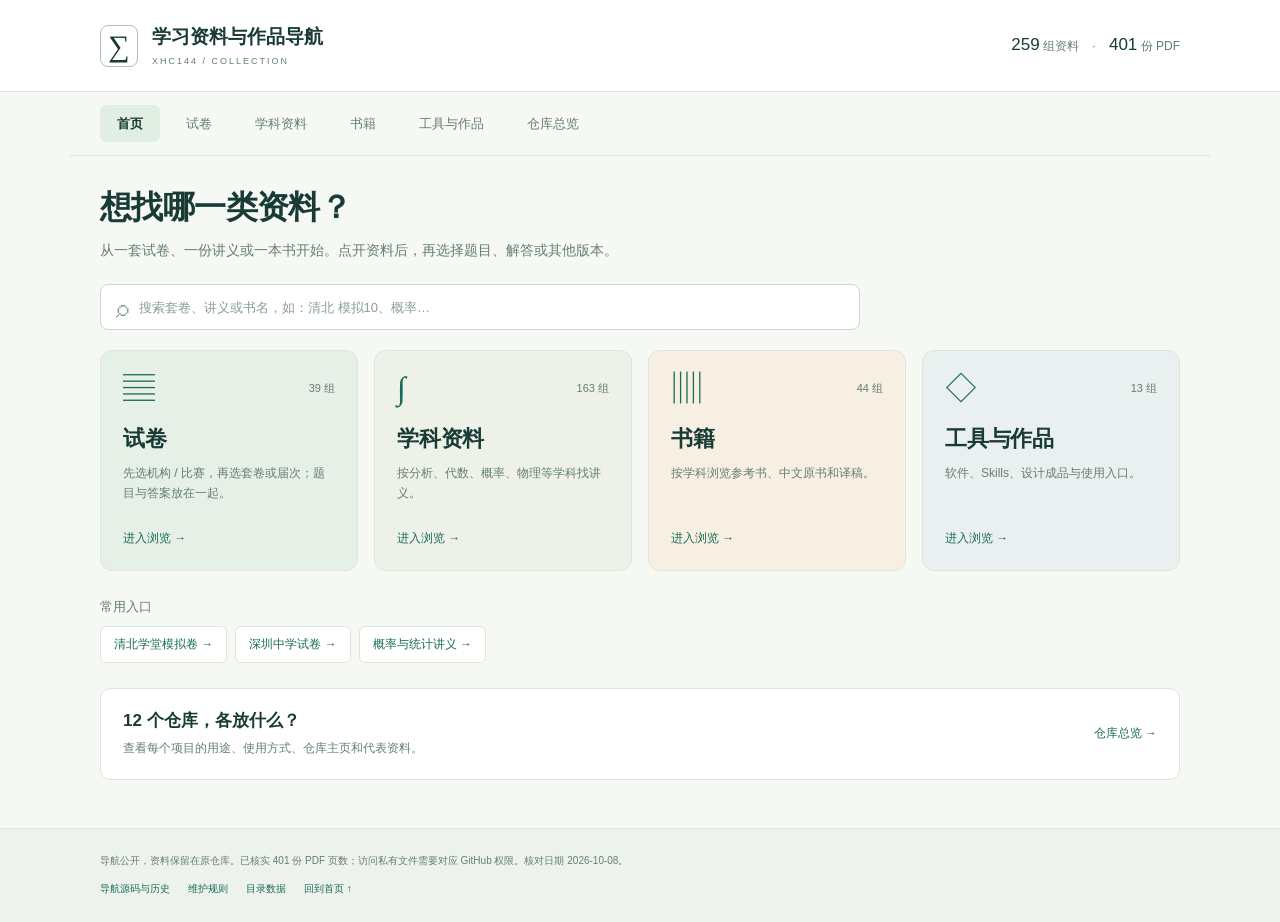
==== docs/index.html @ 03ba7352 "feat: publish recovered Jiuxue and Shenzhen papers with grouped navigation" ====
<!doctype html>
<html lang="zh-CN">
<head>
  <meta charset="utf-8">
  <meta name="viewport" content="width=device-width, initial-scale=1">
  <meta name="description" content="按机构 / 比赛找试卷，按学科找讲义和书籍；同一份资料的题目、原解答与PDF集中选择下载。">
  <meta http-equiv="Content-Security-Policy" content="default-src 'self'; script-src 'self'; style-src 'self'; connect-src 'self'; img-src 'self' data:; object-src 'none'; base-uri 'self'">
  <meta name="theme-color" content="#193f3a">
  <title>学习资料与作品导航 · xhc144</title>
  <link rel="icon" href="data:image/svg+xml,%3Csvg xmlns='http://www.w3.org/2000/svg' viewBox='0 0 64 64'%3E%3Crect width='64' height='64' rx='12' fill='%23193f3a'/%3E%3Ctext x='32' y='46' text-anchor='middle' font-size='44' fill='%23dceae1'%3E%CE%A3%3C/text%3E%3C/svg%3E">
  <link rel="stylesheet" href="./styles.css?v=20261008-competition-2">
  <script src="./classify-catalog.js?v=20261008-competition-2" defer></script>
  <script src="./app.js?v=20261008-competition-2" defer></script>
</head>
<body>
  <a class="skip-link" href="#main">跳到主内容</a>
  <header class="site-header"><div class="header-inner">
    <a href="#home" id="brand" class="brand"><span aria-hidden="true">∑</span><div>学习资料与作品导航<small>XHC144 / COLLECTION</small></div></a>
    <p class="header-counts"><strong id="group-total">—</strong> 组资料 <span>·</span> <strong id="pdf-total">—</strong> 份 PDF</p>
  </div></header>
  <nav id="main-nav" class="main-nav" aria-label="主要导航"></nav>
  <main id="main" class="main" tabindex="-1">
    <nav id="breadcrumbs" class="breadcrumbs" aria-label="当前位置"></nav>
    <div id="page-heading" class="page-heading"></div>
    <form id="search-form" class="search-form" role="search"><label for="search">查找资料</label><div class="search-field"><span aria-hidden="true">⌕</span><input id="search" type="search" placeholder="搜索套卷、讲义或书名，如：清北 模拟10、概率…" autocomplete="off"><button id="clear-search" type="button" hidden>清除搜索</button></div></form>
    <div id="results-status" class="results-status" role="status" aria-live="polite"></div>
    <div id="view"><p class="loading">正在载入目录…</p></div>
    <noscript><p>请开启 JavaScript 浏览资料分组，或从 <a href="https://github.com/xhc144/repository-index">仓库主页</a>继续查看。</p></noscript>
  </main>
  <dialog id="material-dialog" aria-labelledby="detail-title"><div class="dialog-header"><div><p id="detail-category" class="eyebrow"></p><h2 id="detail-title"></h2></div><button id="close-detail" type="button" aria-label="关闭资料详情">×</button></div><div id="detail-body" class="dialog-body"></div><div class="dialog-footer"><p>下载保留 GitHub 原仓库权限。不同用途的文件分别列出。</p><button id="back-detail" type="button">返回资料列表</button></div></dialog>
  <footer class="site-footer"><div><p>导航公开，资料保留在原仓库。已核实 <span id="verified-pdf-total">399</span> 份 PDF 页数；访问私有文件需要对应 GitHub 权限。核对日期 <time id="updated" datetime="2026-10-08">2026-10-08</time>。</p><nav aria-label="维护入口"><a href="https://github.com/xhc144/repository-index">导航源码与历史</a><a href="https://github.com/xhc144/repository-index/blob/main/AGENTS.md">维护规则</a><a href="./catalog.json?v=20261008-competition-2">目录数据</a><a href="#home" id="footer-home">回到首页 ↑</a></nav></div></footer>
</body>
</html>
---- docs/styles.css ----
:root{color-scheme:light;--ink:#193b35;--muted:#657d75;--accent:#196b58;--line:#dce6df;--paper:#f6f8f4;--white:#fff;--serif:"Noto Serif CJK SC","Source Han Serif SC",serif}
*{box-sizing:border-box}html{scroll-behavior:smooth}body{margin:0;background:var(--paper);color:var(--ink);font-family:Inter,"Noto Sans CJK SC","Microsoft YaHei",sans-serif;font-size:14px;line-height:1.65}a{color:inherit;text-decoration:none}button,input{font:inherit}button,a,input{touch-action:manipulation}button{cursor:pointer}button:disabled{cursor:default;opacity:.45}a:focus-visible,button:focus-visible,input:focus-visible{outline:3px solid #80b39a;outline-offset:3px}button{color:inherit}h1,h2,h3,p{margin:0}h1,h2,h3{line-height:1.45}h1{font-size:32px;letter-spacing:-.6px}h2{font-size:20px}h3{font-size:15px}button{border:0;background:none}a:hover{color:var(--accent)}[hidden]{display:none!important}.skip-link{position:fixed;left:14px;top:-80px;background:var(--ink);color:#fff;padding:10px 18px;z-index:10}.skip-link:focus{top:10px}.site-header{background:var(--white);border-bottom:1px solid var(--line)}.header-inner,.main-nav,.main,.site-footer>div{max-width:1140px;margin:auto;padding-left:30px;padding-right:30px}.header-inner{display:flex;justify-content:space-between;align-items:center;gap:20px;min-height:91px}.brand{display:flex;align-items:center;gap:14px;font-size:19px;font-weight:700;line-height:1.4}.brand>span{display:grid;place-items:center;width:38px;height:42px;border:1px solid #aac1b4;border-radius:8px;font:30px var(--serif);font-weight:400}.brand small{display:block;margin-top:4px;font-size:9px;font-weight:400;letter-spacing:2px;color:var(--muted)}.header-counts{font-size:12px;color:var(--muted);white-space:nowrap}.header-counts strong{color:var(--ink);font-size:17px;font-weight:500}.header-counts span{margin:0 10px}.main-nav{display:flex;gap:9px;min-height:64px;align-items:center;border-bottom:1px solid var(--line)}.main-nav a{padding:8px 17px;border-radius:6px;color:var(--muted);font-size:13px}.main-nav a[aria-current]{background:#e0eee4;color:var(--ink);font-weight:700}.main-nav a:hover{background:#edf3ed;color:var(--accent)}.main{padding-top:28px;padding-bottom:48px;min-height:65vh}.breadcrumbs{display:flex;gap:10px;flex-wrap:wrap;color:var(--muted);font-size:12px;margin-bottom:20px}.breadcrumbs .current{color:var(--ink)}.separator{opacity:.5}.page-heading{margin-bottom:21px}.page-heading p{margin-top:9px;max-width:740px;color:var(--muted);font-size:14px}.search-form{margin:22px 0 20px;max-width:760px}.search-form>label{position:absolute;width:1px;height:1px;overflow:hidden;clip-path:inset(50%)}.search-field{display:flex;align-items:center;min-height:46px;border:1px solid #c9d9ce;border-radius:8px;background:var(--white);padding:0 15px;gap:10px}.search-field>span{font-size:25px;line-height:1;color:#7da08d}.search-field input{width:100%;min-width:0;border:0;outline:none;color:var(--ink);background:transparent;padding:11px 0;font-size:13px}.search-field input::placeholder{color:#8b9e93}.search-field input::-webkit-search-cancel-button{display:none}.search-field button{white-space:nowrap;font-size:12px;color:var(--accent);padding:7px 2px}.results-status{color:var(--muted);font-size:12px;min-height:0;margin-bottom:17px}.results-status:empty{display:none}.home-entries{display:grid;grid-template-columns:repeat(4,minmax(0,1fr));gap:16px}.entry-card{display:flex;flex-direction:column;border:1px solid var(--line);border-radius:12px;background:var(--white);padding:21px 22px;transition:transform .15s,border-color .15s,box-shadow .15s}.entry-card:hover{transform:translateY(-3px);border-color:#a3c2af;box-shadow:0 6px 20px #243c2810;color:var(--ink)}.entry-top{display:flex;justify-content:space-between;align-items:center;margin-bottom:19px;gap:10px}.entry-symbol{font-size:32px;font-family:var(--serif);font-weight:400;line-height:1;color:var(--accent)}.entry-count{font-size:11px;color:var(--muted);white-space:nowrap}.entry-card h2{font-size:22px;letter-spacing:-.2px;margin-bottom:9px}.entry-card p{font-size:12px;color:var(--muted);flex:1}.entry-arrow{display:block;color:var(--accent);font-size:12px;margin-top:25px}.home-entry.papers{background:#e6f0e7}.home-entry.subjects{background:#edf1e8}.home-entry.books{background:#f6efe2}.home-entry.tools{background:#eaf0ef}.quick-start{margin-top:27px}.quick-start h2{font-size:13px;font-weight:500;color:var(--muted);margin-bottom:9px}.quick-links{display:flex;flex-wrap:wrap;gap:8px}.quick-links a{background:#fff;border:1px solid var(--line);border-radius:6px;padding:8px 13px;font-size:12px;color:var(--accent)}.overview-entry{display:flex;justify-content:space-between;align-items:center;gap:20px;border:1px solid var(--line);border-radius:10px;background:#fff;margin-top:25px;padding:20px 22px}.overview-entry h2{font-size:17px}.overview-entry p{font-size:12px;color:var(--muted);margin-top:5px}.overview-entry>span{white-space:nowrap;font-size:12px;color:var(--accent)}.category-grid{display:grid;grid-template-columns:repeat(3,minmax(0,1fr));gap:17px}.category-card{min-height:184px}.category-card .entry-top{margin-bottom:12px}.category-card h2{font-size:20px}.category-card .entry-symbol{font-size:25px}.category-card .entry-arrow{margin-top:15px}.group-grid{display:grid;grid-template-columns:repeat(3,minmax(0,1fr));gap:16px}.group-card{text-align:left;display:flex;flex-direction:column;border:1px solid var(--line);background:#fff;border-radius:10px;padding:20px;min-width:0;transition:border-color .15s,box-shadow .15s}.group-card:hover{border-color:#9dbcaa;box-shadow:0 5px 15px #243c2810}.group-top{display:flex;justify-content:space-between;gap:8px;font-size:10px;color:var(--muted);margin-bottom:12px}.group-category{color:var(--accent)}.group-card h2{font-size:17px;overflow-wrap:anywhere;margin-bottom:8px}.tags{display:flex;flex-wrap:wrap;gap:4px}.tags span{font-size:10px;border-radius:3px;padding:1px 5px;background:#eff4ee;color:var(--muted)}.group-purpose{font-size:12px;color:var(--muted);margin-top:11px;flex:1}.group-versions{font-size:11px;color:#536b61;margin-top:14px}.group-warning,.group-matches{font-size:11px;margin-top:6px;color:#96733a}.group-open{margin-top:18px;color:var(--accent);font-size:12px}.pagination{display:flex;align-items:center;justify-content:center;gap:20px;margin-top:28px;font-size:12px}.pagination button,.primary-button{border:1px solid #b9d1c1;border-radius:6px;background:#fff;padding:8px 15px;color:var(--accent)}.empty{text-align:center;border:1px dashed var(--line);border-radius:12px;padding:50px 20px;background:#fff}.empty h2{font-size:20px}.empty p{color:var(--muted);margin:10px 0 20px}.repository-grid{display:grid;grid-template-columns:repeat(3,minmax(0,1fr));gap:17px}.repo-card{border:1px solid var(--line);border-radius:10px;background:#fff;padding:22px;min-width:0}.repo-card h2{font-size:17px}.repo-slug{font-size:10px;color:#859d8e;margin:5px 0 15px;overflow-wrap:anywhere}.repo-intro,.repo-how{font-size:12px;color:#596f62}.repo-contents{padding-left:17px;margin:14px 0;font-size:11px;color:var(--muted)}.repo-how{margin-bottom:16px}.repo-examples{border-top:1px solid var(--line);padding-top:10px;display:flex;flex-direction:column;align-items:flex-start;gap:7px}.repo-examples button{font-size:11px;text-align:left;color:var(--accent);padding:0}.repo-limit{font-size:10px;background:#f7f2e8;color:#9a793b;padding:8px 10px;margin-top:14px}.repo-home{display:block;margin-top:15px;font-size:11px;color:var(--accent)}dialog{border:1px solid #b7cec0;border-radius:15px;box-shadow:0 22px 90px #112d2555;padding:0;max-width:790px;width:calc(100% - 48px);max-height:89vh;max-height:89dvh;color:var(--ink);background:var(--paper);overflow:auto}dialog::backdrop{background:#102d2566;backdrop-filter:blur(2px)}.dialog-header{display:flex;justify-content:space-between;align-items:flex-start;gap:18px;padding:23px 26px 18px;border-bottom:1px solid var(--line);background:#fff;position:sticky;top:0;z-index:1}.dialog-header h2{font-size:23px;overflow-wrap:anywhere}.eyebrow{font-size:10px;letter-spacing:1px;color:var(--accent);margin-bottom:6px}.dialog-header>button{font-size:27px;line-height:1;padding:5px 9px;color:var(--muted);border-radius:6px;flex-shrink:0}.dialog-header>button:hover{background:#edf3ed}.dialog-body{padding:19px 26px 23px}.detail-intro{font-size:12px;color:var(--muted);margin-bottom:16px}.detail-warning{font-size:12px;padding:9px 12px;background:#f5ebda;color:#8f6f34;margin-bottom:14px}.file-choices{display:flex;flex-direction:column;gap:12px}.file-choice{border:1px solid var(--line);border-radius:9px;background:#fff;padding:16px 18px}.file-meta{display:flex;justify-content:space-between;align-items:center;gap:12px;margin-bottom:7px;font-size:11px}.role{color:var(--accent);background:#eaf2e9;padding:2px 7px;border-radius:4px}.pages{color:var(--muted);white-space:nowrap}.file-choice h3{font-size:14px;overflow-wrap:anywhere;font-weight:600}.file-note{font-size:11px;color:#92733e;background:#f8f3e8;padding:7px 9px;margin-top:9px}.file-actions{display:flex;align-items:center;flex-wrap:wrap;gap:13px;margin-top:13px}.download-button{font-size:12px;padding:7px 13px;border:1px solid #b7d0be;border-radius:5px;background:#edf4ed;color:var(--accent);white-space:nowrap}.download-button:hover{background:#dcece0}.source-link{color:var(--muted);font-size:10px}.detail-sources{display:flex;flex-wrap:wrap;gap:10px;color:var(--muted);font-size:11px;margin-top:19px}.detail-sources a{color:var(--accent)}.dialog-footer{display:flex;align-items:center;justify-content:space-between;gap:14px;border-top:1px solid var(--line);padding:14px 26px;background:#fff}.dialog-footer p{font-size:10px;color:var(--muted)}.dialog-footer button{font-size:11px;white-space:nowrap;color:var(--accent);padding:7px 10px;border:1px solid var(--line);border-radius:5px}.site-footer{border-top:1px solid var(--line);background:#eef2ec;color:var(--muted);padding:24px 0;font-size:10px}.site-footer nav{display:flex;gap:18px;flex-wrap:wrap;margin-top:12px}.site-footer a{color:var(--accent)}.load-error,.loading{padding:40px 0;color:var(--muted)}
@media(max-width:950px){.home-entries{grid-template-columns:repeat(2,minmax(0,1fr))}.group-grid,.repository-grid{grid-template-columns:repeat(2,minmax(0,1fr))}.category-grid{grid-template-columns:repeat(2,minmax(0,1fr))}.home-entry{min-height:186px}.home-entry .entry-arrow{margin-top:16px}}
@media(max-width:600px){body{font-size:13px}.header-inner,.main-nav,.main,.site-footer>div{padding-left:17px;padding-right:17px}.header-inner{min-height:82px;gap:9px}.brand{font-size:15px;gap:9px}.brand>span{width:29px;height:35px;font-size:25px}.brand small{font-size:8px;letter-spacing:1px}.header-counts{font-size:9px;text-align:right;max-width:76px;white-space:normal;line-height:1.5}.header-counts strong{font-size:13px}.header-counts span{margin:0 2px}.main-nav{display:grid;grid-template-columns:repeat(3,minmax(0,1fr));gap:5px;padding-top:9px;padding-bottom:9px;min-height:0}.main-nav a{text-align:center;padding:7px 4px;font-size:12px}.main{padding-top:22px;padding-bottom:30px}h1{font-size:25px}.page-heading{margin-bottom:17px}.page-heading p{font-size:12px;margin-top:7px}.breadcrumbs{margin-bottom:14px;font-size:11px}.search-form{margin:18px 0}.search-field{padding:0 11px;min-height:43px}.search-field input{font-size:12px}.search-field button{font-size:10px}.home-entries{gap:10px}.entry-card{padding:15px 14px;border-radius:9px}.home-entry{min-height:175px}.entry-top{margin-bottom:13px}.entry-symbol{font-size:27px}.entry-count{font-size:9px}.entry-card h2{font-size:18px;margin-bottom:6px}.entry-card p{font-size:10px}.entry-arrow{font-size:11px}.quick-start{margin-top:21px}.quick-links{gap:6px}.quick-links a{padding:6px 9px;font-size:10px}.overview-entry{padding:16px 15px;margin-top:19px;gap:12px}.overview-entry h2{font-size:14px}.overview-entry p{font-size:10px}.overview-entry>span{font-size:10px}.category-grid{gap:10px}.category-card{min-height:160px}.category-card h2{font-size:16px}.category-card .entry-arrow{margin-top:13px}.category-card .entry-top{margin-bottom:8px}.group-grid,.repository-grid{grid-template-columns:1fr;gap:12px}.group-card{padding:18px}.group-card h2{font-size:17px}.group-purpose{font-size:12px}.group-open{margin-top:14px}.pagination{gap:12px;font-size:11px}.pagination button{padding:7px 10px}.repo-card{padding:20px}.results-status{font-size:11px;margin-bottom:14px}dialog{width:calc(100% - 18px);max-height:93vh;max-height:93dvh;border-radius:11px}.dialog-header{padding:18px 17px 14px;gap:8px}.dialog-header h2{font-size:19px}.dialog-body{padding:16px}.file-choice{padding:14px 13px}.file-choice h3{font-size:13px}.file-actions{gap:10px}.file-actions .download-button{padding:7px 11px;font-size:11px}.source-link{font-size:9px}.pages{font-size:10px}.role{font-size:10px}.dialog-footer{padding:12px 16px;align-items:flex-start}.dialog-footer p{font-size:9px;max-width:65%}.dialog-footer button{font-size:10px}.site-footer nav{gap:12px}.site-footer{padding:20px 0;font-size:9px}}
@media(prefers-reduced-motion:reduce){html{scroll-behavior:auto}.entry-card,.group-card{transition:none}.entry-card:hover{transform:none}dialog::backdrop{backdrop-filter:none}}

.detail-filters{display:flex;flex-wrap:wrap;gap:7px;margin:0 0 15px}.detail-filters button{font-size:11px;border:1px solid var(--line);background:#fff;border-radius:5px;padding:6px 11px;color:var(--muted)}.detail-filters button[aria-pressed="true"]{background:#dfeee1;color:var(--accent);border-color:#adccb6}.archive-downloads{margin-bottom:16px}.archive-downloads p{margin-top:9px;font-size:11px;color:var(--muted)}


.paper-series + .paper-series { margin-top: 32px; }
.paper-series-title { margin: 0 0 16px; font-size: 1.35rem; }
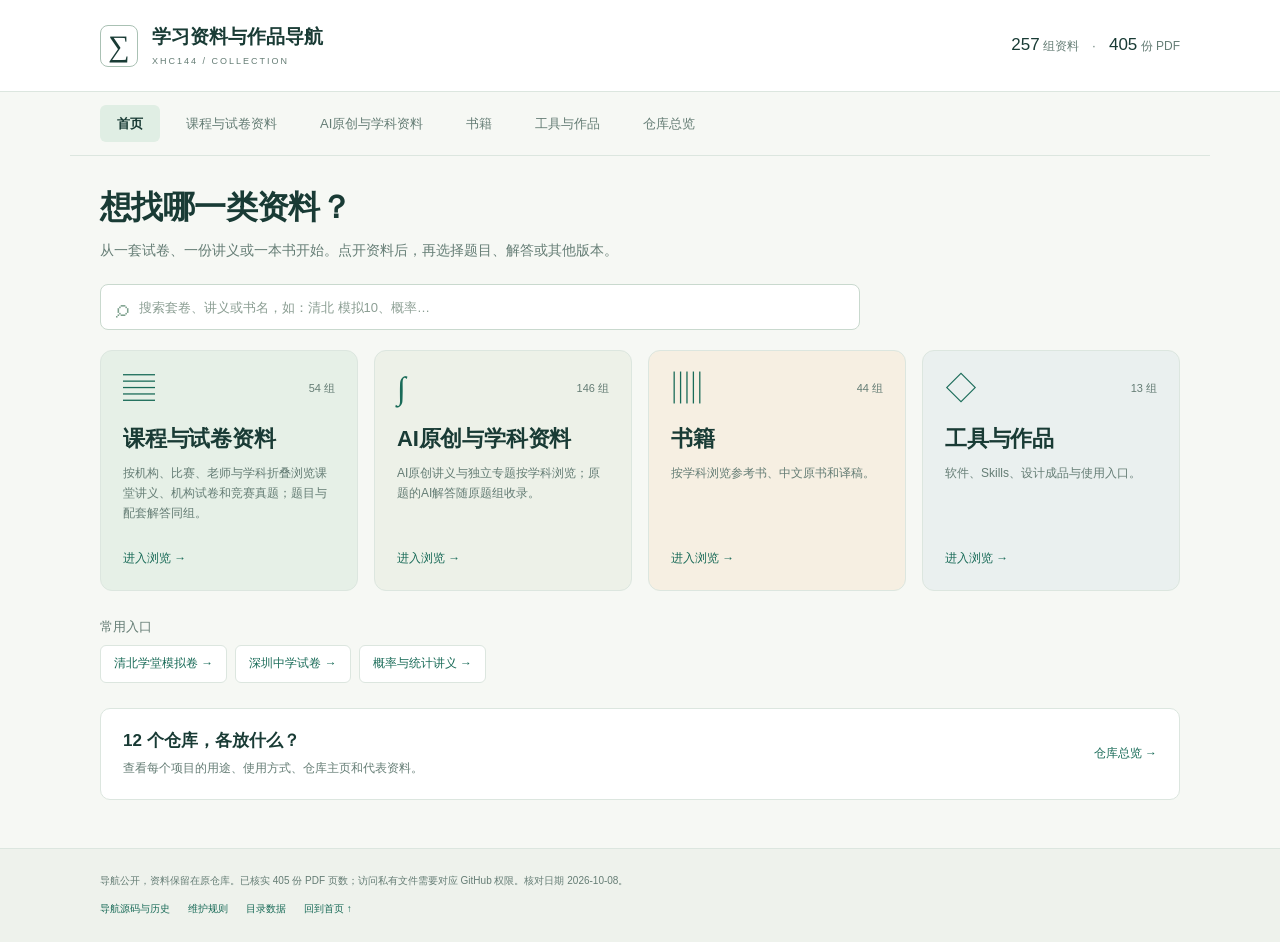
==== commit 25d0a569: "候选：课程来源多层折叠与原题组导航（待迁移映射和浏览器验收）" ====
--- a/docs/index.html
+++ b/docs/index.html
@@ -3,14 +3,15 @@
 <head>
   <meta charset="utf-8">
   <meta name="viewport" content="width=device-width, initial-scale=1">
-  <meta name="description" content="按机构 / 比赛找试卷，按学科找讲义和书籍；同一份资料的题目、原解答与PDF集中选择下载。">
+  <meta name="description" content="按机构、比赛、老师与学科找课堂讲义、试卷与竞赛资料，AI原创讲义独立浏览；同一份资料的题目、原解答与PDF集中选择下载。">
   <meta http-equiv="Content-Security-Policy" content="default-src 'self'; script-src 'self'; style-src 'self'; connect-src 'self'; img-src 'self' data:; object-src 'none'; base-uri 'self'">
   <meta name="theme-color" content="#193f3a">
   <title>学习资料与作品导航 · xhc144</title>
   <link rel="icon" href="data:image/svg+xml,%3Csvg xmlns='http://www.w3.org/2000/svg' viewBox='0 0 64 64'%3E%3Crect width='64' height='64' rx='12' fill='%23193f3a'/%3E%3Ctext x='32' y='46' text-anchor='middle' font-size='44' fill='%23dceae1'%3E%CE%A3%3C/text%3E%3C/svg%3E">
-  <link rel="stylesheet" href="./styles.css?v=20261008-competition-2">
-  <script src="./classify-catalog.js?v=20261008-competition-2" defer></script>
-  <script src="./app.js?v=20261008-competition-2" defer></script>
+  <link rel="stylesheet" href="./styles.css?v=20261008-source-groups">
+  <script src="./classify-catalog.js?v=20261008-source-groups" defer></script>
+  <script src="./source-navigation.js?v=20261008-source-groups" defer></script>
+  <script src="./app.js?v=20261008-source-groups" defer></script>
 </head>
 <body>
   <a class="skip-link" href="#main">跳到主内容</a>
@@ -28,7 +29,7 @@
     <noscript><p>请开启 JavaScript 浏览资料分组，或从 <a href="https://github.com/xhc144/repository-index">仓库主页</a>继续查看。</p></noscript>
   </main>
   <dialog id="material-dialog" aria-labelledby="detail-title"><div class="dialog-header"><div><p id="detail-category" class="eyebrow"></p><h2 id="detail-title"></h2></div><button id="close-detail" type="button" aria-label="关闭资料详情">×</button></div><div id="detail-body" class="dialog-body"></div><div class="dialog-footer"><p>下载保留 GitHub 原仓库权限。不同用途的文件分别列出。</p><button id="back-detail" type="button">返回资料列表</button></div></dialog>
-  <footer class="site-footer"><div><p>导航公开，资料保留在原仓库。已核实 <span id="verified-pdf-total">399</span> 份 PDF 页数；访问私有文件需要对应 GitHub 权限。核对日期 <time id="updated" datetime="2026-10-08">2026-10-08</time>。</p><nav aria-label="维护入口"><a href="https://github.com/xhc144/repository-index">导航源码与历史</a><a href="https://github.com/xhc144/repository-index/blob/main/AGENTS.md">维护规则</a><a href="./catalog.json?v=20261008-competition-2">目录数据</a><a href="#home" id="footer-home">回到首页 ↑</a></nav></div></footer>
+  <footer class="site-footer"><div><p>导航公开，资料保留在原仓库。已核实 <span id="verified-pdf-total">399</span> 份 PDF 页数；访问私有文件需要对应 GitHub 权限。核对日期 <time id="updated" datetime="2026-10-08">2026-10-08</time>。</p><nav aria-label="维护入口"><a href="https://github.com/xhc144/repository-index">导航源码与历史</a><a href="https://github.com/xhc144/repository-index/blob/main/AGENTS.md">维护规则</a><a href="./catalog.json?v=20261008-source-groups">目录数据</a><a href="#home" id="footer-home">回到首页 ↑</a></nav></div></footer>
 </body>
 </html>
 
--- a/docs/styles.css
+++ b/docs/styles.css
@@ -9,3 +9,16 @@
 
 .paper-series + .paper-series { margin-top: 32px; }
 .paper-series-title { margin: 0 0 16px; font-size: 1.35rem; }
+
+/* Native, keyboard-accessible source/teacher/subject navigation. */
+.tree-controls{display:flex;gap:.65rem;justify-content:flex-end;margin:0 0 1rem}
+.tree-controls button{border:1px solid var(--line,#d5ddd9);background:var(--surface,#fff);border-radius:.55rem;padding:.55rem .85rem;color:inherit;cursor:pointer}
+.material-tree{display:grid;gap:.8rem}
+.material-branch{border:1px solid var(--line,#d5ddd9);border-radius:.75rem;background:var(--surface,#fff);min-width:0}
+.branch-summary{padding:1rem 1.1rem;cursor:pointer;font-weight:650;list-style-position:inside}
+.branch-summary:focus-visible{outline:3px solid var(--accent,#193f3a);outline-offset:2px;border-radius:.65rem}
+.branch-title{margin-left:.35rem}.branch-count{float:right;font-size:.85rem;font-weight:400;opacity:.7;margin-left:.75rem}
+.branch-body{display:grid;gap:.65rem;padding:0 1rem 1rem}
+.branch-body .material-branch{border-radius:.55rem}.branch-body .branch-summary{padding:.7rem .85rem;font-size:.96rem}
+.branch-body .group-grid{grid-template-columns:repeat(auto-fit,minmax(min(100%,280px),1fr));margin:.4rem 0 0}
+@media(max-width:600px){.branch-body{padding:0 .45rem .55rem}.branch-summary{padding:.85rem .7rem}.branch-body .branch-summary{padding:.7rem .55rem}.branch-count{font-size:.78rem}.tree-controls{justify-content:flex-start}}
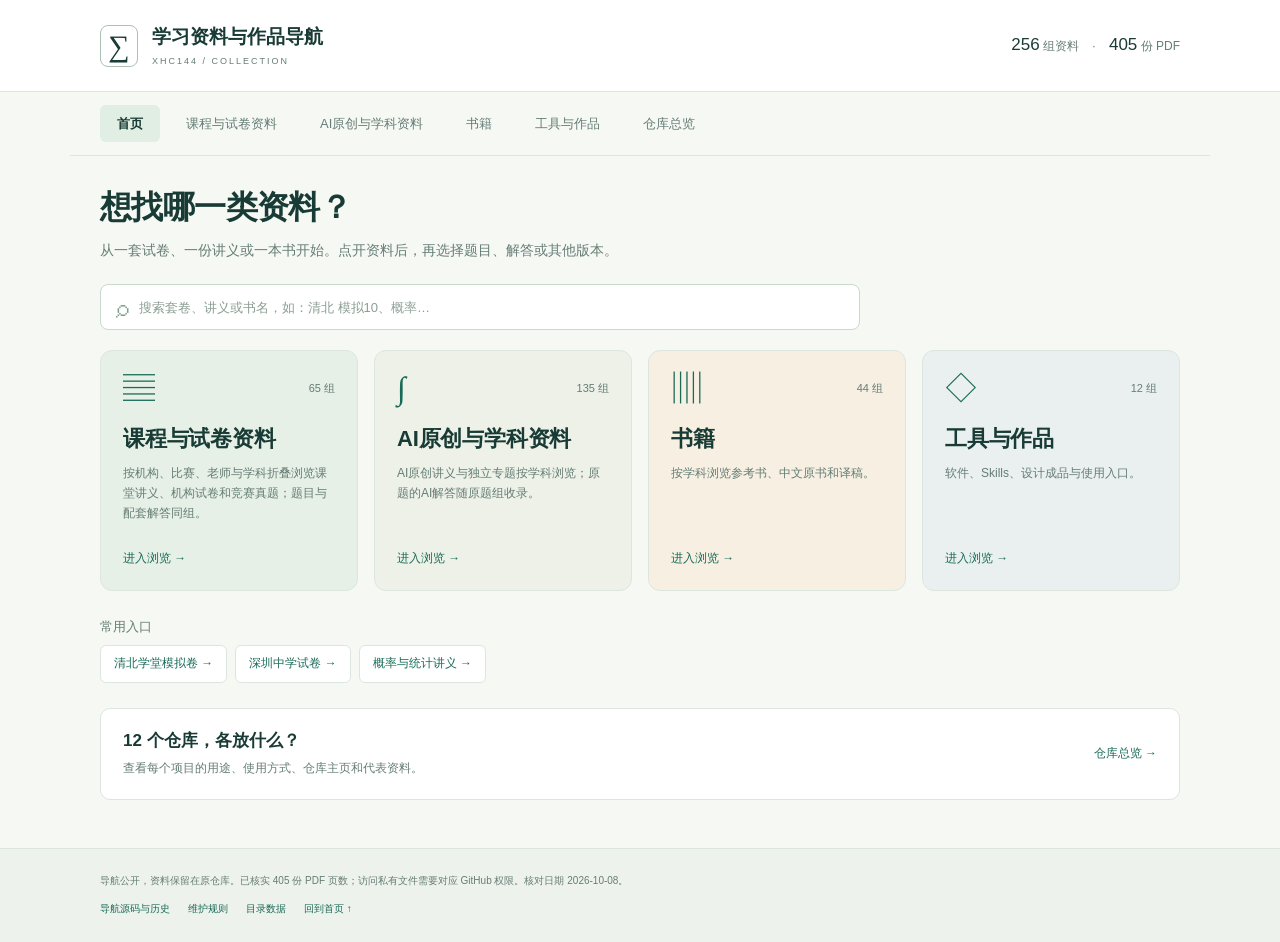
==== commit fd8bfce8: "按最终迁移映射更新课程来源与原权限入口" ====
--- a/docs/index.html
+++ b/docs/index.html
@@ -8,10 +8,10 @@
   <meta name="theme-color" content="#193f3a">
   <title>学习资料与作品导航 · xhc144</title>
   <link rel="icon" href="data:image/svg+xml,%3Csvg xmlns='http://www.w3.org/2000/svg' viewBox='0 0 64 64'%3E%3Crect width='64' height='64' rx='12' fill='%23193f3a'/%3E%3Ctext x='32' y='46' text-anchor='middle' font-size='44' fill='%23dceae1'%3E%CE%A3%3C/text%3E%3C/svg%3E">
-  <link rel="stylesheet" href="./styles.css?v=20261008-source-groups">
-  <script src="./classify-catalog.js?v=20261008-source-groups" defer></script>
-  <script src="./source-navigation.js?v=20261008-source-groups" defer></script>
-  <script src="./app.js?v=20261008-source-groups" defer></script>
+  <link rel="stylesheet" href="./styles.css?v=20261008-source-groups-final">
+  <script src="./classify-catalog.js?v=20261008-source-groups-final" defer></script>
+  <script src="./source-navigation.js?v=20261008-source-groups-final" defer></script>
+  <script src="./app.js?v=20261008-source-groups-final" defer></script>
 </head>
 <body>
   <a class="skip-link" href="#main">跳到主内容</a>
@@ -29,7 +29,7 @@
     <noscript><p>请开启 JavaScript 浏览资料分组，或从 <a href="https://github.com/xhc144/repository-index">仓库主页</a>继续查看。</p></noscript>
   </main>
   <dialog id="material-dialog" aria-labelledby="detail-title"><div class="dialog-header"><div><p id="detail-category" class="eyebrow"></p><h2 id="detail-title"></h2></div><button id="close-detail" type="button" aria-label="关闭资料详情">×</button></div><div id="detail-body" class="dialog-body"></div><div class="dialog-footer"><p>下载保留 GitHub 原仓库权限。不同用途的文件分别列出。</p><button id="back-detail" type="button">返回资料列表</button></div></dialog>
-  <footer class="site-footer"><div><p>导航公开，资料保留在原仓库。已核实 <span id="verified-pdf-total">399</span> 份 PDF 页数；访问私有文件需要对应 GitHub 权限。核对日期 <time id="updated" datetime="2026-10-08">2026-10-08</time>。</p><nav aria-label="维护入口"><a href="https://github.com/xhc144/repository-index">导航源码与历史</a><a href="https://github.com/xhc144/repository-index/blob/main/AGENTS.md">维护规则</a><a href="./catalog.json?v=20261008-source-groups">目录数据</a><a href="#home" id="footer-home">回到首页 ↑</a></nav></div></footer>
+  <footer class="site-footer"><div><p>导航公开，资料保留在原仓库。已核实 <span id="verified-pdf-total">399</span> 份 PDF 页数；访问私有文件需要对应 GitHub 权限。核对日期 <time id="updated" datetime="2026-10-08">2026-10-08</time>。</p><nav aria-label="维护入口"><a href="https://github.com/xhc144/repository-index">导航源码与历史</a><a href="https://github.com/xhc144/repository-index/blob/main/AGENTS.md">维护规则</a><a href="./catalog.json?v=20261008-source-groups-final">目录数据</a><a href="#home" id="footer-home">回到首页 ↑</a></nav></div></footer>
 </body>
 </html>
 
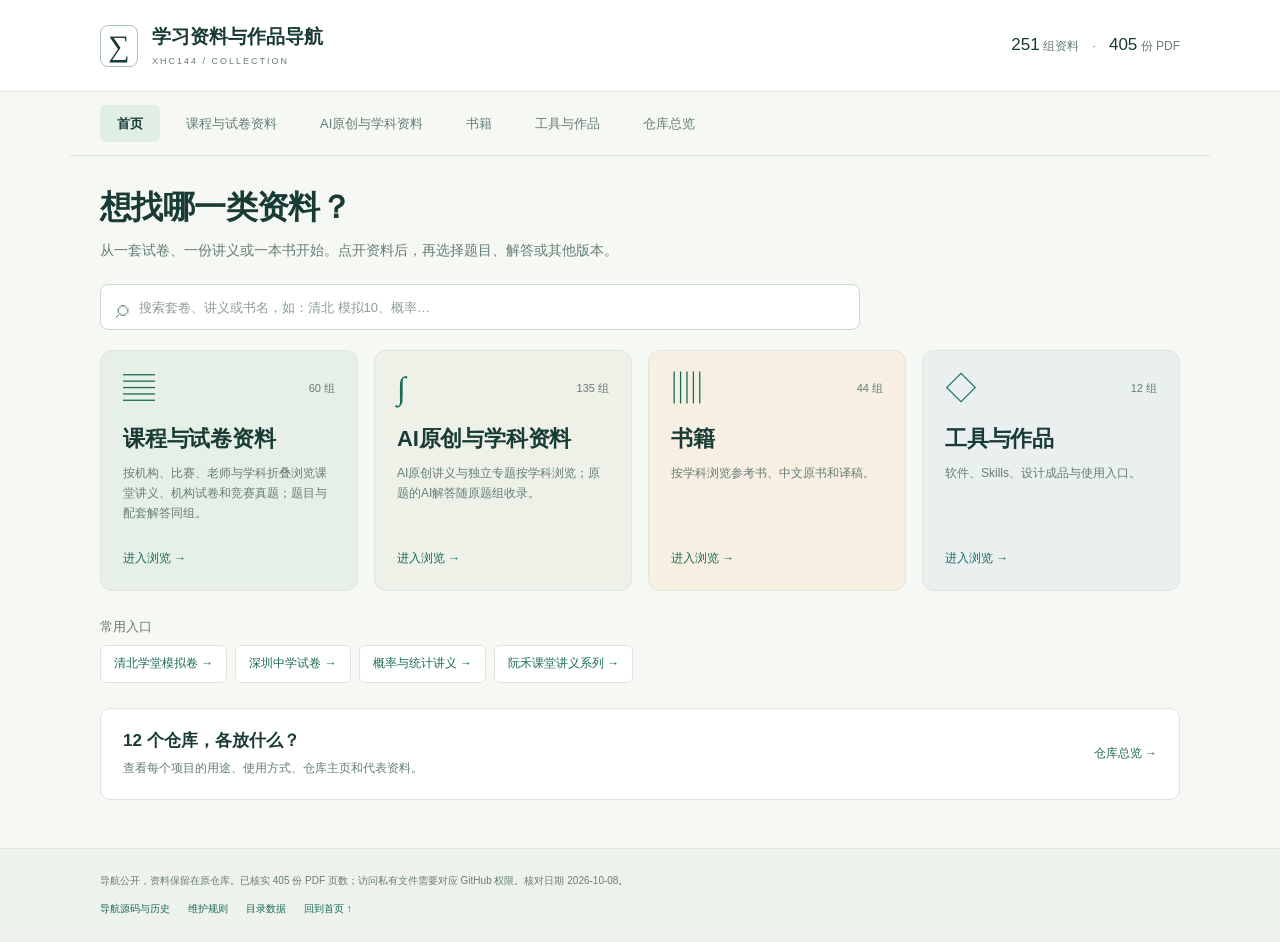
==== commit efbd85b4: "更新资料仓改名链接并聚合阮禾课堂系列入口" ====
--- a/docs/index.html
+++ b/docs/index.html
@@ -8,10 +8,10 @@
   <meta name="theme-color" content="#193f3a">
   <title>学习资料与作品导航 · xhc144</title>
   <link rel="icon" href="data:image/svg+xml,%3Csvg xmlns='http://www.w3.org/2000/svg' viewBox='0 0 64 64'%3E%3Crect width='64' height='64' rx='12' fill='%23193f3a'/%3E%3Ctext x='32' y='46' text-anchor='middle' font-size='44' fill='%23dceae1'%3E%CE%A3%3C/text%3E%3C/svg%3E">
-  <link rel="stylesheet" href="./styles.css?v=20261008-source-groups-final">
-  <script src="./classify-catalog.js?v=20261008-source-groups-final" defer></script>
-  <script src="./source-navigation.js?v=20261008-source-groups-final" defer></script>
-  <script src="./app.js?v=20261008-source-groups-final" defer></script>
+  <link rel="stylesheet" href="./styles.css?v=20261008-ruanhe-series-1">
+  <script src="./classify-catalog.js?v=20261008-ruanhe-series-1" defer></script>
+  <script src="./source-navigation.js?v=20261008-ruanhe-series-1" defer></script>
+  <script src="./app.js?v=20261008-ruanhe-series-1" defer></script>
 </head>
 <body>
   <a class="skip-link" href="#main">跳到主内容</a>
@@ -29,7 +29,7 @@
     <noscript><p>请开启 JavaScript 浏览资料分组，或从 <a href="https://github.com/xhc144/repository-index">仓库主页</a>继续查看。</p></noscript>
   </main>
   <dialog id="material-dialog" aria-labelledby="detail-title"><div class="dialog-header"><div><p id="detail-category" class="eyebrow"></p><h2 id="detail-title"></h2></div><button id="close-detail" type="button" aria-label="关闭资料详情">×</button></div><div id="detail-body" class="dialog-body"></div><div class="dialog-footer"><p>下载保留 GitHub 原仓库权限。不同用途的文件分别列出。</p><button id="back-detail" type="button">返回资料列表</button></div></dialog>
-  <footer class="site-footer"><div><p>导航公开，资料保留在原仓库。已核实 <span id="verified-pdf-total">399</span> 份 PDF 页数；访问私有文件需要对应 GitHub 权限。核对日期 <time id="updated" datetime="2026-10-08">2026-10-08</time>。</p><nav aria-label="维护入口"><a href="https://github.com/xhc144/repository-index">导航源码与历史</a><a href="https://github.com/xhc144/repository-index/blob/main/AGENTS.md">维护规则</a><a href="./catalog.json?v=20261008-source-groups-final">目录数据</a><a href="#home" id="footer-home">回到首页 ↑</a></nav></div></footer>
+  <footer class="site-footer"><div><p>导航公开，资料保留在原仓库。已核实 <span id="verified-pdf-total">399</span> 份 PDF 页数；访问私有文件需要对应 GitHub 权限。核对日期 <time id="updated" datetime="2026-10-08">2026-10-08</time>。</p><nav aria-label="维护入口"><a href="https://github.com/xhc144/repository-index">导航源码与历史</a><a href="https://github.com/xhc144/repository-index/blob/main/AGENTS.md">维护规则</a><a href="./catalog.json?v=20261008-ruanhe-series-1">目录数据</a><a href="#home" id="footer-home">回到首页 ↑</a></nav></div></footer>
 </body>
 </html>
 
--- a/docs/styles.css
+++ b/docs/styles.css
@@ -21,4 +21,7 @@
 .branch-body{display:grid;gap:.65rem;padding:0 1rem 1rem}
 .branch-body .material-branch{border-radius:.55rem}.branch-body .branch-summary{padding:.7rem .85rem;font-size:.96rem}
 .branch-body .group-grid{grid-template-columns:repeat(auto-fit,minmax(min(100%,280px),1fr));margin:.4rem 0 0}
+.file-role-badges{display:flex;flex-wrap:wrap;gap:5px;min-width:0}.identity-label{background:#e1ecef;color:#315d68}.course-topic .file-choice{min-width:0}.series-directory-link{display:block;font-size:12px;color:var(--accent);margin-bottom:16px}
+.quick-links button{background:#fff;border:1px solid var(--line);border-radius:6px;padding:8px 13px;font-size:12px;color:var(--accent)}
+@media(max-width:600px){.quick-links button{padding:6px 9px;font-size:10px}}
 @media(max-width:600px){.branch-body{padding:0 .45rem .55rem}.branch-summary{padding:.85rem .7rem}.branch-body .branch-summary{padding:.7rem .55rem}.branch-count{font-size:.78rem}.tree-controls{justify-content:flex-start}}
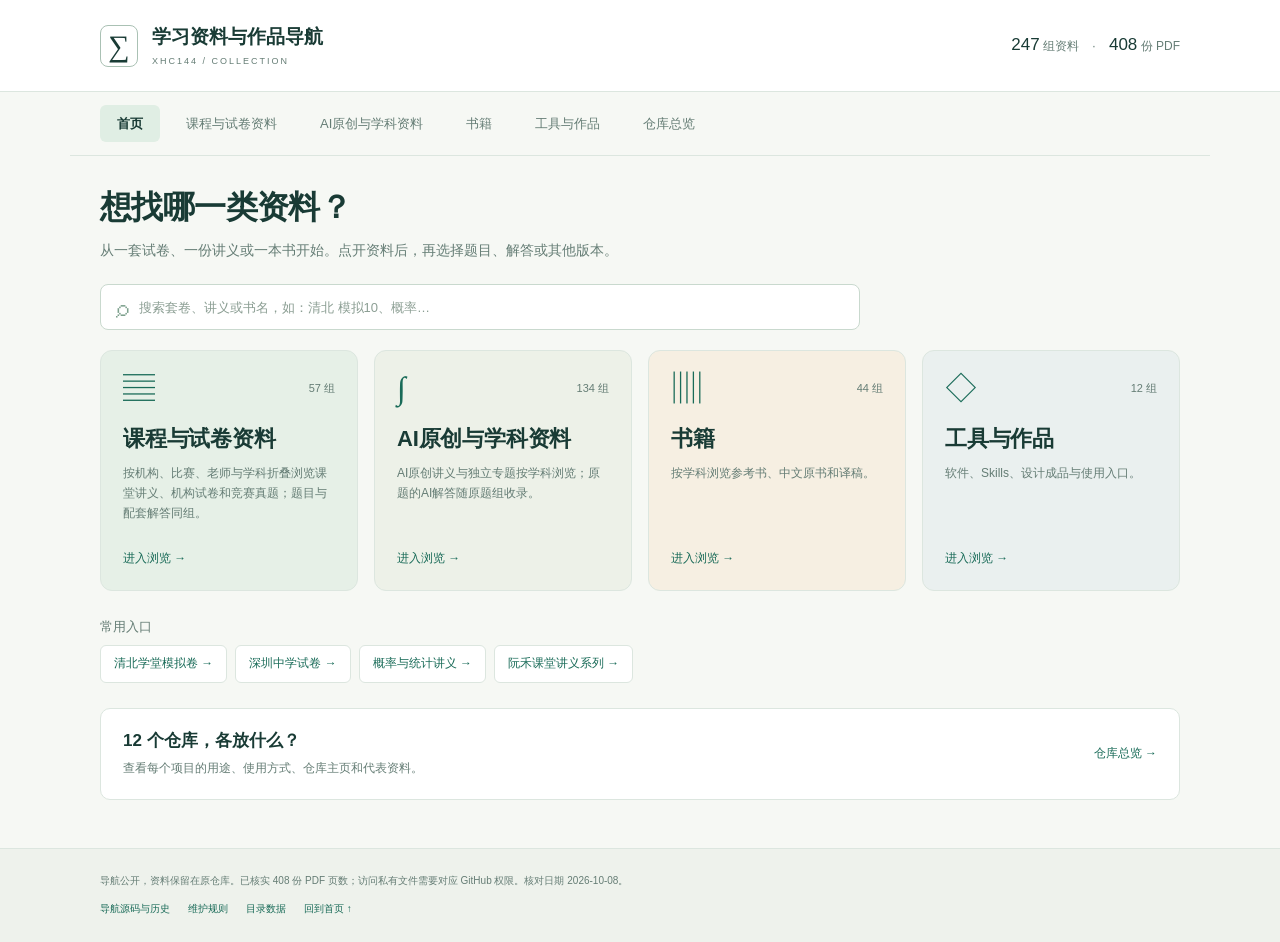
==== commit 301eae73: "补齐阮禾六份板书入口并按同讲版本折叠展示" ====
--- a/docs/index.html
+++ b/docs/index.html
@@ -8,10 +8,10 @@
   <meta name="theme-color" content="#193f3a">
   <title>学习资料与作品导航 · xhc144</title>
   <link rel="icon" href="data:image/svg+xml,%3Csvg xmlns='http://www.w3.org/2000/svg' viewBox='0 0 64 64'%3E%3Crect width='64' height='64' rx='12' fill='%23193f3a'/%3E%3Ctext x='32' y='46' text-anchor='middle' font-size='44' fill='%23dceae1'%3E%CE%A3%3C/text%3E%3C/svg%3E">
-  <link rel="stylesheet" href="./styles.css?v=20261008-ruanhe-series-1">
-  <script src="./classify-catalog.js?v=20261008-ruanhe-series-1" defer></script>
-  <script src="./source-navigation.js?v=20261008-ruanhe-series-1" defer></script>
-  <script src="./app.js?v=20261008-ruanhe-series-1" defer></script>
+  <link rel="stylesheet" href="./styles.css?v=20261008-ruanhe-series-2">
+  <script src="./classify-catalog.js?v=20261008-ruanhe-series-2" defer></script>
+  <script src="./source-navigation.js?v=20261008-ruanhe-series-2" defer></script>
+  <script src="./app.js?v=20261008-ruanhe-series-2" defer></script>
 </head>
 <body>
   <a class="skip-link" href="#main">跳到主内容</a>
@@ -29,7 +29,7 @@
     <noscript><p>请开启 JavaScript 浏览资料分组，或从 <a href="https://github.com/xhc144/repository-index">仓库主页</a>继续查看。</p></noscript>
   </main>
   <dialog id="material-dialog" aria-labelledby="detail-title"><div class="dialog-header"><div><p id="detail-category" class="eyebrow"></p><h2 id="detail-title"></h2></div><button id="close-detail" type="button" aria-label="关闭资料详情">×</button></div><div id="detail-body" class="dialog-body"></div><div class="dialog-footer"><p>下载保留 GitHub 原仓库权限。不同用途的文件分别列出。</p><button id="back-detail" type="button">返回资料列表</button></div></dialog>
-  <footer class="site-footer"><div><p>导航公开，资料保留在原仓库。已核实 <span id="verified-pdf-total">399</span> 份 PDF 页数；访问私有文件需要对应 GitHub 权限。核对日期 <time id="updated" datetime="2026-10-08">2026-10-08</time>。</p><nav aria-label="维护入口"><a href="https://github.com/xhc144/repository-index">导航源码与历史</a><a href="https://github.com/xhc144/repository-index/blob/main/AGENTS.md">维护规则</a><a href="./catalog.json?v=20261008-ruanhe-series-1">目录数据</a><a href="#home" id="footer-home">回到首页 ↑</a></nav></div></footer>
+  <footer class="site-footer"><div><p>导航公开，资料保留在原仓库。已核实 <span id="verified-pdf-total">399</span> 份 PDF 页数；访问私有文件需要对应 GitHub 权限。核对日期 <time id="updated" datetime="2026-10-08">2026-10-08</time>。</p><nav aria-label="维护入口"><a href="https://github.com/xhc144/repository-index">导航源码与历史</a><a href="https://github.com/xhc144/repository-index/blob/main/AGENTS.md">维护规则</a><a href="./catalog.json?v=20261008-ruanhe-series-2">目录数据</a><a href="#home" id="footer-home">回到首页 ↑</a></nav></div></footer>
 </body>
 </html>
 
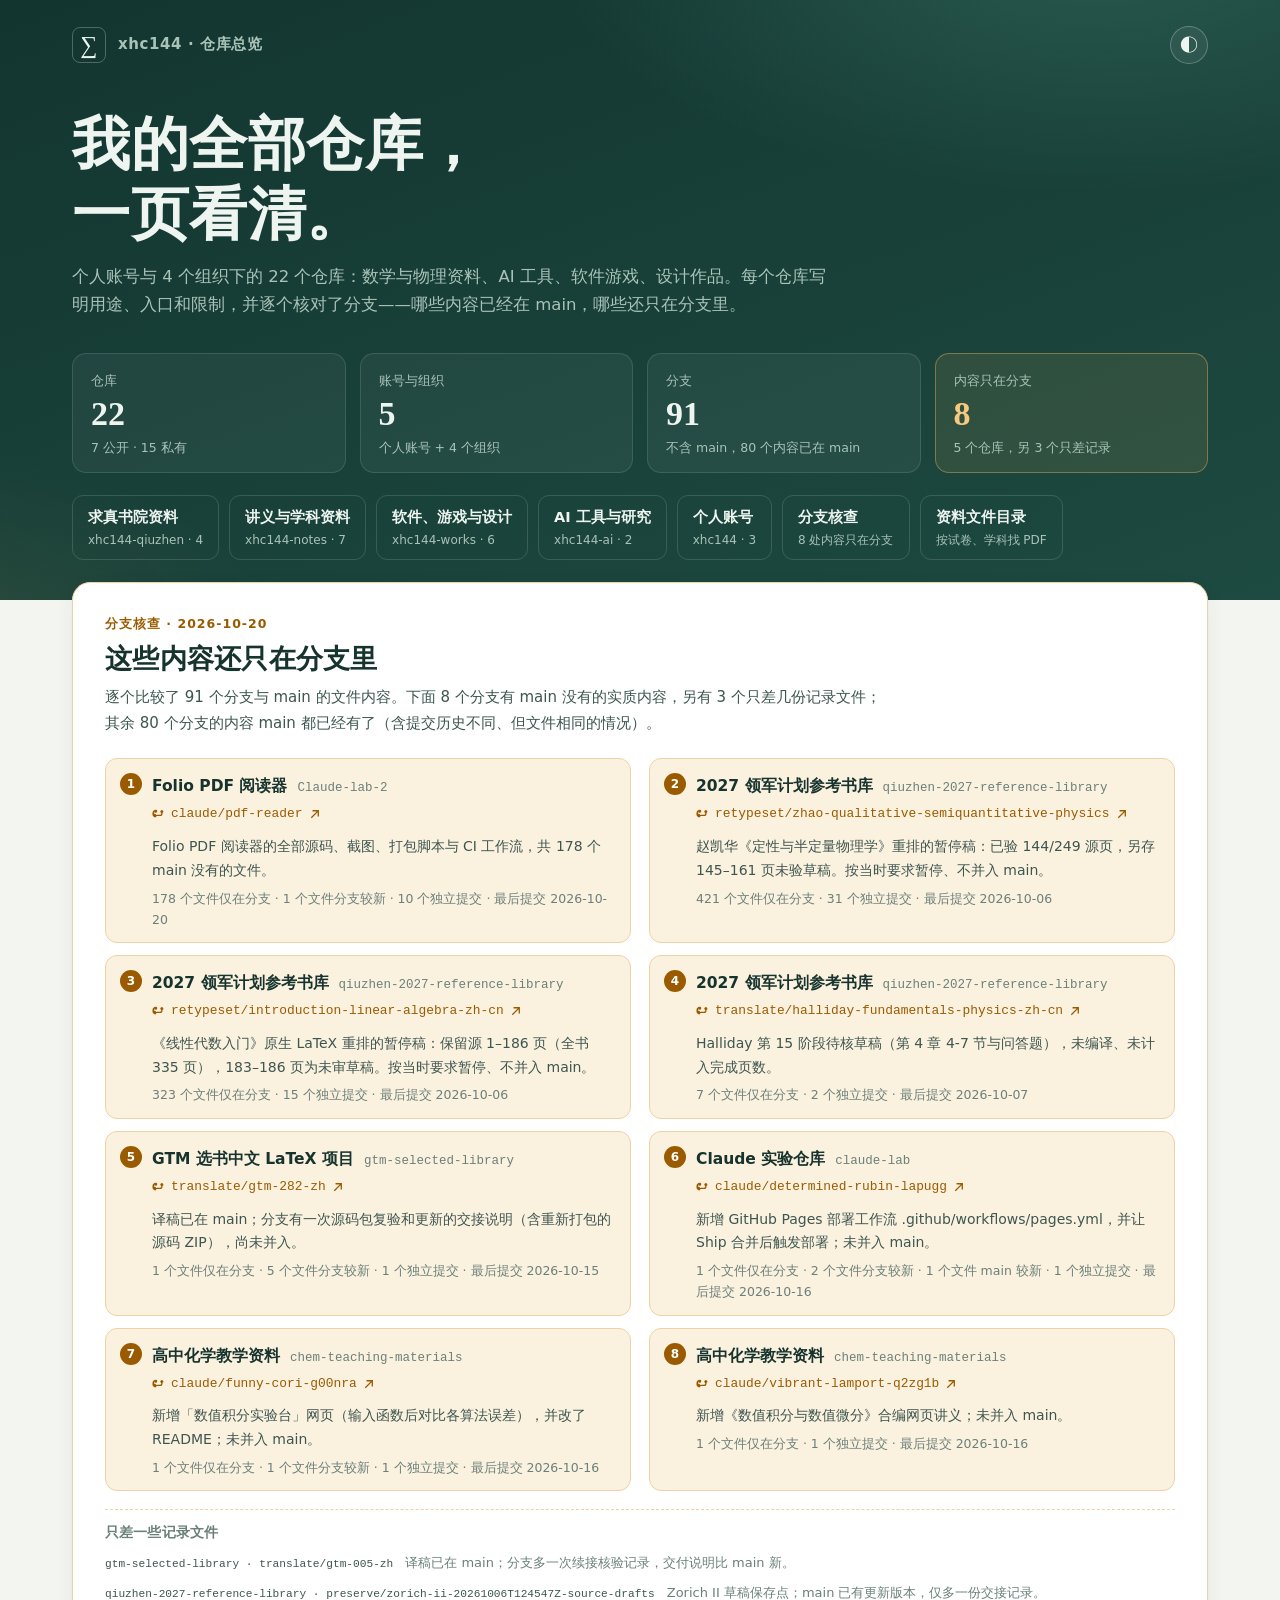
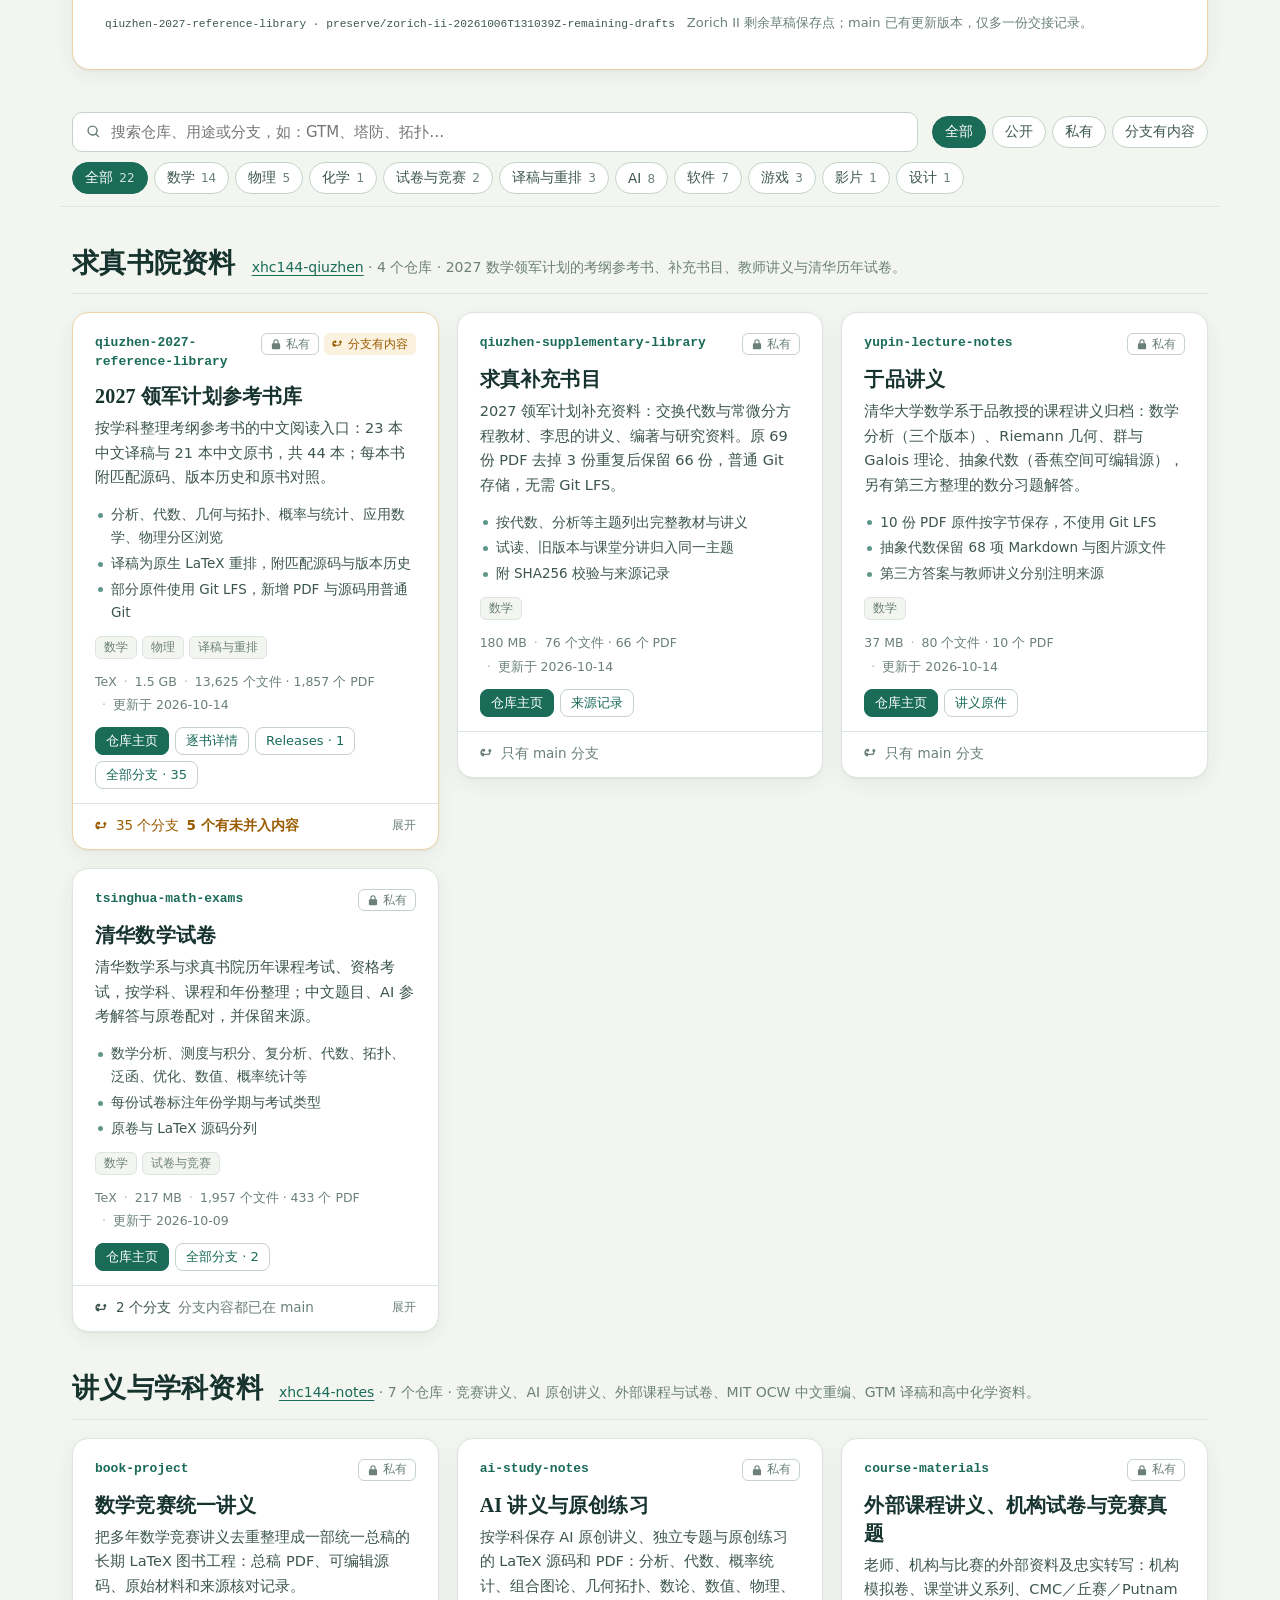
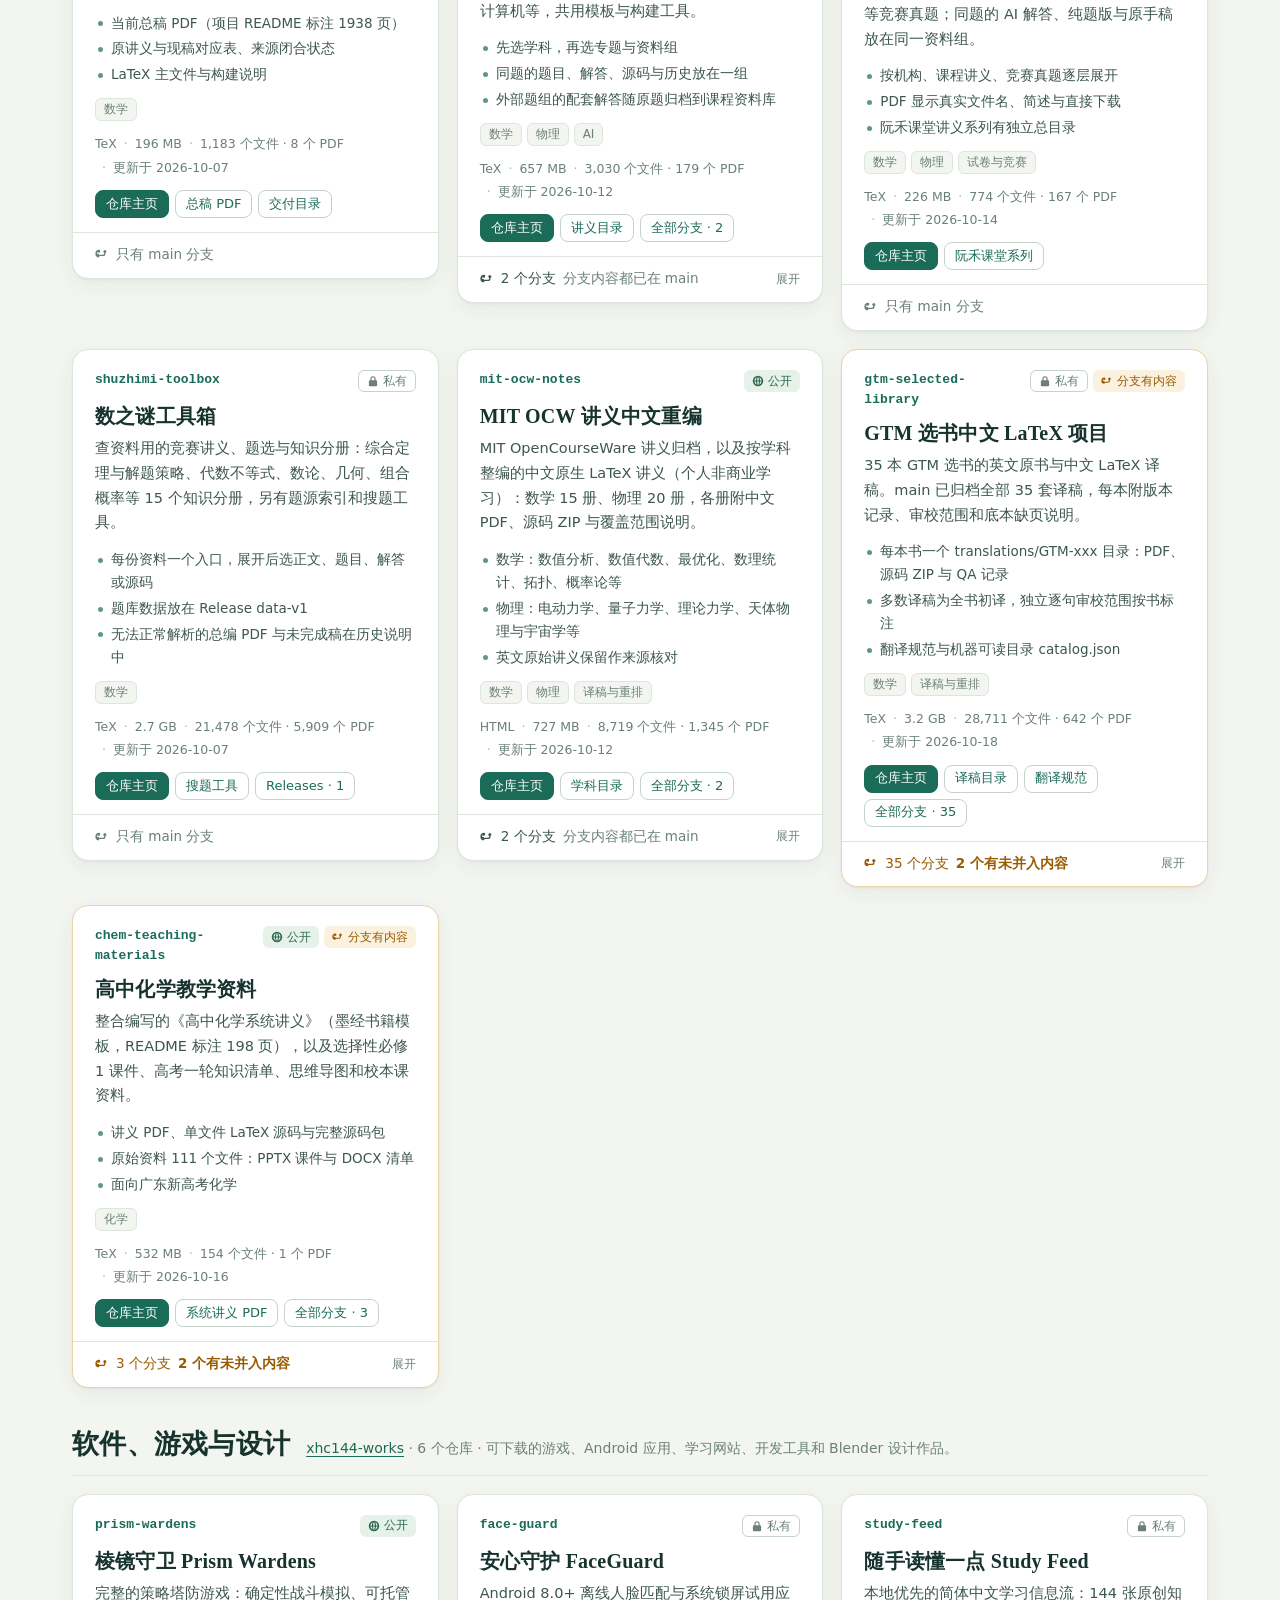
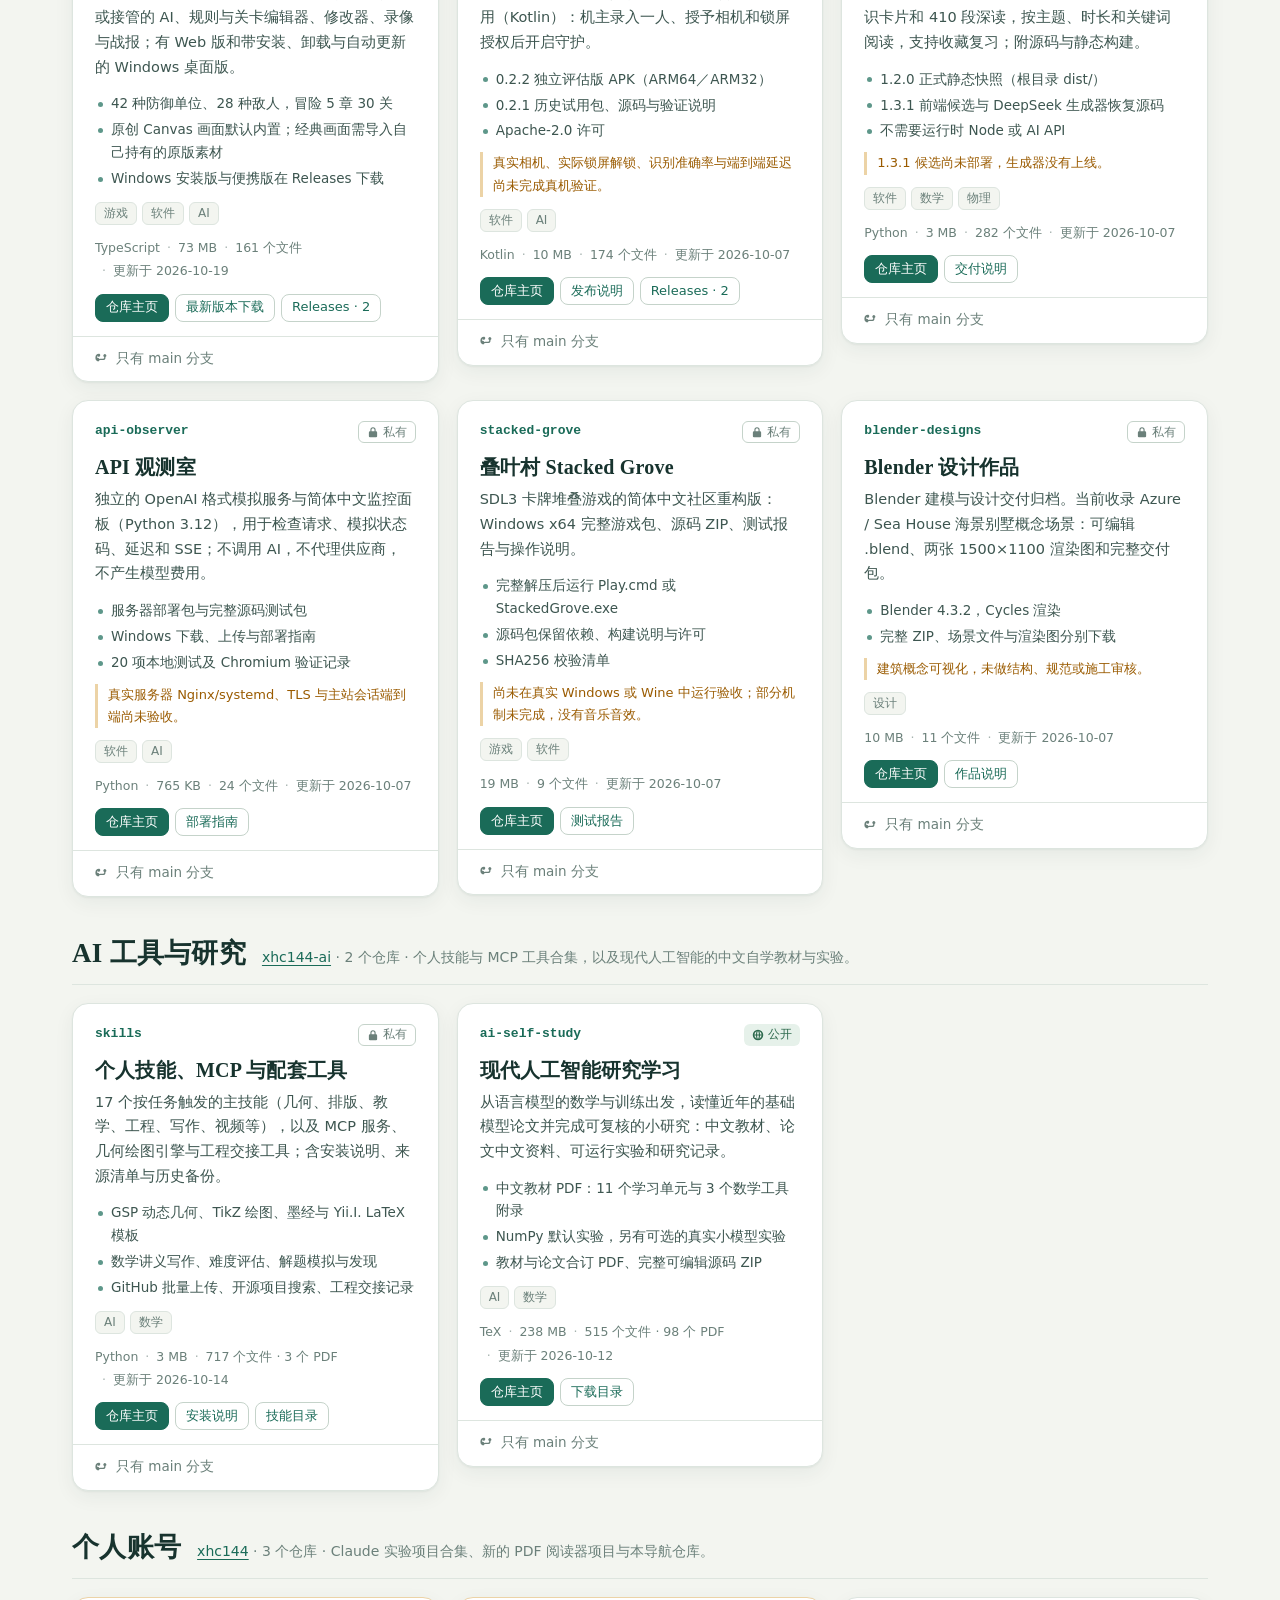
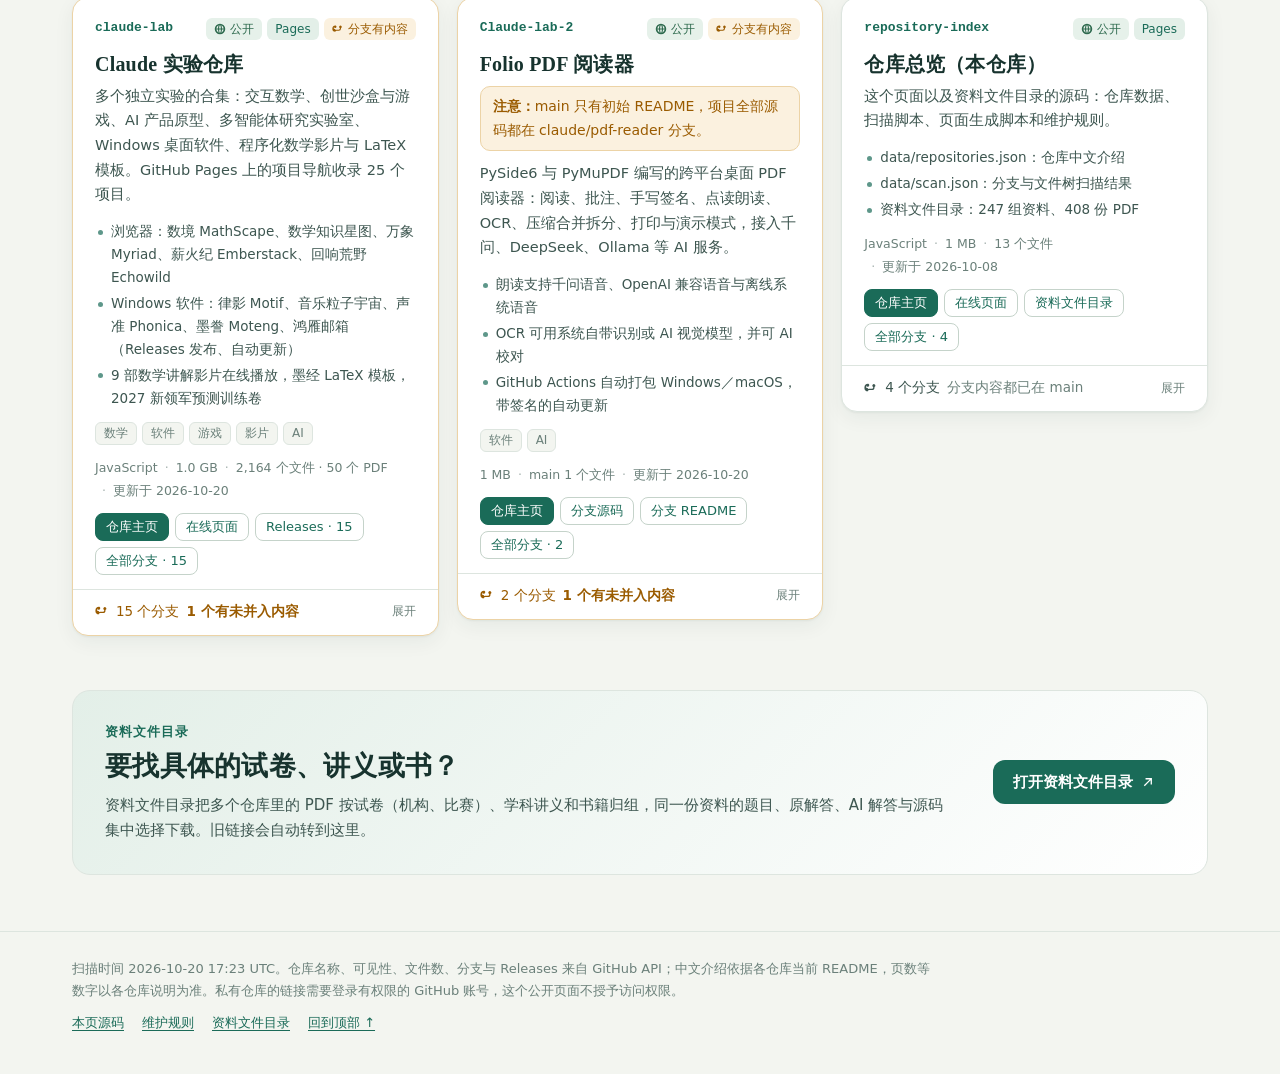
==== commit 762d0c23: "重做仓库总览首页：覆盖全部 22 个仓库并核查每个分支 - 新首页按个人账号与 4 个组织分节，附类别筛选、搜索和深浅色主题 - 分支核查：逐文件比较 91 个分支与 main，列出 8 处只在分支的" ====
--- a/docs/index.html
+++ b/docs/index.html
@@ -3,33 +3,1015 @@
 <head>
   <meta charset="utf-8">
   <meta name="viewport" content="width=device-width, initial-scale=1">
-  <meta name="description" content="按机构、比赛、老师与学科找课堂讲义、试卷与竞赛资料，AI原创讲义独立浏览；同一份资料的题目、原解答与PDF集中选择下载。">
-  <meta http-equiv="Content-Security-Policy" content="default-src 'self'; script-src 'self'; style-src 'self'; connect-src 'self'; img-src 'self' data:; object-src 'none'; base-uri 'self'">
+  <title>xhc144 仓库总览</title>
+  <meta name="description" content="xhc144 的 22 个 GitHub 仓库：求真书院资料、讲义与学科资料、软件游戏与设计、AI 工具。逐个核对了每个分支是否已并入 main。">
+  <meta http-equiv="Content-Security-Policy" content="default-src 'self'; script-src 'self'; style-src 'self'; img-src 'self' data:; object-src 'none'; base-uri 'self'">
   <meta name="theme-color" content="#193f3a">
-  <title>学习资料与作品导航 · xhc144</title>
   <link rel="icon" href="data:image/svg+xml,%3Csvg xmlns='http://www.w3.org/2000/svg' viewBox='0 0 64 64'%3E%3Crect width='64' height='64' rx='12' fill='%23193f3a'/%3E%3Ctext x='32' y='46' text-anchor='middle' font-size='44' fill='%23dceae1'%3E%CE%A3%3C/text%3E%3C/svg%3E">
-  <link rel="stylesheet" href="./styles.css?v=20261008-ruanhe-series-2">
-  <script src="./classify-catalog.js?v=20261008-ruanhe-series-2" defer></script>
-  <script src="./source-navigation.js?v=20261008-ruanhe-series-2" defer></script>
-  <script src="./app.js?v=20261008-ruanhe-series-2" defer></script>
+  <script src="./boot.js"></script>
+  <link rel="stylesheet" href="./home.css?v=2026-10-20">
+  <script src="./home.js?v=2026-10-20" defer></script>
 </head>
 <body>
   <a class="skip-link" href="#main">跳到主内容</a>
-  <header class="site-header"><div class="header-inner">
-    <a href="#home" id="brand" class="brand"><span aria-hidden="true">∑</span><div>学习资料与作品导航<small>XHC144 / COLLECTION</small></div></a>
-    <p class="header-counts"><strong id="group-total">—</strong> 组资料 <span>·</span> <strong id="pdf-total">—</strong> 份 PDF</p>
-  </div></header>
-  <nav id="main-nav" class="main-nav" aria-label="主要导航"></nav>
-  <main id="main" class="main" tabindex="-1">
-    <nav id="breadcrumbs" class="breadcrumbs" aria-label="当前位置"></nav>
-    <div id="page-heading" class="page-heading"></div>
-    <form id="search-form" class="search-form" role="search"><label for="search">查找资料</label><div class="search-field"><span aria-hidden="true">⌕</span><input id="search" type="search" placeholder="搜索套卷、讲义或书名，如：清北 模拟10、概率…" autocomplete="off"><button id="clear-search" type="button" hidden>清除搜索</button></div></form>
-    <div id="results-status" class="results-status" role="status" aria-live="polite"></div>
-    <div id="view"><p class="loading">正在载入目录…</p></div>
-    <noscript><p>请开启 JavaScript 浏览资料分组，或从 <a href="https://github.com/xhc144/repository-index">仓库主页</a>继续查看。</p></noscript>
+  <header class="hero">
+    <div class="wrap">
+      <div class="hero-top">
+        <p class="brand"><span aria-hidden="true">∑</span>xhc144 · 仓库总览</p>
+        <button type="button" class="theme-toggle" id="theme-toggle" aria-label="切换深浅色">◐</button>
+      </div>
+      <h1>我的全部仓库，<br>一页看清。</h1>
+      <p class="lede">个人账号与 4 个组织下的 22 个仓库：数学与物理资料、AI 工具、软件游戏、设计作品。每个仓库写明用途、入口和限制，并逐个核对了分支——哪些内容已经在 main，哪些还只在分支里。</p>
+      <dl class="stats">
+        <div><dt>仓库</dt><dd>22</dd><p>7 公开 · 15 私有</p></div>
+        <div><dt>账号与组织</dt><dd>5</dd><p>个人账号 + 4 个组织</p></div>
+        <div><dt>分支</dt><dd>91</dd><p>不含 main，80 个内容已在 main</p></div>
+        <div class="stat-warn"><dt>内容只在分支</dt><dd>8</dd><p>5 个仓库，另 3 个只差记录</p></div>
+      </dl>
+      <nav class="owner-nav" aria-label="按组织跳转"><a href="#owner-xhc144-qiuzhen"><b>求真书院资料</b><span>xhc144-qiuzhen · 4</span></a><a href="#owner-xhc144-notes"><b>讲义与学科资料</b><span>xhc144-notes · 7</span></a><a href="#owner-xhc144-works"><b>软件、游戏与设计</b><span>xhc144-works · 6</span></a><a href="#owner-xhc144-ai"><b>AI 工具与研究</b><span>xhc144-ai · 2</span></a><a href="#owner-xhc144"><b>个人账号</b><span>xhc144 · 3</span></a><a href="#branches"><b>分支核查</b><span>8 处内容只在分支</span></a><a href="./materials/"><b>资料文件目录</b><span>按试卷、学科找 PDF</span></a></nav>
+    </div>
+  </header>
+
+  <main id="main" tabindex="-1">
+    <section class="spotlight wrap" id="branches" aria-labelledby="branches-title">
+      <div class="section-head">
+        <p class="eyebrow">分支核查 · 2026-10-20</p>
+        <h2 id="branches-title">这些内容还只在分支里</h2>
+        <p>逐个比较了 91 个分支与 main 的文件内容。下面 8 个分支有 main 没有的实质内容，另有 3 个只差几份记录文件；其余 80 个分支的内容 main 都已经有了（含提交历史不同、但文件相同的情况）。</p>
+      </div>
+      <ol class="spot-list">
+        <li>
+          <div class="spot-head"><a class="spot-repo" href="#Claude-lab-2">Folio PDF 阅读器</a><span class="spot-where">Claude-lab-2</span></div>
+          <a class="spot-branch" href="https://github.com/xhc144/Claude-lab-2/tree/claude/pdf-reader"><svg viewBox="0 0 16 16" aria-hidden="true"><path d="M5 3.25a1.75 1.75 0 1 1-2.5 1.58v6.34a1.75 1.75 0 1 1 1.5 0V9.6c.5-.45 1.2-.7 2-.7h3a1.5 1.5 0 0 0 1.5-1.5v-.57a1.75 1.75 0 1 1 1.5 0v.57a3 3 0 0 1-3 3H6a1.5 1.5 0 0 0-1.5 1.5v-.07A1.75 1.75 0 0 1 5 3.25Z"/></svg><code>claude/pdf-reader</code><svg viewBox="0 0 16 16" aria-hidden="true"><path d="M5.2 3.5h7.3v7.3h-1.5V6.06l-6.7 6.7-1.06-1.06 6.7-6.7H5.2V3.5Z"/></svg></a>
+          <p>Folio PDF 阅读器的全部源码、截图、打包脚本与 CI 工作流，共 178 个 main 没有的文件。</p>
+          <p class="spot-facts">178 个文件仅在分支 · 1 个文件分支较新 · 10 个独立提交 · 最后提交 2026-10-20</p>
+        </li>
+        <li>
+          <div class="spot-head"><a class="spot-repo" href="#qiuzhen-2027-reference-library">2027 领军计划参考书库</a><span class="spot-where">qiuzhen-2027-reference-library</span></div>
+          <a class="spot-branch" href="https://github.com/xhc144-qiuzhen/qiuzhen-2027-reference-library/tree/retypeset/zhao-qualitative-semiquantitative-physics"><svg viewBox="0 0 16 16" aria-hidden="true"><path d="M5 3.25a1.75 1.75 0 1 1-2.5 1.58v6.34a1.75 1.75 0 1 1 1.5 0V9.6c.5-.45 1.2-.7 2-.7h3a1.5 1.5 0 0 0 1.5-1.5v-.57a1.75 1.75 0 1 1 1.5 0v.57a3 3 0 0 1-3 3H6a1.5 1.5 0 0 0-1.5 1.5v-.07A1.75 1.75 0 0 1 5 3.25Z"/></svg><code>retypeset/zhao-qualitative-semiquantitative-physics</code><svg viewBox="0 0 16 16" aria-hidden="true"><path d="M5.2 3.5h7.3v7.3h-1.5V6.06l-6.7 6.7-1.06-1.06 6.7-6.7H5.2V3.5Z"/></svg></a>
+          <p>赵凯华《定性与半定量物理学》重排的暂停稿：已验 144/249 源页，另存 145–161 页未验草稿。按当时要求暂停、不并入 main。</p>
+          <p class="spot-facts">421 个文件仅在分支 · 31 个独立提交 · 最后提交 2026-10-06</p>
+        </li>
+        <li>
+          <div class="spot-head"><a class="spot-repo" href="#qiuzhen-2027-reference-library">2027 领军计划参考书库</a><span class="spot-where">qiuzhen-2027-reference-library</span></div>
+          <a class="spot-branch" href="https://github.com/xhc144-qiuzhen/qiuzhen-2027-reference-library/tree/retypeset/introduction-linear-algebra-zh-cn"><svg viewBox="0 0 16 16" aria-hidden="true"><path d="M5 3.25a1.75 1.75 0 1 1-2.5 1.58v6.34a1.75 1.75 0 1 1 1.5 0V9.6c.5-.45 1.2-.7 2-.7h3a1.5 1.5 0 0 0 1.5-1.5v-.57a1.75 1.75 0 1 1 1.5 0v.57a3 3 0 0 1-3 3H6a1.5 1.5 0 0 0-1.5 1.5v-.07A1.75 1.75 0 0 1 5 3.25Z"/></svg><code>retypeset/introduction-linear-algebra-zh-cn</code><svg viewBox="0 0 16 16" aria-hidden="true"><path d="M5.2 3.5h7.3v7.3h-1.5V6.06l-6.7 6.7-1.06-1.06 6.7-6.7H5.2V3.5Z"/></svg></a>
+          <p>《线性代数入门》原生 LaTeX 重排的暂停稿：保留源 1–186 页（全书 335 页），183–186 页为未审草稿。按当时要求暂停、不并入 main。</p>
+          <p class="spot-facts">323 个文件仅在分支 · 15 个独立提交 · 最后提交 2026-10-06</p>
+        </li>
+        <li>
+          <div class="spot-head"><a class="spot-repo" href="#qiuzhen-2027-reference-library">2027 领军计划参考书库</a><span class="spot-where">qiuzhen-2027-reference-library</span></div>
+          <a class="spot-branch" href="https://github.com/xhc144-qiuzhen/qiuzhen-2027-reference-library/tree/translate/halliday-fundamentals-physics-zh-cn"><svg viewBox="0 0 16 16" aria-hidden="true"><path d="M5 3.25a1.75 1.75 0 1 1-2.5 1.58v6.34a1.75 1.75 0 1 1 1.5 0V9.6c.5-.45 1.2-.7 2-.7h3a1.5 1.5 0 0 0 1.5-1.5v-.57a1.75 1.75 0 1 1 1.5 0v.57a3 3 0 0 1-3 3H6a1.5 1.5 0 0 0-1.5 1.5v-.07A1.75 1.75 0 0 1 5 3.25Z"/></svg><code>translate/halliday-fundamentals-physics-zh-cn</code><svg viewBox="0 0 16 16" aria-hidden="true"><path d="M5.2 3.5h7.3v7.3h-1.5V6.06l-6.7 6.7-1.06-1.06 6.7-6.7H5.2V3.5Z"/></svg></a>
+          <p>Halliday 第 15 阶段待核草稿（第 4 章 4-7 节与问答题），未编译、未计入完成页数。</p>
+          <p class="spot-facts">7 个文件仅在分支 · 2 个独立提交 · 最后提交 2026-10-07</p>
+        </li>
+        <li>
+          <div class="spot-head"><a class="spot-repo" href="#gtm-selected-library">GTM 选书中文 LaTeX 项目</a><span class="spot-where">gtm-selected-library</span></div>
+          <a class="spot-branch" href="https://github.com/xhc144-notes/gtm-selected-library/tree/translate/gtm-282-zh"><svg viewBox="0 0 16 16" aria-hidden="true"><path d="M5 3.25a1.75 1.75 0 1 1-2.5 1.58v6.34a1.75 1.75 0 1 1 1.5 0V9.6c.5-.45 1.2-.7 2-.7h3a1.5 1.5 0 0 0 1.5-1.5v-.57a1.75 1.75 0 1 1 1.5 0v.57a3 3 0 0 1-3 3H6a1.5 1.5 0 0 0-1.5 1.5v-.07A1.75 1.75 0 0 1 5 3.25Z"/></svg><code>translate/gtm-282-zh</code><svg viewBox="0 0 16 16" aria-hidden="true"><path d="M5.2 3.5h7.3v7.3h-1.5V6.06l-6.7 6.7-1.06-1.06 6.7-6.7H5.2V3.5Z"/></svg></a>
+          <p>译稿已在 main；分支有一次源码包复验和更新的交接说明（含重新打包的源码 ZIP），尚未并入。</p>
+          <p class="spot-facts">1 个文件仅在分支 · 5 个文件分支较新 · 1 个独立提交 · 最后提交 2026-10-15</p>
+        </li>
+        <li>
+          <div class="spot-head"><a class="spot-repo" href="#claude-lab">Claude 实验仓库</a><span class="spot-where">claude-lab</span></div>
+          <a class="spot-branch" href="https://github.com/xhc144/claude-lab/tree/claude/determined-rubin-lapugg"><svg viewBox="0 0 16 16" aria-hidden="true"><path d="M5 3.25a1.75 1.75 0 1 1-2.5 1.58v6.34a1.75 1.75 0 1 1 1.5 0V9.6c.5-.45 1.2-.7 2-.7h3a1.5 1.5 0 0 0 1.5-1.5v-.57a1.75 1.75 0 1 1 1.5 0v.57a3 3 0 0 1-3 3H6a1.5 1.5 0 0 0-1.5 1.5v-.07A1.75 1.75 0 0 1 5 3.25Z"/></svg><code>claude/determined-rubin-lapugg</code><svg viewBox="0 0 16 16" aria-hidden="true"><path d="M5.2 3.5h7.3v7.3h-1.5V6.06l-6.7 6.7-1.06-1.06 6.7-6.7H5.2V3.5Z"/></svg></a>
+          <p>新增 GitHub Pages 部署工作流 .github/workflows/pages.yml，并让 Ship 合并后触发部署；未并入 main。</p>
+          <p class="spot-facts">1 个文件仅在分支 · 2 个文件分支较新 · 1 个文件 main 较新 · 1 个独立提交 · 最后提交 2026-10-16</p>
+        </li>
+        <li>
+          <div class="spot-head"><a class="spot-repo" href="#chem-teaching-materials">高中化学教学资料</a><span class="spot-where">chem-teaching-materials</span></div>
+          <a class="spot-branch" href="https://github.com/xhc144-notes/chem-teaching-materials/tree/claude/funny-cori-g00nra"><svg viewBox="0 0 16 16" aria-hidden="true"><path d="M5 3.25a1.75 1.75 0 1 1-2.5 1.58v6.34a1.75 1.75 0 1 1 1.5 0V9.6c.5-.45 1.2-.7 2-.7h3a1.5 1.5 0 0 0 1.5-1.5v-.57a1.75 1.75 0 1 1 1.5 0v.57a3 3 0 0 1-3 3H6a1.5 1.5 0 0 0-1.5 1.5v-.07A1.75 1.75 0 0 1 5 3.25Z"/></svg><code>claude/funny-cori-g00nra</code><svg viewBox="0 0 16 16" aria-hidden="true"><path d="M5.2 3.5h7.3v7.3h-1.5V6.06l-6.7 6.7-1.06-1.06 6.7-6.7H5.2V3.5Z"/></svg></a>
+          <p>新增「数值积分实验台」网页（输入函数后对比各算法误差），并改了 README；未并入 main。</p>
+          <p class="spot-facts">1 个文件仅在分支 · 1 个文件分支较新 · 1 个独立提交 · 最后提交 2026-10-16</p>
+        </li>
+        <li>
+          <div class="spot-head"><a class="spot-repo" href="#chem-teaching-materials">高中化学教学资料</a><span class="spot-where">chem-teaching-materials</span></div>
+          <a class="spot-branch" href="https://github.com/xhc144-notes/chem-teaching-materials/tree/claude/vibrant-lamport-q2zg1b"><svg viewBox="0 0 16 16" aria-hidden="true"><path d="M5 3.25a1.75 1.75 0 1 1-2.5 1.58v6.34a1.75 1.75 0 1 1 1.5 0V9.6c.5-.45 1.2-.7 2-.7h3a1.5 1.5 0 0 0 1.5-1.5v-.57a1.75 1.75 0 1 1 1.5 0v.57a3 3 0 0 1-3 3H6a1.5 1.5 0 0 0-1.5 1.5v-.07A1.75 1.75 0 0 1 5 3.25Z"/></svg><code>claude/vibrant-lamport-q2zg1b</code><svg viewBox="0 0 16 16" aria-hidden="true"><path d="M5.2 3.5h7.3v7.3h-1.5V6.06l-6.7 6.7-1.06-1.06 6.7-6.7H5.2V3.5Z"/></svg></a>
+          <p>新增《数值积分与数值微分》合编网页讲义；未并入 main。</p>
+          <p class="spot-facts">1 个文件仅在分支 · 1 个独立提交 · 最后提交 2026-10-16</p>
+        </li>
+      </ol>
+      <div class="spot-minor">
+        <h3>只差一些记录文件</h3>
+        <ul>
+          <li><a href="https://github.com/xhc144-notes/gtm-selected-library/tree/translate/gtm-005-zh"><code>gtm-selected-library · translate/gtm-005-zh</code></a><span>译稿已在 main；分支多一次续接核验记录，交付说明比 main 新。</span></li>
+          <li><a href="https://github.com/xhc144-qiuzhen/qiuzhen-2027-reference-library/tree/preserve/zorich-ii-20261006T124547Z-source-drafts"><code>qiuzhen-2027-reference-library · preserve/zorich-ii-20261006T124547Z-source-drafts</code></a><span>Zorich II 草稿保存点；main 已有更新版本，仅多一份交接记录。</span></li>
+          <li><a href="https://github.com/xhc144-qiuzhen/qiuzhen-2027-reference-library/tree/preserve/zorich-ii-20261006T131039Z-remaining-drafts"><code>qiuzhen-2027-reference-library · preserve/zorich-ii-20261006T131039Z-remaining-drafts</code></a><span>Zorich II 剩余草稿保存点；main 已有更新版本，仅多一份交接记录。</span></li>
+        </ul>
+      </div>
+    </section>
+
+    <section class="browse wrap" aria-label="仓库列表">
+      <form class="filters" id="filters" role="search">
+        <label class="search"><span class="sr-only">搜索仓库</span><input id="q" type="search" placeholder="搜索仓库、用途或分支，如：GTM、塔防、拓扑…" autocomplete="off"></label>
+        <div class="chips chips-tags" role="group" aria-label="按类别筛选">
+          <button type="button" class="chip" data-tag="" aria-pressed="true">全部 <span>22</span></button>
+          <button type="button" class="chip" data-tag="math" aria-pressed="false">数学 <span>14</span></button>
+          <button type="button" class="chip" data-tag="physics" aria-pressed="false">物理 <span>5</span></button>
+          <button type="button" class="chip" data-tag="chemistry" aria-pressed="false">化学 <span>1</span></button>
+          <button type="button" class="chip" data-tag="exam" aria-pressed="false">试卷与竞赛 <span>2</span></button>
+          <button type="button" class="chip" data-tag="translation" aria-pressed="false">译稿与重排 <span>3</span></button>
+          <button type="button" class="chip" data-tag="ai" aria-pressed="false">AI <span>8</span></button>
+          <button type="button" class="chip" data-tag="software" aria-pressed="false">软件 <span>7</span></button>
+          <button type="button" class="chip" data-tag="game" aria-pressed="false">游戏 <span>3</span></button>
+          <button type="button" class="chip" data-tag="film" aria-pressed="false">影片 <span>1</span></button>
+          <button type="button" class="chip" data-tag="design" aria-pressed="false">设计 <span>1</span></button>
+        </div>
+        <div class="chips chips-vis" role="group" aria-label="按可见性筛选">
+          <button type="button" class="chip" data-vis="" aria-pressed="true">全部</button>
+          <button type="button" class="chip" data-vis="public" aria-pressed="false">公开</button>
+          <button type="button" class="chip" data-vis="private" aria-pressed="false">私有</button>
+          <button type="button" class="chip chip-warn" data-open="1" aria-pressed="false">分支有内容</button>
+        </div>
+        <p class="result-count" id="result-count" role="status" aria-live="polite"></p>
+      </form>
+
+      <section class="owner" id="owner-xhc144-qiuzhen" aria-labelledby="owner-xhc144-qiuzhen-title">
+        <div class="owner-head">
+          <h2 id="owner-xhc144-qiuzhen-title">求真书院资料</h2>
+          <p><a href="https://github.com/xhc144-qiuzhen">xhc144-qiuzhen</a> · 4 个仓库 · 2027 数学领军计划的考纲参考书、补充书目、教师讲义与清华历年试卷。</p>
+        </div>
+        <div class="grid">
+      <article class="repo repo-open" id="qiuzhen-2027-reference-library" data-tags="math physics translation" data-vis="private" data-search="xhc144-qiuzhen/qiuzhen-2027-reference-library 2027 领军计划参考书库 按学科整理考纲参考书的中文阅读入口：23 本中文译稿与 21 本中文原书，共 44 本；每本书附匹配源码、版本历史和原书对照。 分析、代数、几何与拓扑、概率与统计、应用数学、物理分区浏览 译稿为原生 latex 重排，附匹配源码与版本历史 部分原件使用 git lfs，新增 pdf 与源码用普通 git 数学 物理 译稿与重排 tex continue/zorich-ii-20261006-source-recovered fix/beginning-topology-figure420-20261006 fix/graph-navigation-20261006 fix/halliday-vol02-fig16-14 fix/halliday-vol03-navigation-30-8 fix/rice-formulas-20261006 integrate/halliday-complete-20261006 preserve/zorich-ii-20261006t124547z-source-drafts preserve/zorich-ii-20261006t131039z-remaining-drafts recover/dummit-foote-20261006 recover/zorich-ii-20261006 retypeset/introduction-linear-algebra-zh-cn retypeset/numerical-linear-algebra-gao-wei-bai retypeset/shan-probability-expectation-zh-cn retypeset/zhao-qualitative-semiquantitative-physics translate/beginning-topology-20261005 translate/coxeter-introduction-geometry-zh-cn translate/dummit-foote-abstract-algebra-zh-cn translate/groups-matrices-vector-spaces-zh translate/halliday-fundamentals-physics-zh-cn translate/halliday-vol01-lossless-zh-cn translate/halliday-vol01-zh-cn translate/halliday-vol02-zh-cn translate/halliday-vol03-zh-cn translate/halliday-vol04-zh-cn translate/mathematical-analysis-i-zh-cn translate/mathematical-statistics-data-analysis-zh-cn translate/openintro-statistics-zh-cn translate/photons-and-nuclei-20261005 translate/probabilistic-method-4 translate/zorich-mathematical-analysis-ii-zh-cn translation/fascinating-world-graph-theory-zh-20261005 translations/intermediate-counting-probability-20261005 translations/the-knot-book-20261005">
+        <header>
+          <p class="repo-path"><a href="https://github.com/xhc144-qiuzhen/qiuzhen-2027-reference-library" title="xhc144-qiuzhen/qiuzhen-2027-reference-library">qiuzhen-2027-reference-library</a></p>
+          <p class="badges"><span class="badge badge-private"><svg viewBox="0 0 16 16" aria-hidden="true"><path d="M4.5 7V5a3.5 3.5 0 0 1 7 0v2h.5A1.5 1.5 0 0 1 13.5 8.5v5A1.5 1.5 0 0 1 12 15H4a1.5 1.5 0 0 1-1.5-1.5v-5A1.5 1.5 0 0 1 4 7h.5Zm1.5 0h4V5a2 2 0 1 0-4 0v2Z"/></svg>私有</span><span class="badge badge-warn"><svg viewBox="0 0 16 16" aria-hidden="true"><path d="M5 3.25a1.75 1.75 0 1 1-2.5 1.58v6.34a1.75 1.75 0 1 1 1.5 0V9.6c.5-.45 1.2-.7 2-.7h3a1.5 1.5 0 0 0 1.5-1.5v-.57a1.75 1.75 0 1 1 1.5 0v.57a3 3 0 0 1-3 3H6a1.5 1.5 0 0 0-1.5 1.5v-.07A1.75 1.75 0 0 1 5 3.25Z"/></svg>分支有内容</span></p>
+        </header>
+        <h3>2027 领军计划参考书库</h3>
+        
+        <p class="summary">按学科整理考纲参考书的中文阅读入口：23 本中文译稿与 21 本中文原书，共 44 本；每本书附匹配源码、版本历史和原书对照。</p>
+        <ul class="highlights"><li>分析、代数、几何与拓扑、概率与统计、应用数学、物理分区浏览</li><li>译稿为原生 LaTeX 重排，附匹配源码与版本历史</li><li>部分原件使用 Git LFS，新增 PDF 与源码用普通 Git</li></ul>
+        
+        <p class="tags"><span class="tag">数学</span><span class="tag">物理</span><span class="tag">译稿与重排</span></p>
+        <p class="meta"><span>TeX</span><span>1.5 GB</span><span>13,625 个文件 · 1,857 个 PDF</span><span>更新于 2026-10-14</span></p>
+        <nav class="links" aria-label="qiuzhen-2027-reference-library 入口"><a href="https://github.com/xhc144-qiuzhen/qiuzhen-2027-reference-library">仓库主页</a><a href="https://github.com/xhc144-qiuzhen/qiuzhen-2027-reference-library/blob/main/docs/books.md">逐书详情</a><a href="https://github.com/xhc144-qiuzhen/qiuzhen-2027-reference-library/releases">Releases · 1</a><a href="https://github.com/xhc144-qiuzhen/qiuzhen-2027-reference-library/branches/all">全部分支 · 35</a></nav>
+        <details class="branches has-open">
+        <summary><svg viewBox="0 0 16 16" aria-hidden="true"><path d="M5 3.25a1.75 1.75 0 1 1-2.5 1.58v6.34a1.75 1.75 0 1 1 1.5 0V9.6c.5-.45 1.2-.7 2-.7h3a1.5 1.5 0 0 0 1.5-1.5v-.57a1.75 1.75 0 1 1 1.5 0v.57a3 3 0 0 1-3 3H6a1.5 1.5 0 0 0-1.5 1.5v-.07A1.75 1.75 0 0 1 5 3.25Z"/></svg><span>35 个分支</span><span class="branch-sum"><b>5 个有未并入内容</b></span></summary>
+        
+        <ul>
+          <li class="is-open">
+            <div class="branch-head"><a href="https://github.com/xhc144-qiuzhen/qiuzhen-2027-reference-library/tree/retypeset/zhao-qualitative-semiquantitative-physics"><code>retypeset/zhao-qualitative-semiquantitative-physics</code></a><span class="state state-warn">有仅在分支的文件</span></div>
+            <p class="branch-facts">421 个文件仅在分支 · 31 个独立提交 · 2026-10-06 · <a href="https://github.com/xhc144-qiuzhen/qiuzhen-2027-reference-library/compare/main...retypeset/zhao-qualitative-semiquantitative-physics">与 main 比较</a></p>
+            <p class="branch-note">赵凯华《定性与半定量物理学》重排的暂停稿：已验 144/249 源页，另存 145–161 页未验草稿。按当时要求暂停、不并入 main。</p>
+          </li>
+          <li class="is-open">
+            <div class="branch-head"><a href="https://github.com/xhc144-qiuzhen/qiuzhen-2027-reference-library/tree/retypeset/introduction-linear-algebra-zh-cn"><code>retypeset/introduction-linear-algebra-zh-cn</code></a><span class="state state-warn">有仅在分支的文件</span></div>
+            <p class="branch-facts">323 个文件仅在分支 · 15 个独立提交 · 2026-10-06 · <a href="https://github.com/xhc144-qiuzhen/qiuzhen-2027-reference-library/compare/main...retypeset/introduction-linear-algebra-zh-cn">与 main 比较</a></p>
+            <p class="branch-note">《线性代数入门》原生 LaTeX 重排的暂停稿：保留源 1–186 页（全书 335 页），183–186 页为未审草稿。按当时要求暂停、不并入 main。</p>
+          </li>
+          <li class="is-open">
+            <div class="branch-head"><a href="https://github.com/xhc144-qiuzhen/qiuzhen-2027-reference-library/tree/translate/halliday-fundamentals-physics-zh-cn"><code>translate/halliday-fundamentals-physics-zh-cn</code></a><span class="state state-warn">有仅在分支的文件</span></div>
+            <p class="branch-facts">7 个文件仅在分支 · 2 个独立提交 · 2026-10-07 · <a href="https://github.com/xhc144-qiuzhen/qiuzhen-2027-reference-library/compare/main...translate/halliday-fundamentals-physics-zh-cn">与 main 比较</a></p>
+            <p class="branch-note">Halliday 第 15 阶段待核草稿（第 4 章 4-7 节与问答题），未编译、未计入完成页数。</p>
+          </li>
+          <li class="is-open">
+            <div class="branch-head"><a href="https://github.com/xhc144-qiuzhen/qiuzhen-2027-reference-library/tree/preserve/zorich-ii-20261006T124547Z-source-drafts"><code>preserve/zorich-ii-20261006T124547Z-source-drafts</code></a><span class="state state-warn">有仅在分支的文件</span></div>
+            <p class="branch-facts">1 个文件仅在分支 · 4 个文件 main 较新 · 1 个独立提交 · 2026-10-06 · <a href="https://github.com/xhc144-qiuzhen/qiuzhen-2027-reference-library/compare/main...preserve/zorich-ii-20261006T124547Z-source-drafts">与 main 比较</a></p>
+            <p class="branch-note">Zorich II 草稿保存点；main 已有更新版本，仅多一份交接记录。</p>
+          </li>
+          <li class="is-open">
+            <div class="branch-head"><a href="https://github.com/xhc144-qiuzhen/qiuzhen-2027-reference-library/tree/preserve/zorich-ii-20261006T131039Z-remaining-drafts"><code>preserve/zorich-ii-20261006T131039Z-remaining-drafts</code></a><span class="state state-warn">有仅在分支的文件</span></div>
+            <p class="branch-facts">1 个文件仅在分支 · 6 个文件 main 较新 · 1 个独立提交 · 2026-10-06 · <a href="https://github.com/xhc144-qiuzhen/qiuzhen-2027-reference-library/compare/main...preserve/zorich-ii-20261006T131039Z-remaining-drafts">与 main 比较</a></p>
+            <p class="branch-note">Zorich II 剩余草稿保存点；main 已有更新版本，仅多一份交接记录。</p>
+          </li></ul>
+        <details class="merged"><summary>另外 29 个分支的内容已在 main</summary><ul>
+          <li class="">
+            <div class="branch-head"><a href="https://github.com/xhc144-qiuzhen/qiuzhen-2027-reference-library/tree/continue/zorich-ii-20261006-source-recovered"><code>continue/zorich-ii-20261006-source-recovered</code></a><span class="state state-ok">已并入 main</span></div>
+            <p class="branch-facts">落后 main 53 个提交 · 2026-10-06</p>
+            
+          </li>
+          <li class="">
+            <div class="branch-head"><a href="https://github.com/xhc144-qiuzhen/qiuzhen-2027-reference-library/tree/fix/beginning-topology-figure420-20261006"><code>fix/beginning-topology-figure420-20261006</code></a><span class="state state-ok">已并入 main</span></div>
+            <p class="branch-facts">落后 main 144 个提交 · 2026-10-06</p>
+            
+          </li>
+          <li class="">
+            <div class="branch-head"><a href="https://github.com/xhc144-qiuzhen/qiuzhen-2027-reference-library/tree/fix/graph-navigation-20261006"><code>fix/graph-navigation-20261006</code></a><span class="state state-ok">已并入 main</span></div>
+            <p class="branch-facts">落后 main 56 个提交 · 2026-10-06</p>
+            
+          </li>
+          <li class="">
+            <div class="branch-head"><a href="https://github.com/xhc144-qiuzhen/qiuzhen-2027-reference-library/tree/fix/halliday-vol02-fig16-14"><code>fix/halliday-vol02-fig16-14</code></a><span class="state state-ok">已并入 main</span></div>
+            <p class="branch-facts">落后 main 81 个提交 · 2026-10-06</p>
+            
+          </li>
+          <li class="">
+            <div class="branch-head"><a href="https://github.com/xhc144-qiuzhen/qiuzhen-2027-reference-library/tree/fix/halliday-vol03-navigation-30-8"><code>fix/halliday-vol03-navigation-30-8</code></a><span class="state state-ok">已并入 main</span></div>
+            <p class="branch-facts">落后 main 38 个提交 · 2026-10-06</p>
+            
+          </li>
+          <li class="">
+            <div class="branch-head"><a href="https://github.com/xhc144-qiuzhen/qiuzhen-2027-reference-library/tree/fix/rice-formulas-20261006"><code>fix/rice-formulas-20261006</code></a><span class="state state-ok">已并入 main</span></div>
+            <p class="branch-facts">落后 main 52 个提交 · 2026-10-06</p>
+            
+          </li>
+          <li class="">
+            <div class="branch-head"><a href="https://github.com/xhc144-qiuzhen/qiuzhen-2027-reference-library/tree/integrate/halliday-complete-20261006"><code>integrate/halliday-complete-20261006</code></a><span class="state state-ok">已并入 main</span></div>
+            <p class="branch-facts">落后 main 27 个提交 · 2026-10-06</p>
+            
+          </li>
+          <li class="">
+            <div class="branch-head"><a href="https://github.com/xhc144-qiuzhen/qiuzhen-2027-reference-library/tree/recover/dummit-foote-20261006"><code>recover/dummit-foote-20261006</code></a><span class="state state-ok">main 已有更新版本</span></div>
+            <p class="branch-facts">4 个文件 main 较新 · 58 个独立提交 · 2026-10-06</p>
+            
+          </li>
+          <li class="">
+            <div class="branch-head"><a href="https://github.com/xhc144-qiuzhen/qiuzhen-2027-reference-library/tree/recover/zorich-ii-20261006"><code>recover/zorich-ii-20261006</code></a><span class="state state-ok">main 已有更新版本</span></div>
+            <p class="branch-facts">14 个文件 main 较新 · 7 个独立提交 · 2026-10-06</p>
+            
+          </li>
+          <li class="">
+            <div class="branch-head"><a href="https://github.com/xhc144-qiuzhen/qiuzhen-2027-reference-library/tree/retypeset/numerical-linear-algebra-gao-wei-bai"><code>retypeset/numerical-linear-algebra-gao-wei-bai</code></a><span class="state state-ok">内容已在 main</span></div>
+            <p class="branch-facts">15 个独立提交 · 2026-10-06</p>
+            
+          </li>
+          <li class="">
+            <div class="branch-head"><a href="https://github.com/xhc144-qiuzhen/qiuzhen-2027-reference-library/tree/retypeset/shan-probability-expectation-zh-cn"><code>retypeset/shan-probability-expectation-zh-cn</code></a><span class="state state-ok">内容已在 main</span></div>
+            <p class="branch-facts">12 个独立提交 · 2026-10-05</p>
+            
+          </li>
+          <li class="">
+            <div class="branch-head"><a href="https://github.com/xhc144-qiuzhen/qiuzhen-2027-reference-library/tree/translate/beginning-topology-20261005"><code>translate/beginning-topology-20261005</code></a><span class="state state-ok">已并入 main</span></div>
+            <p class="branch-facts">落后 main 482 个提交 · 2026-10-05</p>
+            
+          </li>
+          <li class="">
+            <div class="branch-head"><a href="https://github.com/xhc144-qiuzhen/qiuzhen-2027-reference-library/tree/translate/coxeter-introduction-geometry-zh-cn"><code>translate/coxeter-introduction-geometry-zh-cn</code></a><span class="state state-ok">已并入 main</span></div>
+            <p class="branch-facts">落后 main 445 个提交 · 2026-10-05</p>
+            
+          </li>
+          <li class="">
+            <div class="branch-head"><a href="https://github.com/xhc144-qiuzhen/qiuzhen-2027-reference-library/tree/translate/dummit-foote-abstract-algebra-zh-cn"><code>translate/dummit-foote-abstract-algebra-zh-cn</code></a><span class="state state-ok">main 已有更新版本</span></div>
+            <p class="branch-facts">14 个文件 main 较新 · 51 个独立提交 · 2026-10-06</p>
+            
+          </li>
+          <li class="">
+            <div class="branch-head"><a href="https://github.com/xhc144-qiuzhen/qiuzhen-2027-reference-library/tree/translate/groups-matrices-vector-spaces-zh"><code>translate/groups-matrices-vector-spaces-zh</code></a><span class="state state-ok">已并入 main</span></div>
+            <p class="branch-facts">落后 main 485 个提交 · 2026-10-05</p>
+            
+          </li>
+          <li class="">
+            <div class="branch-head"><a href="https://github.com/xhc144-qiuzhen/qiuzhen-2027-reference-library/tree/translate/halliday-vol01-lossless-zh-cn"><code>translate/halliday-vol01-lossless-zh-cn</code></a><span class="state state-ok">已并入 main</span></div>
+            <p class="branch-facts">落后 main 43 个提交 · 2026-10-06</p>
+            
+          </li>
+          <li class="">
+            <div class="branch-head"><a href="https://github.com/xhc144-qiuzhen/qiuzhen-2027-reference-library/tree/translate/halliday-vol01-zh-cn"><code>translate/halliday-vol01-zh-cn</code></a><span class="state state-ok">main 已有更新版本</span></div>
+            <p class="branch-facts">7 个文件 main 较新 · 4 个独立提交 · 2026-10-06</p>
+            
+          </li>
+          <li class="">
+            <div class="branch-head"><a href="https://github.com/xhc144-qiuzhen/qiuzhen-2027-reference-library/tree/translate/halliday-vol02-zh-cn"><code>translate/halliday-vol02-zh-cn</code></a><span class="state state-ok">已并入 main</span></div>
+            <p class="branch-facts">落后 main 274 个提交 · 2026-10-06</p>
+            
+          </li>
+          <li class="">
+            <div class="branch-head"><a href="https://github.com/xhc144-qiuzhen/qiuzhen-2027-reference-library/tree/translate/halliday-vol03-zh-cn"><code>translate/halliday-vol03-zh-cn</code></a><span class="state state-ok">已并入 main</span></div>
+            <p class="branch-facts">落后 main 270 个提交 · 2026-10-06</p>
+            
+          </li>
+          <li class="">
+            <div class="branch-head"><a href="https://github.com/xhc144-qiuzhen/qiuzhen-2027-reference-library/tree/translate/halliday-vol04-zh-cn"><code>translate/halliday-vol04-zh-cn</code></a><span class="state state-ok">main 已有更新版本</span></div>
+            <p class="branch-facts">2 个文件 main 较新 · 9 个独立提交 · 2026-10-06</p>
+            
+          </li>
+          <li class="">
+            <div class="branch-head"><a href="https://github.com/xhc144-qiuzhen/qiuzhen-2027-reference-library/tree/translate/mathematical-analysis-i-zh-cn"><code>translate/mathematical-analysis-i-zh-cn</code></a><span class="state state-ok">已并入 main</span></div>
+            <p class="branch-facts">落后 main 448 个提交 · 2026-10-06</p>
+            
+          </li>
+          <li class="">
+            <div class="branch-head"><a href="https://github.com/xhc144-qiuzhen/qiuzhen-2027-reference-library/tree/translate/mathematical-statistics-data-analysis-zh-cn"><code>translate/mathematical-statistics-data-analysis-zh-cn</code></a><span class="state state-ok">已并入 main</span></div>
+            <p class="branch-facts">落后 main 447 个提交 · 2026-10-05</p>
+            
+          </li>
+          <li class="">
+            <div class="branch-head"><a href="https://github.com/xhc144-qiuzhen/qiuzhen-2027-reference-library/tree/translate/openintro-statistics-zh-cn"><code>translate/openintro-statistics-zh-cn</code></a><span class="state state-ok">已并入 main</span></div>
+            <p class="branch-facts">落后 main 467 个提交 · 2026-10-05</p>
+            
+          </li>
+          <li class="">
+            <div class="branch-head"><a href="https://github.com/xhc144-qiuzhen/qiuzhen-2027-reference-library/tree/translate/photons-and-nuclei-20261005"><code>translate/photons-and-nuclei-20261005</code></a><span class="state state-ok">已并入 main</span></div>
+            <p class="branch-facts">落后 main 498 个提交 · 2026-10-05</p>
+            
+          </li>
+          <li class="">
+            <div class="branch-head"><a href="https://github.com/xhc144-qiuzhen/qiuzhen-2027-reference-library/tree/translate/probabilistic-method-4"><code>translate/probabilistic-method-4</code></a><span class="state state-ok">已并入 main</span></div>
+            <p class="branch-facts">落后 main 459 个提交 · 2026-10-05</p>
+            
+          </li>
+          <li class="">
+            <div class="branch-head"><a href="https://github.com/xhc144-qiuzhen/qiuzhen-2027-reference-library/tree/translate/zorich-mathematical-analysis-ii-zh-cn"><code>translate/zorich-mathematical-analysis-ii-zh-cn</code></a><span class="state state-ok">main 已有更新版本</span></div>
+            <p class="branch-facts">12 个文件 main 较新 · 5 个独立提交 · 2026-10-05</p>
+            
+          </li>
+          <li class="">
+            <div class="branch-head"><a href="https://github.com/xhc144-qiuzhen/qiuzhen-2027-reference-library/tree/translation/fascinating-world-graph-theory-zh-20261005"><code>translation/fascinating-world-graph-theory-zh-20261005</code></a><span class="state state-ok">已并入 main</span></div>
+            <p class="branch-facts">落后 main 506 个提交 · 2026-10-05</p>
+            
+          </li>
+          <li class="">
+            <div class="branch-head"><a href="https://github.com/xhc144-qiuzhen/qiuzhen-2027-reference-library/tree/translations/intermediate-counting-probability-20261005"><code>translations/intermediate-counting-probability-20261005</code></a><span class="state state-ok">已并入 main</span></div>
+            <p class="branch-facts">落后 main 479 个提交 · 2026-10-05</p>
+            
+          </li>
+          <li class="">
+            <div class="branch-head"><a href="https://github.com/xhc144-qiuzhen/qiuzhen-2027-reference-library/tree/translations/the-knot-book-20261005"><code>translations/the-knot-book-20261005</code></a><span class="state state-ok">已并入 main</span></div>
+            <p class="branch-facts">落后 main 475 个提交 · 2026-10-05</p>
+            
+          </li></ul></details>
+      </details>
+      </article>
+      <article class="repo" id="qiuzhen-supplementary-library" data-tags="math" data-vis="private" data-search="xhc144-qiuzhen/qiuzhen-supplementary-library 求真补充书目 2027 领军计划补充资料：交换代数与常微分方程教材、李思的讲义、编著与研究资料。原 69 份 pdf 去掉 3 份重复后保留 66 份，普通 git 存储，无需 git lfs。 按代数、分析等主题列出完整教材与讲义 试读、旧版本与课堂分讲归入同一主题 附 sha256 校验与来源记录 数学 ">
+        <header>
+          <p class="repo-path"><a href="https://github.com/xhc144-qiuzhen/qiuzhen-supplementary-library" title="xhc144-qiuzhen/qiuzhen-supplementary-library">qiuzhen-supplementary-library</a></p>
+          <p class="badges"><span class="badge badge-private"><svg viewBox="0 0 16 16" aria-hidden="true"><path d="M4.5 7V5a3.5 3.5 0 0 1 7 0v2h.5A1.5 1.5 0 0 1 13.5 8.5v5A1.5 1.5 0 0 1 12 15H4a1.5 1.5 0 0 1-1.5-1.5v-5A1.5 1.5 0 0 1 4 7h.5Zm1.5 0h4V5a2 2 0 1 0-4 0v2Z"/></svg>私有</span></p>
+        </header>
+        <h3>求真补充书目</h3>
+        
+        <p class="summary">2027 领军计划补充资料：交换代数与常微分方程教材、李思的讲义、编著与研究资料。原 69 份 PDF 去掉 3 份重复后保留 66 份，普通 Git 存储，无需 Git LFS。</p>
+        <ul class="highlights"><li>按代数、分析等主题列出完整教材与讲义</li><li>试读、旧版本与课堂分讲归入同一主题</li><li>附 SHA256 校验与来源记录</li></ul>
+        
+        <p class="tags"><span class="tag">数学</span></p>
+        <p class="meta"><span>180 MB</span><span>76 个文件 · 66 个 PDF</span><span>更新于 2026-10-14</span></p>
+        <nav class="links" aria-label="qiuzhen-supplementary-library 入口"><a href="https://github.com/xhc144-qiuzhen/qiuzhen-supplementary-library">仓库主页</a><a href="https://github.com/xhc144-qiuzhen/qiuzhen-supplementary-library/blob/main/SOURCES.md">来源记录</a></nav>
+        <p class="branches single"><svg viewBox="0 0 16 16" aria-hidden="true"><path d="M5 3.25a1.75 1.75 0 1 1-2.5 1.58v6.34a1.75 1.75 0 1 1 1.5 0V9.6c.5-.45 1.2-.7 2-.7h3a1.5 1.5 0 0 0 1.5-1.5v-.57a1.75 1.75 0 1 1 1.5 0v.57a3 3 0 0 1-3 3H6a1.5 1.5 0 0 0-1.5 1.5v-.07A1.75 1.75 0 0 1 5 3.25Z"/></svg><span>只有 main 分支</span></p>
+      </article>
+      <article class="repo" id="yupin-lecture-notes" data-tags="math" data-vis="private" data-search="xhc144-qiuzhen/yupin-lecture-notes 于品讲义 清华大学数学系于品教授的课程讲义归档：数学分析（三个版本）、riemann 几何、群与 galois 理论、抽象代数（香蕉空间可编辑源），另有第三方整理的数分习题解答。 10 份 pdf 原件按字节保存，不使用 git lfs 抽象代数保留 68 项 markdown 与图片源文件 第三方答案与教师讲义分别注明来源 数学 ">
+        <header>
+          <p class="repo-path"><a href="https://github.com/xhc144-qiuzhen/yupin-lecture-notes" title="xhc144-qiuzhen/yupin-lecture-notes">yupin-lecture-notes</a></p>
+          <p class="badges"><span class="badge badge-private"><svg viewBox="0 0 16 16" aria-hidden="true"><path d="M4.5 7V5a3.5 3.5 0 0 1 7 0v2h.5A1.5 1.5 0 0 1 13.5 8.5v5A1.5 1.5 0 0 1 12 15H4a1.5 1.5 0 0 1-1.5-1.5v-5A1.5 1.5 0 0 1 4 7h.5Zm1.5 0h4V5a2 2 0 1 0-4 0v2Z"/></svg>私有</span></p>
+        </header>
+        <h3>于品讲义</h3>
+        
+        <p class="summary">清华大学数学系于品教授的课程讲义归档：数学分析（三个版本）、Riemann 几何、群与 Galois 理论、抽象代数（香蕉空间可编辑源），另有第三方整理的数分习题解答。</p>
+        <ul class="highlights"><li>10 份 PDF 原件按字节保存，不使用 Git LFS</li><li>抽象代数保留 68 项 Markdown 与图片源文件</li><li>第三方答案与教师讲义分别注明来源</li></ul>
+        
+        <p class="tags"><span class="tag">数学</span></p>
+        <p class="meta"><span>37 MB</span><span>80 个文件 · 10 个 PDF</span><span>更新于 2026-10-14</span></p>
+        <nav class="links" aria-label="yupin-lecture-notes 入口"><a href="https://github.com/xhc144-qiuzhen/yupin-lecture-notes">仓库主页</a><a href="https://github.com/xhc144-qiuzhen/yupin-lecture-notes/tree/main/source">讲义原件</a></nav>
+        <p class="branches single"><svg viewBox="0 0 16 16" aria-hidden="true"><path d="M5 3.25a1.75 1.75 0 1 1-2.5 1.58v6.34a1.75 1.75 0 1 1 1.5 0V9.6c.5-.45 1.2-.7 2-.7h3a1.5 1.5 0 0 0 1.5-1.5v-.57a1.75 1.75 0 1 1 1.5 0v.57a3 3 0 0 1-3 3H6a1.5 1.5 0 0 0-1.5 1.5v-.07A1.75 1.75 0 0 1 5 3.25Z"/></svg><span>只有 main 分支</span></p>
+      </article>
+      <article class="repo" id="tsinghua-math-exams" data-tags="math exam" data-vis="private" data-search="xhc144-qiuzhen/tsinghua-math-exams 清华数学试卷 清华数学系与求真书院历年课程考试、资格考试，按学科、课程和年份整理；中文题目、ai 参考解答与原卷配对，并保留来源。 数学分析、测度与积分、复分析、代数、拓扑、泛函、优化、数值、概率统计等 每份试卷标注年份学期与考试类型 原卷与 latex 源码分列 数学 试卷与竞赛 tex review/linear-english-2024-midterm">
+        <header>
+          <p class="repo-path"><a href="https://github.com/xhc144-qiuzhen/tsinghua-math-exams" title="xhc144-qiuzhen/tsinghua-math-exams">tsinghua-math-exams</a></p>
+          <p class="badges"><span class="badge badge-private"><svg viewBox="0 0 16 16" aria-hidden="true"><path d="M4.5 7V5a3.5 3.5 0 0 1 7 0v2h.5A1.5 1.5 0 0 1 13.5 8.5v5A1.5 1.5 0 0 1 12 15H4a1.5 1.5 0 0 1-1.5-1.5v-5A1.5 1.5 0 0 1 4 7h.5Zm1.5 0h4V5a2 2 0 1 0-4 0v2Z"/></svg>私有</span></p>
+        </header>
+        <h3>清华数学试卷</h3>
+        
+        <p class="summary">清华数学系与求真书院历年课程考试、资格考试，按学科、课程和年份整理；中文题目、AI 参考解答与原卷配对，并保留来源。</p>
+        <ul class="highlights"><li>数学分析、测度与积分、复分析、代数、拓扑、泛函、优化、数值、概率统计等</li><li>每份试卷标注年份学期与考试类型</li><li>原卷与 LaTeX 源码分列</li></ul>
+        
+        <p class="tags"><span class="tag">数学</span><span class="tag">试卷与竞赛</span></p>
+        <p class="meta"><span>TeX</span><span>217 MB</span><span>1,957 个文件 · 433 个 PDF</span><span>更新于 2026-10-09</span></p>
+        <nav class="links" aria-label="tsinghua-math-exams 入口"><a href="https://github.com/xhc144-qiuzhen/tsinghua-math-exams">仓库主页</a><a href="https://github.com/xhc144-qiuzhen/tsinghua-math-exams/branches/all">全部分支 · 2</a></nav>
+        <details class="branches">
+        <summary><svg viewBox="0 0 16 16" aria-hidden="true"><path d="M5 3.25a1.75 1.75 0 1 1-2.5 1.58v6.34a1.75 1.75 0 1 1 1.5 0V9.6c.5-.45 1.2-.7 2-.7h3a1.5 1.5 0 0 0 1.5-1.5v-.57a1.75 1.75 0 1 1 1.5 0v.57a3 3 0 0 1-3 3H6a1.5 1.5 0 0 0-1.5 1.5v-.07A1.75 1.75 0 0 1 5 3.25Z"/></svg><span>2 个分支</span><span class="branch-sum">分支内容都已在 main</span></summary>
+        
+        
+        <ul>
+          <li class="">
+            <div class="branch-head"><a href="https://github.com/xhc144-qiuzhen/tsinghua-math-exams/tree/review/linear-english-2024-midterm"><code>review/linear-english-2024-midterm</code></a><span class="state state-ok">main 已有更新版本</span></div>
+            <p class="branch-facts">5 个文件 main 较新 · 1 个独立提交 · 2026-10-09</p>
+            <p class="branch-note">2024 秋英文线性代数期中的中文稿，送独立审校用；对应文件已在 main，main 的版本更新。</p>
+          </li></ul>
+      </details>
+      </article>
+        </div>
+      </section>
+      <section class="owner" id="owner-xhc144-notes" aria-labelledby="owner-xhc144-notes-title">
+        <div class="owner-head">
+          <h2 id="owner-xhc144-notes-title">讲义与学科资料</h2>
+          <p><a href="https://github.com/xhc144-notes">xhc144-notes</a> · 7 个仓库 · 竞赛讲义、AI 原创讲义、外部课程与试卷、MIT OCW 中文重编、GTM 译稿和高中化学资料。</p>
+        </div>
+        <div class="grid">
+      <article class="repo" id="book-project" data-tags="math" data-vis="private" data-search="xhc144-notes/book-project 数学竞赛统一讲义 把多年数学竞赛讲义去重整理成一部统一总稿的长期 latex 图书工程：总稿 pdf、可编辑源码、原始材料和来源核对记录。 当前总稿 pdf（项目 readme 标注 1938 页） 原讲义与现稿对应表、来源闭合状态 latex 主文件与构建说明 数学 tex">
+        <header>
+          <p class="repo-path"><a href="https://github.com/xhc144-notes/book-project" title="xhc144-notes/book-project">book-project</a></p>
+          <p class="badges"><span class="badge badge-private"><svg viewBox="0 0 16 16" aria-hidden="true"><path d="M4.5 7V5a3.5 3.5 0 0 1 7 0v2h.5A1.5 1.5 0 0 1 13.5 8.5v5A1.5 1.5 0 0 1 12 15H4a1.5 1.5 0 0 1-1.5-1.5v-5A1.5 1.5 0 0 1 4 7h.5Zm1.5 0h4V5a2 2 0 1 0-4 0v2Z"/></svg>私有</span></p>
+        </header>
+        <h3>数学竞赛统一讲义</h3>
+        
+        <p class="summary">把多年数学竞赛讲义去重整理成一部统一总稿的长期 LaTeX 图书工程：总稿 PDF、可编辑源码、原始材料和来源核对记录。</p>
+        <ul class="highlights"><li>当前总稿 PDF（项目 README 标注 1938 页）</li><li>原讲义与现稿对应表、来源闭合状态</li><li>LaTeX 主文件与构建说明</li></ul>
+        
+        <p class="tags"><span class="tag">数学</span></p>
+        <p class="meta"><span>TeX</span><span>196 MB</span><span>1,183 个文件 · 8 个 PDF</span><span>更新于 2026-10-07</span></p>
+        <nav class="links" aria-label="book-project 入口"><a href="https://github.com/xhc144-notes/book-project">仓库主页</a><a href="https://github.com/xhc144-notes/book-project/blob/main/deliverables/book-current.pdf">总稿 PDF</a><a href="https://github.com/xhc144-notes/book-project/tree/main/deliverables">交付目录</a></nav>
+        <p class="branches single"><svg viewBox="0 0 16 16" aria-hidden="true"><path d="M5 3.25a1.75 1.75 0 1 1-2.5 1.58v6.34a1.75 1.75 0 1 1 1.5 0V9.6c.5-.45 1.2-.7 2-.7h3a1.5 1.5 0 0 0 1.5-1.5v-.57a1.75 1.75 0 1 1 1.5 0v.57a3 3 0 0 1-3 3H6a1.5 1.5 0 0 0-1.5 1.5v-.07A1.75 1.75 0 0 1 5 3.25Z"/></svg><span>只有 main 分支</span></p>
+      </article>
+      <article class="repo" id="ai-study-notes" data-tags="math physics ai" data-vis="private" data-search="xhc144-notes/ai-study-notes ai 讲义与原创练习 按学科保存 ai 原创讲义、独立专题与原创练习的 latex 源码和 pdf：分析、代数、概率统计、组合图论、几何拓扑、数论、数值、物理、计算机等，共用模板与构建工具。 先选学科，再选专题与资料组 同题的题目、解答、源码与历史放在一组 外部题组的配套解答随原题归档到课程资料库 数学 物理 ai tex history-import/2026-10-04-lectures">
+        <header>
+          <p class="repo-path"><a href="https://github.com/xhc144-notes/ai-study-notes" title="xhc144-notes/ai-study-notes">ai-study-notes</a></p>
+          <p class="badges"><span class="badge badge-private"><svg viewBox="0 0 16 16" aria-hidden="true"><path d="M4.5 7V5a3.5 3.5 0 0 1 7 0v2h.5A1.5 1.5 0 0 1 13.5 8.5v5A1.5 1.5 0 0 1 12 15H4a1.5 1.5 0 0 1-1.5-1.5v-5A1.5 1.5 0 0 1 4 7h.5Zm1.5 0h4V5a2 2 0 1 0-4 0v2Z"/></svg>私有</span></p>
+        </header>
+        <h3>AI 讲义与原创练习</h3>
+        
+        <p class="summary">按学科保存 AI 原创讲义、独立专题与原创练习的 LaTeX 源码和 PDF：分析、代数、概率统计、组合图论、几何拓扑、数论、数值、物理、计算机等，共用模板与构建工具。</p>
+        <ul class="highlights"><li>先选学科，再选专题与资料组</li><li>同题的题目、解答、源码与历史放在一组</li><li>外部题组的配套解答随原题归档到课程资料库</li></ul>
+        
+        <p class="tags"><span class="tag">数学</span><span class="tag">物理</span><span class="tag">AI</span></p>
+        <p class="meta"><span>TeX</span><span>657 MB</span><span>3,030 个文件 · 179 个 PDF</span><span>更新于 2026-10-12</span></p>
+        <nav class="links" aria-label="ai-study-notes 入口"><a href="https://github.com/xhc144-notes/ai-study-notes">仓库主页</a><a href="https://github.com/xhc144-notes/ai-study-notes/tree/main/lectures">讲义目录</a><a href="https://github.com/xhc144-notes/ai-study-notes/branches/all">全部分支 · 2</a></nav>
+        <details class="branches">
+        <summary><svg viewBox="0 0 16 16" aria-hidden="true"><path d="M5 3.25a1.75 1.75 0 1 1-2.5 1.58v6.34a1.75 1.75 0 1 1 1.5 0V9.6c.5-.45 1.2-.7 2-.7h3a1.5 1.5 0 0 0 1.5-1.5v-.57a1.75 1.75 0 1 1 1.5 0v.57a3 3 0 0 1-3 3H6a1.5 1.5 0 0 0-1.5 1.5v-.07A1.75 1.75 0 0 1 5 3.25Z"/></svg><span>2 个分支</span><span class="branch-sum">分支内容都已在 main</span></summary>
+        
+        
+        <ul>
+          <li class="">
+            <div class="branch-head"><a href="https://github.com/xhc144-notes/ai-study-notes/tree/history-import/2026-10-04-lectures"><code>history-import/2026-10-04-lectures</code></a><span class="state state-ok">已并入 main</span></div>
+            <p class="branch-facts">落后 main 86 个提交 · 2026-10-04</p>
+            
+          </li></ul>
+      </details>
+      </article>
+      <article class="repo" id="course-materials" data-tags="math physics exam" data-vis="private" data-search="xhc144-notes/course-materials 外部课程讲义、机构试卷与竞赛真题 老师、机构与比赛的外部资料及忠实转写：机构模拟卷、课堂讲义系列、cmc／丘赛／putnam 等竞赛真题；同题的 ai 解答、纯题版与原手稿放在同一资料组。 按机构、课程讲义、竞赛真题逐层展开 pdf 显示真实文件名、简述与直接下载 阮禾课堂讲义系列有独立总目录 数学 物理 试卷与竞赛 tex">
+        <header>
+          <p class="repo-path"><a href="https://github.com/xhc144-notes/course-materials" title="xhc144-notes/course-materials">course-materials</a></p>
+          <p class="badges"><span class="badge badge-private"><svg viewBox="0 0 16 16" aria-hidden="true"><path d="M4.5 7V5a3.5 3.5 0 0 1 7 0v2h.5A1.5 1.5 0 0 1 13.5 8.5v5A1.5 1.5 0 0 1 12 15H4a1.5 1.5 0 0 1-1.5-1.5v-5A1.5 1.5 0 0 1 4 7h.5Zm1.5 0h4V5a2 2 0 1 0-4 0v2Z"/></svg>私有</span></p>
+        </header>
+        <h3>外部课程讲义、机构试卷与竞赛真题</h3>
+        
+        <p class="summary">老师、机构与比赛的外部资料及忠实转写：机构模拟卷、课堂讲义系列、CMC／丘赛／Putnam 等竞赛真题；同题的 AI 解答、纯题版与原手稿放在同一资料组。</p>
+        <ul class="highlights"><li>按机构、课程讲义、竞赛真题逐层展开</li><li>PDF 显示真实文件名、简述与直接下载</li><li>阮禾课堂讲义系列有独立总目录</li></ul>
+        
+        <p class="tags"><span class="tag">数学</span><span class="tag">物理</span><span class="tag">试卷与竞赛</span></p>
+        <p class="meta"><span>TeX</span><span>226 MB</span><span>774 个文件 · 167 个 PDF</span><span>更新于 2026-10-14</span></p>
+        <nav class="links" aria-label="course-materials 入口"><a href="https://github.com/xhc144-notes/course-materials">仓库主页</a><a href="https://github.com/xhc144-notes/course-materials/blob/main/materials/ruanhe/README.md">阮禾课堂系列</a></nav>
+        <p class="branches single"><svg viewBox="0 0 16 16" aria-hidden="true"><path d="M5 3.25a1.75 1.75 0 1 1-2.5 1.58v6.34a1.75 1.75 0 1 1 1.5 0V9.6c.5-.45 1.2-.7 2-.7h3a1.5 1.5 0 0 0 1.5-1.5v-.57a1.75 1.75 0 1 1 1.5 0v.57a3 3 0 0 1-3 3H6a1.5 1.5 0 0 0-1.5 1.5v-.07A1.75 1.75 0 0 1 5 3.25Z"/></svg><span>只有 main 分支</span></p>
+      </article>
+      <article class="repo" id="shuzhimi-toolbox" data-tags="math" data-vis="private" data-search="xhc144-notes/shuzhimi-toolbox 数之谜工具箱 查资料用的竞赛讲义、题选与知识分册：综合定理与解题策略、代数不等式、数论、几何、组合概率等 15 个知识分册，另有题源索引和搜题工具。 每份资料一个入口，展开后选正文、题目、解答或源码 题库数据放在 release data-v1 无法正常解析的总编 pdf 与未完成稿在历史说明中 数学 tex">
+        <header>
+          <p class="repo-path"><a href="https://github.com/xhc144-notes/shuzhimi-toolbox" title="xhc144-notes/shuzhimi-toolbox">shuzhimi-toolbox</a></p>
+          <p class="badges"><span class="badge badge-private"><svg viewBox="0 0 16 16" aria-hidden="true"><path d="M4.5 7V5a3.5 3.5 0 0 1 7 0v2h.5A1.5 1.5 0 0 1 13.5 8.5v5A1.5 1.5 0 0 1 12 15H4a1.5 1.5 0 0 1-1.5-1.5v-5A1.5 1.5 0 0 1 4 7h.5Zm1.5 0h4V5a2 2 0 1 0-4 0v2Z"/></svg>私有</span></p>
+        </header>
+        <h3>数之谜工具箱</h3>
+        
+        <p class="summary">查资料用的竞赛讲义、题选与知识分册：综合定理与解题策略、代数不等式、数论、几何、组合概率等 15 个知识分册，另有题源索引和搜题工具。</p>
+        <ul class="highlights"><li>每份资料一个入口，展开后选正文、题目、解答或源码</li><li>题库数据放在 Release data-v1</li><li>无法正常解析的总编 PDF 与未完成稿在历史说明中</li></ul>
+        
+        <p class="tags"><span class="tag">数学</span></p>
+        <p class="meta"><span>TeX</span><span>2.7 GB</span><span>21,478 个文件 · 5,909 个 PDF</span><span>更新于 2026-10-07</span></p>
+        <nav class="links" aria-label="shuzhimi-toolbox 入口"><a href="https://github.com/xhc144-notes/shuzhimi-toolbox">仓库主页</a><a href="https://github.com/xhc144-notes/shuzhimi-toolbox/tree/main/math_search_app">搜题工具</a><a href="https://github.com/xhc144-notes/shuzhimi-toolbox/releases">Releases · 1</a></nav>
+        <p class="branches single"><svg viewBox="0 0 16 16" aria-hidden="true"><path d="M5 3.25a1.75 1.75 0 1 1-2.5 1.58v6.34a1.75 1.75 0 1 1 1.5 0V9.6c.5-.45 1.2-.7 2-.7h3a1.5 1.5 0 0 0 1.5-1.5v-.57a1.75 1.75 0 1 1 1.5 0v.57a3 3 0 0 1-3 3H6a1.5 1.5 0 0 0-1.5 1.5v-.07A1.75 1.75 0 0 1 5 3.25Z"/></svg><span>只有 main 分支</span></p>
+      </article>
+      <article class="repo" id="mit-ocw-notes" data-tags="math physics translation" data-vis="public" data-search="xhc144-notes/mit-ocw-notes mit ocw 讲义中文重编 mit opencourseware 讲义归档，以及按学科整编的中文原生 latex 讲义（个人非商业学习）：数学 15 册、物理 20 册，各册附中文 pdf、源码 zip 与覆盖范围说明。 数学：数值分析、数值代数、最优化、数理统计、拓扑、概率论等 物理：电动力学、量子力学、理论力学、天体物理与宇宙学等 英文原始讲义保留作来源核对 数学 物理 译稿与重排 html recovery/quantum-additions-20261011">
+        <header>
+          <p class="repo-path"><a href="https://github.com/xhc144-notes/mit-ocw-notes" title="xhc144-notes/mit-ocw-notes">mit-ocw-notes</a></p>
+          <p class="badges"><span class="badge badge-public"><svg viewBox="0 0 16 16" aria-hidden="true"><path d="M8 1a7 7 0 1 0 0 14A7 7 0 0 0 8 1Zm4.9 6.25h-2.2a11 11 0 0 0-.9-4.1 5.5 5.5 0 0 1 3.1 4.1ZM8 2.6c.6.8 1.1 2.4 1.2 4.65H6.8C6.9 5 7.4 3.4 8 2.6ZM6.2 3.15a11 11 0 0 0-.9 4.1H3.1a5.5 5.5 0 0 1 3.1-4.1ZM3.1 8.75h2.2a11 11 0 0 0 .9 4.1 5.5 5.5 0 0 1-3.1-4.1ZM8 13.4c-.6-.8-1.1-2.4-1.2-4.65h2.4C9.1 11 8.6 12.6 8 13.4Zm1.8-.55a11 11 0 0 0 .9-4.1h2.2a5.5 5.5 0 0 1-3.1 4.1Z"/></svg>公开</span></p>
+        </header>
+        <h3>MIT OCW 讲义中文重编</h3>
+        
+        <p class="summary">MIT OpenCourseWare 讲义归档，以及按学科整编的中文原生 LaTeX 讲义（个人非商业学习）：数学 15 册、物理 20 册，各册附中文 PDF、源码 ZIP 与覆盖范围说明。</p>
+        <ul class="highlights"><li>数学：数值分析、数值代数、最优化、数理统计、拓扑、概率论等</li><li>物理：电动力学、量子力学、理论力学、天体物理与宇宙学等</li><li>英文原始讲义保留作来源核对</li></ul>
+        
+        <p class="tags"><span class="tag">数学</span><span class="tag">物理</span><span class="tag">译稿与重排</span></p>
+        <p class="meta"><span>HTML</span><span>727 MB</span><span>8,719 个文件 · 1,345 个 PDF</span><span>更新于 2026-10-12</span></p>
+        <nav class="links" aria-label="mit-ocw-notes 入口"><a href="https://github.com/xhc144-notes/mit-ocw-notes">仓库主页</a><a href="https://github.com/xhc144-notes/mit-ocw-notes/tree/main/subjects">学科目录</a><a href="https://github.com/xhc144-notes/mit-ocw-notes/branches/all">全部分支 · 2</a></nav>
+        <details class="branches">
+        <summary><svg viewBox="0 0 16 16" aria-hidden="true"><path d="M5 3.25a1.75 1.75 0 1 1-2.5 1.58v6.34a1.75 1.75 0 1 1 1.5 0V9.6c.5-.45 1.2-.7 2-.7h3a1.5 1.5 0 0 0 1.5-1.5v-.57a1.75 1.75 0 1 1 1.5 0v.57a3 3 0 0 1-3 3H6a1.5 1.5 0 0 0-1.5 1.5v-.07A1.75 1.75 0 0 1 5 3.25Z"/></svg><span>2 个分支</span><span class="branch-sum">分支内容都已在 main</span></summary>
+        
+        
+        <ul>
+          <li class="">
+            <div class="branch-head"><a href="https://github.com/xhc144-notes/mit-ocw-notes/tree/recovery/quantum-additions-20261011"><code>recovery/quantum-additions-20261011</code></a><span class="state state-ok">已并入 main</span></div>
+            <p class="branch-facts">落后 main 167 个提交 · 2026-10-11</p>
+            
+          </li></ul>
+      </details>
+      </article>
+      <article class="repo repo-open" id="gtm-selected-library" data-tags="math translation" data-vis="private" data-search="xhc144-notes/gtm-selected-library gtm 选书中文 latex 项目 35 本 gtm 选书的英文原书与中文 latex 译稿。main 已归档全部 35 套译稿，每本附版本记录、审校范围和底本缺页说明。 每本书一个 translations/gtm-xxx 目录：pdf、源码 zip 与 qa 记录 多数译稿为全书初译，独立逐句审校范围按书标注 翻译规范与机器可读目录 catalog.json 数学 译稿与重排 tex translate/gtm-005-zh translate/gtm-007-zh translate/gtm-009-zh translate/gtm-011-zh translate/gtm-033-zh translate/gtm-042-zh translate/gtm-052-zh translate/gtm-060-zh translate/gtm-073-zh translate/gtm-082-zh translate/gtm-084-zh translate/gtm-096-zh translate/gtm-106-zh translate/gtm-113-zh translate/gtm-129-zh translate/gtm-135-zh translate/gtm-139-zh translate/gtm-150-zh translate/gtm-152-zh translate/gtm-169-zh translate/gtm-173-zh translate/gtm-176-zh translate/gtm-202-zh translate/gtm-203-zh translate/gtm-207-zh translate/gtm-211-zh translate/gtm-212-zh translate/gtm-218-zh translate/gtm-222-zh translate/gtm-238-zh translate/gtm-267-zh translate/gtm-275-zh translate/gtm-282-zh translate/gtm-295-zh">
+        <header>
+          <p class="repo-path"><a href="https://github.com/xhc144-notes/gtm-selected-library" title="xhc144-notes/gtm-selected-library">gtm-selected-library</a></p>
+          <p class="badges"><span class="badge badge-private"><svg viewBox="0 0 16 16" aria-hidden="true"><path d="M4.5 7V5a3.5 3.5 0 0 1 7 0v2h.5A1.5 1.5 0 0 1 13.5 8.5v5A1.5 1.5 0 0 1 12 15H4a1.5 1.5 0 0 1-1.5-1.5v-5A1.5 1.5 0 0 1 4 7h.5Zm1.5 0h4V5a2 2 0 1 0-4 0v2Z"/></svg>私有</span><span class="badge badge-warn"><svg viewBox="0 0 16 16" aria-hidden="true"><path d="M5 3.25a1.75 1.75 0 1 1-2.5 1.58v6.34a1.75 1.75 0 1 1 1.5 0V9.6c.5-.45 1.2-.7 2-.7h3a1.5 1.5 0 0 0 1.5-1.5v-.57a1.75 1.75 0 1 1 1.5 0v.57a3 3 0 0 1-3 3H6a1.5 1.5 0 0 0-1.5 1.5v-.07A1.75 1.75 0 0 1 5 3.25Z"/></svg>分支有内容</span></p>
+        </header>
+        <h3>GTM 选书中文 LaTeX 项目</h3>
+        
+        <p class="summary">35 本 GTM 选书的英文原书与中文 LaTeX 译稿。main 已归档全部 35 套译稿，每本附版本记录、审校范围和底本缺页说明。</p>
+        <ul class="highlights"><li>每本书一个 translations/GTM-xxx 目录：PDF、源码 ZIP 与 QA 记录</li><li>多数译稿为全书初译，独立逐句审校范围按书标注</li><li>翻译规范与机器可读目录 catalog.json</li></ul>
+        
+        <p class="tags"><span class="tag">数学</span><span class="tag">译稿与重排</span></p>
+        <p class="meta"><span>TeX</span><span>3.2 GB</span><span>28,711 个文件 · 642 个 PDF</span><span>更新于 2026-10-18</span></p>
+        <nav class="links" aria-label="gtm-selected-library 入口"><a href="https://github.com/xhc144-notes/gtm-selected-library">仓库主页</a><a href="https://github.com/xhc144-notes/gtm-selected-library/tree/main/translations">译稿目录</a><a href="https://github.com/xhc144-notes/gtm-selected-library/blob/main/TRANSLATION_GUIDELINES.md">翻译规范</a><a href="https://github.com/xhc144-notes/gtm-selected-library/branches/all">全部分支 · 35</a></nav>
+        <details class="branches has-open">
+        <summary><svg viewBox="0 0 16 16" aria-hidden="true"><path d="M5 3.25a1.75 1.75 0 1 1-2.5 1.58v6.34a1.75 1.75 0 1 1 1.5 0V9.6c.5-.45 1.2-.7 2-.7h3a1.5 1.5 0 0 0 1.5-1.5v-.57a1.75 1.75 0 1 1 1.5 0v.57a3 3 0 0 1-3 3H6a1.5 1.5 0 0 0-1.5 1.5v-.07A1.75 1.75 0 0 1 5 3.25Z"/></svg><span>35 个分支</span><span class="branch-sum"><b>2 个有未并入内容</b></span></summary>
+        
+        <ul>
+          <li class="is-open">
+            <div class="branch-head"><a href="https://github.com/xhc144-notes/gtm-selected-library/tree/translate/gtm-282-zh"><code>translate/gtm-282-zh</code></a><span class="state state-warn">有仅在分支的文件</span></div>
+            <p class="branch-facts">1 个文件仅在分支 · 5 个文件分支较新 · 1 个独立提交 · 2026-10-15 · <a href="https://github.com/xhc144-notes/gtm-selected-library/compare/main...translate/gtm-282-zh">与 main 比较</a></p>
+            <p class="branch-note">译稿已在 main；分支有一次源码包复验和更新的交接说明（含重新打包的源码 ZIP），尚未并入。</p>
+          </li>
+          <li class="is-open">
+            <div class="branch-head"><a href="https://github.com/xhc144-notes/gtm-selected-library/tree/translate/gtm-005-zh"><code>translate/gtm-005-zh</code></a><span class="state state-warn">有仅在分支的文件</span></div>
+            <p class="branch-facts">1 个文件仅在分支 · 3 个文件分支较新 · 1 个独立提交 · 2026-10-15 · <a href="https://github.com/xhc144-notes/gtm-selected-library/compare/main...translate/gtm-005-zh">与 main 比较</a></p>
+            <p class="branch-note">译稿已在 main；分支多一次续接核验记录，交付说明比 main 新。</p>
+          </li></ul>
+        <details class="merged"><summary>另外 32 个分支的内容已在 main</summary><ul>
+          <li class="">
+            <div class="branch-head"><a href="https://github.com/xhc144-notes/gtm-selected-library/tree/translate/gtm-007-zh"><code>translate/gtm-007-zh</code></a><span class="state state-ok">已并入 main</span></div>
+            <p class="branch-facts">落后 main 978 个提交 · 2026-10-13</p>
+            
+          </li>
+          <li class="">
+            <div class="branch-head"><a href="https://github.com/xhc144-notes/gtm-selected-library/tree/translate/gtm-009-zh"><code>translate/gtm-009-zh</code></a><span class="state state-ok">已并入 main</span></div>
+            <p class="branch-facts">落后 main 968 个提交 · 2026-10-13</p>
+            
+          </li>
+          <li class="">
+            <div class="branch-head"><a href="https://github.com/xhc144-notes/gtm-selected-library/tree/translate/gtm-011-zh"><code>translate/gtm-011-zh</code></a><span class="state state-ok">已并入 main</span></div>
+            <p class="branch-facts">落后 main 950 个提交 · 2026-10-14</p>
+            
+          </li>
+          <li class="">
+            <div class="branch-head"><a href="https://github.com/xhc144-notes/gtm-selected-library/tree/translate/gtm-033-zh"><code>translate/gtm-033-zh</code></a><span class="state state-ok">已并入 main</span></div>
+            <p class="branch-facts">落后 main 941 个提交 · 2026-10-14</p>
+            
+          </li>
+          <li class="">
+            <div class="branch-head"><a href="https://github.com/xhc144-notes/gtm-selected-library/tree/translate/gtm-042-zh"><code>translate/gtm-042-zh</code></a><span class="state state-ok">已并入 main</span></div>
+            <p class="branch-facts">落后 main 979 个提交 · 2026-10-13</p>
+            
+          </li>
+          <li class="">
+            <div class="branch-head"><a href="https://github.com/xhc144-notes/gtm-selected-library/tree/translate/gtm-052-zh"><code>translate/gtm-052-zh</code></a><span class="state state-ok">内容已在 main</span></div>
+            <p class="branch-facts">30 个独立提交 · 2026-10-15</p>
+            <p class="branch-note">提交历史与 main 不同，但全部文件内容已在 main。</p>
+          </li>
+          <li class="">
+            <div class="branch-head"><a href="https://github.com/xhc144-notes/gtm-selected-library/tree/translate/gtm-060-zh"><code>translate/gtm-060-zh</code></a><span class="state state-ok">已并入 main</span></div>
+            <p class="branch-facts">落后 main 873 个提交 · 2026-10-15</p>
+            
+          </li>
+          <li class="">
+            <div class="branch-head"><a href="https://github.com/xhc144-notes/gtm-selected-library/tree/translate/gtm-073-zh"><code>translate/gtm-073-zh</code></a><span class="state state-ok">已并入 main</span></div>
+            <p class="branch-facts">落后 main 893 个提交 · 2026-10-15</p>
+            
+          </li>
+          <li class="">
+            <div class="branch-head"><a href="https://github.com/xhc144-notes/gtm-selected-library/tree/translate/gtm-082-zh"><code>translate/gtm-082-zh</code></a><span class="state state-ok">内容已在 main</span></div>
+            <p class="branch-facts">12 个独立提交 · 2026-10-15</p>
+            <p class="branch-note">提交历史与 main 不同，但全部文件内容已在 main。</p>
+          </li>
+          <li class="">
+            <div class="branch-head"><a href="https://github.com/xhc144-notes/gtm-selected-library/tree/translate/gtm-084-zh"><code>translate/gtm-084-zh</code></a><span class="state state-ok">已并入 main</span></div>
+            <p class="branch-facts">落后 main 829 个提交 · 2026-10-15</p>
+            
+          </li>
+          <li class="">
+            <div class="branch-head"><a href="https://github.com/xhc144-notes/gtm-selected-library/tree/translate/gtm-096-zh"><code>translate/gtm-096-zh</code></a><span class="state state-ok">已并入 main</span></div>
+            <p class="branch-facts">落后 main 803 个提交 · 2026-10-16</p>
+            
+          </li>
+          <li class="">
+            <div class="branch-head"><a href="https://github.com/xhc144-notes/gtm-selected-library/tree/translate/gtm-106-zh"><code>translate/gtm-106-zh</code></a><span class="state state-ok">已并入 main</span></div>
+            <p class="branch-facts">落后 main 587 个提交 · 2026-10-16</p>
+            
+          </li>
+          <li class="">
+            <div class="branch-head"><a href="https://github.com/xhc144-notes/gtm-selected-library/tree/translate/gtm-113-zh"><code>translate/gtm-113-zh</code></a><span class="state state-ok">已并入 main</span></div>
+            <p class="branch-facts">落后 main 586 个提交 · 2026-10-16</p>
+            
+          </li>
+          <li class="">
+            <div class="branch-head"><a href="https://github.com/xhc144-notes/gtm-selected-library/tree/translate/gtm-129-zh"><code>translate/gtm-129-zh</code></a><span class="state state-ok">已并入 main</span></div>
+            <p class="branch-facts">落后 main 782 个提交 · 2026-10-16</p>
+            
+          </li>
+          <li class="">
+            <div class="branch-head"><a href="https://github.com/xhc144-notes/gtm-selected-library/tree/translate/gtm-135-zh"><code>translate/gtm-135-zh</code></a><span class="state state-ok">已并入 main</span></div>
+            <p class="branch-facts">落后 main 694 个提交 · 2026-10-16</p>
+            
+          </li>
+          <li class="">
+            <div class="branch-head"><a href="https://github.com/xhc144-notes/gtm-selected-library/tree/translate/gtm-139-zh"><code>translate/gtm-139-zh</code></a><span class="state state-ok">已并入 main</span></div>
+            <p class="branch-facts">落后 main 643 个提交 · 2026-10-16</p>
+            
+          </li>
+          <li class="">
+            <div class="branch-head"><a href="https://github.com/xhc144-notes/gtm-selected-library/tree/translate/gtm-150-zh"><code>translate/gtm-150-zh</code></a><span class="state state-ok">已并入 main</span></div>
+            <p class="branch-facts">落后 main 637 个提交 · 2026-10-16</p>
+            
+          </li>
+          <li class="">
+            <div class="branch-head"><a href="https://github.com/xhc144-notes/gtm-selected-library/tree/translate/gtm-152-zh"><code>translate/gtm-152-zh</code></a><span class="state state-ok">已并入 main</span></div>
+            <p class="branch-facts">落后 main 328 个提交 · 2026-10-18</p>
+            
+          </li>
+          <li class="">
+            <div class="branch-head"><a href="https://github.com/xhc144-notes/gtm-selected-library/tree/translate/gtm-169-zh"><code>translate/gtm-169-zh</code></a><span class="state state-ok">已并入 main</span></div>
+            <p class="branch-facts">落后 main 831 个提交 · 2026-10-16</p>
+            
+          </li>
+          <li class="">
+            <div class="branch-head"><a href="https://github.com/xhc144-notes/gtm-selected-library/tree/translate/gtm-173-zh"><code>translate/gtm-173-zh</code></a><span class="state state-ok">已并入 main</span></div>
+            <p class="branch-facts">落后 main 323 个提交 · 2026-10-18</p>
+            
+          </li>
+          <li class="">
+            <div class="branch-head"><a href="https://github.com/xhc144-notes/gtm-selected-library/tree/translate/gtm-176-zh"><code>translate/gtm-176-zh</code></a><span class="state state-ok">已并入 main</span></div>
+            <p class="branch-facts">落后 main 687 个提交 · 2026-10-16</p>
+            
+          </li>
+          <li class="">
+            <div class="branch-head"><a href="https://github.com/xhc144-notes/gtm-selected-library/tree/translate/gtm-202-zh"><code>translate/gtm-202-zh</code></a><span class="state state-ok">已并入 main</span></div>
+            <p class="branch-facts">落后 main 559 个提交 · 2026-10-16</p>
+            
+          </li>
+          <li class="">
+            <div class="branch-head"><a href="https://github.com/xhc144-notes/gtm-selected-library/tree/translate/gtm-203-zh"><code>translate/gtm-203-zh</code></a><span class="state state-ok">已并入 main</span></div>
+            <p class="branch-facts">落后 main 332 个提交 · 2026-10-18</p>
+            
+          </li>
+          <li class="">
+            <div class="branch-head"><a href="https://github.com/xhc144-notes/gtm-selected-library/tree/translate/gtm-207-zh"><code>translate/gtm-207-zh</code></a><span class="state state-ok">已并入 main</span></div>
+            <p class="branch-facts">落后 main 320 个提交 · 2026-10-18</p>
+            
+          </li>
+          <li class="">
+            <div class="branch-head"><a href="https://github.com/xhc144-notes/gtm-selected-library/tree/translate/gtm-211-zh"><code>translate/gtm-211-zh</code></a><span class="state state-ok">已并入 main</span></div>
+            <p class="branch-facts">落后 main 302 个提交 · 2026-10-18</p>
+            
+          </li>
+          <li class="">
+            <div class="branch-head"><a href="https://github.com/xhc144-notes/gtm-selected-library/tree/translate/gtm-212-zh"><code>translate/gtm-212-zh</code></a><span class="state state-ok">已并入 main</span></div>
+            <p class="branch-facts">落后 main 290 个提交 · 2026-10-18</p>
+            
+          </li>
+          <li class="">
+            <div class="branch-head"><a href="https://github.com/xhc144-notes/gtm-selected-library/tree/translate/gtm-218-zh"><code>translate/gtm-218-zh</code></a><span class="state state-ok">已并入 main</span></div>
+            <p class="branch-facts">落后 main 462 个提交 · 2026-10-18</p>
+            
+          </li>
+          <li class="">
+            <div class="branch-head"><a href="https://github.com/xhc144-notes/gtm-selected-library/tree/translate/gtm-222-zh"><code>translate/gtm-222-zh</code></a><span class="state state-ok">已并入 main</span></div>
+            <p class="branch-facts">落后 main 700 个提交 · 2026-10-16</p>
+            
+          </li>
+          <li class="">
+            <div class="branch-head"><a href="https://github.com/xhc144-notes/gtm-selected-library/tree/translate/gtm-238-zh"><code>translate/gtm-238-zh</code></a><span class="state state-ok">已并入 main</span></div>
+            <p class="branch-facts">落后 main 216 个提交 · 2026-10-18</p>
+            
+          </li>
+          <li class="">
+            <div class="branch-head"><a href="https://github.com/xhc144-notes/gtm-selected-library/tree/translate/gtm-267-zh"><code>translate/gtm-267-zh</code></a><span class="state state-ok">已并入 main</span></div>
+            <p class="branch-facts">落后 main 209 个提交 · 2026-10-18</p>
+            
+          </li>
+          <li class="">
+            <div class="branch-head"><a href="https://github.com/xhc144-notes/gtm-selected-library/tree/translate/gtm-275-zh"><code>translate/gtm-275-zh</code></a><span class="state state-ok">已并入 main</span></div>
+            <p class="branch-facts">落后 main 171 个提交 · 2026-10-18</p>
+            
+          </li>
+          <li class="">
+            <div class="branch-head"><a href="https://github.com/xhc144-notes/gtm-selected-library/tree/translate/gtm-295-zh"><code>translate/gtm-295-zh</code></a><span class="state state-ok">已并入 main</span></div>
+            <p class="branch-facts">落后 main 168 个提交 · 2026-10-18</p>
+            
+          </li></ul></details>
+      </details>
+      </article>
+      <article class="repo repo-open" id="chem-teaching-materials" data-tags="chemistry" data-vis="public" data-search="xhc144-notes/chem-teaching-materials 高中化学教学资料 整合编写的《高中化学系统讲义》（墨经书籍模板，readme 标注 198 页），以及选择性必修 1 课件、高考一轮知识清单、思维导图和校本课资料。 讲义 pdf、单文件 latex 源码与完整源码包 原始资料 111 个文件：pptx 课件与 docx 清单 面向广东新高考化学 化学 tex claude/funny-cori-g00nra claude/vibrant-lamport-q2zg1b">
+        <header>
+          <p class="repo-path"><a href="https://github.com/xhc144-notes/chem-teaching-materials" title="xhc144-notes/chem-teaching-materials">chem-teaching-materials</a></p>
+          <p class="badges"><span class="badge badge-public"><svg viewBox="0 0 16 16" aria-hidden="true"><path d="M8 1a7 7 0 1 0 0 14A7 7 0 0 0 8 1Zm4.9 6.25h-2.2a11 11 0 0 0-.9-4.1 5.5 5.5 0 0 1 3.1 4.1ZM8 2.6c.6.8 1.1 2.4 1.2 4.65H6.8C6.9 5 7.4 3.4 8 2.6ZM6.2 3.15a11 11 0 0 0-.9 4.1H3.1a5.5 5.5 0 0 1 3.1-4.1ZM3.1 8.75h2.2a11 11 0 0 0 .9 4.1 5.5 5.5 0 0 1-3.1-4.1ZM8 13.4c-.6-.8-1.1-2.4-1.2-4.65h2.4C9.1 11 8.6 12.6 8 13.4Zm1.8-.55a11 11 0 0 0 .9-4.1h2.2a5.5 5.5 0 0 1-3.1 4.1Z"/></svg>公开</span><span class="badge badge-warn"><svg viewBox="0 0 16 16" aria-hidden="true"><path d="M5 3.25a1.75 1.75 0 1 1-2.5 1.58v6.34a1.75 1.75 0 1 1 1.5 0V9.6c.5-.45 1.2-.7 2-.7h3a1.5 1.5 0 0 0 1.5-1.5v-.57a1.75 1.75 0 1 1 1.5 0v.57a3 3 0 0 1-3 3H6a1.5 1.5 0 0 0-1.5 1.5v-.07A1.75 1.75 0 0 1 5 3.25Z"/></svg>分支有内容</span></p>
+        </header>
+        <h3>高中化学教学资料</h3>
+        
+        <p class="summary">整合编写的《高中化学系统讲义》（墨经书籍模板，README 标注 198 页），以及选择性必修 1 课件、高考一轮知识清单、思维导图和校本课资料。</p>
+        <ul class="highlights"><li>讲义 PDF、单文件 LaTeX 源码与完整源码包</li><li>原始资料 111 个文件：PPTX 课件与 DOCX 清单</li><li>面向广东新高考化学</li></ul>
+        
+        <p class="tags"><span class="tag">化学</span></p>
+        <p class="meta"><span>TeX</span><span>532 MB</span><span>154 个文件 · 1 个 PDF</span><span>更新于 2026-10-16</span></p>
+        <nav class="links" aria-label="chem-teaching-materials 入口"><a href="https://github.com/xhc144-notes/chem-teaching-materials">仓库主页</a><a href="https://github.com/xhc144-notes/chem-teaching-materials/blob/main/%E9%AB%98%E4%B8%AD%E5%8C%96%E5%AD%A6%E7%B3%BB%E7%BB%9F%E8%AE%B2%E4%B9%89/%E9%AB%98%E4%B8%AD%E5%8C%96%E5%AD%A6%E7%B3%BB%E7%BB%9F%E8%AE%B2%E4%B9%89.pdf">系统讲义 PDF</a><a href="https://github.com/xhc144-notes/chem-teaching-materials/branches/all">全部分支 · 3</a></nav>
+        <details class="branches has-open">
+        <summary><svg viewBox="0 0 16 16" aria-hidden="true"><path d="M5 3.25a1.75 1.75 0 1 1-2.5 1.58v6.34a1.75 1.75 0 1 1 1.5 0V9.6c.5-.45 1.2-.7 2-.7h3a1.5 1.5 0 0 0 1.5-1.5v-.57a1.75 1.75 0 1 1 1.5 0v.57a3 3 0 0 1-3 3H6a1.5 1.5 0 0 0-1.5 1.5v-.07A1.75 1.75 0 0 1 5 3.25Z"/></svg><span>3 个分支</span><span class="branch-sum"><b>2 个有未并入内容</b></span></summary>
+        
+        <ul>
+          <li class="is-open">
+            <div class="branch-head"><a href="https://github.com/xhc144-notes/chem-teaching-materials/tree/claude/funny-cori-g00nra"><code>claude/funny-cori-g00nra</code></a><span class="state state-warn">有仅在分支的文件</span></div>
+            <p class="branch-facts">1 个文件仅在分支 · 1 个文件分支较新 · 1 个独立提交 · 2026-10-16 · <a href="https://github.com/xhc144-notes/chem-teaching-materials/compare/main...claude/funny-cori-g00nra">与 main 比较</a></p>
+            <p class="branch-note">新增「数值积分实验台」网页（输入函数后对比各算法误差），并改了 README；未并入 main。</p>
+          </li>
+          <li class="is-open">
+            <div class="branch-head"><a href="https://github.com/xhc144-notes/chem-teaching-materials/tree/claude/vibrant-lamport-q2zg1b"><code>claude/vibrant-lamport-q2zg1b</code></a><span class="state state-warn">有仅在分支的文件</span></div>
+            <p class="branch-facts">1 个文件仅在分支 · 1 个独立提交 · 2026-10-16 · <a href="https://github.com/xhc144-notes/chem-teaching-materials/compare/main...claude/vibrant-lamport-q2zg1b">与 main 比较</a></p>
+            <p class="branch-note">新增《数值积分与数值微分》合编网页讲义；未并入 main。</p>
+          </li></ul>
+        
+      </details>
+      </article>
+        </div>
+      </section>
+      <section class="owner" id="owner-xhc144-works" aria-labelledby="owner-xhc144-works-title">
+        <div class="owner-head">
+          <h2 id="owner-xhc144-works-title">软件、游戏与设计</h2>
+          <p><a href="https://github.com/xhc144-works">xhc144-works</a> · 6 个仓库 · 可下载的游戏、Android 应用、学习网站、开发工具和 Blender 设计作品。</p>
+        </div>
+        <div class="grid">
+      <article class="repo" id="prism-wardens" data-tags="game software ai" data-vis="public" data-search="xhc144-works/prism-wardens 棱镜守卫 prism wardens 完整的策略塔防游戏：确定性战斗模拟、可托管或接管的 ai、规则与关卡编辑器、修改器、录像与战报；有 web 版和带安装、卸载与自动更新的 windows 桌面版。 42 种防御单位、28 种敌人，冒险 5 章 30 关 原创 canvas 画面默认内置；经典画面需导入自己持有的原版素材 windows 安装版与便携版在 releases 下载 游戏 软件 ai typescript">
+        <header>
+          <p class="repo-path"><a href="https://github.com/xhc144-works/prism-wardens" title="xhc144-works/prism-wardens">prism-wardens</a></p>
+          <p class="badges"><span class="badge badge-public"><svg viewBox="0 0 16 16" aria-hidden="true"><path d="M8 1a7 7 0 1 0 0 14A7 7 0 0 0 8 1Zm4.9 6.25h-2.2a11 11 0 0 0-.9-4.1 5.5 5.5 0 0 1 3.1 4.1ZM8 2.6c.6.8 1.1 2.4 1.2 4.65H6.8C6.9 5 7.4 3.4 8 2.6ZM6.2 3.15a11 11 0 0 0-.9 4.1H3.1a5.5 5.5 0 0 1 3.1-4.1ZM3.1 8.75h2.2a11 11 0 0 0 .9 4.1 5.5 5.5 0 0 1-3.1-4.1ZM8 13.4c-.6-.8-1.1-2.4-1.2-4.65h2.4C9.1 11 8.6 12.6 8 13.4Zm1.8-.55a11 11 0 0 0 .9-4.1h2.2a5.5 5.5 0 0 1-3.1 4.1Z"/></svg>公开</span></p>
+        </header>
+        <h3>棱镜守卫 Prism Wardens</h3>
+        
+        <p class="summary">完整的策略塔防游戏：确定性战斗模拟、可托管或接管的 AI、规则与关卡编辑器、修改器、录像与战报；有 Web 版和带安装、卸载与自动更新的 Windows 桌面版。</p>
+        <ul class="highlights"><li>42 种防御单位、28 种敌人，冒险 5 章 30 关</li><li>原创 Canvas 画面默认内置；经典画面需导入自己持有的原版素材</li><li>Windows 安装版与便携版在 Releases 下载</li></ul>
+        
+        <p class="tags"><span class="tag">游戏</span><span class="tag">软件</span><span class="tag">AI</span></p>
+        <p class="meta"><span>TypeScript</span><span>73 MB</span><span>161 个文件</span><span>更新于 2026-10-19</span></p>
+        <nav class="links" aria-label="prism-wardens 入口"><a href="https://github.com/xhc144-works/prism-wardens">仓库主页</a><a href="https://github.com/xhc144-works/prism-wardens/releases/latest">最新版本下载</a><a href="https://github.com/xhc144-works/prism-wardens/releases">Releases · 2</a></nav>
+        <p class="branches single"><svg viewBox="0 0 16 16" aria-hidden="true"><path d="M5 3.25a1.75 1.75 0 1 1-2.5 1.58v6.34a1.75 1.75 0 1 1 1.5 0V9.6c.5-.45 1.2-.7 2-.7h3a1.5 1.5 0 0 0 1.5-1.5v-.57a1.75 1.75 0 1 1 1.5 0v.57a3 3 0 0 1-3 3H6a1.5 1.5 0 0 0-1.5 1.5v-.07A1.75 1.75 0 0 1 5 3.25Z"/></svg><span>只有 main 分支</span></p>
+      </article>
+      <article class="repo" id="face-guard" data-tags="software ai" data-vis="private" data-search="xhc144-works/face-guard 安心守护 faceguard android 8.0+ 离线人脸匹配与系统锁屏试用应用（kotlin）：机主录入一人、授予相机和锁屏授权后开启守护。 0.2.2 独立评估版 apk（arm64／arm32） 0.2.1 历史试用包、源码与验证说明 apache-2.0 许可 软件 ai kotlin">
+        <header>
+          <p class="repo-path"><a href="https://github.com/xhc144-works/face-guard" title="xhc144-works/face-guard">face-guard</a></p>
+          <p class="badges"><span class="badge badge-private"><svg viewBox="0 0 16 16" aria-hidden="true"><path d="M4.5 7V5a3.5 3.5 0 0 1 7 0v2h.5A1.5 1.5 0 0 1 13.5 8.5v5A1.5 1.5 0 0 1 12 15H4a1.5 1.5 0 0 1-1.5-1.5v-5A1.5 1.5 0 0 1 4 7h.5Zm1.5 0h4V5a2 2 0 1 0-4 0v2Z"/></svg>私有</span></p>
+        </header>
+        <h3>安心守护 FaceGuard</h3>
+        
+        <p class="summary">Android 8.0+ 离线人脸匹配与系统锁屏试用应用（Kotlin）：机主录入一人、授予相机和锁屏授权后开启守护。</p>
+        <ul class="highlights"><li>0.2.2 独立评估版 APK（ARM64／ARM32）</li><li>0.2.1 历史试用包、源码与验证说明</li><li>Apache-2.0 许可</li></ul>
+        <p class="limits">真实相机、实际锁屏解锁、识别准确率与端到端延迟尚未完成真机验证。</p>
+        <p class="tags"><span class="tag">软件</span><span class="tag">AI</span></p>
+        <p class="meta"><span>Kotlin</span><span>10 MB</span><span>174 个文件</span><span>更新于 2026-10-07</span></p>
+        <nav class="links" aria-label="face-guard 入口"><a href="https://github.com/xhc144-works/face-guard">仓库主页</a><a href="https://github.com/xhc144-works/face-guard/blob/main/docs/releases.md">发布说明</a><a href="https://github.com/xhc144-works/face-guard/releases">Releases · 2</a></nav>
+        <p class="branches single"><svg viewBox="0 0 16 16" aria-hidden="true"><path d="M5 3.25a1.75 1.75 0 1 1-2.5 1.58v6.34a1.75 1.75 0 1 1 1.5 0V9.6c.5-.45 1.2-.7 2-.7h3a1.5 1.5 0 0 0 1.5-1.5v-.57a1.75 1.75 0 1 1 1.5 0v.57a3 3 0 0 1-3 3H6a1.5 1.5 0 0 0-1.5 1.5v-.07A1.75 1.75 0 0 1 5 3.25Z"/></svg><span>只有 main 分支</span></p>
+      </article>
+      <article class="repo" id="study-feed" data-tags="software math physics" data-vis="private" data-search="xhc144-works/study-feed 随手读懂一点 study feed 本地优先的简体中文学习信息流：144 张原创知识卡片和 410 段深读，按主题、时长和关键词阅读，支持收藏复习；附源码与静态构建。 1.2.0 正式静态快照（根目录 dist/） 1.3.1 前端候选与 deepseek 生成器恢复源码 不需要运行时 node 或 ai api 软件 数学 物理 python">
+        <header>
+          <p class="repo-path"><a href="https://github.com/xhc144-works/study-feed" title="xhc144-works/study-feed">study-feed</a></p>
+          <p class="badges"><span class="badge badge-private"><svg viewBox="0 0 16 16" aria-hidden="true"><path d="M4.5 7V5a3.5 3.5 0 0 1 7 0v2h.5A1.5 1.5 0 0 1 13.5 8.5v5A1.5 1.5 0 0 1 12 15H4a1.5 1.5 0 0 1-1.5-1.5v-5A1.5 1.5 0 0 1 4 7h.5Zm1.5 0h4V5a2 2 0 1 0-4 0v2Z"/></svg>私有</span></p>
+        </header>
+        <h3>随手读懂一点 Study Feed</h3>
+        
+        <p class="summary">本地优先的简体中文学习信息流：144 张原创知识卡片和 410 段深读，按主题、时长和关键词阅读，支持收藏复习；附源码与静态构建。</p>
+        <ul class="highlights"><li>1.2.0 正式静态快照（根目录 dist/）</li><li>1.3.1 前端候选与 DeepSeek 生成器恢复源码</li><li>不需要运行时 Node 或 AI API</li></ul>
+        <p class="limits">1.3.1 候选尚未部署，生成器没有上线。</p>
+        <p class="tags"><span class="tag">软件</span><span class="tag">数学</span><span class="tag">物理</span></p>
+        <p class="meta"><span>Python</span><span>3 MB</span><span>282 个文件</span><span>更新于 2026-10-07</span></p>
+        <nav class="links" aria-label="study-feed 入口"><a href="https://github.com/xhc144-works/study-feed">仓库主页</a><a href="https://github.com/xhc144-works/study-feed/blob/main/docs/delivery.md">交付说明</a></nav>
+        <p class="branches single"><svg viewBox="0 0 16 16" aria-hidden="true"><path d="M5 3.25a1.75 1.75 0 1 1-2.5 1.58v6.34a1.75 1.75 0 1 1 1.5 0V9.6c.5-.45 1.2-.7 2-.7h3a1.5 1.5 0 0 0 1.5-1.5v-.57a1.75 1.75 0 1 1 1.5 0v.57a3 3 0 0 1-3 3H6a1.5 1.5 0 0 0-1.5 1.5v-.07A1.75 1.75 0 0 1 5 3.25Z"/></svg><span>只有 main 分支</span></p>
+      </article>
+      <article class="repo" id="api-observer" data-tags="software ai" data-vis="private" data-search="xhc144-works/api-observer api 观测室 独立的 openai 格式模拟服务与简体中文监控面板（python 3.12），用于检查请求、模拟状态码、延迟和 sse；不调用 ai，不代理供应商，不产生模型费用。 服务器部署包与完整源码测试包 windows 下载、上传与部署指南 20 项本地测试及 chromium 验证记录 软件 ai python">
+        <header>
+          <p class="repo-path"><a href="https://github.com/xhc144-works/api-observer" title="xhc144-works/api-observer">api-observer</a></p>
+          <p class="badges"><span class="badge badge-private"><svg viewBox="0 0 16 16" aria-hidden="true"><path d="M4.5 7V5a3.5 3.5 0 0 1 7 0v2h.5A1.5 1.5 0 0 1 13.5 8.5v5A1.5 1.5 0 0 1 12 15H4a1.5 1.5 0 0 1-1.5-1.5v-5A1.5 1.5 0 0 1 4 7h.5Zm1.5 0h4V5a2 2 0 1 0-4 0v2Z"/></svg>私有</span></p>
+        </header>
+        <h3>API 观测室</h3>
+        
+        <p class="summary">独立的 OpenAI 格式模拟服务与简体中文监控面板（Python 3.12），用于检查请求、模拟状态码、延迟和 SSE；不调用 AI，不代理供应商，不产生模型费用。</p>
+        <ul class="highlights"><li>服务器部署包与完整源码测试包</li><li>Windows 下载、上传与部署指南</li><li>20 项本地测试及 Chromium 验证记录</li></ul>
+        <p class="limits">真实服务器 Nginx/systemd、TLS 与主站会话端到端尚未验收。</p>
+        <p class="tags"><span class="tag">软件</span><span class="tag">AI</span></p>
+        <p class="meta"><span>Python</span><span>765 KB</span><span>24 个文件</span><span>更新于 2026-10-07</span></p>
+        <nav class="links" aria-label="api-observer 入口"><a href="https://github.com/xhc144-works/api-observer">仓库主页</a><a href="https://github.com/xhc144-works/api-observer/blob/main/deploy/WINDOWS_QUICKSTART.md">部署指南</a></nav>
+        <p class="branches single"><svg viewBox="0 0 16 16" aria-hidden="true"><path d="M5 3.25a1.75 1.75 0 1 1-2.5 1.58v6.34a1.75 1.75 0 1 1 1.5 0V9.6c.5-.45 1.2-.7 2-.7h3a1.5 1.5 0 0 0 1.5-1.5v-.57a1.75 1.75 0 1 1 1.5 0v.57a3 3 0 0 1-3 3H6a1.5 1.5 0 0 0-1.5 1.5v-.07A1.75 1.75 0 0 1 5 3.25Z"/></svg><span>只有 main 分支</span></p>
+      </article>
+      <article class="repo" id="stacked-grove" data-tags="game software" data-vis="private" data-search="xhc144-works/stacked-grove 叠叶村 stacked grove sdl3 卡牌堆叠游戏的简体中文社区重构版：windows x64 完整游戏包、源码 zip、测试报告与操作说明。 完整解压后运行 play.cmd 或 stackedgrove.exe 源码包保留依赖、构建说明与许可 sha256 校验清单 游戏 软件 ">
+        <header>
+          <p class="repo-path"><a href="https://github.com/xhc144-works/stacked-grove" title="xhc144-works/stacked-grove">stacked-grove</a></p>
+          <p class="badges"><span class="badge badge-private"><svg viewBox="0 0 16 16" aria-hidden="true"><path d="M4.5 7V5a3.5 3.5 0 0 1 7 0v2h.5A1.5 1.5 0 0 1 13.5 8.5v5A1.5 1.5 0 0 1 12 15H4a1.5 1.5 0 0 1-1.5-1.5v-5A1.5 1.5 0 0 1 4 7h.5Zm1.5 0h4V5a2 2 0 1 0-4 0v2Z"/></svg>私有</span></p>
+        </header>
+        <h3>叠叶村 Stacked Grove</h3>
+        
+        <p class="summary">SDL3 卡牌堆叠游戏的简体中文社区重构版：Windows x64 完整游戏包、源码 ZIP、测试报告与操作说明。</p>
+        <ul class="highlights"><li>完整解压后运行 Play.cmd 或 StackedGrove.exe</li><li>源码包保留依赖、构建说明与许可</li><li>SHA256 校验清单</li></ul>
+        <p class="limits">尚未在真实 Windows 或 Wine 中运行验收；部分机制未完成，没有音乐音效。</p>
+        <p class="tags"><span class="tag">游戏</span><span class="tag">软件</span></p>
+        <p class="meta"><span>19 MB</span><span>9 个文件</span><span>更新于 2026-10-07</span></p>
+        <nav class="links" aria-label="stacked-grove 入口"><a href="https://github.com/xhc144-works/stacked-grove">仓库主页</a><a href="https://github.com/xhc144-works/stacked-grove/blob/main/docs/TEST-REPORT.txt">测试报告</a></nav>
+        <p class="branches single"><svg viewBox="0 0 16 16" aria-hidden="true"><path d="M5 3.25a1.75 1.75 0 1 1-2.5 1.58v6.34a1.75 1.75 0 1 1 1.5 0V9.6c.5-.45 1.2-.7 2-.7h3a1.5 1.5 0 0 0 1.5-1.5v-.57a1.75 1.75 0 1 1 1.5 0v.57a3 3 0 0 1-3 3H6a1.5 1.5 0 0 0-1.5 1.5v-.07A1.75 1.75 0 0 1 5 3.25Z"/></svg><span>只有 main 分支</span></p>
+      </article>
+      <article class="repo" id="blender-designs" data-tags="design" data-vis="private" data-search="xhc144-works/blender-designs blender 设计作品 blender 建模与设计交付归档。当前收录 azure / sea house 海景别墅概念场景：可编辑 .blend、两张 1500×1100 渲染图和完整交付包。 blender 4.3.2，cycles 渲染 完整 zip、场景文件与渲染图分别下载 设计 ">
+        <header>
+          <p class="repo-path"><a href="https://github.com/xhc144-works/blender-designs" title="xhc144-works/blender-designs">blender-designs</a></p>
+          <p class="badges"><span class="badge badge-private"><svg viewBox="0 0 16 16" aria-hidden="true"><path d="M4.5 7V5a3.5 3.5 0 0 1 7 0v2h.5A1.5 1.5 0 0 1 13.5 8.5v5A1.5 1.5 0 0 1 12 15H4a1.5 1.5 0 0 1-1.5-1.5v-5A1.5 1.5 0 0 1 4 7h.5Zm1.5 0h4V5a2 2 0 1 0-4 0v2Z"/></svg>私有</span></p>
+        </header>
+        <h3>Blender 设计作品</h3>
+        
+        <p class="summary">Blender 建模与设计交付归档。当前收录 Azure / Sea House 海景别墅概念场景：可编辑 .blend、两张 1500×1100 渲染图和完整交付包。</p>
+        <ul class="highlights"><li>Blender 4.3.2，Cycles 渲染</li><li>完整 ZIP、场景文件与渲染图分别下载</li></ul>
+        <p class="limits">建筑概念可视化，未做结构、规范或施工审核。</p>
+        <p class="tags"><span class="tag">设计</span></p>
+        <p class="meta"><span>10 MB</span><span>11 个文件</span><span>更新于 2026-10-07</span></p>
+        <nav class="links" aria-label="blender-designs 入口"><a href="https://github.com/xhc144-works/blender-designs">仓库主页</a><a href="https://github.com/xhc144-works/blender-designs/blob/main/azure-sea-house/README.md">作品说明</a></nav>
+        <p class="branches single"><svg viewBox="0 0 16 16" aria-hidden="true"><path d="M5 3.25a1.75 1.75 0 1 1-2.5 1.58v6.34a1.75 1.75 0 1 1 1.5 0V9.6c.5-.45 1.2-.7 2-.7h3a1.5 1.5 0 0 0 1.5-1.5v-.57a1.75 1.75 0 1 1 1.5 0v.57a3 3 0 0 1-3 3H6a1.5 1.5 0 0 0-1.5 1.5v-.07A1.75 1.75 0 0 1 5 3.25Z"/></svg><span>只有 main 分支</span></p>
+      </article>
+        </div>
+      </section>
+      <section class="owner" id="owner-xhc144-ai" aria-labelledby="owner-xhc144-ai-title">
+        <div class="owner-head">
+          <h2 id="owner-xhc144-ai-title">AI 工具与研究</h2>
+          <p><a href="https://github.com/xhc144-ai">xhc144-ai</a> · 2 个仓库 · 个人技能与 MCP 工具合集，以及现代人工智能的中文自学教材与实验。</p>
+        </div>
+        <div class="grid">
+      <article class="repo" id="skills" data-tags="ai math" data-vis="private" data-search="xhc144-ai/skills 个人技能、mcp 与配套工具 17 个按任务触发的主技能（几何、排版、教学、工程、写作、视频等），以及 mcp 服务、几何绘图引擎与工程交接工具；含安装说明、来源清单与历史备份。 gsp 动态几何、tikz 绘图、墨经与 yii.i. latex 模板 数学讲义写作、难度评估、解题模拟与发现 github 批量上传、开源项目搜索、工程交接记录 ai 数学 python">
+        <header>
+          <p class="repo-path"><a href="https://github.com/xhc144-ai/skills" title="xhc144-ai/skills">skills</a></p>
+          <p class="badges"><span class="badge badge-private"><svg viewBox="0 0 16 16" aria-hidden="true"><path d="M4.5 7V5a3.5 3.5 0 0 1 7 0v2h.5A1.5 1.5 0 0 1 13.5 8.5v5A1.5 1.5 0 0 1 12 15H4a1.5 1.5 0 0 1-1.5-1.5v-5A1.5 1.5 0 0 1 4 7h.5Zm1.5 0h4V5a2 2 0 1 0-4 0v2Z"/></svg>私有</span></p>
+        </header>
+        <h3>个人技能、MCP 与配套工具</h3>
+        
+        <p class="summary">17 个按任务触发的主技能（几何、排版、教学、工程、写作、视频等），以及 MCP 服务、几何绘图引擎与工程交接工具；含安装说明、来源清单与历史备份。</p>
+        <ul class="highlights"><li>GSP 动态几何、TikZ 绘图、墨经与 Yii.I. LaTeX 模板</li><li>数学讲义写作、难度评估、解题模拟与发现</li><li>GitHub 批量上传、开源项目搜索、工程交接记录</li></ul>
+        
+        <p class="tags"><span class="tag">AI</span><span class="tag">数学</span></p>
+        <p class="meta"><span>Python</span><span>3 MB</span><span>717 个文件 · 3 个 PDF</span><span>更新于 2026-10-14</span></p>
+        <nav class="links" aria-label="skills 入口"><a href="https://github.com/xhc144-ai/skills">仓库主页</a><a href="https://github.com/xhc144-ai/skills/blob/main/INSTALLATION.md">安装说明</a><a href="https://github.com/xhc144-ai/skills/tree/main/skills">技能目录</a></nav>
+        <p class="branches single"><svg viewBox="0 0 16 16" aria-hidden="true"><path d="M5 3.25a1.75 1.75 0 1 1-2.5 1.58v6.34a1.75 1.75 0 1 1 1.5 0V9.6c.5-.45 1.2-.7 2-.7h3a1.5 1.5 0 0 0 1.5-1.5v-.57a1.75 1.75 0 1 1 1.5 0v.57a3 3 0 0 1-3 3H6a1.5 1.5 0 0 0-1.5 1.5v-.07A1.75 1.75 0 0 1 5 3.25Z"/></svg><span>只有 main 分支</span></p>
+      </article>
+      <article class="repo" id="ai-self-study" data-tags="ai math" data-vis="public" data-search="xhc144-ai/ai-self-study 现代人工智能研究学习 从语言模型的数学与训练出发，读懂近年的基础模型论文并完成可复核的小研究：中文教材、论文中文资料、可运行实验和研究记录。 中文教材 pdf：11 个学习单元与 3 个数学工具附录 numpy 默认实验，另有可选的真实小模型实验 教材与论文合订 pdf、完整可编辑源码 zip ai 数学 tex">
+        <header>
+          <p class="repo-path"><a href="https://github.com/xhc144-ai/ai-self-study" title="xhc144-ai/ai-self-study">ai-self-study</a></p>
+          <p class="badges"><span class="badge badge-public"><svg viewBox="0 0 16 16" aria-hidden="true"><path d="M8 1a7 7 0 1 0 0 14A7 7 0 0 0 8 1Zm4.9 6.25h-2.2a11 11 0 0 0-.9-4.1 5.5 5.5 0 0 1 3.1 4.1ZM8 2.6c.6.8 1.1 2.4 1.2 4.65H6.8C6.9 5 7.4 3.4 8 2.6ZM6.2 3.15a11 11 0 0 0-.9 4.1H3.1a5.5 5.5 0 0 1 3.1-4.1ZM3.1 8.75h2.2a11 11 0 0 0 .9 4.1 5.5 5.5 0 0 1-3.1-4.1ZM8 13.4c-.6-.8-1.1-2.4-1.2-4.65h2.4C9.1 11 8.6 12.6 8 13.4Zm1.8-.55a11 11 0 0 0 .9-4.1h2.2a5.5 5.5 0 0 1-3.1 4.1Z"/></svg>公开</span></p>
+        </header>
+        <h3>现代人工智能研究学习</h3>
+        
+        <p class="summary">从语言模型的数学与训练出发，读懂近年的基础模型论文并完成可复核的小研究：中文教材、论文中文资料、可运行实验和研究记录。</p>
+        <ul class="highlights"><li>中文教材 PDF：11 个学习单元与 3 个数学工具附录</li><li>NumPy 默认实验，另有可选的真实小模型实验</li><li>教材与论文合订 PDF、完整可编辑源码 ZIP</li></ul>
+        
+        <p class="tags"><span class="tag">AI</span><span class="tag">数学</span></p>
+        <p class="meta"><span>TeX</span><span>238 MB</span><span>515 个文件 · 98 个 PDF</span><span>更新于 2026-10-12</span></p>
+        <nav class="links" aria-label="ai-self-study 入口"><a href="https://github.com/xhc144-ai/ai-self-study">仓库主页</a><a href="https://github.com/xhc144-ai/ai-self-study/tree/main/dist">下载目录</a></nav>
+        <p class="branches single"><svg viewBox="0 0 16 16" aria-hidden="true"><path d="M5 3.25a1.75 1.75 0 1 1-2.5 1.58v6.34a1.75 1.75 0 1 1 1.5 0V9.6c.5-.45 1.2-.7 2-.7h3a1.5 1.5 0 0 0 1.5-1.5v-.57a1.75 1.75 0 1 1 1.5 0v.57a3 3 0 0 1-3 3H6a1.5 1.5 0 0 0-1.5 1.5v-.07A1.75 1.75 0 0 1 5 3.25Z"/></svg><span>只有 main 分支</span></p>
+      </article>
+        </div>
+      </section>
+      <section class="owner" id="owner-xhc144" aria-labelledby="owner-xhc144-title">
+        <div class="owner-head">
+          <h2 id="owner-xhc144-title">个人账号</h2>
+          <p><a href="https://github.com/xhc144">xhc144</a> · 3 个仓库 · Claude 实验项目合集、新的 PDF 阅读器项目与本导航仓库。</p>
+        </div>
+        <div class="grid">
+      <article class="repo repo-open" id="claude-lab" data-tags="math software game film ai" data-vis="public" data-search="xhc144/claude-lab claude 实验仓库 多个独立实验的合集：交互数学、创世沙盒与游戏、ai 产品原型、多智能体研究实验室、windows 桌面软件、程序化数学影片与 latex 模板。github pages 上的项目导航收录 25 个项目。 浏览器：数境 mathscape、数学知识星图、万象 myriad、薪火纪 emberstack、回响荒野 echowild windows 软件：律影 motif、音乐粒子宇宙、声准 phonica、墨誊 moteng、鸿雁邮箱（releases 发布、自动更新） 9 部数学讲解影片在线播放，墨经 latex 模板，2027 新领军预测训练卷 数学 软件 游戏 影片 ai javascript claude/admiring-darwin-n77vx0 claude/adoring-lovelace-emwe1s claude/awesome-albattani-zp7pwm claude/brave-hypatia-lpegw9 claude/busy-gates-j6vdps claude/determined-rubin-lapugg claude/eager-allen-qqz0pu claude/ecstatic-thompson-5wwaij claude/loving-franklin-g1g39d claude/peaceful-brahmagupta-oaax7t claude/peaceful-darwin-1seyft claude/pensive-galileo-r87j31 claude/vibrant-goldberg-gdxsg6 claude/zealous-meitner-jqqpu0">
+        <header>
+          <p class="repo-path"><a href="https://github.com/xhc144/claude-lab" title="xhc144/claude-lab">claude-lab</a></p>
+          <p class="badges"><span class="badge badge-public"><svg viewBox="0 0 16 16" aria-hidden="true"><path d="M8 1a7 7 0 1 0 0 14A7 7 0 0 0 8 1Zm4.9 6.25h-2.2a11 11 0 0 0-.9-4.1 5.5 5.5 0 0 1 3.1 4.1ZM8 2.6c.6.8 1.1 2.4 1.2 4.65H6.8C6.9 5 7.4 3.4 8 2.6ZM6.2 3.15a11 11 0 0 0-.9 4.1H3.1a5.5 5.5 0 0 1 3.1-4.1ZM3.1 8.75h2.2a11 11 0 0 0 .9 4.1 5.5 5.5 0 0 1-3.1-4.1ZM8 13.4c-.6-.8-1.1-2.4-1.2-4.65h2.4C9.1 11 8.6 12.6 8 13.4Zm1.8-.55a11 11 0 0 0 .9-4.1h2.2a5.5 5.5 0 0 1-3.1 4.1Z"/></svg>公开</span><span class="badge">Pages</span><span class="badge badge-warn"><svg viewBox="0 0 16 16" aria-hidden="true"><path d="M5 3.25a1.75 1.75 0 1 1-2.5 1.58v6.34a1.75 1.75 0 1 1 1.5 0V9.6c.5-.45 1.2-.7 2-.7h3a1.5 1.5 0 0 0 1.5-1.5v-.57a1.75 1.75 0 1 1 1.5 0v.57a3 3 0 0 1-3 3H6a1.5 1.5 0 0 0-1.5 1.5v-.07A1.75 1.75 0 0 1 5 3.25Z"/></svg>分支有内容</span></p>
+        </header>
+        <h3>Claude 实验仓库</h3>
+        
+        <p class="summary">多个独立实验的合集：交互数学、创世沙盒与游戏、AI 产品原型、多智能体研究实验室、Windows 桌面软件、程序化数学影片与 LaTeX 模板。GitHub Pages 上的项目导航收录 25 个项目。</p>
+        <ul class="highlights"><li>浏览器：数境 MathScape、数学知识星图、万象 Myriad、薪火纪 Emberstack、回响荒野 Echowild</li><li>Windows 软件：律影 Motif、音乐粒子宇宙、声准 Phonica、墨誊 Moteng、鸿雁邮箱（Releases 发布、自动更新）</li><li>9 部数学讲解影片在线播放，墨经 LaTeX 模板，2027 新领军预测训练卷</li></ul>
+        
+        <p class="tags"><span class="tag">数学</span><span class="tag">软件</span><span class="tag">游戏</span><span class="tag">影片</span><span class="tag">AI</span></p>
+        <p class="meta"><span>JavaScript</span><span>1.0 GB</span><span>2,164 个文件 · 50 个 PDF</span><span>更新于 2026-10-20</span></p>
+        <nav class="links" aria-label="claude-lab 入口"><a href="https://github.com/xhc144/claude-lab">仓库主页</a><a href="https://xhc144.github.io/claude-lab/">在线页面</a><a href="https://github.com/xhc144/claude-lab/releases">Releases · 15</a><a href="https://github.com/xhc144/claude-lab/branches/all">全部分支 · 15</a></nav>
+        <details class="branches has-open">
+        <summary><svg viewBox="0 0 16 16" aria-hidden="true"><path d="M5 3.25a1.75 1.75 0 1 1-2.5 1.58v6.34a1.75 1.75 0 1 1 1.5 0V9.6c.5-.45 1.2-.7 2-.7h3a1.5 1.5 0 0 0 1.5-1.5v-.57a1.75 1.75 0 1 1 1.5 0v.57a3 3 0 0 1-3 3H6a1.5 1.5 0 0 0-1.5 1.5v-.07A1.75 1.75 0 0 1 5 3.25Z"/></svg><span>15 个分支</span><span class="branch-sum"><b>1 个有未并入内容</b></span></summary>
+        <p class="branch-intro">AI 在 claude/** 分支开发，Ship 流水线测试通过后自动合并进 main，所以大多数分支已经并入。</p>
+        <ul>
+          <li class="is-open">
+            <div class="branch-head"><a href="https://github.com/xhc144/claude-lab/tree/claude/determined-rubin-lapugg"><code>claude/determined-rubin-lapugg</code></a><span class="state state-warn">有仅在分支的文件</span></div>
+            <p class="branch-facts">1 个文件仅在分支 · 2 个文件分支较新 · 1 个文件 main 较新 · 1 个独立提交 · 2026-10-16 · <a href="https://github.com/xhc144/claude-lab/compare/main...claude/determined-rubin-lapugg">与 main 比较</a></p>
+            <p class="branch-note">新增 GitHub Pages 部署工作流 .github/workflows/pages.yml，并让 Ship 合并后触发部署；未并入 main。</p>
+          </li></ul>
+        <details class="merged"><summary>另外 13 个分支的内容已在 main</summary><ul>
+          <li class="">
+            <div class="branch-head"><a href="https://github.com/xhc144/claude-lab/tree/claude/admiring-darwin-n77vx0"><code>claude/admiring-darwin-n77vx0</code></a><span class="state state-ok">已并入 main</span></div>
+            <p class="branch-facts">落后 main 130 个提交 · 2026-10-15</p>
+            
+          </li>
+          <li class="">
+            <div class="branch-head"><a href="https://github.com/xhc144/claude-lab/tree/claude/adoring-lovelace-emwe1s"><code>claude/adoring-lovelace-emwe1s</code></a><span class="state state-ok">已并入 main</span></div>
+            <p class="branch-facts">落后 main 3 个提交 · 2026-10-20</p>
+            
+          </li>
+          <li class="">
+            <div class="branch-head"><a href="https://github.com/xhc144/claude-lab/tree/claude/awesome-albattani-zp7pwm"><code>claude/awesome-albattani-zp7pwm</code></a><span class="state state-ok">已并入 main</span></div>
+            <p class="branch-facts">落后 main 10 个提交 · 2026-10-17</p>
+            
+          </li>
+          <li class="">
+            <div class="branch-head"><a href="https://github.com/xhc144/claude-lab/tree/claude/brave-hypatia-lpegw9"><code>claude/brave-hypatia-lpegw9</code></a><span class="state state-ok">已并入 main</span></div>
+            <p class="branch-facts">落后 main 82 个提交 · 2026-10-15</p>
+            
+          </li>
+          <li class="">
+            <div class="branch-head"><a href="https://github.com/xhc144/claude-lab/tree/claude/busy-gates-j6vdps"><code>claude/busy-gates-j6vdps</code></a><span class="state state-ok">已并入 main</span></div>
+            <p class="branch-facts">落后 main 38 个提交 · 2026-10-16</p>
+            
+          </li>
+          <li class="">
+            <div class="branch-head"><a href="https://github.com/xhc144/claude-lab/tree/claude/eager-allen-qqz0pu"><code>claude/eager-allen-qqz0pu</code></a><span class="state state-ok">已并入 main</span></div>
+            <p class="branch-facts">落后 main 78 个提交 · 2026-10-15</p>
+            
+          </li>
+          <li class="">
+            <div class="branch-head"><a href="https://github.com/xhc144/claude-lab/tree/claude/ecstatic-thompson-5wwaij"><code>claude/ecstatic-thompson-5wwaij</code></a><span class="state state-ok">已并入 main</span></div>
+            <p class="branch-facts">落后 main 212 个提交 · 2026-10-15</p>
+            
+          </li>
+          <li class="">
+            <div class="branch-head"><a href="https://github.com/xhc144/claude-lab/tree/claude/loving-franklin-g1g39d"><code>claude/loving-franklin-g1g39d</code></a><span class="state state-ok">已并入 main</span></div>
+            <p class="branch-facts">落后 main 14 个提交 · 2026-10-17</p>
+            
+          </li>
+          <li class="">
+            <div class="branch-head"><a href="https://github.com/xhc144/claude-lab/tree/claude/peaceful-brahmagupta-oaax7t"><code>claude/peaceful-brahmagupta-oaax7t</code></a><span class="state state-ok">已并入 main</span></div>
+            <p class="branch-facts">落后 main 78 个提交 · 2026-10-16</p>
+            
+          </li>
+          <li class="">
+            <div class="branch-head"><a href="https://github.com/xhc144/claude-lab/tree/claude/peaceful-darwin-1seyft"><code>claude/peaceful-darwin-1seyft</code></a><span class="state state-ok">已并入 main</span></div>
+            <p class="branch-facts">落后 main 30 个提交 · 2026-10-16</p>
+            
+          </li>
+          <li class="">
+            <div class="branch-head"><a href="https://github.com/xhc144/claude-lab/tree/claude/pensive-galileo-r87j31"><code>claude/pensive-galileo-r87j31</code></a><span class="state state-ok">已并入 main</span></div>
+            <p class="branch-facts">落后 main 53 个提交 · 2026-10-16</p>
+            
+          </li>
+          <li class="">
+            <div class="branch-head"><a href="https://github.com/xhc144/claude-lab/tree/claude/vibrant-goldberg-gdxsg6"><code>claude/vibrant-goldberg-gdxsg6</code></a><span class="state state-ok">已并入 main</span></div>
+            <p class="branch-facts">落后 main 69 个提交 · 2026-10-16</p>
+            
+          </li>
+          <li class="">
+            <div class="branch-head"><a href="https://github.com/xhc144/claude-lab/tree/claude/zealous-meitner-jqqpu0"><code>claude/zealous-meitner-jqqpu0</code></a><span class="state state-ok">已并入 main</span></div>
+            <p class="branch-facts">落后 main 46 个提交 · 2026-10-16</p>
+            
+          </li></ul></details>
+      </details>
+      </article>
+      <article class="repo repo-open" id="Claude-lab-2" data-tags="software ai" data-vis="public" data-search="xhc144/claude-lab-2 folio pdf 阅读器 pyside6 与 pymupdf 编写的跨平台桌面 pdf 阅读器：阅读、批注、手写签名、点读朗读、ocr、压缩合并拆分、打印与演示模式，接入千问、deepseek、ollama 等 ai 服务。 朗读支持千问语音、openai 兼容语音与离线系统语音 ocr 可用系统自带识别或 ai 视觉模型，并可 ai 校对 github actions 自动打包 windows／macos，带签名的自动更新 软件 ai  claude/pdf-reader">
+        <header>
+          <p class="repo-path"><a href="https://github.com/xhc144/Claude-lab-2" title="xhc144/Claude-lab-2">Claude-lab-2</a></p>
+          <p class="badges"><span class="badge badge-public"><svg viewBox="0 0 16 16" aria-hidden="true"><path d="M8 1a7 7 0 1 0 0 14A7 7 0 0 0 8 1Zm4.9 6.25h-2.2a11 11 0 0 0-.9-4.1 5.5 5.5 0 0 1 3.1 4.1ZM8 2.6c.6.8 1.1 2.4 1.2 4.65H6.8C6.9 5 7.4 3.4 8 2.6ZM6.2 3.15a11 11 0 0 0-.9 4.1H3.1a5.5 5.5 0 0 1 3.1-4.1ZM3.1 8.75h2.2a11 11 0 0 0 .9 4.1 5.5 5.5 0 0 1-3.1-4.1ZM8 13.4c-.6-.8-1.1-2.4-1.2-4.65h2.4C9.1 11 8.6 12.6 8 13.4Zm1.8-.55a11 11 0 0 0 .9-4.1h2.2a5.5 5.5 0 0 1-3.1 4.1Z"/></svg>公开</span><span class="badge badge-warn"><svg viewBox="0 0 16 16" aria-hidden="true"><path d="M5 3.25a1.75 1.75 0 1 1-2.5 1.58v6.34a1.75 1.75 0 1 1 1.5 0V9.6c.5-.45 1.2-.7 2-.7h3a1.5 1.5 0 0 0 1.5-1.5v-.57a1.75 1.75 0 1 1 1.5 0v.57a3 3 0 0 1-3 3H6a1.5 1.5 0 0 0-1.5 1.5v-.07A1.75 1.75 0 0 1 5 3.25Z"/></svg>分支有内容</span></p>
+        </header>
+        <h3>Folio PDF 阅读器</h3>
+        <p class="main-note"><strong>注意：</strong>main 只有初始 README，项目全部源码都在 claude/pdf-reader 分支。</p>
+        <p class="summary">PySide6 与 PyMuPDF 编写的跨平台桌面 PDF 阅读器：阅读、批注、手写签名、点读朗读、OCR、压缩合并拆分、打印与演示模式，接入千问、DeepSeek、Ollama 等 AI 服务。</p>
+        <ul class="highlights"><li>朗读支持千问语音、OpenAI 兼容语音与离线系统语音</li><li>OCR 可用系统自带识别或 AI 视觉模型，并可 AI 校对</li><li>GitHub Actions 自动打包 Windows／macOS，带签名的自动更新</li></ul>
+        
+        <p class="tags"><span class="tag">软件</span><span class="tag">AI</span></p>
+        <p class="meta"><span>1 MB</span><span>main 1 个文件</span><span>更新于 2026-10-20</span></p>
+        <nav class="links" aria-label="Claude-lab-2 入口"><a href="https://github.com/xhc144/Claude-lab-2">仓库主页</a><a href="https://github.com/xhc144/Claude-lab-2/tree/claude/pdf-reader">分支源码</a><a href="https://github.com/xhc144/Claude-lab-2/blob/claude/pdf-reader/README.md">分支 README</a><a href="https://github.com/xhc144/Claude-lab-2/branches/all">全部分支 · 2</a></nav>
+        <details class="branches has-open">
+        <summary><svg viewBox="0 0 16 16" aria-hidden="true"><path d="M5 3.25a1.75 1.75 0 1 1-2.5 1.58v6.34a1.75 1.75 0 1 1 1.5 0V9.6c.5-.45 1.2-.7 2-.7h3a1.5 1.5 0 0 0 1.5-1.5v-.57a1.75 1.75 0 1 1 1.5 0v.57a3 3 0 0 1-3 3H6a1.5 1.5 0 0 0-1.5 1.5v-.07A1.75 1.75 0 0 1 5 3.25Z"/></svg><span>2 个分支</span><span class="branch-sum"><b>1 个有未并入内容</b></span></summary>
+        
+        <ul>
+          <li class="is-open">
+            <div class="branch-head"><a href="https://github.com/xhc144/Claude-lab-2/tree/claude/pdf-reader"><code>claude/pdf-reader</code></a><span class="state state-warn">有仅在分支的文件</span></div>
+            <p class="branch-facts">178 个文件仅在分支 · 1 个文件分支较新 · 10 个独立提交 · 2026-10-20 · <a href="https://github.com/xhc144/Claude-lab-2/compare/main...claude/pdf-reader">与 main 比较</a></p>
+            <p class="branch-note">Folio PDF 阅读器的全部源码、截图、打包脚本与 CI 工作流，共 178 个 main 没有的文件。</p>
+          </li></ul>
+        
+      </details>
+      </article>
+      <article class="repo" id="repository-index" data-tags="" data-vis="public" data-search="xhc144/repository-index 仓库总览（本仓库） 这个页面以及资料文件目录的源码：仓库数据、扫描脚本、页面生成脚本和维护规则。 data/repositories.json：仓库中文介绍 data/scan.json：分支与文件树扫描结果 资料文件目录：247 组资料、408 份 pdf javascript navigation/ruanhe-series-20261008 navigation/source-groups-20261008 navigation-integration-20261008">
+        <header>
+          <p class="repo-path"><a href="https://github.com/xhc144/repository-index" title="xhc144/repository-index">repository-index</a></p>
+          <p class="badges"><span class="badge badge-public"><svg viewBox="0 0 16 16" aria-hidden="true"><path d="M8 1a7 7 0 1 0 0 14A7 7 0 0 0 8 1Zm4.9 6.25h-2.2a11 11 0 0 0-.9-4.1 5.5 5.5 0 0 1 3.1 4.1ZM8 2.6c.6.8 1.1 2.4 1.2 4.65H6.8C6.9 5 7.4 3.4 8 2.6ZM6.2 3.15a11 11 0 0 0-.9 4.1H3.1a5.5 5.5 0 0 1 3.1-4.1ZM3.1 8.75h2.2a11 11 0 0 0 .9 4.1 5.5 5.5 0 0 1-3.1-4.1ZM8 13.4c-.6-.8-1.1-2.4-1.2-4.65h2.4C9.1 11 8.6 12.6 8 13.4Zm1.8-.55a11 11 0 0 0 .9-4.1h2.2a5.5 5.5 0 0 1-3.1 4.1Z"/></svg>公开</span><span class="badge">Pages</span></p>
+        </header>
+        <h3>仓库总览（本仓库）</h3>
+        
+        <p class="summary">这个页面以及资料文件目录的源码：仓库数据、扫描脚本、页面生成脚本和维护规则。</p>
+        <ul class="highlights"><li>data/repositories.json：仓库中文介绍</li><li>data/scan.json：分支与文件树扫描结果</li><li>资料文件目录：247 组资料、408 份 PDF</li></ul>
+        
+        
+        <p class="meta"><span>JavaScript</span><span>1 MB</span><span>13 个文件</span><span>更新于 2026-10-08</span></p>
+        <nav class="links" aria-label="repository-index 入口"><a href="https://github.com/xhc144/repository-index">仓库主页</a><a href="https://xhc144.github.io/repository-index/">在线页面</a><a href="https://xhc144.github.io/repository-index/materials/">资料文件目录</a><a href="https://github.com/xhc144/repository-index/branches/all">全部分支 · 4</a></nav>
+        <details class="branches">
+        <summary><svg viewBox="0 0 16 16" aria-hidden="true"><path d="M5 3.25a1.75 1.75 0 1 1-2.5 1.58v6.34a1.75 1.75 0 1 1 1.5 0V9.6c.5-.45 1.2-.7 2-.7h3a1.5 1.5 0 0 0 1.5-1.5v-.57a1.75 1.75 0 1 1 1.5 0v.57a3 3 0 0 1-3 3H6a1.5 1.5 0 0 0-1.5 1.5v-.07A1.75 1.75 0 0 1 5 3.25Z"/></svg><span>4 个分支</span><span class="branch-sum">分支内容都已在 main</span></summary>
+        
+        
+        <ul>
+          <li class="">
+            <div class="branch-head"><a href="https://github.com/xhc144/repository-index/tree/navigation/ruanhe-series-20261008"><code>navigation/ruanhe-series-20261008</code></a><span class="state state-ok">已并入 main</span></div>
+            <p class="branch-facts">落后 main 0 个提交 · 2026-10-08</p>
+            
+          </li>
+          <li class="">
+            <div class="branch-head"><a href="https://github.com/xhc144/repository-index/tree/navigation/source-groups-20261008"><code>navigation/source-groups-20261008</code></a><span class="state state-ok">已并入 main</span></div>
+            <p class="branch-facts">落后 main 4 个提交 · 2026-10-08</p>
+            
+          </li>
+          <li class="">
+            <div class="branch-head"><a href="https://github.com/xhc144/repository-index/tree/navigation-integration-20261008"><code>navigation-integration-20261008</code></a><span class="state state-ok">已并入 main</span></div>
+            <p class="branch-facts">落后 main 2 个提交 · 2026-10-08</p>
+            
+          </li></ul>
+      </details>
+      </article>
+        </div>
+      </section>
+      <p class="empty" id="empty" hidden>没有符合条件的仓库。</p>
+    </section>
+
+    <section class="materials wrap" aria-labelledby="materials-title">
+      <div>
+        <p class="eyebrow">资料文件目录</p>
+        <h2 id="materials-title">要找具体的试卷、讲义或书？</h2>
+        <p>资料文件目录把多个仓库里的 PDF 按试卷（机构、比赛）、学科讲义和书籍归组，同一份资料的题目、原解答、AI 解答与源码集中选择下载。旧链接会自动转到这里。</p>
+      </div>
+      <a class="button" href="./materials/">打开资料文件目录 <svg viewBox="0 0 16 16" aria-hidden="true"><path d="M5.2 3.5h7.3v7.3h-1.5V6.06l-6.7 6.7-1.06-1.06 6.7-6.7H5.2V3.5Z"/></svg></a>
+    </section>
   </main>
-  <dialog id="material-dialog" aria-labelledby="detail-title"><div class="dialog-header"><div><p id="detail-category" class="eyebrow"></p><h2 id="detail-title"></h2></div><button id="close-detail" type="button" aria-label="关闭资料详情">×</button></div><div id="detail-body" class="dialog-body"></div><div class="dialog-footer"><p>下载保留 GitHub 原仓库权限。不同用途的文件分别列出。</p><button id="back-detail" type="button">返回资料列表</button></div></dialog>
-  <footer class="site-footer"><div><p>导航公开，资料保留在原仓库。已核实 <span id="verified-pdf-total">399</span> 份 PDF 页数；访问私有文件需要对应 GitHub 权限。核对日期 <time id="updated" datetime="2026-10-08">2026-10-08</time>。</p><nav aria-label="维护入口"><a href="https://github.com/xhc144/repository-index">导航源码与历史</a><a href="https://github.com/xhc144/repository-index/blob/main/AGENTS.md">维护规则</a><a href="./catalog.json?v=20261008-ruanhe-series-2">目录数据</a><a href="#home" id="footer-home">回到首页 ↑</a></nav></div></footer>
+
+  <footer class="site-footer">
+    <div class="wrap">
+      <p>扫描时间 2026-10-20 17:23 UTC。仓库名称、可见性、文件数、分支与 Releases 来自 GitHub API；中文介绍依据各仓库当前 README，页数等数字以各仓库说明为准。私有仓库的链接需要登录有权限的 GitHub 账号，这个公开页面不授予访问权限。</p>
+      <nav aria-label="维护入口"><a href="https://github.com/xhc144/repository-index">本页源码</a><a href="https://github.com/xhc144/repository-index/blob/main/AGENTS.md">维护规则</a><a href="./materials/">资料文件目录</a><a href="#main">回到顶部 ↑</a></nav>
+    </div>
+  </footer>
 </body>
 </html>
-
--- a/docs/home.css
+++ b/docs/home.css
@@ -0,0 +1,328 @@
+:root {
+  color-scheme: light;
+  --paper: #f3f5f0;
+  --card: #ffffff;
+  --ink: #17332e;
+  --ink-soft: #3d5650;
+  --muted: #6b807a;
+  --line: #dde5df;
+  --line-strong: #c5d3ca;
+  --accent: #1a6b58;
+  --accent-soft: #e3efe8;
+  --hero-a: #133530;
+  --hero-b: #1d4a41;
+  --hero-ink: #eef5f0;
+  --hero-muted: #a9c3b8;
+  --warn: #9a5b00;
+  --warn-soft: #fbf1df;
+  --warn-line: #ecd3a6;
+  --ok: #2f6b4f;
+  --ok-soft: #e6f1ea;
+  --shadow: 0 1px 2px rgb(23 51 46 / 5%), 0 6px 20px rgb(23 51 46 / 6%);
+  --shadow-hover: 0 2px 4px rgb(23 51 46 / 6%), 0 14px 32px rgb(23 51 46 / 10%);
+  --sans: system-ui, -apple-system, "PingFang SC", "Hiragino Sans GB", "Microsoft YaHei UI", "Microsoft YaHei", "Noto Sans CJK SC", sans-serif;
+  --serif: "Noto Serif CJK SC", "Source Han Serif SC", "Songti SC", "STSong", "SimSun", serif;
+  --mono: ui-monospace, "Cascadia Code", "SF Mono", Consolas, monospace;
+}
+
+@media (prefers-color-scheme: dark) {
+  :root:not([data-theme="light"]) {
+    color-scheme: dark;
+    --paper: #0f1715;
+    --card: #16211e;
+    --ink: #e4eee9;
+    --ink-soft: #c3d3cc;
+    --muted: #8ea39b;
+    --line: #26352f;
+    --line-strong: #34463f;
+    --accent: #6cc4a7;
+    --accent-soft: #1b322b;
+    --hero-a: #0c1a17;
+    --hero-b: #13302a;
+    --hero-ink: #eef5f0;
+    --hero-muted: #9db8ad;
+    --warn: #f0b862;
+    --warn-soft: #2a2215;
+    --warn-line: #5a4320;
+    --ok: #7fcaa3;
+    --ok-soft: #18291f;
+    --shadow: 0 1px 2px rgb(0 0 0 / 30%);
+    --shadow-hover: 0 10px 28px rgb(0 0 0 / 40%);
+  }
+}
+
+:root[data-theme="dark"] {
+  color-scheme: dark;
+  --paper: #0f1715;
+  --card: #16211e;
+  --ink: #e4eee9;
+  --ink-soft: #c3d3cc;
+  --muted: #8ea39b;
+  --line: #26352f;
+  --line-strong: #34463f;
+  --accent: #6cc4a7;
+  --accent-soft: #1b322b;
+  --hero-a: #0c1a17;
+  --hero-b: #13302a;
+  --hero-ink: #eef5f0;
+  --hero-muted: #9db8ad;
+  --warn: #f0b862;
+  --warn-soft: #2a2215;
+  --warn-line: #5a4320;
+  --ok: #7fcaa3;
+  --ok-soft: #18291f;
+  --shadow: 0 1px 2px rgb(0 0 0 / 30%);
+  --shadow-hover: 0 10px 28px rgb(0 0 0 / 40%);
+}
+
+*, *::before, *::after { box-sizing: border-box; }
+[hidden] { display: none !important; }
+html { scroll-behavior: smooth; scroll-padding-top: 16px; }
+@media (min-width: 900px) { html { scroll-padding-top: 130px; } }
+body {
+  margin: 0;
+  background: var(--paper);
+  color: var(--ink);
+  font: 15px/1.7 var(--sans);
+  -webkit-font-smoothing: antialiased;
+  text-rendering: optimizeLegibility;
+}
+a { color: var(--accent); text-underline-offset: 3px; }
+code { font-family: var(--mono); font-size: .86em; }
+h1, h2, h3 { font-family: var(--serif); font-weight: 700; letter-spacing: .01em; }
+.wrap { max-width: 1200px; margin: 0 auto; padding: 0 32px; }
+.sr-only { position: absolute; width: 1px; height: 1px; overflow: hidden; clip: rect(0 0 0 0); white-space: nowrap; }
+.skip-link { position: absolute; left: 16px; top: -60px; z-index: 10; padding: 8px 14px; background: var(--card); border-radius: 8px; }
+.skip-link:focus { top: 12px; }
+:focus-visible { outline: 2px solid var(--accent); outline-offset: 2px; }
+svg { width: 14px; height: 14px; fill: currentColor; flex: none; }
+
+/* ---------- 顶部 ---------- */
+.hero {
+  color: var(--hero-ink);
+  background:
+    radial-gradient(900px 420px at 85% -10%, rgb(108 196 167 / 22%), transparent 60%),
+    radial-gradient(700px 360px at -10% 110%, rgb(240 184 98 / 10%), transparent 60%),
+    linear-gradient(160deg, var(--hero-a), var(--hero-b));
+  padding: 26px 0 40px;
+}
+.hero a { color: inherit; }
+.hero-top { display: flex; justify-content: space-between; align-items: center; }
+.brand { display: flex; align-items: center; gap: 12px; margin: 0; font-weight: 600; letter-spacing: .04em; color: var(--hero-muted); }
+.brand span { display: grid; place-items: center; width: 34px; height: 36px; border: 1px solid rgb(255 255 255 / 25%); border-radius: 8px; font: 24px var(--serif); color: var(--hero-ink); }
+.theme-toggle { width: 38px; height: 38px; border-radius: 50%; border: 1px solid rgb(255 255 255 / 25%); background: rgb(255 255 255 / 6%); color: var(--hero-ink); font-size: 18px; cursor: pointer; }
+.theme-toggle:hover { background: rgb(255 255 255 / 14%); }
+.hero h1 { margin: 46px 0 14px; font-size: clamp(34px, 5.4vw, 58px); line-height: 1.2; }
+.lede { max-width: 760px; margin: 0; color: var(--hero-muted); font-size: 16.5px; }
+.stats { display: grid; grid-template-columns: repeat(4, 1fr); gap: 14px; margin: 34px 0 0; }
+.stats div { padding: 16px 18px 14px; border: 1px solid rgb(255 255 255 / 12%); border-radius: 14px; background: rgb(255 255 255 / 5%); }
+.stats dt { font-size: 13px; color: var(--hero-muted); }
+.stats dd { margin: 2px 0 0; font: 700 34px/1.2 var(--serif); }
+.stats p { margin: 2px 0 0; font-size: 12.5px; color: var(--hero-muted); }
+.stats .stat-warn { border-color: rgb(240 184 98 / 40%); background: rgb(240 184 98 / 10%); }
+.stats .stat-warn dd { color: #f6c97f; }
+.owner-nav { display: flex; flex-wrap: wrap; gap: 10px; margin-top: 22px; }
+.owner-nav a { display: flex; flex-direction: column; padding: 9px 15px; border-radius: 11px; border: 1px solid rgb(255 255 255 / 14%); text-decoration: none; transition: background .15s, border-color .15s; }
+.owner-nav a:hover { background: rgb(255 255 255 / 9%); border-color: rgb(255 255 255 / 30%); }
+.owner-nav b { font-weight: 600; font-size: 14.5px; }
+.owner-nav span { font-size: 12px; color: var(--hero-muted); }
+
+/* ---------- 分支核查 ---------- */
+.section-head { max-width: 780px; }
+.eyebrow { margin: 0 0 6px; font-size: 12.5px; font-weight: 600; letter-spacing: .08em; color: var(--accent); }
+.section-head h2, .owner-head h2, .materials h2 { margin: 0 0 8px; font-size: 27px; line-height: 1.35; }
+.section-head p:not(.eyebrow) { margin: 0; color: var(--ink-soft); }
+.spotlight { margin-top: -18px; }
+.spotlight > .section-head,
+.spotlight > .spot-list { position: relative; }
+.spotlight {
+  padding-top: 30px; padding-bottom: 30px;
+  background: var(--card);
+  border: 1px solid var(--warn-line);
+  border-radius: 18px;
+  box-shadow: var(--shadow);
+  width: calc(100% - 64px);
+  max-width: 1136px;
+}
+.spotlight .eyebrow { color: var(--warn); }
+.spot-list { list-style: none; counter-reset: spot; display: grid; grid-template-columns: repeat(2, 1fr); gap: 12px 18px; margin: 22px 0 0; padding: 0; }
+.spot-list li { counter-increment: spot; position: relative; padding: 14px 16px 12px 46px; border-radius: 12px; background: var(--warn-soft); border: 1px solid var(--warn-line); }
+.spot-list li::before { content: counter(spot); position: absolute; left: 14px; top: 14px; width: 22px; height: 22px; border-radius: 50%; background: var(--warn); color: var(--card); font: 600 12px/22px var(--sans); text-align: center; }
+.spot-head { display: flex; flex-wrap: wrap; align-items: baseline; gap: 2px 10px; }
+.spot-repo { font-weight: 700; font-size: 15.5px; color: var(--ink); text-decoration: none; }
+.spot-repo:hover { text-decoration: underline; }
+.spot-where { font: 12.5px var(--mono); color: var(--muted); }
+.spot-branch { display: inline-flex; align-items: center; gap: 5px; max-width: 100%; margin-top: 4px; color: var(--warn); text-decoration: none; }
+.spot-branch code { overflow-wrap: anywhere; }
+.spot-branch:hover code { text-decoration: underline; }
+.spot-minor { margin-top: 18px; padding-top: 14px; border-top: 1px dashed var(--warn-line); }
+.spot-minor h3 { margin: 0 0 6px; font: 600 14px var(--sans); color: var(--muted); }
+.spot-minor ul { margin: 0; padding: 0; list-style: none; }
+.spot-minor li { display: flex; flex-wrap: wrap; gap: 2px 12px; padding: 4px 0; font-size: 13px; color: var(--muted); }
+.spot-minor a { color: var(--ink-soft); text-decoration: none; overflow-wrap: anywhere; }
+.spot-minor a:hover { text-decoration: underline; }
+.spot-list p { margin: 5px 0 0; font-size: 14px; color: var(--ink-soft); }
+.spot-list .spot-facts { font-size: 12.5px; color: var(--muted); }
+.all-clear { margin: 18px 0 0; color: var(--ok); }
+
+/* ---------- 筛选 ---------- */
+.browse { margin-top: 30px; }
+.filters {
+  position: relative; z-index: 5;
+  display: grid; grid-template-columns: minmax(0, 1fr) auto; align-items: center; gap: 10px 14px;
+  margin: 0 -12px; padding: 12px;
+  background: color-mix(in srgb, var(--paper) 88%, transparent);
+  backdrop-filter: blur(10px);
+  -webkit-backdrop-filter: blur(10px);
+  border-bottom: 1px solid var(--line);
+}
+.search { grid-column: 1; grid-row: 1; }
+.chips-vis { grid-column: 2; grid-row: 1; }
+.chips-tags { grid-column: 1 / -1; }
+.result-count { grid-column: 1 / -1; }
+.search input {
+  width: 100%; height: 40px; padding: 0 14px 0 38px;
+  border: 1px solid var(--line-strong); border-radius: 10px;
+  background: var(--card) no-repeat 13px 50%/15px url("data:image/svg+xml,%3Csvg xmlns='http://www.w3.org/2000/svg' viewBox='0 0 16 16'%3E%3Cpath fill='%236b807a' d='M7 1.5a5.5 5.5 0 0 1 4.38 8.82l3.15 3.15-1.06 1.06-3.15-3.15A5.5 5.5 0 1 1 7 1.5Zm0 1.5a4 4 0 1 0 0 8 4 4 0 0 0 0-8Z'/%3E%3C/svg%3E");
+  color: var(--ink); font: inherit;
+}
+.search input:focus { outline: none; border-color: var(--accent); box-shadow: 0 0 0 3px var(--accent-soft); }
+.chips { display: flex; flex-wrap: wrap; gap: 6px; }
+.chip {
+  height: 32px; padding: 0 12px; border-radius: 999px;
+  border: 1px solid var(--line-strong); background: var(--card); color: var(--ink-soft);
+  font: 13.5px var(--sans); cursor: pointer; transition: background .15s, color .15s, border-color .15s;
+}
+.chip span { color: var(--muted); font-size: 12px; margin-left: 2px; }
+.chip:hover { border-color: var(--accent); }
+.chip[aria-pressed="true"] { background: var(--accent); border-color: var(--accent); color: var(--card); }
+.chip[aria-pressed="true"] span { color: inherit; opacity: .8; }
+.chip-warn[aria-pressed="true"] { background: var(--warn); border-color: var(--warn); }
+@media (min-width: 900px) { .filters { position: sticky; top: 0; } }
+@media (max-width: 899px) { .filters { grid-template-columns: 1fr; } .chips-vis { grid-column: 1; grid-row: auto; } }
+.result-count { margin: 0; font-size: 13px; color: var(--muted); }
+.result-count:empty { display: none; }
+
+/* ---------- 组织与仓库 ---------- */
+.owner { margin-top: 38px; }
+.owner-head { display: flex; flex-wrap: wrap; align-items: baseline; gap: 4px 16px; padding-bottom: 12px; margin-bottom: 18px; border-bottom: 1px solid var(--line); }
+.owner-head h2 { margin: 0; }
+.owner-head p { margin: 0; color: var(--muted); font-size: 14px; }
+.grid { display: grid; grid-template-columns: repeat(auto-fill, minmax(340px, 1fr)); gap: 18px; align-items: start; }
+.repo {
+  display: flex; flex-direction: column;
+  padding: 20px 22px 16px;
+  background: var(--card);
+  border: 1px solid var(--line);
+  border-radius: 16px;
+  box-shadow: var(--shadow);
+  transition: box-shadow .2s, transform .2s, border-color .2s;
+}
+.repo:hover { box-shadow: var(--shadow-hover); transform: translateY(-1px); }
+.repo-open { border-color: var(--warn-line); }
+.repo.flash { animation: flash 1.6s ease; }
+@keyframes flash { 0%, 40% { box-shadow: 0 0 0 4px var(--warn-line); } }
+.repo header { display: flex; justify-content: space-between; align-items: flex-start; gap: 10px; }
+.repo-path { margin: 0; font: 13px/1.5 var(--mono); color: var(--muted); overflow-wrap: anywhere; }
+.repo-path a { color: var(--accent); font-weight: 600; text-decoration: none; }
+.repo-path a:hover { text-decoration: underline; }
+.badges { display: flex; flex-wrap: wrap; justify-content: flex-end; gap: 5px; margin: 0; flex: none; }
+.badge { display: inline-flex; align-items: center; gap: 4px; height: 22px; padding: 0 8px; border-radius: 6px; font-size: 12px; background: var(--accent-soft); color: var(--accent); white-space: nowrap; }
+.badge svg { width: 12px; height: 12px; }
+.badge-private { background: transparent; border: 1px solid var(--line-strong); color: var(--muted); }
+.badge-public { background: var(--ok-soft); color: var(--ok); }
+.badge-warn { background: var(--warn-soft); color: var(--warn); }
+.repo h3 { margin: 10px 0 6px; font-size: 20px; line-height: 1.4; }
+.summary { margin: 0; color: var(--ink-soft); font-size: 14.5px; }
+.main-note { margin: 2px 0 10px; padding: 8px 12px; border-radius: 10px; background: var(--warn-soft); border: 1px solid var(--warn-line); color: var(--warn); font-size: 14px; }
+.highlights { margin: 10px 0 0; padding: 0; list-style: none; font-size: 13.5px; color: var(--ink-soft); }
+.highlights li { position: relative; padding-left: 16px; margin-top: 3px; }
+.highlights li::before { content: ""; position: absolute; left: 3px; top: .72em; width: 5px; height: 5px; border-radius: 50%; background: var(--accent); opacity: .7; }
+.limits { margin: 10px 0 0; padding-left: 10px; border-left: 3px solid var(--warn-line); font-size: 13px; color: var(--warn); }
+.tags { display: flex; flex-wrap: wrap; gap: 5px; margin: 12px 0 0; }
+.tag { padding: 0 8px; border-radius: 6px; background: var(--paper); border: 1px solid var(--line); font-size: 12px; line-height: 21px; color: var(--muted); }
+.meta { display: flex; flex-wrap: wrap; gap: 2px 0; margin: 12px 0 0; font-size: 12.5px; color: var(--muted); }
+.meta span + span::before { content: "·"; margin: 0 7px; opacity: .6; }
+.links { display: flex; flex-wrap: wrap; gap: 6px; margin-top: 12px; }
+.links a { display: inline-flex; align-items: center; height: 28px; padding: 0 10px; border-radius: 8px; border: 1px solid var(--line-strong); font-size: 13px; text-decoration: none; white-space: nowrap; transition: background .15s, border-color .15s; }
+.links a:first-child { background: var(--accent); border-color: var(--accent); color: var(--card); }
+.links a:hover { border-color: var(--accent); background: var(--accent-soft); }
+.links a:first-child:hover { color: var(--card); background: var(--accent); filter: brightness(1.08); }
+
+.branches { margin: 14px -22px -16px; padding: 10px 22px 12px; border-top: 1px solid var(--line); font-size: 13.5px; }
+.branches.single { display: flex; align-items: center; gap: 7px; margin-bottom: -16px; color: var(--muted); }
+.branches > summary { display: flex; align-items: center; gap: 7px; cursor: pointer; list-style: none; color: var(--ink-soft); }
+.branches > summary::-webkit-details-marker { display: none; }
+.branches > summary::after { content: "展开"; margin-left: auto; font-size: 12px; color: var(--muted); }
+.branches[open] > summary::after { content: "收起"; }
+.branch-sum { color: var(--muted); }
+.branch-sum b { color: var(--warn); font-weight: 600; }
+.has-open > summary { color: var(--warn); }
+.branch-intro { margin: 8px 0 0; color: var(--muted); font-size: 13px; }
+.branches ul { list-style: none; margin: 8px 0 0; padding: 0; }
+.merged ul { max-height: 320px; overflow: auto; }
+.branches li { padding: 7px 0; border-top: 1px dashed var(--line); }
+.branches li:first-child { border-top: 0; }
+.branch-head { display: flex; flex-wrap: wrap; align-items: center; gap: 4px 8px; }
+.branch-head a { color: var(--ink); text-decoration: none; overflow-wrap: anywhere; }
+.merged { margin-top: 6px; }
+.merged > summary { cursor: pointer; padding: 6px 0 2px; color: var(--muted); font-size: 13px; }
+.merged > summary:hover { color: var(--accent); }
+.merged ul { margin-top: 4px; }
+.branch-head a:hover code { text-decoration: underline; }
+.is-open .branch-head a { color: var(--warn); }
+.state { padding: 0 7px; border-radius: 5px; font-size: 11.5px; line-height: 19px; white-space: nowrap; }
+.state-ok { background: var(--ok-soft); color: var(--ok); }
+.state-warn { background: var(--warn-soft); color: var(--warn); }
+.branch-facts { margin: 2px 0 0; color: var(--muted); font-size: 12.5px; }
+.branch-note { margin: 3px 0 0; color: var(--ink-soft); font-size: 13px; }
+.empty { margin: 40px 0; text-align: center; color: var(--muted); }
+
+/* ---------- 资料目录与页脚 ---------- */
+.materials {
+  display: flex; flex-wrap: wrap; align-items: center; justify-content: space-between; gap: 18px 40px;
+  margin-top: 54px; padding-top: 30px; padding-bottom: 30px;
+  border-radius: 18px;
+  background: linear-gradient(135deg, var(--accent-soft), var(--card));
+  border: 1px solid var(--line);
+  width: calc(100% - 64px);
+  max-width: 1136px;
+}
+.materials > div { flex: 1 1 480px; }
+.materials p:not(.eyebrow) { margin: 0; color: var(--ink-soft); }
+.button { display: inline-flex; align-items: center; gap: 8px; height: 44px; padding: 0 20px; border-radius: 12px; background: var(--accent); color: var(--card); font-weight: 600; text-decoration: none; white-space: nowrap; }
+.button:hover { filter: brightness(1.08); }
+.site-footer { margin-top: 56px; padding: 26px 0 40px; border-top: 1px solid var(--line); color: var(--muted); font-size: 13px; }
+.site-footer p { max-width: 860px; margin: 0 0 10px; }
+.site-footer nav { display: flex; flex-wrap: wrap; gap: 6px 18px; }
+
+@media (max-width: 960px) {
+  .stats { grid-template-columns: repeat(2, 1fr); }
+  .spot-list { grid-template-columns: 1fr; }
+}
+@media (max-width: 700px) {
+  body { font-size: 14.5px; }
+  .wrap { padding: 0 16px; }
+  .hero { padding: 18px 0 30px; }
+  .hero h1 { margin-top: 30px; }
+  .lede { font-size: 15px; }
+  .stats { gap: 10px; margin-top: 24px; }
+  .stats div { padding: 12px 14px; }
+  .stats dd { font-size: 28px; }
+  .spotlight, .materials { width: calc(100% - 32px); padding-left: 18px; padding-right: 18px; border-radius: 14px; }
+  .spotlight { margin-top: -14px; padding-top: 22px; padding-bottom: 22px; }
+  .owner-nav { flex-wrap: nowrap; overflow-x: auto; margin-right: -16px; padding-right: 16px; scrollbar-width: none; }
+  .owner-nav a { flex: none; }
+  .spot-list li { padding-left: 42px; }
+  .filters { margin: 0 -16px; padding: 10px 16px; }
+  .grid { grid-template-columns: 1fr; }
+  .repo { padding: 16px 16px 12px; }
+  .branches { margin: 12px -16px -12px; padding: 10px 16px 12px; }
+  .branches.single { margin-bottom: -12px; }
+  .section-head h2, .owner-head h2, .materials h2 { font-size: 23px; }
+}
+@media (prefers-reduced-motion: reduce) {
+  html { scroll-behavior: auto; }
+  .repo, .repo:hover { transition: none; transform: none; }
+  .repo.flash { animation: none; }
+}
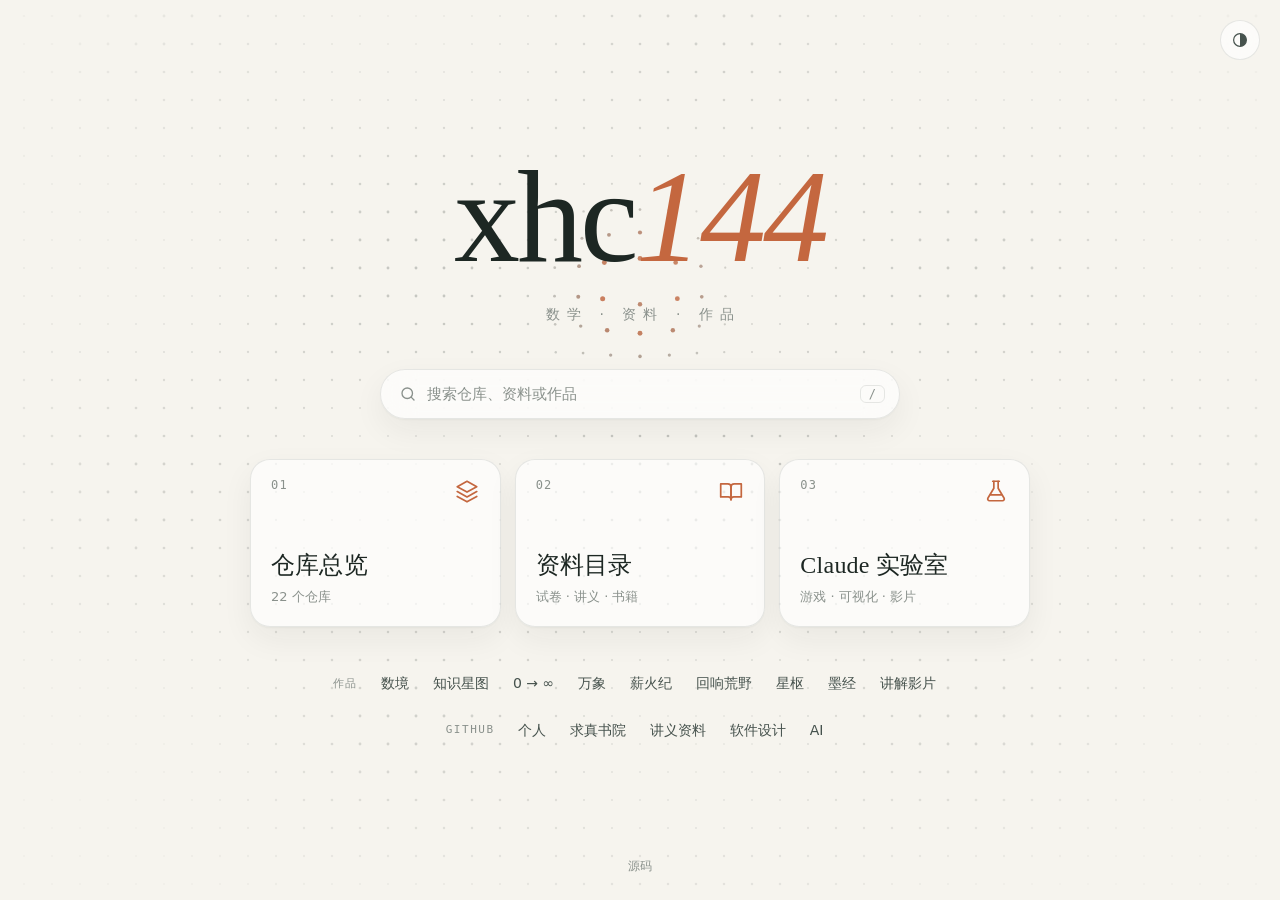
==== commit 40dccf21: "首页改为总入口，仓库总览移到 /repos/ - 根地址 xhc144.github.io 只放入口：仓库总览、资料文件目录、Claude 实验室、作品与 GitHub 账号，带全站搜索与背景点阵交互" ====
--- a/docs/index.html
+++ b/docs/index.html
@@ -3,1015 +3,55 @@
 <head>
   <meta charset="utf-8">
   <meta name="viewport" content="width=device-width, initial-scale=1">
-  <title>xhc144 仓库总览</title>
-  <meta name="description" content="xhc144 的 22 个 GitHub 仓库：求真书院资料、讲义与学科资料、软件游戏与设计、AI 工具。逐个核对了每个分支是否已并入 main。">
+  <title>xhc144</title>
+  <meta name="description" content="xhc144：仓库总览、资料目录、Claude 实验室。">
   <meta http-equiv="Content-Security-Policy" content="default-src 'self'; script-src 'self'; style-src 'self'; img-src 'self' data:; object-src 'none'; base-uri 'self'">
-  <meta name="theme-color" content="#193f3a">
+  <meta name="theme-color" content="#f6f4ee" media="(prefers-color-scheme: light)">
+  <meta name="theme-color" content="#141513" media="(prefers-color-scheme: dark)">
   <link rel="icon" href="data:image/svg+xml,%3Csvg xmlns='http://www.w3.org/2000/svg' viewBox='0 0 64 64'%3E%3Crect width='64' height='64' rx='12' fill='%23193f3a'/%3E%3Ctext x='32' y='46' text-anchor='middle' font-size='44' fill='%23dceae1'%3E%CE%A3%3C/text%3E%3C/svg%3E">
-  <script src="./boot.js"></script>
-  <link rel="stylesheet" href="./home.css?v=2026-10-20">
-  <script src="./home.js?v=2026-10-20" defer></script>
+  <script src="./boot.js" data-portal></script>
+  <link rel="stylesheet" href="./portal.css?v=2026-10-20">
+  <script src="./portal.js?v=2026-10-20" defer></script>
 </head>
 <body>
-  <a class="skip-link" href="#main">跳到主内容</a>
-  <header class="hero">
-    <div class="wrap">
-      <div class="hero-top">
-        <p class="brand"><span aria-hidden="true">∑</span>xhc144 · 仓库总览</p>
-        <button type="button" class="theme-toggle" id="theme-toggle" aria-label="切换深浅色">◐</button>
-      </div>
-      <h1>我的全部仓库，<br>一页看清。</h1>
-      <p class="lede">个人账号与 4 个组织下的 22 个仓库：数学与物理资料、AI 工具、软件游戏、设计作品。每个仓库写明用途、入口和限制，并逐个核对了分支——哪些内容已经在 main，哪些还只在分支里。</p>
-      <dl class="stats">
-        <div><dt>仓库</dt><dd>22</dd><p>7 公开 · 15 私有</p></div>
-        <div><dt>账号与组织</dt><dd>5</dd><p>个人账号 + 4 个组织</p></div>
-        <div><dt>分支</dt><dd>91</dd><p>不含 main，80 个内容已在 main</p></div>
-        <div class="stat-warn"><dt>内容只在分支</dt><dd>8</dd><p>5 个仓库，另 3 个只差记录</p></div>
-      </dl>
-      <nav class="owner-nav" aria-label="按组织跳转"><a href="#owner-xhc144-qiuzhen"><b>求真书院资料</b><span>xhc144-qiuzhen · 4</span></a><a href="#owner-xhc144-notes"><b>讲义与学科资料</b><span>xhc144-notes · 7</span></a><a href="#owner-xhc144-works"><b>软件、游戏与设计</b><span>xhc144-works · 6</span></a><a href="#owner-xhc144-ai"><b>AI 工具与研究</b><span>xhc144-ai · 2</span></a><a href="#owner-xhc144"><b>个人账号</b><span>xhc144 · 3</span></a><a href="#branches"><b>分支核查</b><span>8 处内容只在分支</span></a><a href="./materials/"><b>资料文件目录</b><span>按试卷、学科找 PDF</span></a></nav>
+  <canvas id="field" aria-hidden="true"></canvas>
+  <button type="button" class="theme-toggle" id="theme-toggle" aria-label="切换深浅色"><svg viewBox="0 0 24 24" aria-hidden="true"><circle cx="12" cy="12" r="8.5"/><path d="M12 3.5a8.5 8.5 0 0 1 0 17Z"/></svg></button>
+  <main>
+    <h1 class="title" aria-label="xhc144"><span class="l" aria-hidden="true"><span>x</span></span><span class="l" aria-hidden="true"><span>h</span></span><span class="l" aria-hidden="true"><span>c</span></span><span class="l" aria-hidden="true"><span>1</span></span><span class="l" aria-hidden="true"><span>4</span></span><span class="l" aria-hidden="true"><span>4</span></span></h1>
+    <p class="tagline reveal">数学 · 资料 · 作品</p>
+
+    <div class="search reveal" role="search">
+      <svg viewBox="0 0 24 24" aria-hidden="true"><circle cx="11" cy="11" r="7"/><path d="m20 20-3.5-3.5"/></svg>
+      <input id="q" type="text" placeholder="搜索仓库、资料或作品" autocomplete="off" spellcheck="false" role="combobox" aria-label="搜索仓库、资料或作品" aria-expanded="false" aria-controls="results" aria-autocomplete="list">
+      <kbd aria-hidden="true">/</kbd>
+      <ul id="results" role="listbox" aria-label="搜索结果" hidden></ul>
     </div>
-  </header>
 
-  <main id="main" tabindex="-1">
-    <section class="spotlight wrap" id="branches" aria-labelledby="branches-title">
-      <div class="section-head">
-        <p class="eyebrow">分支核查 · 2026-10-20</p>
-        <h2 id="branches-title">这些内容还只在分支里</h2>
-        <p>逐个比较了 91 个分支与 main 的文件内容。下面 8 个分支有 main 没有的实质内容，另有 3 个只差几份记录文件；其余 80 个分支的内容 main 都已经有了（含提交历史不同、但文件相同的情况）。</p>
-      </div>
-      <ol class="spot-list">
-        <li>
-          <div class="spot-head"><a class="spot-repo" href="#Claude-lab-2">Folio PDF 阅读器</a><span class="spot-where">Claude-lab-2</span></div>
-          <a class="spot-branch" href="https://github.com/xhc144/Claude-lab-2/tree/claude/pdf-reader"><svg viewBox="0 0 16 16" aria-hidden="true"><path d="M5 3.25a1.75 1.75 0 1 1-2.5 1.58v6.34a1.75 1.75 0 1 1 1.5 0V9.6c.5-.45 1.2-.7 2-.7h3a1.5 1.5 0 0 0 1.5-1.5v-.57a1.75 1.75 0 1 1 1.5 0v.57a3 3 0 0 1-3 3H6a1.5 1.5 0 0 0-1.5 1.5v-.07A1.75 1.75 0 0 1 5 3.25Z"/></svg><code>claude/pdf-reader</code><svg viewBox="0 0 16 16" aria-hidden="true"><path d="M5.2 3.5h7.3v7.3h-1.5V6.06l-6.7 6.7-1.06-1.06 6.7-6.7H5.2V3.5Z"/></svg></a>
-          <p>Folio PDF 阅读器的全部源码、截图、打包脚本与 CI 工作流，共 178 个 main 没有的文件。</p>
-          <p class="spot-facts">178 个文件仅在分支 · 1 个文件分支较新 · 10 个独立提交 · 最后提交 2026-10-20</p>
-        </li>
-        <li>
-          <div class="spot-head"><a class="spot-repo" href="#qiuzhen-2027-reference-library">2027 领军计划参考书库</a><span class="spot-where">qiuzhen-2027-reference-library</span></div>
-          <a class="spot-branch" href="https://github.com/xhc144-qiuzhen/qiuzhen-2027-reference-library/tree/retypeset/zhao-qualitative-semiquantitative-physics"><svg viewBox="0 0 16 16" aria-hidden="true"><path d="M5 3.25a1.75 1.75 0 1 1-2.5 1.58v6.34a1.75 1.75 0 1 1 1.5 0V9.6c.5-.45 1.2-.7 2-.7h3a1.5 1.5 0 0 0 1.5-1.5v-.57a1.75 1.75 0 1 1 1.5 0v.57a3 3 0 0 1-3 3H6a1.5 1.5 0 0 0-1.5 1.5v-.07A1.75 1.75 0 0 1 5 3.25Z"/></svg><code>retypeset/zhao-qualitative-semiquantitative-physics</code><svg viewBox="0 0 16 16" aria-hidden="true"><path d="M5.2 3.5h7.3v7.3h-1.5V6.06l-6.7 6.7-1.06-1.06 6.7-6.7H5.2V3.5Z"/></svg></a>
-          <p>赵凯华《定性与半定量物理学》重排的暂停稿：已验 144/249 源页，另存 145–161 页未验草稿。按当时要求暂停、不并入 main。</p>
-          <p class="spot-facts">421 个文件仅在分支 · 31 个独立提交 · 最后提交 2026-10-06</p>
-        </li>
-        <li>
-          <div class="spot-head"><a class="spot-repo" href="#qiuzhen-2027-reference-library">2027 领军计划参考书库</a><span class="spot-where">qiuzhen-2027-reference-library</span></div>
-          <a class="spot-branch" href="https://github.com/xhc144-qiuzhen/qiuzhen-2027-reference-library/tree/retypeset/introduction-linear-algebra-zh-cn"><svg viewBox="0 0 16 16" aria-hidden="true"><path d="M5 3.25a1.75 1.75 0 1 1-2.5 1.58v6.34a1.75 1.75 0 1 1 1.5 0V9.6c.5-.45 1.2-.7 2-.7h3a1.5 1.5 0 0 0 1.5-1.5v-.57a1.75 1.75 0 1 1 1.5 0v.57a3 3 0 0 1-3 3H6a1.5 1.5 0 0 0-1.5 1.5v-.07A1.75 1.75 0 0 1 5 3.25Z"/></svg><code>retypeset/introduction-linear-algebra-zh-cn</code><svg viewBox="0 0 16 16" aria-hidden="true"><path d="M5.2 3.5h7.3v7.3h-1.5V6.06l-6.7 6.7-1.06-1.06 6.7-6.7H5.2V3.5Z"/></svg></a>
-          <p>《线性代数入门》原生 LaTeX 重排的暂停稿：保留源 1–186 页（全书 335 页），183–186 页为未审草稿。按当时要求暂停、不并入 main。</p>
-          <p class="spot-facts">323 个文件仅在分支 · 15 个独立提交 · 最后提交 2026-10-06</p>
-        </li>
-        <li>
-          <div class="spot-head"><a class="spot-repo" href="#qiuzhen-2027-reference-library">2027 领军计划参考书库</a><span class="spot-where">qiuzhen-2027-reference-library</span></div>
-          <a class="spot-branch" href="https://github.com/xhc144-qiuzhen/qiuzhen-2027-reference-library/tree/translate/halliday-fundamentals-physics-zh-cn"><svg viewBox="0 0 16 16" aria-hidden="true"><path d="M5 3.25a1.75 1.75 0 1 1-2.5 1.58v6.34a1.75 1.75 0 1 1 1.5 0V9.6c.5-.45 1.2-.7 2-.7h3a1.5 1.5 0 0 0 1.5-1.5v-.57a1.75 1.75 0 1 1 1.5 0v.57a3 3 0 0 1-3 3H6a1.5 1.5 0 0 0-1.5 1.5v-.07A1.75 1.75 0 0 1 5 3.25Z"/></svg><code>translate/halliday-fundamentals-physics-zh-cn</code><svg viewBox="0 0 16 16" aria-hidden="true"><path d="M5.2 3.5h7.3v7.3h-1.5V6.06l-6.7 6.7-1.06-1.06 6.7-6.7H5.2V3.5Z"/></svg></a>
-          <p>Halliday 第 15 阶段待核草稿（第 4 章 4-7 节与问答题），未编译、未计入完成页数。</p>
-          <p class="spot-facts">7 个文件仅在分支 · 2 个独立提交 · 最后提交 2026-10-07</p>
-        </li>
-        <li>
-          <div class="spot-head"><a class="spot-repo" href="#gtm-selected-library">GTM 选书中文 LaTeX 项目</a><span class="spot-where">gtm-selected-library</span></div>
-          <a class="spot-branch" href="https://github.com/xhc144-notes/gtm-selected-library/tree/translate/gtm-282-zh"><svg viewBox="0 0 16 16" aria-hidden="true"><path d="M5 3.25a1.75 1.75 0 1 1-2.5 1.58v6.34a1.75 1.75 0 1 1 1.5 0V9.6c.5-.45 1.2-.7 2-.7h3a1.5 1.5 0 0 0 1.5-1.5v-.57a1.75 1.75 0 1 1 1.5 0v.57a3 3 0 0 1-3 3H6a1.5 1.5 0 0 0-1.5 1.5v-.07A1.75 1.75 0 0 1 5 3.25Z"/></svg><code>translate/gtm-282-zh</code><svg viewBox="0 0 16 16" aria-hidden="true"><path d="M5.2 3.5h7.3v7.3h-1.5V6.06l-6.7 6.7-1.06-1.06 6.7-6.7H5.2V3.5Z"/></svg></a>
-          <p>译稿已在 main；分支有一次源码包复验和更新的交接说明（含重新打包的源码 ZIP），尚未并入。</p>
-          <p class="spot-facts">1 个文件仅在分支 · 5 个文件分支较新 · 1 个独立提交 · 最后提交 2026-10-15</p>
-        </li>
-        <li>
-          <div class="spot-head"><a class="spot-repo" href="#claude-lab">Claude 实验仓库</a><span class="spot-where">claude-lab</span></div>
-          <a class="spot-branch" href="https://github.com/xhc144/claude-lab/tree/claude/determined-rubin-lapugg"><svg viewBox="0 0 16 16" aria-hidden="true"><path d="M5 3.25a1.75 1.75 0 1 1-2.5 1.58v6.34a1.75 1.75 0 1 1 1.5 0V9.6c.5-.45 1.2-.7 2-.7h3a1.5 1.5 0 0 0 1.5-1.5v-.57a1.75 1.75 0 1 1 1.5 0v.57a3 3 0 0 1-3 3H6a1.5 1.5 0 0 0-1.5 1.5v-.07A1.75 1.75 0 0 1 5 3.25Z"/></svg><code>claude/determined-rubin-lapugg</code><svg viewBox="0 0 16 16" aria-hidden="true"><path d="M5.2 3.5h7.3v7.3h-1.5V6.06l-6.7 6.7-1.06-1.06 6.7-6.7H5.2V3.5Z"/></svg></a>
-          <p>新增 GitHub Pages 部署工作流 .github/workflows/pages.yml，并让 Ship 合并后触发部署；未并入 main。</p>
-          <p class="spot-facts">1 个文件仅在分支 · 2 个文件分支较新 · 1 个文件 main 较新 · 1 个独立提交 · 最后提交 2026-10-16</p>
-        </li>
-        <li>
-          <div class="spot-head"><a class="spot-repo" href="#chem-teaching-materials">高中化学教学资料</a><span class="spot-where">chem-teaching-materials</span></div>
-          <a class="spot-branch" href="https://github.com/xhc144-notes/chem-teaching-materials/tree/claude/funny-cori-g00nra"><svg viewBox="0 0 16 16" aria-hidden="true"><path d="M5 3.25a1.75 1.75 0 1 1-2.5 1.58v6.34a1.75 1.75 0 1 1 1.5 0V9.6c.5-.45 1.2-.7 2-.7h3a1.5 1.5 0 0 0 1.5-1.5v-.57a1.75 1.75 0 1 1 1.5 0v.57a3 3 0 0 1-3 3H6a1.5 1.5 0 0 0-1.5 1.5v-.07A1.75 1.75 0 0 1 5 3.25Z"/></svg><code>claude/funny-cori-g00nra</code><svg viewBox="0 0 16 16" aria-hidden="true"><path d="M5.2 3.5h7.3v7.3h-1.5V6.06l-6.7 6.7-1.06-1.06 6.7-6.7H5.2V3.5Z"/></svg></a>
-          <p>新增「数值积分实验台」网页（输入函数后对比各算法误差），并改了 README；未并入 main。</p>
-          <p class="spot-facts">1 个文件仅在分支 · 1 个文件分支较新 · 1 个独立提交 · 最后提交 2026-10-16</p>
-        </li>
-        <li>
-          <div class="spot-head"><a class="spot-repo" href="#chem-teaching-materials">高中化学教学资料</a><span class="spot-where">chem-teaching-materials</span></div>
-          <a class="spot-branch" href="https://github.com/xhc144-notes/chem-teaching-materials/tree/claude/vibrant-lamport-q2zg1b"><svg viewBox="0 0 16 16" aria-hidden="true"><path d="M5 3.25a1.75 1.75 0 1 1-2.5 1.58v6.34a1.75 1.75 0 1 1 1.5 0V9.6c.5-.45 1.2-.7 2-.7h3a1.5 1.5 0 0 0 1.5-1.5v-.57a1.75 1.75 0 1 1 1.5 0v.57a3 3 0 0 1-3 3H6a1.5 1.5 0 0 0-1.5 1.5v-.07A1.75 1.75 0 0 1 5 3.25Z"/></svg><code>claude/vibrant-lamport-q2zg1b</code><svg viewBox="0 0 16 16" aria-hidden="true"><path d="M5.2 3.5h7.3v7.3h-1.5V6.06l-6.7 6.7-1.06-1.06 6.7-6.7H5.2V3.5Z"/></svg></a>
-          <p>新增《数值积分与数值微分》合编网页讲义；未并入 main。</p>
-          <p class="spot-facts">1 个文件仅在分支 · 1 个独立提交 · 最后提交 2026-10-16</p>
-        </li>
-      </ol>
-      <div class="spot-minor">
-        <h3>只差一些记录文件</h3>
-        <ul>
-          <li><a href="https://github.com/xhc144-notes/gtm-selected-library/tree/translate/gtm-005-zh"><code>gtm-selected-library · translate/gtm-005-zh</code></a><span>译稿已在 main；分支多一次续接核验记录，交付说明比 main 新。</span></li>
-          <li><a href="https://github.com/xhc144-qiuzhen/qiuzhen-2027-reference-library/tree/preserve/zorich-ii-20261006T124547Z-source-drafts"><code>qiuzhen-2027-reference-library · preserve/zorich-ii-20261006T124547Z-source-drafts</code></a><span>Zorich II 草稿保存点；main 已有更新版本，仅多一份交接记录。</span></li>
-          <li><a href="https://github.com/xhc144-qiuzhen/qiuzhen-2027-reference-library/tree/preserve/zorich-ii-20261006T131039Z-remaining-drafts"><code>qiuzhen-2027-reference-library · preserve/zorich-ii-20261006T131039Z-remaining-drafts</code></a><span>Zorich II 剩余草稿保存点；main 已有更新版本，仅多一份交接记录。</span></li>
-        </ul>
-      </div>
-    </section>
+    <nav class="entries reveal" aria-label="主要入口">
+      <a href="repos/">
+        <span class="num">01</span><svg viewBox="0 0 24 24" aria-hidden="true"><path d="m12 3 9 5-9 5-9-5 9-5Z"/><path d="m3 12.5 9 5 9-5"/><path d="m3 17 9 5 9-5"/></svg>
+        <b>仓库总览</b>
+        <span class="meta">22 个仓库</span>
+        <span class="arrow" aria-hidden="true">→</span>
+      </a>
+      <a href="materials/">
+        <span class="num">02</span><svg viewBox="0 0 24 24" aria-hidden="true"><path d="M2.5 5.5H9a3 3 0 0 1 3 3V20a2.5 2.5 0 0 0-2.5-2.5h-7Z"/><path d="M21.5 5.5H15a3 3 0 0 0-3 3V20a2.5 2.5 0 0 1 2.5-2.5h7Z"/></svg>
+        <b>资料目录</b>
+        <span class="meta">试卷 · 讲义 · 书籍</span>
+        <span class="arrow" aria-hidden="true">→</span>
+      </a>
+      <a href="claude-lab/">
+        <span class="num">03</span><svg viewBox="0 0 24 24" aria-hidden="true"><path d="M9 3h6"/><path d="M10 3v6.5L4.6 18.4A1.7 1.7 0 0 0 6.1 21h11.8a1.7 1.7 0 0 0 1.5-2.6L14 9.5V3"/><path d="M7 15.5h10"/></svg>
+        <b>Claude 实验室</b>
+        <span class="meta">游戏 · 可视化 · 影片</span>
+        <span class="arrow" aria-hidden="true">→</span>
+      </a>
+    </nav>
 
-    <section class="browse wrap" aria-label="仓库列表">
-      <form class="filters" id="filters" role="search">
-        <label class="search"><span class="sr-only">搜索仓库</span><input id="q" type="search" placeholder="搜索仓库、用途或分支，如：GTM、塔防、拓扑…" autocomplete="off"></label>
-        <div class="chips chips-tags" role="group" aria-label="按类别筛选">
-          <button type="button" class="chip" data-tag="" aria-pressed="true">全部 <span>22</span></button>
-          <button type="button" class="chip" data-tag="math" aria-pressed="false">数学 <span>14</span></button>
-          <button type="button" class="chip" data-tag="physics" aria-pressed="false">物理 <span>5</span></button>
-          <button type="button" class="chip" data-tag="chemistry" aria-pressed="false">化学 <span>1</span></button>
-          <button type="button" class="chip" data-tag="exam" aria-pressed="false">试卷与竞赛 <span>2</span></button>
-          <button type="button" class="chip" data-tag="translation" aria-pressed="false">译稿与重排 <span>3</span></button>
-          <button type="button" class="chip" data-tag="ai" aria-pressed="false">AI <span>8</span></button>
-          <button type="button" class="chip" data-tag="software" aria-pressed="false">软件 <span>7</span></button>
-          <button type="button" class="chip" data-tag="game" aria-pressed="false">游戏 <span>3</span></button>
-          <button type="button" class="chip" data-tag="film" aria-pressed="false">影片 <span>1</span></button>
-          <button type="button" class="chip" data-tag="design" aria-pressed="false">设计 <span>1</span></button>
-        </div>
-        <div class="chips chips-vis" role="group" aria-label="按可见性筛选">
-          <button type="button" class="chip" data-vis="" aria-pressed="true">全部</button>
-          <button type="button" class="chip" data-vis="public" aria-pressed="false">公开</button>
-          <button type="button" class="chip" data-vis="private" aria-pressed="false">私有</button>
-          <button type="button" class="chip chip-warn" data-open="1" aria-pressed="false">分支有内容</button>
-        </div>
-        <p class="result-count" id="result-count" role="status" aria-live="polite"></p>
-      </form>
-
-      <section class="owner" id="owner-xhc144-qiuzhen" aria-labelledby="owner-xhc144-qiuzhen-title">
-        <div class="owner-head">
-          <h2 id="owner-xhc144-qiuzhen-title">求真书院资料</h2>
-          <p><a href="https://github.com/xhc144-qiuzhen">xhc144-qiuzhen</a> · 4 个仓库 · 2027 数学领军计划的考纲参考书、补充书目、教师讲义与清华历年试卷。</p>
-        </div>
-        <div class="grid">
-      <article class="repo repo-open" id="qiuzhen-2027-reference-library" data-tags="math physics translation" data-vis="private" data-search="xhc144-qiuzhen/qiuzhen-2027-reference-library 2027 领军计划参考书库 按学科整理考纲参考书的中文阅读入口：23 本中文译稿与 21 本中文原书，共 44 本；每本书附匹配源码、版本历史和原书对照。 分析、代数、几何与拓扑、概率与统计、应用数学、物理分区浏览 译稿为原生 latex 重排，附匹配源码与版本历史 部分原件使用 git lfs，新增 pdf 与源码用普通 git 数学 物理 译稿与重排 tex continue/zorich-ii-20261006-source-recovered fix/beginning-topology-figure420-20261006 fix/graph-navigation-20261006 fix/halliday-vol02-fig16-14 fix/halliday-vol03-navigation-30-8 fix/rice-formulas-20261006 integrate/halliday-complete-20261006 preserve/zorich-ii-20261006t124547z-source-drafts preserve/zorich-ii-20261006t131039z-remaining-drafts recover/dummit-foote-20261006 recover/zorich-ii-20261006 retypeset/introduction-linear-algebra-zh-cn retypeset/numerical-linear-algebra-gao-wei-bai retypeset/shan-probability-expectation-zh-cn retypeset/zhao-qualitative-semiquantitative-physics translate/beginning-topology-20261005 translate/coxeter-introduction-geometry-zh-cn translate/dummit-foote-abstract-algebra-zh-cn translate/groups-matrices-vector-spaces-zh translate/halliday-fundamentals-physics-zh-cn translate/halliday-vol01-lossless-zh-cn translate/halliday-vol01-zh-cn translate/halliday-vol02-zh-cn translate/halliday-vol03-zh-cn translate/halliday-vol04-zh-cn translate/mathematical-analysis-i-zh-cn translate/mathematical-statistics-data-analysis-zh-cn translate/openintro-statistics-zh-cn translate/photons-and-nuclei-20261005 translate/probabilistic-method-4 translate/zorich-mathematical-analysis-ii-zh-cn translation/fascinating-world-graph-theory-zh-20261005 translations/intermediate-counting-probability-20261005 translations/the-knot-book-20261005">
-        <header>
-          <p class="repo-path"><a href="https://github.com/xhc144-qiuzhen/qiuzhen-2027-reference-library" title="xhc144-qiuzhen/qiuzhen-2027-reference-library">qiuzhen-2027-reference-library</a></p>
-          <p class="badges"><span class="badge badge-private"><svg viewBox="0 0 16 16" aria-hidden="true"><path d="M4.5 7V5a3.5 3.5 0 0 1 7 0v2h.5A1.5 1.5 0 0 1 13.5 8.5v5A1.5 1.5 0 0 1 12 15H4a1.5 1.5 0 0 1-1.5-1.5v-5A1.5 1.5 0 0 1 4 7h.5Zm1.5 0h4V5a2 2 0 1 0-4 0v2Z"/></svg>私有</span><span class="badge badge-warn"><svg viewBox="0 0 16 16" aria-hidden="true"><path d="M5 3.25a1.75 1.75 0 1 1-2.5 1.58v6.34a1.75 1.75 0 1 1 1.5 0V9.6c.5-.45 1.2-.7 2-.7h3a1.5 1.5 0 0 0 1.5-1.5v-.57a1.75 1.75 0 1 1 1.5 0v.57a3 3 0 0 1-3 3H6a1.5 1.5 0 0 0-1.5 1.5v-.07A1.75 1.75 0 0 1 5 3.25Z"/></svg>分支有内容</span></p>
-        </header>
-        <h3>2027 领军计划参考书库</h3>
-        
-        <p class="summary">按学科整理考纲参考书的中文阅读入口：23 本中文译稿与 21 本中文原书，共 44 本；每本书附匹配源码、版本历史和原书对照。</p>
-        <ul class="highlights"><li>分析、代数、几何与拓扑、概率与统计、应用数学、物理分区浏览</li><li>译稿为原生 LaTeX 重排，附匹配源码与版本历史</li><li>部分原件使用 Git LFS，新增 PDF 与源码用普通 Git</li></ul>
-        
-        <p class="tags"><span class="tag">数学</span><span class="tag">物理</span><span class="tag">译稿与重排</span></p>
-        <p class="meta"><span>TeX</span><span>1.5 GB</span><span>13,625 个文件 · 1,857 个 PDF</span><span>更新于 2026-10-14</span></p>
-        <nav class="links" aria-label="qiuzhen-2027-reference-library 入口"><a href="https://github.com/xhc144-qiuzhen/qiuzhen-2027-reference-library">仓库主页</a><a href="https://github.com/xhc144-qiuzhen/qiuzhen-2027-reference-library/blob/main/docs/books.md">逐书详情</a><a href="https://github.com/xhc144-qiuzhen/qiuzhen-2027-reference-library/releases">Releases · 1</a><a href="https://github.com/xhc144-qiuzhen/qiuzhen-2027-reference-library/branches/all">全部分支 · 35</a></nav>
-        <details class="branches has-open">
-        <summary><svg viewBox="0 0 16 16" aria-hidden="true"><path d="M5 3.25a1.75 1.75 0 1 1-2.5 1.58v6.34a1.75 1.75 0 1 1 1.5 0V9.6c.5-.45 1.2-.7 2-.7h3a1.5 1.5 0 0 0 1.5-1.5v-.57a1.75 1.75 0 1 1 1.5 0v.57a3 3 0 0 1-3 3H6a1.5 1.5 0 0 0-1.5 1.5v-.07A1.75 1.75 0 0 1 5 3.25Z"/></svg><span>35 个分支</span><span class="branch-sum"><b>5 个有未并入内容</b></span></summary>
-        
-        <ul>
-          <li class="is-open">
-            <div class="branch-head"><a href="https://github.com/xhc144-qiuzhen/qiuzhen-2027-reference-library/tree/retypeset/zhao-qualitative-semiquantitative-physics"><code>retypeset/zhao-qualitative-semiquantitative-physics</code></a><span class="state state-warn">有仅在分支的文件</span></div>
-            <p class="branch-facts">421 个文件仅在分支 · 31 个独立提交 · 2026-10-06 · <a href="https://github.com/xhc144-qiuzhen/qiuzhen-2027-reference-library/compare/main...retypeset/zhao-qualitative-semiquantitative-physics">与 main 比较</a></p>
-            <p class="branch-note">赵凯华《定性与半定量物理学》重排的暂停稿：已验 144/249 源页，另存 145–161 页未验草稿。按当时要求暂停、不并入 main。</p>
-          </li>
-          <li class="is-open">
-            <div class="branch-head"><a href="https://github.com/xhc144-qiuzhen/qiuzhen-2027-reference-library/tree/retypeset/introduction-linear-algebra-zh-cn"><code>retypeset/introduction-linear-algebra-zh-cn</code></a><span class="state state-warn">有仅在分支的文件</span></div>
-            <p class="branch-facts">323 个文件仅在分支 · 15 个独立提交 · 2026-10-06 · <a href="https://github.com/xhc144-qiuzhen/qiuzhen-2027-reference-library/compare/main...retypeset/introduction-linear-algebra-zh-cn">与 main 比较</a></p>
-            <p class="branch-note">《线性代数入门》原生 LaTeX 重排的暂停稿：保留源 1–186 页（全书 335 页），183–186 页为未审草稿。按当时要求暂停、不并入 main。</p>
-          </li>
-          <li class="is-open">
-            <div class="branch-head"><a href="https://github.com/xhc144-qiuzhen/qiuzhen-2027-reference-library/tree/translate/halliday-fundamentals-physics-zh-cn"><code>translate/halliday-fundamentals-physics-zh-cn</code></a><span class="state state-warn">有仅在分支的文件</span></div>
-            <p class="branch-facts">7 个文件仅在分支 · 2 个独立提交 · 2026-10-07 · <a href="https://github.com/xhc144-qiuzhen/qiuzhen-2027-reference-library/compare/main...translate/halliday-fundamentals-physics-zh-cn">与 main 比较</a></p>
-            <p class="branch-note">Halliday 第 15 阶段待核草稿（第 4 章 4-7 节与问答题），未编译、未计入完成页数。</p>
-          </li>
-          <li class="is-open">
-            <div class="branch-head"><a href="https://github.com/xhc144-qiuzhen/qiuzhen-2027-reference-library/tree/preserve/zorich-ii-20261006T124547Z-source-drafts"><code>preserve/zorich-ii-20261006T124547Z-source-drafts</code></a><span class="state state-warn">有仅在分支的文件</span></div>
-            <p class="branch-facts">1 个文件仅在分支 · 4 个文件 main 较新 · 1 个独立提交 · 2026-10-06 · <a href="https://github.com/xhc144-qiuzhen/qiuzhen-2027-reference-library/compare/main...preserve/zorich-ii-20261006T124547Z-source-drafts">与 main 比较</a></p>
-            <p class="branch-note">Zorich II 草稿保存点；main 已有更新版本，仅多一份交接记录。</p>
-          </li>
-          <li class="is-open">
-            <div class="branch-head"><a href="https://github.com/xhc144-qiuzhen/qiuzhen-2027-reference-library/tree/preserve/zorich-ii-20261006T131039Z-remaining-drafts"><code>preserve/zorich-ii-20261006T131039Z-remaining-drafts</code></a><span class="state state-warn">有仅在分支的文件</span></div>
-            <p class="branch-facts">1 个文件仅在分支 · 6 个文件 main 较新 · 1 个独立提交 · 2026-10-06 · <a href="https://github.com/xhc144-qiuzhen/qiuzhen-2027-reference-library/compare/main...preserve/zorich-ii-20261006T131039Z-remaining-drafts">与 main 比较</a></p>
-            <p class="branch-note">Zorich II 剩余草稿保存点；main 已有更新版本，仅多一份交接记录。</p>
-          </li></ul>
-        <details class="merged"><summary>另外 29 个分支的内容已在 main</summary><ul>
-          <li class="">
-            <div class="branch-head"><a href="https://github.com/xhc144-qiuzhen/qiuzhen-2027-reference-library/tree/continue/zorich-ii-20261006-source-recovered"><code>continue/zorich-ii-20261006-source-recovered</code></a><span class="state state-ok">已并入 main</span></div>
-            <p class="branch-facts">落后 main 53 个提交 · 2026-10-06</p>
-            
-          </li>
-          <li class="">
-            <div class="branch-head"><a href="https://github.com/xhc144-qiuzhen/qiuzhen-2027-reference-library/tree/fix/beginning-topology-figure420-20261006"><code>fix/beginning-topology-figure420-20261006</code></a><span class="state state-ok">已并入 main</span></div>
-            <p class="branch-facts">落后 main 144 个提交 · 2026-10-06</p>
-            
-          </li>
-          <li class="">
-            <div class="branch-head"><a href="https://github.com/xhc144-qiuzhen/qiuzhen-2027-reference-library/tree/fix/graph-navigation-20261006"><code>fix/graph-navigation-20261006</code></a><span class="state state-ok">已并入 main</span></div>
-            <p class="branch-facts">落后 main 56 个提交 · 2026-10-06</p>
-            
-          </li>
-          <li class="">
-            <div class="branch-head"><a href="https://github.com/xhc144-qiuzhen/qiuzhen-2027-reference-library/tree/fix/halliday-vol02-fig16-14"><code>fix/halliday-vol02-fig16-14</code></a><span class="state state-ok">已并入 main</span></div>
-            <p class="branch-facts">落后 main 81 个提交 · 2026-10-06</p>
-            
-          </li>
-          <li class="">
-            <div class="branch-head"><a href="https://github.com/xhc144-qiuzhen/qiuzhen-2027-reference-library/tree/fix/halliday-vol03-navigation-30-8"><code>fix/halliday-vol03-navigation-30-8</code></a><span class="state state-ok">已并入 main</span></div>
-            <p class="branch-facts">落后 main 38 个提交 · 2026-10-06</p>
-            
-          </li>
-          <li class="">
-            <div class="branch-head"><a href="https://github.com/xhc144-qiuzhen/qiuzhen-2027-reference-library/tree/fix/rice-formulas-20261006"><code>fix/rice-formulas-20261006</code></a><span class="state state-ok">已并入 main</span></div>
-            <p class="branch-facts">落后 main 52 个提交 · 2026-10-06</p>
-            
-          </li>
-          <li class="">
-            <div class="branch-head"><a href="https://github.com/xhc144-qiuzhen/qiuzhen-2027-reference-library/tree/integrate/halliday-complete-20261006"><code>integrate/halliday-complete-20261006</code></a><span class="state state-ok">已并入 main</span></div>
-            <p class="branch-facts">落后 main 27 个提交 · 2026-10-06</p>
-            
-          </li>
-          <li class="">
-            <div class="branch-head"><a href="https://github.com/xhc144-qiuzhen/qiuzhen-2027-reference-library/tree/recover/dummit-foote-20261006"><code>recover/dummit-foote-20261006</code></a><span class="state state-ok">main 已有更新版本</span></div>
-            <p class="branch-facts">4 个文件 main 较新 · 58 个独立提交 · 2026-10-06</p>
-            
-          </li>
-          <li class="">
-            <div class="branch-head"><a href="https://github.com/xhc144-qiuzhen/qiuzhen-2027-reference-library/tree/recover/zorich-ii-20261006"><code>recover/zorich-ii-20261006</code></a><span class="state state-ok">main 已有更新版本</span></div>
-            <p class="branch-facts">14 个文件 main 较新 · 7 个独立提交 · 2026-10-06</p>
-            
-          </li>
-          <li class="">
-            <div class="branch-head"><a href="https://github.com/xhc144-qiuzhen/qiuzhen-2027-reference-library/tree/retypeset/numerical-linear-algebra-gao-wei-bai"><code>retypeset/numerical-linear-algebra-gao-wei-bai</code></a><span class="state state-ok">内容已在 main</span></div>
-            <p class="branch-facts">15 个独立提交 · 2026-10-06</p>
-            
-          </li>
-          <li class="">
-            <div class="branch-head"><a href="https://github.com/xhc144-qiuzhen/qiuzhen-2027-reference-library/tree/retypeset/shan-probability-expectation-zh-cn"><code>retypeset/shan-probability-expectation-zh-cn</code></a><span class="state state-ok">内容已在 main</span></div>
-            <p class="branch-facts">12 个独立提交 · 2026-10-05</p>
-            
-          </li>
-          <li class="">
-            <div class="branch-head"><a href="https://github.com/xhc144-qiuzhen/qiuzhen-2027-reference-library/tree/translate/beginning-topology-20261005"><code>translate/beginning-topology-20261005</code></a><span class="state state-ok">已并入 main</span></div>
-            <p class="branch-facts">落后 main 482 个提交 · 2026-10-05</p>
-            
-          </li>
-          <li class="">
-            <div class="branch-head"><a href="https://github.com/xhc144-qiuzhen/qiuzhen-2027-reference-library/tree/translate/coxeter-introduction-geometry-zh-cn"><code>translate/coxeter-introduction-geometry-zh-cn</code></a><span class="state state-ok">已并入 main</span></div>
-            <p class="branch-facts">落后 main 445 个提交 · 2026-10-05</p>
-            
-          </li>
-          <li class="">
-            <div class="branch-head"><a href="https://github.com/xhc144-qiuzhen/qiuzhen-2027-reference-library/tree/translate/dummit-foote-abstract-algebra-zh-cn"><code>translate/dummit-foote-abstract-algebra-zh-cn</code></a><span class="state state-ok">main 已有更新版本</span></div>
-            <p class="branch-facts">14 个文件 main 较新 · 51 个独立提交 · 2026-10-06</p>
-            
-          </li>
-          <li class="">
-            <div class="branch-head"><a href="https://github.com/xhc144-qiuzhen/qiuzhen-2027-reference-library/tree/translate/groups-matrices-vector-spaces-zh"><code>translate/groups-matrices-vector-spaces-zh</code></a><span class="state state-ok">已并入 main</span></div>
-            <p class="branch-facts">落后 main 485 个提交 · 2026-10-05</p>
-            
-          </li>
-          <li class="">
-            <div class="branch-head"><a href="https://github.com/xhc144-qiuzhen/qiuzhen-2027-reference-library/tree/translate/halliday-vol01-lossless-zh-cn"><code>translate/halliday-vol01-lossless-zh-cn</code></a><span class="state state-ok">已并入 main</span></div>
-            <p class="branch-facts">落后 main 43 个提交 · 2026-10-06</p>
-            
-          </li>
-          <li class="">
-            <div class="branch-head"><a href="https://github.com/xhc144-qiuzhen/qiuzhen-2027-reference-library/tree/translate/halliday-vol01-zh-cn"><code>translate/halliday-vol01-zh-cn</code></a><span class="state state-ok">main 已有更新版本</span></div>
-            <p class="branch-facts">7 个文件 main 较新 · 4 个独立提交 · 2026-10-06</p>
-            
-          </li>
-          <li class="">
-            <div class="branch-head"><a href="https://github.com/xhc144-qiuzhen/qiuzhen-2027-reference-library/tree/translate/halliday-vol02-zh-cn"><code>translate/halliday-vol02-zh-cn</code></a><span class="state state-ok">已并入 main</span></div>
-            <p class="branch-facts">落后 main 274 个提交 · 2026-10-06</p>
-            
-          </li>
-          <li class="">
-            <div class="branch-head"><a href="https://github.com/xhc144-qiuzhen/qiuzhen-2027-reference-library/tree/translate/halliday-vol03-zh-cn"><code>translate/halliday-vol03-zh-cn</code></a><span class="state state-ok">已并入 main</span></div>
-            <p class="branch-facts">落后 main 270 个提交 · 2026-10-06</p>
-            
-          </li>
-          <li class="">
-            <div class="branch-head"><a href="https://github.com/xhc144-qiuzhen/qiuzhen-2027-reference-library/tree/translate/halliday-vol04-zh-cn"><code>translate/halliday-vol04-zh-cn</code></a><span class="state state-ok">main 已有更新版本</span></div>
-            <p class="branch-facts">2 个文件 main 较新 · 9 个独立提交 · 2026-10-06</p>
-            
-          </li>
-          <li class="">
-            <div class="branch-head"><a href="https://github.com/xhc144-qiuzhen/qiuzhen-2027-reference-library/tree/translate/mathematical-analysis-i-zh-cn"><code>translate/mathematical-analysis-i-zh-cn</code></a><span class="state state-ok">已并入 main</span></div>
-            <p class="branch-facts">落后 main 448 个提交 · 2026-10-06</p>
-            
-          </li>
-          <li class="">
-            <div class="branch-head"><a href="https://github.com/xhc144-qiuzhen/qiuzhen-2027-reference-library/tree/translate/mathematical-statistics-data-analysis-zh-cn"><code>translate/mathematical-statistics-data-analysis-zh-cn</code></a><span class="state state-ok">已并入 main</span></div>
-            <p class="branch-facts">落后 main 447 个提交 · 2026-10-05</p>
-            
-          </li>
-          <li class="">
-            <div class="branch-head"><a href="https://github.com/xhc144-qiuzhen/qiuzhen-2027-reference-library/tree/translate/openintro-statistics-zh-cn"><code>translate/openintro-statistics-zh-cn</code></a><span class="state state-ok">已并入 main</span></div>
-            <p class="branch-facts">落后 main 467 个提交 · 2026-10-05</p>
-            
-          </li>
-          <li class="">
-            <div class="branch-head"><a href="https://github.com/xhc144-qiuzhen/qiuzhen-2027-reference-library/tree/translate/photons-and-nuclei-20261005"><code>translate/photons-and-nuclei-20261005</code></a><span class="state state-ok">已并入 main</span></div>
-            <p class="branch-facts">落后 main 498 个提交 · 2026-10-05</p>
-            
-          </li>
-          <li class="">
-            <div class="branch-head"><a href="https://github.com/xhc144-qiuzhen/qiuzhen-2027-reference-library/tree/translate/probabilistic-method-4"><code>translate/probabilistic-method-4</code></a><span class="state state-ok">已并入 main</span></div>
-            <p class="branch-facts">落后 main 459 个提交 · 2026-10-05</p>
-            
-          </li>
-          <li class="">
-            <div class="branch-head"><a href="https://github.com/xhc144-qiuzhen/qiuzhen-2027-reference-library/tree/translate/zorich-mathematical-analysis-ii-zh-cn"><code>translate/zorich-mathematical-analysis-ii-zh-cn</code></a><span class="state state-ok">main 已有更新版本</span></div>
-            <p class="branch-facts">12 个文件 main 较新 · 5 个独立提交 · 2026-10-05</p>
-            
-          </li>
-          <li class="">
-            <div class="branch-head"><a href="https://github.com/xhc144-qiuzhen/qiuzhen-2027-reference-library/tree/translation/fascinating-world-graph-theory-zh-20261005"><code>translation/fascinating-world-graph-theory-zh-20261005</code></a><span class="state state-ok">已并入 main</span></div>
-            <p class="branch-facts">落后 main 506 个提交 · 2026-10-05</p>
-            
-          </li>
-          <li class="">
-            <div class="branch-head"><a href="https://github.com/xhc144-qiuzhen/qiuzhen-2027-reference-library/tree/translations/intermediate-counting-probability-20261005"><code>translations/intermediate-counting-probability-20261005</code></a><span class="state state-ok">已并入 main</span></div>
-            <p class="branch-facts">落后 main 479 个提交 · 2026-10-05</p>
-            
-          </li>
-          <li class="">
-            <div class="branch-head"><a href="https://github.com/xhc144-qiuzhen/qiuzhen-2027-reference-library/tree/translations/the-knot-book-20261005"><code>translations/the-knot-book-20261005</code></a><span class="state state-ok">已并入 main</span></div>
-            <p class="branch-facts">落后 main 475 个提交 · 2026-10-05</p>
-            
-          </li></ul></details>
-      </details>
-      </article>
-      <article class="repo" id="qiuzhen-supplementary-library" data-tags="math" data-vis="private" data-search="xhc144-qiuzhen/qiuzhen-supplementary-library 求真补充书目 2027 领军计划补充资料：交换代数与常微分方程教材、李思的讲义、编著与研究资料。原 69 份 pdf 去掉 3 份重复后保留 66 份，普通 git 存储，无需 git lfs。 按代数、分析等主题列出完整教材与讲义 试读、旧版本与课堂分讲归入同一主题 附 sha256 校验与来源记录 数学 ">
-        <header>
-          <p class="repo-path"><a href="https://github.com/xhc144-qiuzhen/qiuzhen-supplementary-library" title="xhc144-qiuzhen/qiuzhen-supplementary-library">qiuzhen-supplementary-library</a></p>
-          <p class="badges"><span class="badge badge-private"><svg viewBox="0 0 16 16" aria-hidden="true"><path d="M4.5 7V5a3.5 3.5 0 0 1 7 0v2h.5A1.5 1.5 0 0 1 13.5 8.5v5A1.5 1.5 0 0 1 12 15H4a1.5 1.5 0 0 1-1.5-1.5v-5A1.5 1.5 0 0 1 4 7h.5Zm1.5 0h4V5a2 2 0 1 0-4 0v2Z"/></svg>私有</span></p>
-        </header>
-        <h3>求真补充书目</h3>
-        
-        <p class="summary">2027 领军计划补充资料：交换代数与常微分方程教材、李思的讲义、编著与研究资料。原 69 份 PDF 去掉 3 份重复后保留 66 份，普通 Git 存储，无需 Git LFS。</p>
-        <ul class="highlights"><li>按代数、分析等主题列出完整教材与讲义</li><li>试读、旧版本与课堂分讲归入同一主题</li><li>附 SHA256 校验与来源记录</li></ul>
-        
-        <p class="tags"><span class="tag">数学</span></p>
-        <p class="meta"><span>180 MB</span><span>76 个文件 · 66 个 PDF</span><span>更新于 2026-10-14</span></p>
-        <nav class="links" aria-label="qiuzhen-supplementary-library 入口"><a href="https://github.com/xhc144-qiuzhen/qiuzhen-supplementary-library">仓库主页</a><a href="https://github.com/xhc144-qiuzhen/qiuzhen-supplementary-library/blob/main/SOURCES.md">来源记录</a></nav>
-        <p class="branches single"><svg viewBox="0 0 16 16" aria-hidden="true"><path d="M5 3.25a1.75 1.75 0 1 1-2.5 1.58v6.34a1.75 1.75 0 1 1 1.5 0V9.6c.5-.45 1.2-.7 2-.7h3a1.5 1.5 0 0 0 1.5-1.5v-.57a1.75 1.75 0 1 1 1.5 0v.57a3 3 0 0 1-3 3H6a1.5 1.5 0 0 0-1.5 1.5v-.07A1.75 1.75 0 0 1 5 3.25Z"/></svg><span>只有 main 分支</span></p>
-      </article>
-      <article class="repo" id="yupin-lecture-notes" data-tags="math" data-vis="private" data-search="xhc144-qiuzhen/yupin-lecture-notes 于品讲义 清华大学数学系于品教授的课程讲义归档：数学分析（三个版本）、riemann 几何、群与 galois 理论、抽象代数（香蕉空间可编辑源），另有第三方整理的数分习题解答。 10 份 pdf 原件按字节保存，不使用 git lfs 抽象代数保留 68 项 markdown 与图片源文件 第三方答案与教师讲义分别注明来源 数学 ">
-        <header>
-          <p class="repo-path"><a href="https://github.com/xhc144-qiuzhen/yupin-lecture-notes" title="xhc144-qiuzhen/yupin-lecture-notes">yupin-lecture-notes</a></p>
-          <p class="badges"><span class="badge badge-private"><svg viewBox="0 0 16 16" aria-hidden="true"><path d="M4.5 7V5a3.5 3.5 0 0 1 7 0v2h.5A1.5 1.5 0 0 1 13.5 8.5v5A1.5 1.5 0 0 1 12 15H4a1.5 1.5 0 0 1-1.5-1.5v-5A1.5 1.5 0 0 1 4 7h.5Zm1.5 0h4V5a2 2 0 1 0-4 0v2Z"/></svg>私有</span></p>
-        </header>
-        <h3>于品讲义</h3>
-        
-        <p class="summary">清华大学数学系于品教授的课程讲义归档：数学分析（三个版本）、Riemann 几何、群与 Galois 理论、抽象代数（香蕉空间可编辑源），另有第三方整理的数分习题解答。</p>
-        <ul class="highlights"><li>10 份 PDF 原件按字节保存，不使用 Git LFS</li><li>抽象代数保留 68 项 Markdown 与图片源文件</li><li>第三方答案与教师讲义分别注明来源</li></ul>
-        
-        <p class="tags"><span class="tag">数学</span></p>
-        <p class="meta"><span>37 MB</span><span>80 个文件 · 10 个 PDF</span><span>更新于 2026-10-14</span></p>
-        <nav class="links" aria-label="yupin-lecture-notes 入口"><a href="https://github.com/xhc144-qiuzhen/yupin-lecture-notes">仓库主页</a><a href="https://github.com/xhc144-qiuzhen/yupin-lecture-notes/tree/main/source">讲义原件</a></nav>
-        <p class="branches single"><svg viewBox="0 0 16 16" aria-hidden="true"><path d="M5 3.25a1.75 1.75 0 1 1-2.5 1.58v6.34a1.75 1.75 0 1 1 1.5 0V9.6c.5-.45 1.2-.7 2-.7h3a1.5 1.5 0 0 0 1.5-1.5v-.57a1.75 1.75 0 1 1 1.5 0v.57a3 3 0 0 1-3 3H6a1.5 1.5 0 0 0-1.5 1.5v-.07A1.75 1.75 0 0 1 5 3.25Z"/></svg><span>只有 main 分支</span></p>
-      </article>
-      <article class="repo" id="tsinghua-math-exams" data-tags="math exam" data-vis="private" data-search="xhc144-qiuzhen/tsinghua-math-exams 清华数学试卷 清华数学系与求真书院历年课程考试、资格考试，按学科、课程和年份整理；中文题目、ai 参考解答与原卷配对，并保留来源。 数学分析、测度与积分、复分析、代数、拓扑、泛函、优化、数值、概率统计等 每份试卷标注年份学期与考试类型 原卷与 latex 源码分列 数学 试卷与竞赛 tex review/linear-english-2024-midterm">
-        <header>
-          <p class="repo-path"><a href="https://github.com/xhc144-qiuzhen/tsinghua-math-exams" title="xhc144-qiuzhen/tsinghua-math-exams">tsinghua-math-exams</a></p>
-          <p class="badges"><span class="badge badge-private"><svg viewBox="0 0 16 16" aria-hidden="true"><path d="M4.5 7V5a3.5 3.5 0 0 1 7 0v2h.5A1.5 1.5 0 0 1 13.5 8.5v5A1.5 1.5 0 0 1 12 15H4a1.5 1.5 0 0 1-1.5-1.5v-5A1.5 1.5 0 0 1 4 7h.5Zm1.5 0h4V5a2 2 0 1 0-4 0v2Z"/></svg>私有</span></p>
-        </header>
-        <h3>清华数学试卷</h3>
-        
-        <p class="summary">清华数学系与求真书院历年课程考试、资格考试，按学科、课程和年份整理；中文题目、AI 参考解答与原卷配对，并保留来源。</p>
-        <ul class="highlights"><li>数学分析、测度与积分、复分析、代数、拓扑、泛函、优化、数值、概率统计等</li><li>每份试卷标注年份学期与考试类型</li><li>原卷与 LaTeX 源码分列</li></ul>
-        
-        <p class="tags"><span class="tag">数学</span><span class="tag">试卷与竞赛</span></p>
-        <p class="meta"><span>TeX</span><span>217 MB</span><span>1,957 个文件 · 433 个 PDF</span><span>更新于 2026-10-09</span></p>
-        <nav class="links" aria-label="tsinghua-math-exams 入口"><a href="https://github.com/xhc144-qiuzhen/tsinghua-math-exams">仓库主页</a><a href="https://github.com/xhc144-qiuzhen/tsinghua-math-exams/branches/all">全部分支 · 2</a></nav>
-        <details class="branches">
-        <summary><svg viewBox="0 0 16 16" aria-hidden="true"><path d="M5 3.25a1.75 1.75 0 1 1-2.5 1.58v6.34a1.75 1.75 0 1 1 1.5 0V9.6c.5-.45 1.2-.7 2-.7h3a1.5 1.5 0 0 0 1.5-1.5v-.57a1.75 1.75 0 1 1 1.5 0v.57a3 3 0 0 1-3 3H6a1.5 1.5 0 0 0-1.5 1.5v-.07A1.75 1.75 0 0 1 5 3.25Z"/></svg><span>2 个分支</span><span class="branch-sum">分支内容都已在 main</span></summary>
-        
-        
-        <ul>
-          <li class="">
-            <div class="branch-head"><a href="https://github.com/xhc144-qiuzhen/tsinghua-math-exams/tree/review/linear-english-2024-midterm"><code>review/linear-english-2024-midterm</code></a><span class="state state-ok">main 已有更新版本</span></div>
-            <p class="branch-facts">5 个文件 main 较新 · 1 个独立提交 · 2026-10-09</p>
-            <p class="branch-note">2024 秋英文线性代数期中的中文稿，送独立审校用；对应文件已在 main，main 的版本更新。</p>
-          </li></ul>
-      </details>
-      </article>
-        </div>
-      </section>
-      <section class="owner" id="owner-xhc144-notes" aria-labelledby="owner-xhc144-notes-title">
-        <div class="owner-head">
-          <h2 id="owner-xhc144-notes-title">讲义与学科资料</h2>
-          <p><a href="https://github.com/xhc144-notes">xhc144-notes</a> · 7 个仓库 · 竞赛讲义、AI 原创讲义、外部课程与试卷、MIT OCW 中文重编、GTM 译稿和高中化学资料。</p>
-        </div>
-        <div class="grid">
-      <article class="repo" id="book-project" data-tags="math" data-vis="private" data-search="xhc144-notes/book-project 数学竞赛统一讲义 把多年数学竞赛讲义去重整理成一部统一总稿的长期 latex 图书工程：总稿 pdf、可编辑源码、原始材料和来源核对记录。 当前总稿 pdf（项目 readme 标注 1938 页） 原讲义与现稿对应表、来源闭合状态 latex 主文件与构建说明 数学 tex">
-        <header>
-          <p class="repo-path"><a href="https://github.com/xhc144-notes/book-project" title="xhc144-notes/book-project">book-project</a></p>
-          <p class="badges"><span class="badge badge-private"><svg viewBox="0 0 16 16" aria-hidden="true"><path d="M4.5 7V5a3.5 3.5 0 0 1 7 0v2h.5A1.5 1.5 0 0 1 13.5 8.5v5A1.5 1.5 0 0 1 12 15H4a1.5 1.5 0 0 1-1.5-1.5v-5A1.5 1.5 0 0 1 4 7h.5Zm1.5 0h4V5a2 2 0 1 0-4 0v2Z"/></svg>私有</span></p>
-        </header>
-        <h3>数学竞赛统一讲义</h3>
-        
-        <p class="summary">把多年数学竞赛讲义去重整理成一部统一总稿的长期 LaTeX 图书工程：总稿 PDF、可编辑源码、原始材料和来源核对记录。</p>
-        <ul class="highlights"><li>当前总稿 PDF（项目 README 标注 1938 页）</li><li>原讲义与现稿对应表、来源闭合状态</li><li>LaTeX 主文件与构建说明</li></ul>
-        
-        <p class="tags"><span class="tag">数学</span></p>
-        <p class="meta"><span>TeX</span><span>196 MB</span><span>1,183 个文件 · 8 个 PDF</span><span>更新于 2026-10-07</span></p>
-        <nav class="links" aria-label="book-project 入口"><a href="https://github.com/xhc144-notes/book-project">仓库主页</a><a href="https://github.com/xhc144-notes/book-project/blob/main/deliverables/book-current.pdf">总稿 PDF</a><a href="https://github.com/xhc144-notes/book-project/tree/main/deliverables">交付目录</a></nav>
-        <p class="branches single"><svg viewBox="0 0 16 16" aria-hidden="true"><path d="M5 3.25a1.75 1.75 0 1 1-2.5 1.58v6.34a1.75 1.75 0 1 1 1.5 0V9.6c.5-.45 1.2-.7 2-.7h3a1.5 1.5 0 0 0 1.5-1.5v-.57a1.75 1.75 0 1 1 1.5 0v.57a3 3 0 0 1-3 3H6a1.5 1.5 0 0 0-1.5 1.5v-.07A1.75 1.75 0 0 1 5 3.25Z"/></svg><span>只有 main 分支</span></p>
-      </article>
-      <article class="repo" id="ai-study-notes" data-tags="math physics ai" data-vis="private" data-search="xhc144-notes/ai-study-notes ai 讲义与原创练习 按学科保存 ai 原创讲义、独立专题与原创练习的 latex 源码和 pdf：分析、代数、概率统计、组合图论、几何拓扑、数论、数值、物理、计算机等，共用模板与构建工具。 先选学科，再选专题与资料组 同题的题目、解答、源码与历史放在一组 外部题组的配套解答随原题归档到课程资料库 数学 物理 ai tex history-import/2026-10-04-lectures">
-        <header>
-          <p class="repo-path"><a href="https://github.com/xhc144-notes/ai-study-notes" title="xhc144-notes/ai-study-notes">ai-study-notes</a></p>
-          <p class="badges"><span class="badge badge-private"><svg viewBox="0 0 16 16" aria-hidden="true"><path d="M4.5 7V5a3.5 3.5 0 0 1 7 0v2h.5A1.5 1.5 0 0 1 13.5 8.5v5A1.5 1.5 0 0 1 12 15H4a1.5 1.5 0 0 1-1.5-1.5v-5A1.5 1.5 0 0 1 4 7h.5Zm1.5 0h4V5a2 2 0 1 0-4 0v2Z"/></svg>私有</span></p>
-        </header>
-        <h3>AI 讲义与原创练习</h3>
-        
-        <p class="summary">按学科保存 AI 原创讲义、独立专题与原创练习的 LaTeX 源码和 PDF：分析、代数、概率统计、组合图论、几何拓扑、数论、数值、物理、计算机等，共用模板与构建工具。</p>
-        <ul class="highlights"><li>先选学科，再选专题与资料组</li><li>同题的题目、解答、源码与历史放在一组</li><li>外部题组的配套解答随原题归档到课程资料库</li></ul>
-        
-        <p class="tags"><span class="tag">数学</span><span class="tag">物理</span><span class="tag">AI</span></p>
-        <p class="meta"><span>TeX</span><span>657 MB</span><span>3,030 个文件 · 179 个 PDF</span><span>更新于 2026-10-12</span></p>
-        <nav class="links" aria-label="ai-study-notes 入口"><a href="https://github.com/xhc144-notes/ai-study-notes">仓库主页</a><a href="https://github.com/xhc144-notes/ai-study-notes/tree/main/lectures">讲义目录</a><a href="https://github.com/xhc144-notes/ai-study-notes/branches/all">全部分支 · 2</a></nav>
-        <details class="branches">
-        <summary><svg viewBox="0 0 16 16" aria-hidden="true"><path d="M5 3.25a1.75 1.75 0 1 1-2.5 1.58v6.34a1.75 1.75 0 1 1 1.5 0V9.6c.5-.45 1.2-.7 2-.7h3a1.5 1.5 0 0 0 1.5-1.5v-.57a1.75 1.75 0 1 1 1.5 0v.57a3 3 0 0 1-3 3H6a1.5 1.5 0 0 0-1.5 1.5v-.07A1.75 1.75 0 0 1 5 3.25Z"/></svg><span>2 个分支</span><span class="branch-sum">分支内容都已在 main</span></summary>
-        
-        
-        <ul>
-          <li class="">
-            <div class="branch-head"><a href="https://github.com/xhc144-notes/ai-study-notes/tree/history-import/2026-10-04-lectures"><code>history-import/2026-10-04-lectures</code></a><span class="state state-ok">已并入 main</span></div>
-            <p class="branch-facts">落后 main 86 个提交 · 2026-10-04</p>
-            
-          </li></ul>
-      </details>
-      </article>
-      <article class="repo" id="course-materials" data-tags="math physics exam" data-vis="private" data-search="xhc144-notes/course-materials 外部课程讲义、机构试卷与竞赛真题 老师、机构与比赛的外部资料及忠实转写：机构模拟卷、课堂讲义系列、cmc／丘赛／putnam 等竞赛真题；同题的 ai 解答、纯题版与原手稿放在同一资料组。 按机构、课程讲义、竞赛真题逐层展开 pdf 显示真实文件名、简述与直接下载 阮禾课堂讲义系列有独立总目录 数学 物理 试卷与竞赛 tex">
-        <header>
-          <p class="repo-path"><a href="https://github.com/xhc144-notes/course-materials" title="xhc144-notes/course-materials">course-materials</a></p>
-          <p class="badges"><span class="badge badge-private"><svg viewBox="0 0 16 16" aria-hidden="true"><path d="M4.5 7V5a3.5 3.5 0 0 1 7 0v2h.5A1.5 1.5 0 0 1 13.5 8.5v5A1.5 1.5 0 0 1 12 15H4a1.5 1.5 0 0 1-1.5-1.5v-5A1.5 1.5 0 0 1 4 7h.5Zm1.5 0h4V5a2 2 0 1 0-4 0v2Z"/></svg>私有</span></p>
-        </header>
-        <h3>外部课程讲义、机构试卷与竞赛真题</h3>
-        
-        <p class="summary">老师、机构与比赛的外部资料及忠实转写：机构模拟卷、课堂讲义系列、CMC／丘赛／Putnam 等竞赛真题；同题的 AI 解答、纯题版与原手稿放在同一资料组。</p>
-        <ul class="highlights"><li>按机构、课程讲义、竞赛真题逐层展开</li><li>PDF 显示真实文件名、简述与直接下载</li><li>阮禾课堂讲义系列有独立总目录</li></ul>
-        
-        <p class="tags"><span class="tag">数学</span><span class="tag">物理</span><span class="tag">试卷与竞赛</span></p>
-        <p class="meta"><span>TeX</span><span>226 MB</span><span>774 个文件 · 167 个 PDF</span><span>更新于 2026-10-14</span></p>
-        <nav class="links" aria-label="course-materials 入口"><a href="https://github.com/xhc144-notes/course-materials">仓库主页</a><a href="https://github.com/xhc144-notes/course-materials/blob/main/materials/ruanhe/README.md">阮禾课堂系列</a></nav>
-        <p class="branches single"><svg viewBox="0 0 16 16" aria-hidden="true"><path d="M5 3.25a1.75 1.75 0 1 1-2.5 1.58v6.34a1.75 1.75 0 1 1 1.5 0V9.6c.5-.45 1.2-.7 2-.7h3a1.5 1.5 0 0 0 1.5-1.5v-.57a1.75 1.75 0 1 1 1.5 0v.57a3 3 0 0 1-3 3H6a1.5 1.5 0 0 0-1.5 1.5v-.07A1.75 1.75 0 0 1 5 3.25Z"/></svg><span>只有 main 分支</span></p>
-      </article>
-      <article class="repo" id="shuzhimi-toolbox" data-tags="math" data-vis="private" data-search="xhc144-notes/shuzhimi-toolbox 数之谜工具箱 查资料用的竞赛讲义、题选与知识分册：综合定理与解题策略、代数不等式、数论、几何、组合概率等 15 个知识分册，另有题源索引和搜题工具。 每份资料一个入口，展开后选正文、题目、解答或源码 题库数据放在 release data-v1 无法正常解析的总编 pdf 与未完成稿在历史说明中 数学 tex">
-        <header>
-          <p class="repo-path"><a href="https://github.com/xhc144-notes/shuzhimi-toolbox" title="xhc144-notes/shuzhimi-toolbox">shuzhimi-toolbox</a></p>
-          <p class="badges"><span class="badge badge-private"><svg viewBox="0 0 16 16" aria-hidden="true"><path d="M4.5 7V5a3.5 3.5 0 0 1 7 0v2h.5A1.5 1.5 0 0 1 13.5 8.5v5A1.5 1.5 0 0 1 12 15H4a1.5 1.5 0 0 1-1.5-1.5v-5A1.5 1.5 0 0 1 4 7h.5Zm1.5 0h4V5a2 2 0 1 0-4 0v2Z"/></svg>私有</span></p>
-        </header>
-        <h3>数之谜工具箱</h3>
-        
-        <p class="summary">查资料用的竞赛讲义、题选与知识分册：综合定理与解题策略、代数不等式、数论、几何、组合概率等 15 个知识分册，另有题源索引和搜题工具。</p>
-        <ul class="highlights"><li>每份资料一个入口，展开后选正文、题目、解答或源码</li><li>题库数据放在 Release data-v1</li><li>无法正常解析的总编 PDF 与未完成稿在历史说明中</li></ul>
-        
-        <p class="tags"><span class="tag">数学</span></p>
-        <p class="meta"><span>TeX</span><span>2.7 GB</span><span>21,478 个文件 · 5,909 个 PDF</span><span>更新于 2026-10-07</span></p>
-        <nav class="links" aria-label="shuzhimi-toolbox 入口"><a href="https://github.com/xhc144-notes/shuzhimi-toolbox">仓库主页</a><a href="https://github.com/xhc144-notes/shuzhimi-toolbox/tree/main/math_search_app">搜题工具</a><a href="https://github.com/xhc144-notes/shuzhimi-toolbox/releases">Releases · 1</a></nav>
-        <p class="branches single"><svg viewBox="0 0 16 16" aria-hidden="true"><path d="M5 3.25a1.75 1.75 0 1 1-2.5 1.58v6.34a1.75 1.75 0 1 1 1.5 0V9.6c.5-.45 1.2-.7 2-.7h3a1.5 1.5 0 0 0 1.5-1.5v-.57a1.75 1.75 0 1 1 1.5 0v.57a3 3 0 0 1-3 3H6a1.5 1.5 0 0 0-1.5 1.5v-.07A1.75 1.75 0 0 1 5 3.25Z"/></svg><span>只有 main 分支</span></p>
-      </article>
-      <article class="repo" id="mit-ocw-notes" data-tags="math physics translation" data-vis="public" data-search="xhc144-notes/mit-ocw-notes mit ocw 讲义中文重编 mit opencourseware 讲义归档，以及按学科整编的中文原生 latex 讲义（个人非商业学习）：数学 15 册、物理 20 册，各册附中文 pdf、源码 zip 与覆盖范围说明。 数学：数值分析、数值代数、最优化、数理统计、拓扑、概率论等 物理：电动力学、量子力学、理论力学、天体物理与宇宙学等 英文原始讲义保留作来源核对 数学 物理 译稿与重排 html recovery/quantum-additions-20261011">
-        <header>
-          <p class="repo-path"><a href="https://github.com/xhc144-notes/mit-ocw-notes" title="xhc144-notes/mit-ocw-notes">mit-ocw-notes</a></p>
-          <p class="badges"><span class="badge badge-public"><svg viewBox="0 0 16 16" aria-hidden="true"><path d="M8 1a7 7 0 1 0 0 14A7 7 0 0 0 8 1Zm4.9 6.25h-2.2a11 11 0 0 0-.9-4.1 5.5 5.5 0 0 1 3.1 4.1ZM8 2.6c.6.8 1.1 2.4 1.2 4.65H6.8C6.9 5 7.4 3.4 8 2.6ZM6.2 3.15a11 11 0 0 0-.9 4.1H3.1a5.5 5.5 0 0 1 3.1-4.1ZM3.1 8.75h2.2a11 11 0 0 0 .9 4.1 5.5 5.5 0 0 1-3.1-4.1ZM8 13.4c-.6-.8-1.1-2.4-1.2-4.65h2.4C9.1 11 8.6 12.6 8 13.4Zm1.8-.55a11 11 0 0 0 .9-4.1h2.2a5.5 5.5 0 0 1-3.1 4.1Z"/></svg>公开</span></p>
-        </header>
-        <h3>MIT OCW 讲义中文重编</h3>
-        
-        <p class="summary">MIT OpenCourseWare 讲义归档，以及按学科整编的中文原生 LaTeX 讲义（个人非商业学习）：数学 15 册、物理 20 册，各册附中文 PDF、源码 ZIP 与覆盖范围说明。</p>
-        <ul class="highlights"><li>数学：数值分析、数值代数、最优化、数理统计、拓扑、概率论等</li><li>物理：电动力学、量子力学、理论力学、天体物理与宇宙学等</li><li>英文原始讲义保留作来源核对</li></ul>
-        
-        <p class="tags"><span class="tag">数学</span><span class="tag">物理</span><span class="tag">译稿与重排</span></p>
-        <p class="meta"><span>HTML</span><span>727 MB</span><span>8,719 个文件 · 1,345 个 PDF</span><span>更新于 2026-10-12</span></p>
-        <nav class="links" aria-label="mit-ocw-notes 入口"><a href="https://github.com/xhc144-notes/mit-ocw-notes">仓库主页</a><a href="https://github.com/xhc144-notes/mit-ocw-notes/tree/main/subjects">学科目录</a><a href="https://github.com/xhc144-notes/mit-ocw-notes/branches/all">全部分支 · 2</a></nav>
-        <details class="branches">
-        <summary><svg viewBox="0 0 16 16" aria-hidden="true"><path d="M5 3.25a1.75 1.75 0 1 1-2.5 1.58v6.34a1.75 1.75 0 1 1 1.5 0V9.6c.5-.45 1.2-.7 2-.7h3a1.5 1.5 0 0 0 1.5-1.5v-.57a1.75 1.75 0 1 1 1.5 0v.57a3 3 0 0 1-3 3H6a1.5 1.5 0 0 0-1.5 1.5v-.07A1.75 1.75 0 0 1 5 3.25Z"/></svg><span>2 个分支</span><span class="branch-sum">分支内容都已在 main</span></summary>
-        
-        
-        <ul>
-          <li class="">
-            <div class="branch-head"><a href="https://github.com/xhc144-notes/mit-ocw-notes/tree/recovery/quantum-additions-20261011"><code>recovery/quantum-additions-20261011</code></a><span class="state state-ok">已并入 main</span></div>
-            <p class="branch-facts">落后 main 167 个提交 · 2026-10-11</p>
-            
-          </li></ul>
-      </details>
-      </article>
-      <article class="repo repo-open" id="gtm-selected-library" data-tags="math translation" data-vis="private" data-search="xhc144-notes/gtm-selected-library gtm 选书中文 latex 项目 35 本 gtm 选书的英文原书与中文 latex 译稿。main 已归档全部 35 套译稿，每本附版本记录、审校范围和底本缺页说明。 每本书一个 translations/gtm-xxx 目录：pdf、源码 zip 与 qa 记录 多数译稿为全书初译，独立逐句审校范围按书标注 翻译规范与机器可读目录 catalog.json 数学 译稿与重排 tex translate/gtm-005-zh translate/gtm-007-zh translate/gtm-009-zh translate/gtm-011-zh translate/gtm-033-zh translate/gtm-042-zh translate/gtm-052-zh translate/gtm-060-zh translate/gtm-073-zh translate/gtm-082-zh translate/gtm-084-zh translate/gtm-096-zh translate/gtm-106-zh translate/gtm-113-zh translate/gtm-129-zh translate/gtm-135-zh translate/gtm-139-zh translate/gtm-150-zh translate/gtm-152-zh translate/gtm-169-zh translate/gtm-173-zh translate/gtm-176-zh translate/gtm-202-zh translate/gtm-203-zh translate/gtm-207-zh translate/gtm-211-zh translate/gtm-212-zh translate/gtm-218-zh translate/gtm-222-zh translate/gtm-238-zh translate/gtm-267-zh translate/gtm-275-zh translate/gtm-282-zh translate/gtm-295-zh">
-        <header>
-          <p class="repo-path"><a href="https://github.com/xhc144-notes/gtm-selected-library" title="xhc144-notes/gtm-selected-library">gtm-selected-library</a></p>
-          <p class="badges"><span class="badge badge-private"><svg viewBox="0 0 16 16" aria-hidden="true"><path d="M4.5 7V5a3.5 3.5 0 0 1 7 0v2h.5A1.5 1.5 0 0 1 13.5 8.5v5A1.5 1.5 0 0 1 12 15H4a1.5 1.5 0 0 1-1.5-1.5v-5A1.5 1.5 0 0 1 4 7h.5Zm1.5 0h4V5a2 2 0 1 0-4 0v2Z"/></svg>私有</span><span class="badge badge-warn"><svg viewBox="0 0 16 16" aria-hidden="true"><path d="M5 3.25a1.75 1.75 0 1 1-2.5 1.58v6.34a1.75 1.75 0 1 1 1.5 0V9.6c.5-.45 1.2-.7 2-.7h3a1.5 1.5 0 0 0 1.5-1.5v-.57a1.75 1.75 0 1 1 1.5 0v.57a3 3 0 0 1-3 3H6a1.5 1.5 0 0 0-1.5 1.5v-.07A1.75 1.75 0 0 1 5 3.25Z"/></svg>分支有内容</span></p>
-        </header>
-        <h3>GTM 选书中文 LaTeX 项目</h3>
-        
-        <p class="summary">35 本 GTM 选书的英文原书与中文 LaTeX 译稿。main 已归档全部 35 套译稿，每本附版本记录、审校范围和底本缺页说明。</p>
-        <ul class="highlights"><li>每本书一个 translations/GTM-xxx 目录：PDF、源码 ZIP 与 QA 记录</li><li>多数译稿为全书初译，独立逐句审校范围按书标注</li><li>翻译规范与机器可读目录 catalog.json</li></ul>
-        
-        <p class="tags"><span class="tag">数学</span><span class="tag">译稿与重排</span></p>
-        <p class="meta"><span>TeX</span><span>3.2 GB</span><span>28,711 个文件 · 642 个 PDF</span><span>更新于 2026-10-18</span></p>
-        <nav class="links" aria-label="gtm-selected-library 入口"><a href="https://github.com/xhc144-notes/gtm-selected-library">仓库主页</a><a href="https://github.com/xhc144-notes/gtm-selected-library/tree/main/translations">译稿目录</a><a href="https://github.com/xhc144-notes/gtm-selected-library/blob/main/TRANSLATION_GUIDELINES.md">翻译规范</a><a href="https://github.com/xhc144-notes/gtm-selected-library/branches/all">全部分支 · 35</a></nav>
-        <details class="branches has-open">
-        <summary><svg viewBox="0 0 16 16" aria-hidden="true"><path d="M5 3.25a1.75 1.75 0 1 1-2.5 1.58v6.34a1.75 1.75 0 1 1 1.5 0V9.6c.5-.45 1.2-.7 2-.7h3a1.5 1.5 0 0 0 1.5-1.5v-.57a1.75 1.75 0 1 1 1.5 0v.57a3 3 0 0 1-3 3H6a1.5 1.5 0 0 0-1.5 1.5v-.07A1.75 1.75 0 0 1 5 3.25Z"/></svg><span>35 个分支</span><span class="branch-sum"><b>2 个有未并入内容</b></span></summary>
-        
-        <ul>
-          <li class="is-open">
-            <div class="branch-head"><a href="https://github.com/xhc144-notes/gtm-selected-library/tree/translate/gtm-282-zh"><code>translate/gtm-282-zh</code></a><span class="state state-warn">有仅在分支的文件</span></div>
-            <p class="branch-facts">1 个文件仅在分支 · 5 个文件分支较新 · 1 个独立提交 · 2026-10-15 · <a href="https://github.com/xhc144-notes/gtm-selected-library/compare/main...translate/gtm-282-zh">与 main 比较</a></p>
-            <p class="branch-note">译稿已在 main；分支有一次源码包复验和更新的交接说明（含重新打包的源码 ZIP），尚未并入。</p>
-          </li>
-          <li class="is-open">
-            <div class="branch-head"><a href="https://github.com/xhc144-notes/gtm-selected-library/tree/translate/gtm-005-zh"><code>translate/gtm-005-zh</code></a><span class="state state-warn">有仅在分支的文件</span></div>
-            <p class="branch-facts">1 个文件仅在分支 · 3 个文件分支较新 · 1 个独立提交 · 2026-10-15 · <a href="https://github.com/xhc144-notes/gtm-selected-library/compare/main...translate/gtm-005-zh">与 main 比较</a></p>
-            <p class="branch-note">译稿已在 main；分支多一次续接核验记录，交付说明比 main 新。</p>
-          </li></ul>
-        <details class="merged"><summary>另外 32 个分支的内容已在 main</summary><ul>
-          <li class="">
-            <div class="branch-head"><a href="https://github.com/xhc144-notes/gtm-selected-library/tree/translate/gtm-007-zh"><code>translate/gtm-007-zh</code></a><span class="state state-ok">已并入 main</span></div>
-            <p class="branch-facts">落后 main 978 个提交 · 2026-10-13</p>
-            
-          </li>
-          <li class="">
-            <div class="branch-head"><a href="https://github.com/xhc144-notes/gtm-selected-library/tree/translate/gtm-009-zh"><code>translate/gtm-009-zh</code></a><span class="state state-ok">已并入 main</span></div>
-            <p class="branch-facts">落后 main 968 个提交 · 2026-10-13</p>
-            
-          </li>
-          <li class="">
-            <div class="branch-head"><a href="https://github.com/xhc144-notes/gtm-selected-library/tree/translate/gtm-011-zh"><code>translate/gtm-011-zh</code></a><span class="state state-ok">已并入 main</span></div>
-            <p class="branch-facts">落后 main 950 个提交 · 2026-10-14</p>
-            
-          </li>
-          <li class="">
-            <div class="branch-head"><a href="https://github.com/xhc144-notes/gtm-selected-library/tree/translate/gtm-033-zh"><code>translate/gtm-033-zh</code></a><span class="state state-ok">已并入 main</span></div>
-            <p class="branch-facts">落后 main 941 个提交 · 2026-10-14</p>
-            
-          </li>
-          <li class="">
-            <div class="branch-head"><a href="https://github.com/xhc144-notes/gtm-selected-library/tree/translate/gtm-042-zh"><code>translate/gtm-042-zh</code></a><span class="state state-ok">已并入 main</span></div>
-            <p class="branch-facts">落后 main 979 个提交 · 2026-10-13</p>
-            
-          </li>
-          <li class="">
-            <div class="branch-head"><a href="https://github.com/xhc144-notes/gtm-selected-library/tree/translate/gtm-052-zh"><code>translate/gtm-052-zh</code></a><span class="state state-ok">内容已在 main</span></div>
-            <p class="branch-facts">30 个独立提交 · 2026-10-15</p>
-            <p class="branch-note">提交历史与 main 不同，但全部文件内容已在 main。</p>
-          </li>
-          <li class="">
-            <div class="branch-head"><a href="https://github.com/xhc144-notes/gtm-selected-library/tree/translate/gtm-060-zh"><code>translate/gtm-060-zh</code></a><span class="state state-ok">已并入 main</span></div>
-            <p class="branch-facts">落后 main 873 个提交 · 2026-10-15</p>
-            
-          </li>
-          <li class="">
-            <div class="branch-head"><a href="https://github.com/xhc144-notes/gtm-selected-library/tree/translate/gtm-073-zh"><code>translate/gtm-073-zh</code></a><span class="state state-ok">已并入 main</span></div>
-            <p class="branch-facts">落后 main 893 个提交 · 2026-10-15</p>
-            
-          </li>
-          <li class="">
-            <div class="branch-head"><a href="https://github.com/xhc144-notes/gtm-selected-library/tree/translate/gtm-082-zh"><code>translate/gtm-082-zh</code></a><span class="state state-ok">内容已在 main</span></div>
-            <p class="branch-facts">12 个独立提交 · 2026-10-15</p>
-            <p class="branch-note">提交历史与 main 不同，但全部文件内容已在 main。</p>
-          </li>
-          <li class="">
-            <div class="branch-head"><a href="https://github.com/xhc144-notes/gtm-selected-library/tree/translate/gtm-084-zh"><code>translate/gtm-084-zh</code></a><span class="state state-ok">已并入 main</span></div>
-            <p class="branch-facts">落后 main 829 个提交 · 2026-10-15</p>
-            
-          </li>
-          <li class="">
-            <div class="branch-head"><a href="https://github.com/xhc144-notes/gtm-selected-library/tree/translate/gtm-096-zh"><code>translate/gtm-096-zh</code></a><span class="state state-ok">已并入 main</span></div>
-            <p class="branch-facts">落后 main 803 个提交 · 2026-10-16</p>
-            
-          </li>
-          <li class="">
-            <div class="branch-head"><a href="https://github.com/xhc144-notes/gtm-selected-library/tree/translate/gtm-106-zh"><code>translate/gtm-106-zh</code></a><span class="state state-ok">已并入 main</span></div>
-            <p class="branch-facts">落后 main 587 个提交 · 2026-10-16</p>
-            
-          </li>
-          <li class="">
-            <div class="branch-head"><a href="https://github.com/xhc144-notes/gtm-selected-library/tree/translate/gtm-113-zh"><code>translate/gtm-113-zh</code></a><span class="state state-ok">已并入 main</span></div>
-            <p class="branch-facts">落后 main 586 个提交 · 2026-10-16</p>
-            
-          </li>
-          <li class="">
-            <div class="branch-head"><a href="https://github.com/xhc144-notes/gtm-selected-library/tree/translate/gtm-129-zh"><code>translate/gtm-129-zh</code></a><span class="state state-ok">已并入 main</span></div>
-            <p class="branch-facts">落后 main 782 个提交 · 2026-10-16</p>
-            
-          </li>
-          <li class="">
-            <div class="branch-head"><a href="https://github.com/xhc144-notes/gtm-selected-library/tree/translate/gtm-135-zh"><code>translate/gtm-135-zh</code></a><span class="state state-ok">已并入 main</span></div>
-            <p class="branch-facts">落后 main 694 个提交 · 2026-10-16</p>
-            
-          </li>
-          <li class="">
-            <div class="branch-head"><a href="https://github.com/xhc144-notes/gtm-selected-library/tree/translate/gtm-139-zh"><code>translate/gtm-139-zh</code></a><span class="state state-ok">已并入 main</span></div>
-            <p class="branch-facts">落后 main 643 个提交 · 2026-10-16</p>
-            
-          </li>
-          <li class="">
-            <div class="branch-head"><a href="https://github.com/xhc144-notes/gtm-selected-library/tree/translate/gtm-150-zh"><code>translate/gtm-150-zh</code></a><span class="state state-ok">已并入 main</span></div>
-            <p class="branch-facts">落后 main 637 个提交 · 2026-10-16</p>
-            
-          </li>
-          <li class="">
-            <div class="branch-head"><a href="https://github.com/xhc144-notes/gtm-selected-library/tree/translate/gtm-152-zh"><code>translate/gtm-152-zh</code></a><span class="state state-ok">已并入 main</span></div>
-            <p class="branch-facts">落后 main 328 个提交 · 2026-10-18</p>
-            
-          </li>
-          <li class="">
-            <div class="branch-head"><a href="https://github.com/xhc144-notes/gtm-selected-library/tree/translate/gtm-169-zh"><code>translate/gtm-169-zh</code></a><span class="state state-ok">已并入 main</span></div>
-            <p class="branch-facts">落后 main 831 个提交 · 2026-10-16</p>
-            
-          </li>
-          <li class="">
-            <div class="branch-head"><a href="https://github.com/xhc144-notes/gtm-selected-library/tree/translate/gtm-173-zh"><code>translate/gtm-173-zh</code></a><span class="state state-ok">已并入 main</span></div>
-            <p class="branch-facts">落后 main 323 个提交 · 2026-10-18</p>
-            
-          </li>
-          <li class="">
-            <div class="branch-head"><a href="https://github.com/xhc144-notes/gtm-selected-library/tree/translate/gtm-176-zh"><code>translate/gtm-176-zh</code></a><span class="state state-ok">已并入 main</span></div>
-            <p class="branch-facts">落后 main 687 个提交 · 2026-10-16</p>
-            
-          </li>
-          <li class="">
-            <div class="branch-head"><a href="https://github.com/xhc144-notes/gtm-selected-library/tree/translate/gtm-202-zh"><code>translate/gtm-202-zh</code></a><span class="state state-ok">已并入 main</span></div>
-            <p class="branch-facts">落后 main 559 个提交 · 2026-10-16</p>
-            
-          </li>
-          <li class="">
-            <div class="branch-head"><a href="https://github.com/xhc144-notes/gtm-selected-library/tree/translate/gtm-203-zh"><code>translate/gtm-203-zh</code></a><span class="state state-ok">已并入 main</span></div>
-            <p class="branch-facts">落后 main 332 个提交 · 2026-10-18</p>
-            
-          </li>
-          <li class="">
-            <div class="branch-head"><a href="https://github.com/xhc144-notes/gtm-selected-library/tree/translate/gtm-207-zh"><code>translate/gtm-207-zh</code></a><span class="state state-ok">已并入 main</span></div>
-            <p class="branch-facts">落后 main 320 个提交 · 2026-10-18</p>
-            
-          </li>
-          <li class="">
-            <div class="branch-head"><a href="https://github.com/xhc144-notes/gtm-selected-library/tree/translate/gtm-211-zh"><code>translate/gtm-211-zh</code></a><span class="state state-ok">已并入 main</span></div>
-            <p class="branch-facts">落后 main 302 个提交 · 2026-10-18</p>
-            
-          </li>
-          <li class="">
-            <div class="branch-head"><a href="https://github.com/xhc144-notes/gtm-selected-library/tree/translate/gtm-212-zh"><code>translate/gtm-212-zh</code></a><span class="state state-ok">已并入 main</span></div>
-            <p class="branch-facts">落后 main 290 个提交 · 2026-10-18</p>
-            
-          </li>
-          <li class="">
-            <div class="branch-head"><a href="https://github.com/xhc144-notes/gtm-selected-library/tree/translate/gtm-218-zh"><code>translate/gtm-218-zh</code></a><span class="state state-ok">已并入 main</span></div>
-            <p class="branch-facts">落后 main 462 个提交 · 2026-10-18</p>
-            
-          </li>
-          <li class="">
-            <div class="branch-head"><a href="https://github.com/xhc144-notes/gtm-selected-library/tree/translate/gtm-222-zh"><code>translate/gtm-222-zh</code></a><span class="state state-ok">已并入 main</span></div>
-            <p class="branch-facts">落后 main 700 个提交 · 2026-10-16</p>
-            
-          </li>
-          <li class="">
-            <div class="branch-head"><a href="https://github.com/xhc144-notes/gtm-selected-library/tree/translate/gtm-238-zh"><code>translate/gtm-238-zh</code></a><span class="state state-ok">已并入 main</span></div>
-            <p class="branch-facts">落后 main 216 个提交 · 2026-10-18</p>
-            
-          </li>
-          <li class="">
-            <div class="branch-head"><a href="https://github.com/xhc144-notes/gtm-selected-library/tree/translate/gtm-267-zh"><code>translate/gtm-267-zh</code></a><span class="state state-ok">已并入 main</span></div>
-            <p class="branch-facts">落后 main 209 个提交 · 2026-10-18</p>
-            
-          </li>
-          <li class="">
-            <div class="branch-head"><a href="https://github.com/xhc144-notes/gtm-selected-library/tree/translate/gtm-275-zh"><code>translate/gtm-275-zh</code></a><span class="state state-ok">已并入 main</span></div>
-            <p class="branch-facts">落后 main 171 个提交 · 2026-10-18</p>
-            
-          </li>
-          <li class="">
-            <div class="branch-head"><a href="https://github.com/xhc144-notes/gtm-selected-library/tree/translate/gtm-295-zh"><code>translate/gtm-295-zh</code></a><span class="state state-ok">已并入 main</span></div>
-            <p class="branch-facts">落后 main 168 个提交 · 2026-10-18</p>
-            
-          </li></ul></details>
-      </details>
-      </article>
-      <article class="repo repo-open" id="chem-teaching-materials" data-tags="chemistry" data-vis="public" data-search="xhc144-notes/chem-teaching-materials 高中化学教学资料 整合编写的《高中化学系统讲义》（墨经书籍模板，readme 标注 198 页），以及选择性必修 1 课件、高考一轮知识清单、思维导图和校本课资料。 讲义 pdf、单文件 latex 源码与完整源码包 原始资料 111 个文件：pptx 课件与 docx 清单 面向广东新高考化学 化学 tex claude/funny-cori-g00nra claude/vibrant-lamport-q2zg1b">
-        <header>
-          <p class="repo-path"><a href="https://github.com/xhc144-notes/chem-teaching-materials" title="xhc144-notes/chem-teaching-materials">chem-teaching-materials</a></p>
-          <p class="badges"><span class="badge badge-public"><svg viewBox="0 0 16 16" aria-hidden="true"><path d="M8 1a7 7 0 1 0 0 14A7 7 0 0 0 8 1Zm4.9 6.25h-2.2a11 11 0 0 0-.9-4.1 5.5 5.5 0 0 1 3.1 4.1ZM8 2.6c.6.8 1.1 2.4 1.2 4.65H6.8C6.9 5 7.4 3.4 8 2.6ZM6.2 3.15a11 11 0 0 0-.9 4.1H3.1a5.5 5.5 0 0 1 3.1-4.1ZM3.1 8.75h2.2a11 11 0 0 0 .9 4.1 5.5 5.5 0 0 1-3.1-4.1ZM8 13.4c-.6-.8-1.1-2.4-1.2-4.65h2.4C9.1 11 8.6 12.6 8 13.4Zm1.8-.55a11 11 0 0 0 .9-4.1h2.2a5.5 5.5 0 0 1-3.1 4.1Z"/></svg>公开</span><span class="badge badge-warn"><svg viewBox="0 0 16 16" aria-hidden="true"><path d="M5 3.25a1.75 1.75 0 1 1-2.5 1.58v6.34a1.75 1.75 0 1 1 1.5 0V9.6c.5-.45 1.2-.7 2-.7h3a1.5 1.5 0 0 0 1.5-1.5v-.57a1.75 1.75 0 1 1 1.5 0v.57a3 3 0 0 1-3 3H6a1.5 1.5 0 0 0-1.5 1.5v-.07A1.75 1.75 0 0 1 5 3.25Z"/></svg>分支有内容</span></p>
-        </header>
-        <h3>高中化学教学资料</h3>
-        
-        <p class="summary">整合编写的《高中化学系统讲义》（墨经书籍模板，README 标注 198 页），以及选择性必修 1 课件、高考一轮知识清单、思维导图和校本课资料。</p>
-        <ul class="highlights"><li>讲义 PDF、单文件 LaTeX 源码与完整源码包</li><li>原始资料 111 个文件：PPTX 课件与 DOCX 清单</li><li>面向广东新高考化学</li></ul>
-        
-        <p class="tags"><span class="tag">化学</span></p>
-        <p class="meta"><span>TeX</span><span>532 MB</span><span>154 个文件 · 1 个 PDF</span><span>更新于 2026-10-16</span></p>
-        <nav class="links" aria-label="chem-teaching-materials 入口"><a href="https://github.com/xhc144-notes/chem-teaching-materials">仓库主页</a><a href="https://github.com/xhc144-notes/chem-teaching-materials/blob/main/%E9%AB%98%E4%B8%AD%E5%8C%96%E5%AD%A6%E7%B3%BB%E7%BB%9F%E8%AE%B2%E4%B9%89/%E9%AB%98%E4%B8%AD%E5%8C%96%E5%AD%A6%E7%B3%BB%E7%BB%9F%E8%AE%B2%E4%B9%89.pdf">系统讲义 PDF</a><a href="https://github.com/xhc144-notes/chem-teaching-materials/branches/all">全部分支 · 3</a></nav>
-        <details class="branches has-open">
-        <summary><svg viewBox="0 0 16 16" aria-hidden="true"><path d="M5 3.25a1.75 1.75 0 1 1-2.5 1.58v6.34a1.75 1.75 0 1 1 1.5 0V9.6c.5-.45 1.2-.7 2-.7h3a1.5 1.5 0 0 0 1.5-1.5v-.57a1.75 1.75 0 1 1 1.5 0v.57a3 3 0 0 1-3 3H6a1.5 1.5 0 0 0-1.5 1.5v-.07A1.75 1.75 0 0 1 5 3.25Z"/></svg><span>3 个分支</span><span class="branch-sum"><b>2 个有未并入内容</b></span></summary>
-        
-        <ul>
-          <li class="is-open">
-            <div class="branch-head"><a href="https://github.com/xhc144-notes/chem-teaching-materials/tree/claude/funny-cori-g00nra"><code>claude/funny-cori-g00nra</code></a><span class="state state-warn">有仅在分支的文件</span></div>
-            <p class="branch-facts">1 个文件仅在分支 · 1 个文件分支较新 · 1 个独立提交 · 2026-10-16 · <a href="https://github.com/xhc144-notes/chem-teaching-materials/compare/main...claude/funny-cori-g00nra">与 main 比较</a></p>
-            <p class="branch-note">新增「数值积分实验台」网页（输入函数后对比各算法误差），并改了 README；未并入 main。</p>
-          </li>
-          <li class="is-open">
-            <div class="branch-head"><a href="https://github.com/xhc144-notes/chem-teaching-materials/tree/claude/vibrant-lamport-q2zg1b"><code>claude/vibrant-lamport-q2zg1b</code></a><span class="state state-warn">有仅在分支的文件</span></div>
-            <p class="branch-facts">1 个文件仅在分支 · 1 个独立提交 · 2026-10-16 · <a href="https://github.com/xhc144-notes/chem-teaching-materials/compare/main...claude/vibrant-lamport-q2zg1b">与 main 比较</a></p>
-            <p class="branch-note">新增《数值积分与数值微分》合编网页讲义；未并入 main。</p>
-          </li></ul>
-        
-      </details>
-      </article>
-        </div>
-      </section>
-      <section class="owner" id="owner-xhc144-works" aria-labelledby="owner-xhc144-works-title">
-        <div class="owner-head">
-          <h2 id="owner-xhc144-works-title">软件、游戏与设计</h2>
-          <p><a href="https://github.com/xhc144-works">xhc144-works</a> · 6 个仓库 · 可下载的游戏、Android 应用、学习网站、开发工具和 Blender 设计作品。</p>
-        </div>
-        <div class="grid">
-      <article class="repo" id="prism-wardens" data-tags="game software ai" data-vis="public" data-search="xhc144-works/prism-wardens 棱镜守卫 prism wardens 完整的策略塔防游戏：确定性战斗模拟、可托管或接管的 ai、规则与关卡编辑器、修改器、录像与战报；有 web 版和带安装、卸载与自动更新的 windows 桌面版。 42 种防御单位、28 种敌人，冒险 5 章 30 关 原创 canvas 画面默认内置；经典画面需导入自己持有的原版素材 windows 安装版与便携版在 releases 下载 游戏 软件 ai typescript">
-        <header>
-          <p class="repo-path"><a href="https://github.com/xhc144-works/prism-wardens" title="xhc144-works/prism-wardens">prism-wardens</a></p>
-          <p class="badges"><span class="badge badge-public"><svg viewBox="0 0 16 16" aria-hidden="true"><path d="M8 1a7 7 0 1 0 0 14A7 7 0 0 0 8 1Zm4.9 6.25h-2.2a11 11 0 0 0-.9-4.1 5.5 5.5 0 0 1 3.1 4.1ZM8 2.6c.6.8 1.1 2.4 1.2 4.65H6.8C6.9 5 7.4 3.4 8 2.6ZM6.2 3.15a11 11 0 0 0-.9 4.1H3.1a5.5 5.5 0 0 1 3.1-4.1ZM3.1 8.75h2.2a11 11 0 0 0 .9 4.1 5.5 5.5 0 0 1-3.1-4.1ZM8 13.4c-.6-.8-1.1-2.4-1.2-4.65h2.4C9.1 11 8.6 12.6 8 13.4Zm1.8-.55a11 11 0 0 0 .9-4.1h2.2a5.5 5.5 0 0 1-3.1 4.1Z"/></svg>公开</span></p>
-        </header>
-        <h3>棱镜守卫 Prism Wardens</h3>
-        
-        <p class="summary">完整的策略塔防游戏：确定性战斗模拟、可托管或接管的 AI、规则与关卡编辑器、修改器、录像与战报；有 Web 版和带安装、卸载与自动更新的 Windows 桌面版。</p>
-        <ul class="highlights"><li>42 种防御单位、28 种敌人，冒险 5 章 30 关</li><li>原创 Canvas 画面默认内置；经典画面需导入自己持有的原版素材</li><li>Windows 安装版与便携版在 Releases 下载</li></ul>
-        
-        <p class="tags"><span class="tag">游戏</span><span class="tag">软件</span><span class="tag">AI</span></p>
-        <p class="meta"><span>TypeScript</span><span>73 MB</span><span>161 个文件</span><span>更新于 2026-10-19</span></p>
-        <nav class="links" aria-label="prism-wardens 入口"><a href="https://github.com/xhc144-works/prism-wardens">仓库主页</a><a href="https://github.com/xhc144-works/prism-wardens/releases/latest">最新版本下载</a><a href="https://github.com/xhc144-works/prism-wardens/releases">Releases · 2</a></nav>
-        <p class="branches single"><svg viewBox="0 0 16 16" aria-hidden="true"><path d="M5 3.25a1.75 1.75 0 1 1-2.5 1.58v6.34a1.75 1.75 0 1 1 1.5 0V9.6c.5-.45 1.2-.7 2-.7h3a1.5 1.5 0 0 0 1.5-1.5v-.57a1.75 1.75 0 1 1 1.5 0v.57a3 3 0 0 1-3 3H6a1.5 1.5 0 0 0-1.5 1.5v-.07A1.75 1.75 0 0 1 5 3.25Z"/></svg><span>只有 main 分支</span></p>
-      </article>
-      <article class="repo" id="face-guard" data-tags="software ai" data-vis="private" data-search="xhc144-works/face-guard 安心守护 faceguard android 8.0+ 离线人脸匹配与系统锁屏试用应用（kotlin）：机主录入一人、授予相机和锁屏授权后开启守护。 0.2.2 独立评估版 apk（arm64／arm32） 0.2.1 历史试用包、源码与验证说明 apache-2.0 许可 软件 ai kotlin">
-        <header>
-          <p class="repo-path"><a href="https://github.com/xhc144-works/face-guard" title="xhc144-works/face-guard">face-guard</a></p>
-          <p class="badges"><span class="badge badge-private"><svg viewBox="0 0 16 16" aria-hidden="true"><path d="M4.5 7V5a3.5 3.5 0 0 1 7 0v2h.5A1.5 1.5 0 0 1 13.5 8.5v5A1.5 1.5 0 0 1 12 15H4a1.5 1.5 0 0 1-1.5-1.5v-5A1.5 1.5 0 0 1 4 7h.5Zm1.5 0h4V5a2 2 0 1 0-4 0v2Z"/></svg>私有</span></p>
-        </header>
-        <h3>安心守护 FaceGuard</h3>
-        
-        <p class="summary">Android 8.0+ 离线人脸匹配与系统锁屏试用应用（Kotlin）：机主录入一人、授予相机和锁屏授权后开启守护。</p>
-        <ul class="highlights"><li>0.2.2 独立评估版 APK（ARM64／ARM32）</li><li>0.2.1 历史试用包、源码与验证说明</li><li>Apache-2.0 许可</li></ul>
-        <p class="limits">真实相机、实际锁屏解锁、识别准确率与端到端延迟尚未完成真机验证。</p>
-        <p class="tags"><span class="tag">软件</span><span class="tag">AI</span></p>
-        <p class="meta"><span>Kotlin</span><span>10 MB</span><span>174 个文件</span><span>更新于 2026-10-07</span></p>
-        <nav class="links" aria-label="face-guard 入口"><a href="https://github.com/xhc144-works/face-guard">仓库主页</a><a href="https://github.com/xhc144-works/face-guard/blob/main/docs/releases.md">发布说明</a><a href="https://github.com/xhc144-works/face-guard/releases">Releases · 2</a></nav>
-        <p class="branches single"><svg viewBox="0 0 16 16" aria-hidden="true"><path d="M5 3.25a1.75 1.75 0 1 1-2.5 1.58v6.34a1.75 1.75 0 1 1 1.5 0V9.6c.5-.45 1.2-.7 2-.7h3a1.5 1.5 0 0 0 1.5-1.5v-.57a1.75 1.75 0 1 1 1.5 0v.57a3 3 0 0 1-3 3H6a1.5 1.5 0 0 0-1.5 1.5v-.07A1.75 1.75 0 0 1 5 3.25Z"/></svg><span>只有 main 分支</span></p>
-      </article>
-      <article class="repo" id="study-feed" data-tags="software math physics" data-vis="private" data-search="xhc144-works/study-feed 随手读懂一点 study feed 本地优先的简体中文学习信息流：144 张原创知识卡片和 410 段深读，按主题、时长和关键词阅读，支持收藏复习；附源码与静态构建。 1.2.0 正式静态快照（根目录 dist/） 1.3.1 前端候选与 deepseek 生成器恢复源码 不需要运行时 node 或 ai api 软件 数学 物理 python">
-        <header>
-          <p class="repo-path"><a href="https://github.com/xhc144-works/study-feed" title="xhc144-works/study-feed">study-feed</a></p>
-          <p class="badges"><span class="badge badge-private"><svg viewBox="0 0 16 16" aria-hidden="true"><path d="M4.5 7V5a3.5 3.5 0 0 1 7 0v2h.5A1.5 1.5 0 0 1 13.5 8.5v5A1.5 1.5 0 0 1 12 15H4a1.5 1.5 0 0 1-1.5-1.5v-5A1.5 1.5 0 0 1 4 7h.5Zm1.5 0h4V5a2 2 0 1 0-4 0v2Z"/></svg>私有</span></p>
-        </header>
-        <h3>随手读懂一点 Study Feed</h3>
-        
-        <p class="summary">本地优先的简体中文学习信息流：144 张原创知识卡片和 410 段深读，按主题、时长和关键词阅读，支持收藏复习；附源码与静态构建。</p>
-        <ul class="highlights"><li>1.2.0 正式静态快照（根目录 dist/）</li><li>1.3.1 前端候选与 DeepSeek 生成器恢复源码</li><li>不需要运行时 Node 或 AI API</li></ul>
-        <p class="limits">1.3.1 候选尚未部署，生成器没有上线。</p>
-        <p class="tags"><span class="tag">软件</span><span class="tag">数学</span><span class="tag">物理</span></p>
-        <p class="meta"><span>Python</span><span>3 MB</span><span>282 个文件</span><span>更新于 2026-10-07</span></p>
-        <nav class="links" aria-label="study-feed 入口"><a href="https://github.com/xhc144-works/study-feed">仓库主页</a><a href="https://github.com/xhc144-works/study-feed/blob/main/docs/delivery.md">交付说明</a></nav>
-        <p class="branches single"><svg viewBox="0 0 16 16" aria-hidden="true"><path d="M5 3.25a1.75 1.75 0 1 1-2.5 1.58v6.34a1.75 1.75 0 1 1 1.5 0V9.6c.5-.45 1.2-.7 2-.7h3a1.5 1.5 0 0 0 1.5-1.5v-.57a1.75 1.75 0 1 1 1.5 0v.57a3 3 0 0 1-3 3H6a1.5 1.5 0 0 0-1.5 1.5v-.07A1.75 1.75 0 0 1 5 3.25Z"/></svg><span>只有 main 分支</span></p>
-      </article>
-      <article class="repo" id="api-observer" data-tags="software ai" data-vis="private" data-search="xhc144-works/api-observer api 观测室 独立的 openai 格式模拟服务与简体中文监控面板（python 3.12），用于检查请求、模拟状态码、延迟和 sse；不调用 ai，不代理供应商，不产生模型费用。 服务器部署包与完整源码测试包 windows 下载、上传与部署指南 20 项本地测试及 chromium 验证记录 软件 ai python">
-        <header>
-          <p class="repo-path"><a href="https://github.com/xhc144-works/api-observer" title="xhc144-works/api-observer">api-observer</a></p>
-          <p class="badges"><span class="badge badge-private"><svg viewBox="0 0 16 16" aria-hidden="true"><path d="M4.5 7V5a3.5 3.5 0 0 1 7 0v2h.5A1.5 1.5 0 0 1 13.5 8.5v5A1.5 1.5 0 0 1 12 15H4a1.5 1.5 0 0 1-1.5-1.5v-5A1.5 1.5 0 0 1 4 7h.5Zm1.5 0h4V5a2 2 0 1 0-4 0v2Z"/></svg>私有</span></p>
-        </header>
-        <h3>API 观测室</h3>
-        
-        <p class="summary">独立的 OpenAI 格式模拟服务与简体中文监控面板（Python 3.12），用于检查请求、模拟状态码、延迟和 SSE；不调用 AI，不代理供应商，不产生模型费用。</p>
-        <ul class="highlights"><li>服务器部署包与完整源码测试包</li><li>Windows 下载、上传与部署指南</li><li>20 项本地测试及 Chromium 验证记录</li></ul>
-        <p class="limits">真实服务器 Nginx/systemd、TLS 与主站会话端到端尚未验收。</p>
-        <p class="tags"><span class="tag">软件</span><span class="tag">AI</span></p>
-        <p class="meta"><span>Python</span><span>765 KB</span><span>24 个文件</span><span>更新于 2026-10-07</span></p>
-        <nav class="links" aria-label="api-observer 入口"><a href="https://github.com/xhc144-works/api-observer">仓库主页</a><a href="https://github.com/xhc144-works/api-observer/blob/main/deploy/WINDOWS_QUICKSTART.md">部署指南</a></nav>
-        <p class="branches single"><svg viewBox="0 0 16 16" aria-hidden="true"><path d="M5 3.25a1.75 1.75 0 1 1-2.5 1.58v6.34a1.75 1.75 0 1 1 1.5 0V9.6c.5-.45 1.2-.7 2-.7h3a1.5 1.5 0 0 0 1.5-1.5v-.57a1.75 1.75 0 1 1 1.5 0v.57a3 3 0 0 1-3 3H6a1.5 1.5 0 0 0-1.5 1.5v-.07A1.75 1.75 0 0 1 5 3.25Z"/></svg><span>只有 main 分支</span></p>
-      </article>
-      <article class="repo" id="stacked-grove" data-tags="game software" data-vis="private" data-search="xhc144-works/stacked-grove 叠叶村 stacked grove sdl3 卡牌堆叠游戏的简体中文社区重构版：windows x64 完整游戏包、源码 zip、测试报告与操作说明。 完整解压后运行 play.cmd 或 stackedgrove.exe 源码包保留依赖、构建说明与许可 sha256 校验清单 游戏 软件 ">
-        <header>
-          <p class="repo-path"><a href="https://github.com/xhc144-works/stacked-grove" title="xhc144-works/stacked-grove">stacked-grove</a></p>
-          <p class="badges"><span class="badge badge-private"><svg viewBox="0 0 16 16" aria-hidden="true"><path d="M4.5 7V5a3.5 3.5 0 0 1 7 0v2h.5A1.5 1.5 0 0 1 13.5 8.5v5A1.5 1.5 0 0 1 12 15H4a1.5 1.5 0 0 1-1.5-1.5v-5A1.5 1.5 0 0 1 4 7h.5Zm1.5 0h4V5a2 2 0 1 0-4 0v2Z"/></svg>私有</span></p>
-        </header>
-        <h3>叠叶村 Stacked Grove</h3>
-        
-        <p class="summary">SDL3 卡牌堆叠游戏的简体中文社区重构版：Windows x64 完整游戏包、源码 ZIP、测试报告与操作说明。</p>
-        <ul class="highlights"><li>完整解压后运行 Play.cmd 或 StackedGrove.exe</li><li>源码包保留依赖、构建说明与许可</li><li>SHA256 校验清单</li></ul>
-        <p class="limits">尚未在真实 Windows 或 Wine 中运行验收；部分机制未完成，没有音乐音效。</p>
-        <p class="tags"><span class="tag">游戏</span><span class="tag">软件</span></p>
-        <p class="meta"><span>19 MB</span><span>9 个文件</span><span>更新于 2026-10-07</span></p>
-        <nav class="links" aria-label="stacked-grove 入口"><a href="https://github.com/xhc144-works/stacked-grove">仓库主页</a><a href="https://github.com/xhc144-works/stacked-grove/blob/main/docs/TEST-REPORT.txt">测试报告</a></nav>
-        <p class="branches single"><svg viewBox="0 0 16 16" aria-hidden="true"><path d="M5 3.25a1.75 1.75 0 1 1-2.5 1.58v6.34a1.75 1.75 0 1 1 1.5 0V9.6c.5-.45 1.2-.7 2-.7h3a1.5 1.5 0 0 0 1.5-1.5v-.57a1.75 1.75 0 1 1 1.5 0v.57a3 3 0 0 1-3 3H6a1.5 1.5 0 0 0-1.5 1.5v-.07A1.75 1.75 0 0 1 5 3.25Z"/></svg><span>只有 main 分支</span></p>
-      </article>
-      <article class="repo" id="blender-designs" data-tags="design" data-vis="private" data-search="xhc144-works/blender-designs blender 设计作品 blender 建模与设计交付归档。当前收录 azure / sea house 海景别墅概念场景：可编辑 .blend、两张 1500×1100 渲染图和完整交付包。 blender 4.3.2，cycles 渲染 完整 zip、场景文件与渲染图分别下载 设计 ">
-        <header>
-          <p class="repo-path"><a href="https://github.com/xhc144-works/blender-designs" title="xhc144-works/blender-designs">blender-designs</a></p>
-          <p class="badges"><span class="badge badge-private"><svg viewBox="0 0 16 16" aria-hidden="true"><path d="M4.5 7V5a3.5 3.5 0 0 1 7 0v2h.5A1.5 1.5 0 0 1 13.5 8.5v5A1.5 1.5 0 0 1 12 15H4a1.5 1.5 0 0 1-1.5-1.5v-5A1.5 1.5 0 0 1 4 7h.5Zm1.5 0h4V5a2 2 0 1 0-4 0v2Z"/></svg>私有</span></p>
-        </header>
-        <h3>Blender 设计作品</h3>
-        
-        <p class="summary">Blender 建模与设计交付归档。当前收录 Azure / Sea House 海景别墅概念场景：可编辑 .blend、两张 1500×1100 渲染图和完整交付包。</p>
-        <ul class="highlights"><li>Blender 4.3.2，Cycles 渲染</li><li>完整 ZIP、场景文件与渲染图分别下载</li></ul>
-        <p class="limits">建筑概念可视化，未做结构、规范或施工审核。</p>
-        <p class="tags"><span class="tag">设计</span></p>
-        <p class="meta"><span>10 MB</span><span>11 个文件</span><span>更新于 2026-10-07</span></p>
-        <nav class="links" aria-label="blender-designs 入口"><a href="https://github.com/xhc144-works/blender-designs">仓库主页</a><a href="https://github.com/xhc144-works/blender-designs/blob/main/azure-sea-house/README.md">作品说明</a></nav>
-        <p class="branches single"><svg viewBox="0 0 16 16" aria-hidden="true"><path d="M5 3.25a1.75 1.75 0 1 1-2.5 1.58v6.34a1.75 1.75 0 1 1 1.5 0V9.6c.5-.45 1.2-.7 2-.7h3a1.5 1.5 0 0 0 1.5-1.5v-.57a1.75 1.75 0 1 1 1.5 0v.57a3 3 0 0 1-3 3H6a1.5 1.5 0 0 0-1.5 1.5v-.07A1.75 1.75 0 0 1 5 3.25Z"/></svg><span>只有 main 分支</span></p>
-      </article>
-        </div>
-      </section>
-      <section class="owner" id="owner-xhc144-ai" aria-labelledby="owner-xhc144-ai-title">
-        <div class="owner-head">
-          <h2 id="owner-xhc144-ai-title">AI 工具与研究</h2>
-          <p><a href="https://github.com/xhc144-ai">xhc144-ai</a> · 2 个仓库 · 个人技能与 MCP 工具合集，以及现代人工智能的中文自学教材与实验。</p>
-        </div>
-        <div class="grid">
-      <article class="repo" id="skills" data-tags="ai math" data-vis="private" data-search="xhc144-ai/skills 个人技能、mcp 与配套工具 17 个按任务触发的主技能（几何、排版、教学、工程、写作、视频等），以及 mcp 服务、几何绘图引擎与工程交接工具；含安装说明、来源清单与历史备份。 gsp 动态几何、tikz 绘图、墨经与 yii.i. latex 模板 数学讲义写作、难度评估、解题模拟与发现 github 批量上传、开源项目搜索、工程交接记录 ai 数学 python">
-        <header>
-          <p class="repo-path"><a href="https://github.com/xhc144-ai/skills" title="xhc144-ai/skills">skills</a></p>
-          <p class="badges"><span class="badge badge-private"><svg viewBox="0 0 16 16" aria-hidden="true"><path d="M4.5 7V5a3.5 3.5 0 0 1 7 0v2h.5A1.5 1.5 0 0 1 13.5 8.5v5A1.5 1.5 0 0 1 12 15H4a1.5 1.5 0 0 1-1.5-1.5v-5A1.5 1.5 0 0 1 4 7h.5Zm1.5 0h4V5a2 2 0 1 0-4 0v2Z"/></svg>私有</span></p>
-        </header>
-        <h3>个人技能、MCP 与配套工具</h3>
-        
-        <p class="summary">17 个按任务触发的主技能（几何、排版、教学、工程、写作、视频等），以及 MCP 服务、几何绘图引擎与工程交接工具；含安装说明、来源清单与历史备份。</p>
-        <ul class="highlights"><li>GSP 动态几何、TikZ 绘图、墨经与 Yii.I. LaTeX 模板</li><li>数学讲义写作、难度评估、解题模拟与发现</li><li>GitHub 批量上传、开源项目搜索、工程交接记录</li></ul>
-        
-        <p class="tags"><span class="tag">AI</span><span class="tag">数学</span></p>
-        <p class="meta"><span>Python</span><span>3 MB</span><span>717 个文件 · 3 个 PDF</span><span>更新于 2026-10-14</span></p>
-        <nav class="links" aria-label="skills 入口"><a href="https://github.com/xhc144-ai/skills">仓库主页</a><a href="https://github.com/xhc144-ai/skills/blob/main/INSTALLATION.md">安装说明</a><a href="https://github.com/xhc144-ai/skills/tree/main/skills">技能目录</a></nav>
-        <p class="branches single"><svg viewBox="0 0 16 16" aria-hidden="true"><path d="M5 3.25a1.75 1.75 0 1 1-2.5 1.58v6.34a1.75 1.75 0 1 1 1.5 0V9.6c.5-.45 1.2-.7 2-.7h3a1.5 1.5 0 0 0 1.5-1.5v-.57a1.75 1.75 0 1 1 1.5 0v.57a3 3 0 0 1-3 3H6a1.5 1.5 0 0 0-1.5 1.5v-.07A1.75 1.75 0 0 1 5 3.25Z"/></svg><span>只有 main 分支</span></p>
-      </article>
-      <article class="repo" id="ai-self-study" data-tags="ai math" data-vis="public" data-search="xhc144-ai/ai-self-study 现代人工智能研究学习 从语言模型的数学与训练出发，读懂近年的基础模型论文并完成可复核的小研究：中文教材、论文中文资料、可运行实验和研究记录。 中文教材 pdf：11 个学习单元与 3 个数学工具附录 numpy 默认实验，另有可选的真实小模型实验 教材与论文合订 pdf、完整可编辑源码 zip ai 数学 tex">
-        <header>
-          <p class="repo-path"><a href="https://github.com/xhc144-ai/ai-self-study" title="xhc144-ai/ai-self-study">ai-self-study</a></p>
-          <p class="badges"><span class="badge badge-public"><svg viewBox="0 0 16 16" aria-hidden="true"><path d="M8 1a7 7 0 1 0 0 14A7 7 0 0 0 8 1Zm4.9 6.25h-2.2a11 11 0 0 0-.9-4.1 5.5 5.5 0 0 1 3.1 4.1ZM8 2.6c.6.8 1.1 2.4 1.2 4.65H6.8C6.9 5 7.4 3.4 8 2.6ZM6.2 3.15a11 11 0 0 0-.9 4.1H3.1a5.5 5.5 0 0 1 3.1-4.1ZM3.1 8.75h2.2a11 11 0 0 0 .9 4.1 5.5 5.5 0 0 1-3.1-4.1ZM8 13.4c-.6-.8-1.1-2.4-1.2-4.65h2.4C9.1 11 8.6 12.6 8 13.4Zm1.8-.55a11 11 0 0 0 .9-4.1h2.2a5.5 5.5 0 0 1-3.1 4.1Z"/></svg>公开</span></p>
-        </header>
-        <h3>现代人工智能研究学习</h3>
-        
-        <p class="summary">从语言模型的数学与训练出发，读懂近年的基础模型论文并完成可复核的小研究：中文教材、论文中文资料、可运行实验和研究记录。</p>
-        <ul class="highlights"><li>中文教材 PDF：11 个学习单元与 3 个数学工具附录</li><li>NumPy 默认实验，另有可选的真实小模型实验</li><li>教材与论文合订 PDF、完整可编辑源码 ZIP</li></ul>
-        
-        <p class="tags"><span class="tag">AI</span><span class="tag">数学</span></p>
-        <p class="meta"><span>TeX</span><span>238 MB</span><span>515 个文件 · 98 个 PDF</span><span>更新于 2026-10-12</span></p>
-        <nav class="links" aria-label="ai-self-study 入口"><a href="https://github.com/xhc144-ai/ai-self-study">仓库主页</a><a href="https://github.com/xhc144-ai/ai-self-study/tree/main/dist">下载目录</a></nav>
-        <p class="branches single"><svg viewBox="0 0 16 16" aria-hidden="true"><path d="M5 3.25a1.75 1.75 0 1 1-2.5 1.58v6.34a1.75 1.75 0 1 1 1.5 0V9.6c.5-.45 1.2-.7 2-.7h3a1.5 1.5 0 0 0 1.5-1.5v-.57a1.75 1.75 0 1 1 1.5 0v.57a3 3 0 0 1-3 3H6a1.5 1.5 0 0 0-1.5 1.5v-.07A1.75 1.75 0 0 1 5 3.25Z"/></svg><span>只有 main 分支</span></p>
-      </article>
-        </div>
-      </section>
-      <section class="owner" id="owner-xhc144" aria-labelledby="owner-xhc144-title">
-        <div class="owner-head">
-          <h2 id="owner-xhc144-title">个人账号</h2>
-          <p><a href="https://github.com/xhc144">xhc144</a> · 3 个仓库 · Claude 实验项目合集、新的 PDF 阅读器项目与本导航仓库。</p>
-        </div>
-        <div class="grid">
-      <article class="repo repo-open" id="claude-lab" data-tags="math software game film ai" data-vis="public" data-search="xhc144/claude-lab claude 实验仓库 多个独立实验的合集：交互数学、创世沙盒与游戏、ai 产品原型、多智能体研究实验室、windows 桌面软件、程序化数学影片与 latex 模板。github pages 上的项目导航收录 25 个项目。 浏览器：数境 mathscape、数学知识星图、万象 myriad、薪火纪 emberstack、回响荒野 echowild windows 软件：律影 motif、音乐粒子宇宙、声准 phonica、墨誊 moteng、鸿雁邮箱（releases 发布、自动更新） 9 部数学讲解影片在线播放，墨经 latex 模板，2027 新领军预测训练卷 数学 软件 游戏 影片 ai javascript claude/admiring-darwin-n77vx0 claude/adoring-lovelace-emwe1s claude/awesome-albattani-zp7pwm claude/brave-hypatia-lpegw9 claude/busy-gates-j6vdps claude/determined-rubin-lapugg claude/eager-allen-qqz0pu claude/ecstatic-thompson-5wwaij claude/loving-franklin-g1g39d claude/peaceful-brahmagupta-oaax7t claude/peaceful-darwin-1seyft claude/pensive-galileo-r87j31 claude/vibrant-goldberg-gdxsg6 claude/zealous-meitner-jqqpu0">
-        <header>
-          <p class="repo-path"><a href="https://github.com/xhc144/claude-lab" title="xhc144/claude-lab">claude-lab</a></p>
-          <p class="badges"><span class="badge badge-public"><svg viewBox="0 0 16 16" aria-hidden="true"><path d="M8 1a7 7 0 1 0 0 14A7 7 0 0 0 8 1Zm4.9 6.25h-2.2a11 11 0 0 0-.9-4.1 5.5 5.5 0 0 1 3.1 4.1ZM8 2.6c.6.8 1.1 2.4 1.2 4.65H6.8C6.9 5 7.4 3.4 8 2.6ZM6.2 3.15a11 11 0 0 0-.9 4.1H3.1a5.5 5.5 0 0 1 3.1-4.1ZM3.1 8.75h2.2a11 11 0 0 0 .9 4.1 5.5 5.5 0 0 1-3.1-4.1ZM8 13.4c-.6-.8-1.1-2.4-1.2-4.65h2.4C9.1 11 8.6 12.6 8 13.4Zm1.8-.55a11 11 0 0 0 .9-4.1h2.2a5.5 5.5 0 0 1-3.1 4.1Z"/></svg>公开</span><span class="badge">Pages</span><span class="badge badge-warn"><svg viewBox="0 0 16 16" aria-hidden="true"><path d="M5 3.25a1.75 1.75 0 1 1-2.5 1.58v6.34a1.75 1.75 0 1 1 1.5 0V9.6c.5-.45 1.2-.7 2-.7h3a1.5 1.5 0 0 0 1.5-1.5v-.57a1.75 1.75 0 1 1 1.5 0v.57a3 3 0 0 1-3 3H6a1.5 1.5 0 0 0-1.5 1.5v-.07A1.75 1.75 0 0 1 5 3.25Z"/></svg>分支有内容</span></p>
-        </header>
-        <h3>Claude 实验仓库</h3>
-        
-        <p class="summary">多个独立实验的合集：交互数学、创世沙盒与游戏、AI 产品原型、多智能体研究实验室、Windows 桌面软件、程序化数学影片与 LaTeX 模板。GitHub Pages 上的项目导航收录 25 个项目。</p>
-        <ul class="highlights"><li>浏览器：数境 MathScape、数学知识星图、万象 Myriad、薪火纪 Emberstack、回响荒野 Echowild</li><li>Windows 软件：律影 Motif、音乐粒子宇宙、声准 Phonica、墨誊 Moteng、鸿雁邮箱（Releases 发布、自动更新）</li><li>9 部数学讲解影片在线播放，墨经 LaTeX 模板，2027 新领军预测训练卷</li></ul>
-        
-        <p class="tags"><span class="tag">数学</span><span class="tag">软件</span><span class="tag">游戏</span><span class="tag">影片</span><span class="tag">AI</span></p>
-        <p class="meta"><span>JavaScript</span><span>1.0 GB</span><span>2,164 个文件 · 50 个 PDF</span><span>更新于 2026-10-20</span></p>
-        <nav class="links" aria-label="claude-lab 入口"><a href="https://github.com/xhc144/claude-lab">仓库主页</a><a href="https://xhc144.github.io/claude-lab/">在线页面</a><a href="https://github.com/xhc144/claude-lab/releases">Releases · 15</a><a href="https://github.com/xhc144/claude-lab/branches/all">全部分支 · 15</a></nav>
-        <details class="branches has-open">
-        <summary><svg viewBox="0 0 16 16" aria-hidden="true"><path d="M5 3.25a1.75 1.75 0 1 1-2.5 1.58v6.34a1.75 1.75 0 1 1 1.5 0V9.6c.5-.45 1.2-.7 2-.7h3a1.5 1.5 0 0 0 1.5-1.5v-.57a1.75 1.75 0 1 1 1.5 0v.57a3 3 0 0 1-3 3H6a1.5 1.5 0 0 0-1.5 1.5v-.07A1.75 1.75 0 0 1 5 3.25Z"/></svg><span>15 个分支</span><span class="branch-sum"><b>1 个有未并入内容</b></span></summary>
-        <p class="branch-intro">AI 在 claude/** 分支开发，Ship 流水线测试通过后自动合并进 main，所以大多数分支已经并入。</p>
-        <ul>
-          <li class="is-open">
-            <div class="branch-head"><a href="https://github.com/xhc144/claude-lab/tree/claude/determined-rubin-lapugg"><code>claude/determined-rubin-lapugg</code></a><span class="state state-warn">有仅在分支的文件</span></div>
-            <p class="branch-facts">1 个文件仅在分支 · 2 个文件分支较新 · 1 个文件 main 较新 · 1 个独立提交 · 2026-10-16 · <a href="https://github.com/xhc144/claude-lab/compare/main...claude/determined-rubin-lapugg">与 main 比较</a></p>
-            <p class="branch-note">新增 GitHub Pages 部署工作流 .github/workflows/pages.yml，并让 Ship 合并后触发部署；未并入 main。</p>
-          </li></ul>
-        <details class="merged"><summary>另外 13 个分支的内容已在 main</summary><ul>
-          <li class="">
-            <div class="branch-head"><a href="https://github.com/xhc144/claude-lab/tree/claude/admiring-darwin-n77vx0"><code>claude/admiring-darwin-n77vx0</code></a><span class="state state-ok">已并入 main</span></div>
-            <p class="branch-facts">落后 main 130 个提交 · 2026-10-15</p>
-            
-          </li>
-          <li class="">
-            <div class="branch-head"><a href="https://github.com/xhc144/claude-lab/tree/claude/adoring-lovelace-emwe1s"><code>claude/adoring-lovelace-emwe1s</code></a><span class="state state-ok">已并入 main</span></div>
-            <p class="branch-facts">落后 main 3 个提交 · 2026-10-20</p>
-            
-          </li>
-          <li class="">
-            <div class="branch-head"><a href="https://github.com/xhc144/claude-lab/tree/claude/awesome-albattani-zp7pwm"><code>claude/awesome-albattani-zp7pwm</code></a><span class="state state-ok">已并入 main</span></div>
-            <p class="branch-facts">落后 main 10 个提交 · 2026-10-17</p>
-            
-          </li>
-          <li class="">
-            <div class="branch-head"><a href="https://github.com/xhc144/claude-lab/tree/claude/brave-hypatia-lpegw9"><code>claude/brave-hypatia-lpegw9</code></a><span class="state state-ok">已并入 main</span></div>
-            <p class="branch-facts">落后 main 82 个提交 · 2026-10-15</p>
-            
-          </li>
-          <li class="">
-            <div class="branch-head"><a href="https://github.com/xhc144/claude-lab/tree/claude/busy-gates-j6vdps"><code>claude/busy-gates-j6vdps</code></a><span class="state state-ok">已并入 main</span></div>
-            <p class="branch-facts">落后 main 38 个提交 · 2026-10-16</p>
-            
-          </li>
-          <li class="">
-            <div class="branch-head"><a href="https://github.com/xhc144/claude-lab/tree/claude/eager-allen-qqz0pu"><code>claude/eager-allen-qqz0pu</code></a><span class="state state-ok">已并入 main</span></div>
-            <p class="branch-facts">落后 main 78 个提交 · 2026-10-15</p>
-            
-          </li>
-          <li class="">
-            <div class="branch-head"><a href="https://github.com/xhc144/claude-lab/tree/claude/ecstatic-thompson-5wwaij"><code>claude/ecstatic-thompson-5wwaij</code></a><span class="state state-ok">已并入 main</span></div>
-            <p class="branch-facts">落后 main 212 个提交 · 2026-10-15</p>
-            
-          </li>
-          <li class="">
-            <div class="branch-head"><a href="https://github.com/xhc144/claude-lab/tree/claude/loving-franklin-g1g39d"><code>claude/loving-franklin-g1g39d</code></a><span class="state state-ok">已并入 main</span></div>
-            <p class="branch-facts">落后 main 14 个提交 · 2026-10-17</p>
-            
-          </li>
-          <li class="">
-            <div class="branch-head"><a href="https://github.com/xhc144/claude-lab/tree/claude/peaceful-brahmagupta-oaax7t"><code>claude/peaceful-brahmagupta-oaax7t</code></a><span class="state state-ok">已并入 main</span></div>
-            <p class="branch-facts">落后 main 78 个提交 · 2026-10-16</p>
-            
-          </li>
-          <li class="">
-            <div class="branch-head"><a href="https://github.com/xhc144/claude-lab/tree/claude/peaceful-darwin-1seyft"><code>claude/peaceful-darwin-1seyft</code></a><span class="state state-ok">已并入 main</span></div>
-            <p class="branch-facts">落后 main 30 个提交 · 2026-10-16</p>
-            
-          </li>
-          <li class="">
-            <div class="branch-head"><a href="https://github.com/xhc144/claude-lab/tree/claude/pensive-galileo-r87j31"><code>claude/pensive-galileo-r87j31</code></a><span class="state state-ok">已并入 main</span></div>
-            <p class="branch-facts">落后 main 53 个提交 · 2026-10-16</p>
-            
-          </li>
-          <li class="">
-            <div class="branch-head"><a href="https://github.com/xhc144/claude-lab/tree/claude/vibrant-goldberg-gdxsg6"><code>claude/vibrant-goldberg-gdxsg6</code></a><span class="state state-ok">已并入 main</span></div>
-            <p class="branch-facts">落后 main 69 个提交 · 2026-10-16</p>
-            
-          </li>
-          <li class="">
-            <div class="branch-head"><a href="https://github.com/xhc144/claude-lab/tree/claude/zealous-meitner-jqqpu0"><code>claude/zealous-meitner-jqqpu0</code></a><span class="state state-ok">已并入 main</span></div>
-            <p class="branch-facts">落后 main 46 个提交 · 2026-10-16</p>
-            
-          </li></ul></details>
-      </details>
-      </article>
-      <article class="repo repo-open" id="Claude-lab-2" data-tags="software ai" data-vis="public" data-search="xhc144/claude-lab-2 folio pdf 阅读器 pyside6 与 pymupdf 编写的跨平台桌面 pdf 阅读器：阅读、批注、手写签名、点读朗读、ocr、压缩合并拆分、打印与演示模式，接入千问、deepseek、ollama 等 ai 服务。 朗读支持千问语音、openai 兼容语音与离线系统语音 ocr 可用系统自带识别或 ai 视觉模型，并可 ai 校对 github actions 自动打包 windows／macos，带签名的自动更新 软件 ai  claude/pdf-reader">
-        <header>
-          <p class="repo-path"><a href="https://github.com/xhc144/Claude-lab-2" title="xhc144/Claude-lab-2">Claude-lab-2</a></p>
-          <p class="badges"><span class="badge badge-public"><svg viewBox="0 0 16 16" aria-hidden="true"><path d="M8 1a7 7 0 1 0 0 14A7 7 0 0 0 8 1Zm4.9 6.25h-2.2a11 11 0 0 0-.9-4.1 5.5 5.5 0 0 1 3.1 4.1ZM8 2.6c.6.8 1.1 2.4 1.2 4.65H6.8C6.9 5 7.4 3.4 8 2.6ZM6.2 3.15a11 11 0 0 0-.9 4.1H3.1a5.5 5.5 0 0 1 3.1-4.1ZM3.1 8.75h2.2a11 11 0 0 0 .9 4.1 5.5 5.5 0 0 1-3.1-4.1ZM8 13.4c-.6-.8-1.1-2.4-1.2-4.65h2.4C9.1 11 8.6 12.6 8 13.4Zm1.8-.55a11 11 0 0 0 .9-4.1h2.2a5.5 5.5 0 0 1-3.1 4.1Z"/></svg>公开</span><span class="badge badge-warn"><svg viewBox="0 0 16 16" aria-hidden="true"><path d="M5 3.25a1.75 1.75 0 1 1-2.5 1.58v6.34a1.75 1.75 0 1 1 1.5 0V9.6c.5-.45 1.2-.7 2-.7h3a1.5 1.5 0 0 0 1.5-1.5v-.57a1.75 1.75 0 1 1 1.5 0v.57a3 3 0 0 1-3 3H6a1.5 1.5 0 0 0-1.5 1.5v-.07A1.75 1.75 0 0 1 5 3.25Z"/></svg>分支有内容</span></p>
-        </header>
-        <h3>Folio PDF 阅读器</h3>
-        <p class="main-note"><strong>注意：</strong>main 只有初始 README，项目全部源码都在 claude/pdf-reader 分支。</p>
-        <p class="summary">PySide6 与 PyMuPDF 编写的跨平台桌面 PDF 阅读器：阅读、批注、手写签名、点读朗读、OCR、压缩合并拆分、打印与演示模式，接入千问、DeepSeek、Ollama 等 AI 服务。</p>
-        <ul class="highlights"><li>朗读支持千问语音、OpenAI 兼容语音与离线系统语音</li><li>OCR 可用系统自带识别或 AI 视觉模型，并可 AI 校对</li><li>GitHub Actions 自动打包 Windows／macOS，带签名的自动更新</li></ul>
-        
-        <p class="tags"><span class="tag">软件</span><span class="tag">AI</span></p>
-        <p class="meta"><span>1 MB</span><span>main 1 个文件</span><span>更新于 2026-10-20</span></p>
-        <nav class="links" aria-label="Claude-lab-2 入口"><a href="https://github.com/xhc144/Claude-lab-2">仓库主页</a><a href="https://github.com/xhc144/Claude-lab-2/tree/claude/pdf-reader">分支源码</a><a href="https://github.com/xhc144/Claude-lab-2/blob/claude/pdf-reader/README.md">分支 README</a><a href="https://github.com/xhc144/Claude-lab-2/branches/all">全部分支 · 2</a></nav>
-        <details class="branches has-open">
-        <summary><svg viewBox="0 0 16 16" aria-hidden="true"><path d="M5 3.25a1.75 1.75 0 1 1-2.5 1.58v6.34a1.75 1.75 0 1 1 1.5 0V9.6c.5-.45 1.2-.7 2-.7h3a1.5 1.5 0 0 0 1.5-1.5v-.57a1.75 1.75 0 1 1 1.5 0v.57a3 3 0 0 1-3 3H6a1.5 1.5 0 0 0-1.5 1.5v-.07A1.75 1.75 0 0 1 5 3.25Z"/></svg><span>2 个分支</span><span class="branch-sum"><b>1 个有未并入内容</b></span></summary>
-        
-        <ul>
-          <li class="is-open">
-            <div class="branch-head"><a href="https://github.com/xhc144/Claude-lab-2/tree/claude/pdf-reader"><code>claude/pdf-reader</code></a><span class="state state-warn">有仅在分支的文件</span></div>
-            <p class="branch-facts">178 个文件仅在分支 · 1 个文件分支较新 · 10 个独立提交 · 2026-10-20 · <a href="https://github.com/xhc144/Claude-lab-2/compare/main...claude/pdf-reader">与 main 比较</a></p>
-            <p class="branch-note">Folio PDF 阅读器的全部源码、截图、打包脚本与 CI 工作流，共 178 个 main 没有的文件。</p>
-          </li></ul>
-        
-      </details>
-      </article>
-      <article class="repo" id="repository-index" data-tags="" data-vis="public" data-search="xhc144/repository-index 仓库总览（本仓库） 这个页面以及资料文件目录的源码：仓库数据、扫描脚本、页面生成脚本和维护规则。 data/repositories.json：仓库中文介绍 data/scan.json：分支与文件树扫描结果 资料文件目录：247 组资料、408 份 pdf javascript navigation/ruanhe-series-20261008 navigation/source-groups-20261008 navigation-integration-20261008">
-        <header>
-          <p class="repo-path"><a href="https://github.com/xhc144/repository-index" title="xhc144/repository-index">repository-index</a></p>
-          <p class="badges"><span class="badge badge-public"><svg viewBox="0 0 16 16" aria-hidden="true"><path d="M8 1a7 7 0 1 0 0 14A7 7 0 0 0 8 1Zm4.9 6.25h-2.2a11 11 0 0 0-.9-4.1 5.5 5.5 0 0 1 3.1 4.1ZM8 2.6c.6.8 1.1 2.4 1.2 4.65H6.8C6.9 5 7.4 3.4 8 2.6ZM6.2 3.15a11 11 0 0 0-.9 4.1H3.1a5.5 5.5 0 0 1 3.1-4.1ZM3.1 8.75h2.2a11 11 0 0 0 .9 4.1 5.5 5.5 0 0 1-3.1-4.1ZM8 13.4c-.6-.8-1.1-2.4-1.2-4.65h2.4C9.1 11 8.6 12.6 8 13.4Zm1.8-.55a11 11 0 0 0 .9-4.1h2.2a5.5 5.5 0 0 1-3.1 4.1Z"/></svg>公开</span><span class="badge">Pages</span></p>
-        </header>
-        <h3>仓库总览（本仓库）</h3>
-        
-        <p class="summary">这个页面以及资料文件目录的源码：仓库数据、扫描脚本、页面生成脚本和维护规则。</p>
-        <ul class="highlights"><li>data/repositories.json：仓库中文介绍</li><li>data/scan.json：分支与文件树扫描结果</li><li>资料文件目录：247 组资料、408 份 PDF</li></ul>
-        
-        
-        <p class="meta"><span>JavaScript</span><span>1 MB</span><span>13 个文件</span><span>更新于 2026-10-08</span></p>
-        <nav class="links" aria-label="repository-index 入口"><a href="https://github.com/xhc144/repository-index">仓库主页</a><a href="https://xhc144.github.io/repository-index/">在线页面</a><a href="https://xhc144.github.io/repository-index/materials/">资料文件目录</a><a href="https://github.com/xhc144/repository-index/branches/all">全部分支 · 4</a></nav>
-        <details class="branches">
-        <summary><svg viewBox="0 0 16 16" aria-hidden="true"><path d="M5 3.25a1.75 1.75 0 1 1-2.5 1.58v6.34a1.75 1.75 0 1 1 1.5 0V9.6c.5-.45 1.2-.7 2-.7h3a1.5 1.5 0 0 0 1.5-1.5v-.57a1.75 1.75 0 1 1 1.5 0v.57a3 3 0 0 1-3 3H6a1.5 1.5 0 0 0-1.5 1.5v-.07A1.75 1.75 0 0 1 5 3.25Z"/></svg><span>4 个分支</span><span class="branch-sum">分支内容都已在 main</span></summary>
-        
-        
-        <ul>
-          <li class="">
-            <div class="branch-head"><a href="https://github.com/xhc144/repository-index/tree/navigation/ruanhe-series-20261008"><code>navigation/ruanhe-series-20261008</code></a><span class="state state-ok">已并入 main</span></div>
-            <p class="branch-facts">落后 main 0 个提交 · 2026-10-08</p>
-            
-          </li>
-          <li class="">
-            <div class="branch-head"><a href="https://github.com/xhc144/repository-index/tree/navigation/source-groups-20261008"><code>navigation/source-groups-20261008</code></a><span class="state state-ok">已并入 main</span></div>
-            <p class="branch-facts">落后 main 4 个提交 · 2026-10-08</p>
-            
-          </li>
-          <li class="">
-            <div class="branch-head"><a href="https://github.com/xhc144/repository-index/tree/navigation-integration-20261008"><code>navigation-integration-20261008</code></a><span class="state state-ok">已并入 main</span></div>
-            <p class="branch-facts">落后 main 2 个提交 · 2026-10-08</p>
-            
-          </li></ul>
-      </details>
-      </article>
-        </div>
-      </section>
-      <p class="empty" id="empty" hidden>没有符合条件的仓库。</p>
-    </section>
-
-    <section class="materials wrap" aria-labelledby="materials-title">
-      <div>
-        <p class="eyebrow">资料文件目录</p>
-        <h2 id="materials-title">要找具体的试卷、讲义或书？</h2>
-        <p>资料文件目录把多个仓库里的 PDF 按试卷（机构、比赛）、学科讲义和书籍归组，同一份资料的题目、原解答、AI 解答与源码集中选择下载。旧链接会自动转到这里。</p>
-      </div>
-      <a class="button" href="./materials/">打开资料文件目录 <svg viewBox="0 0 16 16" aria-hidden="true"><path d="M5.2 3.5h7.3v7.3h-1.5V6.06l-6.7 6.7-1.06-1.06 6.7-6.7H5.2V3.5Z"/></svg></a>
-    </section>
+    <nav class="row reveal" aria-label="在线作品"><span class="label">作品</span><a href="claude-lab/mathscape/" title="MathScape：矩阵、复映射、微分方程可视化">数境</a><a href="claude-lab/math-starmap/" title="按新领军考纲连起来的数学知识图谱">知识星图</a><a href="claude-lab/personal-site/" title="数学、物理与 AI 的交互仪器">0 → ∞</a><a href="claude-lab/myriad/" title="Myriad：地形、生态与文明演化沙盒">万象</a><a href="claude-lab/emberstack/" title="Emberstack：卡牌堆叠文明策略游戏">薪火纪</a><a href="claude-lab/echowild/" title="Echowild：体素世界建造与生存，需键鼠">回响荒野</a><a href="claude-lab/tensora/" title="Tensora：AI 基础设施控制台原型">星枢</a><a href="claude-lab/mojing/" title="Mojing：中文数学 LaTeX 模板">墨经</a><a href="claude-lab/#film" title="9 部数学讲解影片">讲解影片</a></nav>
+    <nav class="row reveal" aria-label="GitHub 账号与组织"><span class="label">GitHub</span><a href="https://github.com/xhc144" title="xhc144 · 3 个仓库">个人</a><a href="https://github.com/xhc144-qiuzhen" title="xhc144-qiuzhen · 4 个仓库">求真书院</a><a href="https://github.com/xhc144-notes" title="xhc144-notes · 7 个仓库">讲义资料</a><a href="https://github.com/xhc144-works" title="xhc144-works · 6 个仓库">软件设计</a><a href="https://github.com/xhc144-ai" title="xhc144-ai · 2 个仓库">AI</a></nav>
   </main>
-
-  <footer class="site-footer">
-    <div class="wrap">
-      <p>扫描时间 2026-10-20 17:23 UTC。仓库名称、可见性、文件数、分支与 Releases 来自 GitHub API；中文介绍依据各仓库当前 README，页数等数字以各仓库说明为准。私有仓库的链接需要登录有权限的 GitHub 账号，这个公开页面不授予访问权限。</p>
-      <nav aria-label="维护入口"><a href="https://github.com/xhc144/repository-index">本页源码</a><a href="https://github.com/xhc144/repository-index/blob/main/AGENTS.md">维护规则</a><a href="./materials/">资料文件目录</a><a href="#main">回到顶部 ↑</a></nav>
-    </div>
-  </footer>
+  <footer><a href="https://github.com/xhc144/xhc144.github.io">源码</a></footer>
+  <script type="application/json" id="index-data">[{"k":"入口","t":"仓库总览","s":"22 个仓库","u":"repos/"},{"k":"入口","t":"资料目录","s":"试卷 · 讲义 · 书籍","u":"materials/"},{"k":"入口","t":"Claude 实验室","s":"游戏 · 可视化 · 影片","u":"claude-lab/"},{"k":"作品","t":"数境","s":"MathScape：矩阵、复映射、微分方程可视化","u":"claude-lab/mathscape/"},{"k":"作品","t":"知识星图","s":"按新领军考纲连起来的数学知识图谱","u":"claude-lab/math-starmap/"},{"k":"作品","t":"0 → ∞","s":"数学、物理与 AI 的交互仪器","u":"claude-lab/personal-site/"},{"k":"作品","t":"万象","s":"Myriad：地形、生态与文明演化沙盒","u":"claude-lab/myriad/"},{"k":"作品","t":"薪火纪","s":"Emberstack：卡牌堆叠文明策略游戏","u":"claude-lab/emberstack/"},{"k":"作品","t":"回响荒野","s":"Echowild：体素世界建造与生存，需键鼠","u":"claude-lab/echowild/"},{"k":"作品","t":"星枢","s":"Tensora：AI 基础设施控制台原型","u":"claude-lab/tensora/"},{"k":"作品","t":"墨经","s":"Mojing：中文数学 LaTeX 模板","u":"claude-lab/mojing/"},{"k":"作品","t":"讲解影片","s":"9 部数学讲解影片","u":"claude-lab/#film"},{"k":"求真书院","t":"2027 领军计划参考书库","s":"xhc144-qiuzhen/qiuzhen-2027-reference-library","u":"repos/#qiuzhen-2027-reference-library","p":1,"q":"按学科整理考纲参考书的中文阅读入口：23 本中文译稿与 21 本中文原书，共 44 本；每本书附匹配源码、版本历史和原书对照。 数学 物理 译稿与重排"},{"k":"求真书院","t":"求真补充书目","s":"xhc144-qiuzhen/qiuzhen-supplementary-library","u":"repos/#qiuzhen-supplementary-library","p":1,"q":"2027 领军计划补充资料：交换代数与常微分方程教材、李思的讲义、编著与研究资料。原 69 份 PDF 去掉 3 份重复后保留 66 份，普通 Git 存储，无需 Git LFS。 数学"},{"k":"求真书院","t":"于品讲义","s":"xhc144-qiuzhen/yupin-lecture-notes","u":"repos/#yupin-lecture-notes","p":1,"q":"清华大学数学系于品教授的课程讲义归档：数学分析（三个版本）、Riemann 几何、群与 Galois 理论、抽象代数（香蕉空间可编辑源），另有第三方整理的数分习题解答。 数学"},{"k":"求真书院","t":"清华数学试卷","s":"xhc144-qiuzhen/tsinghua-math-exams","u":"repos/#tsinghua-math-exams","p":1,"q":"清华数学系与求真书院历年课程考试、资格考试，按学科、课程和年份整理；中文题目、AI 参考解答与原卷配对，并保留来源。 数学 试卷与竞赛"},{"k":"讲义资料","t":"数学竞赛统一讲义","s":"xhc144-notes/book-project","u":"repos/#book-project","p":1,"q":"把多年数学竞赛讲义去重整理成一部统一总稿的长期 LaTeX 图书工程：总稿 PDF、可编辑源码、原始材料和来源核对记录。 数学"},{"k":"讲义资料","t":"AI 讲义与原创练习","s":"xhc144-notes/ai-study-notes","u":"repos/#ai-study-notes","p":1,"q":"按学科保存 AI 原创讲义、独立专题与原创练习的 LaTeX 源码和 PDF：分析、代数、概率统计、组合图论、几何拓扑、数论、数值、物理、计算机等，共用模板与构建工具。 数学 物理 AI"},{"k":"讲义资料","t":"外部课程讲义、机构试卷与竞赛真题","s":"xhc144-notes/course-materials","u":"repos/#course-materials","p":1,"q":"老师、机构与比赛的外部资料及忠实转写：机构模拟卷、课堂讲义系列、CMC／丘赛／Putnam 等竞赛真题；同题的 AI 解答、纯题版与原手稿放在同一资料组。 数学 物理 试卷与竞赛"},{"k":"讲义资料","t":"数之谜工具箱","s":"xhc144-notes/shuzhimi-toolbox","u":"repos/#shuzhimi-toolbox","p":1,"q":"查资料用的竞赛讲义、题选与知识分册：综合定理与解题策略、代数不等式、数论、几何、组合概率等 15 个知识分册，另有题源索引和搜题工具。 数学"},{"k":"讲义资料","t":"MIT OCW 讲义中文重编","s":"xhc144-notes/mit-ocw-notes","u":"repos/#mit-ocw-notes","p":0,"q":"MIT OpenCourseWare 讲义归档，以及按学科整编的中文原生 LaTeX 讲义（个人非商业学习）：数学 15 册、物理 20 册，各册附中文 PDF、源码 ZIP 与覆盖范围说明。 数学 物理 译稿与重排"},{"k":"讲义资料","t":"GTM 选书中文 LaTeX 项目","s":"xhc144-notes/gtm-selected-library","u":"repos/#gtm-selected-library","p":1,"q":"35 本 GTM 选书的英文原书与中文 LaTeX 译稿。main 已归档全部 35 套译稿，每本附版本记录、审校范围和底本缺页说明。 数学 译稿与重排"},{"k":"讲义资料","t":"高中化学教学资料","s":"xhc144-notes/chem-teaching-materials","u":"repos/#chem-teaching-materials","p":0,"q":"整合编写的《高中化学系统讲义》（墨经书籍模板，README 标注 198 页），以及选择性必修 1 课件、高考一轮知识清单、思维导图和校本课资料。 化学"},{"k":"软件设计","t":"棱镜守卫 Prism Wardens","s":"xhc144-works/prism-wardens","u":"repos/#prism-wardens","p":0,"q":"完整的策略塔防游戏：确定性战斗模拟、可托管或接管的 AI、规则与关卡编辑器、修改器、录像与战报；有 Web 版和带安装、卸载与自动更新的 Windows 桌面版。 游戏 软件 AI"},{"k":"软件设计","t":"安心守护 FaceGuard","s":"xhc144-works/face-guard","u":"repos/#face-guard","p":1,"q":"Android 8.0+ 离线人脸匹配与系统锁屏试用应用（Kotlin）：机主录入一人、授予相机和锁屏授权后开启守护。 软件 AI"},{"k":"软件设计","t":"随手读懂一点 Study Feed","s":"xhc144-works/study-feed","u":"repos/#study-feed","p":1,"q":"本地优先的简体中文学习信息流：144 张原创知识卡片和 410 段深读，按主题、时长和关键词阅读，支持收藏复习；附源码与静态构建。 软件 数学 物理"},{"k":"软件设计","t":"API 观测室","s":"xhc144-works/api-observer","u":"repos/#api-observer","p":1,"q":"独立的 OpenAI 格式模拟服务与简体中文监控面板（Python 3.12），用于检查请求、模拟状态码、延迟和 SSE；不调用 AI，不代理供应商，不产生模型费用。 软件 AI"},{"k":"软件设计","t":"叠叶村 Stacked Grove","s":"xhc144-works/stacked-grove","u":"repos/#stacked-grove","p":1,"q":"SDL3 卡牌堆叠游戏的简体中文社区重构版：Windows x64 完整游戏包、源码 ZIP、测试报告与操作说明。 游戏 软件"},{"k":"软件设计","t":"Blender 设计作品","s":"xhc144-works/blender-designs","u":"repos/#blender-designs","p":1,"q":"Blender 建模与设计交付归档。当前收录 Azure / Sea House 海景别墅概念场景：可编辑 .blend、两张 1500×1100 渲染图和完整交付包。 设计"},{"k":"AI","t":"个人技能、MCP 与配套工具","s":"xhc144-ai/skills","u":"repos/#skills","p":1,"q":"17 个按任务触发的主技能（几何、排版、教学、工程、写作、视频等），以及 MCP 服务、几何绘图引擎与工程交接工具；含安装说明、来源清单与历史备份。 AI 数学"},{"k":"AI","t":"现代人工智能研究学习","s":"xhc144-ai/ai-self-study","u":"repos/#ai-self-study","p":0,"q":"从语言模型的数学与训练出发，读懂近年的基础模型论文并完成可复核的小研究：中文教材、论文中文资料、可运行实验和研究记录。 AI 数学"},{"k":"个人","t":"Claude 实验仓库","s":"xhc144/claude-lab","u":"repos/#claude-lab","p":0,"q":"多个独立实验的合集：交互数学、创世沙盒与游戏、AI 产品原型、多智能体研究实验室、Windows 桌面软件、程序化数学影片与 LaTeX 模板。GitHub Pages 上的项目导航收录 25 个项目。 数学 软件 游戏 影片 AI"},{"k":"个人","t":"Folio PDF 阅读器","s":"xhc144/Claude-lab-2","u":"repos/#Claude-lab-2","p":0,"q":"PySide6 与 PyMuPDF 编写的跨平台桌面 PDF 阅读器：阅读、批注、手写签名、点读朗读、OCR、压缩合并拆分、打印与演示模式，接入千问、DeepSeek、Ollama 等 AI 服务。 软件 AI"},{"k":"个人","t":"xhc144.github.io 网站（本仓库）","s":"xhc144/xhc144.github.io","u":"repos/#xhc144.github.io","p":0,"q":"xhc144.github.io 的源码：首页总入口、仓库总览与资料文件目录，以及仓库数据、扫描脚本、页面生成脚本和维护规则。"},{"k":"GitHub","t":"个人账号","s":"xhc144","u":"https://github.com/xhc144"},{"k":"GitHub","t":"求真书院资料","s":"xhc144-qiuzhen","u":"https://github.com/xhc144-qiuzhen"},{"k":"GitHub","t":"讲义与学科资料","s":"xhc144-notes","u":"https://github.com/xhc144-notes"},{"k":"GitHub","t":"软件、游戏与设计","s":"xhc144-works","u":"https://github.com/xhc144-works"},{"k":"GitHub","t":"AI 工具与研究","s":"xhc144-ai","u":"https://github.com/xhc144-ai"}]</script>
 </body>
 </html>
--- a/docs/portal.css
+++ b/docs/portal.css
@@ -0,0 +1,294 @@
+:root {
+  color-scheme: light;
+  --paper: #f6f4ee;
+  --card: rgb(255 255 255 / 66%);
+  --card-solid: #fdfcf9;
+  --ink: #1d2723;
+  --ink-soft: #46524d;
+  --muted: #8a918c;
+  --line: rgb(29 39 35 / 10%);
+  --accent: #c4673f;
+  --accent-soft: rgb(196 103 63 / 9%);
+  --glow: rgb(196 103 63 / 11%);
+  --shadow: 0 1px 2px rgb(29 39 35 / 4%), 0 12px 32px rgb(29 39 35 / 6%);
+  --shadow-hover: 0 2px 4px rgb(29 39 35 / 5%), 0 22px 48px rgb(29 39 35 / 11%);
+  /* 背景点阵的颜色（供 canvas 读取） */
+  --dot-rgb: 29, 39, 35;
+  --hot-rgb: 196, 103, 63;
+  --sans: system-ui, -apple-system, "PingFang SC", "Hiragino Sans GB", "Microsoft YaHei UI", "Microsoft YaHei", "Noto Sans CJK SC", sans-serif;
+  --display: "Iowan Old Style", "Palatino Linotype", Palatino, "Book Antiqua", Georgia, "Songti SC", serif;
+  --mono: ui-monospace, "Cascadia Code", "SF Mono", Consolas, monospace;
+  --ease: cubic-bezier(.2, .75, .2, 1);
+}
+
+@media (prefers-color-scheme: dark) {
+  :root:not([data-theme="light"]) {
+    color-scheme: dark;
+    --paper: #141513;
+    --card: rgb(34 35 32 / 62%);
+    --card-solid: #1e1f1c;
+    --ink: #eceae3;
+    --ink-soft: #c9c6bc;
+    --muted: #8e8b82;
+    --line: rgb(236 234 227 / 9%);
+    --accent: #e2875f;
+    --accent-soft: rgb(226 135 95 / 11%);
+    --glow: rgb(226 135 95 / 12%);
+    --shadow: 0 1px 2px rgb(0 0 0 / 35%);
+    --shadow-hover: 0 22px 48px rgb(0 0 0 / 50%);
+    --dot-rgb: 236, 234, 227;
+    --hot-rgb: 226, 135, 95;
+  }
+}
+
+:root[data-theme="dark"] {
+  color-scheme: dark;
+  --paper: #141513;
+  --card: rgb(34 35 32 / 62%);
+  --card-solid: #1e1f1c;
+  --ink: #eceae3;
+  --ink-soft: #c9c6bc;
+  --muted: #8e8b82;
+  --line: rgb(236 234 227 / 9%);
+  --accent: #e2875f;
+  --accent-soft: rgb(226 135 95 / 11%);
+  --glow: rgb(226 135 95 / 12%);
+  --shadow: 0 1px 2px rgb(0 0 0 / 35%);
+  --shadow-hover: 0 22px 48px rgb(0 0 0 / 50%);
+  --dot-rgb: 236, 234, 227;
+  --hot-rgb: 226, 135, 95;
+}
+
+* { box-sizing: border-box; }
+html { -webkit-text-size-adjust: 100%; background: var(--paper); }
+body {
+  margin: 0;
+  min-height: 100vh;
+  min-height: 100svh;
+  display: flex;
+  flex-direction: column;
+  background: var(--paper);
+  color: var(--ink);
+  font: 15px/1.6 var(--sans);
+  transition: background-color .4s, color .4s;
+}
+::selection { background: var(--accent); color: var(--paper); }
+
+#field { position: fixed; inset: 0; width: 100%; height: 100%; z-index: 0; }
+
+.theme-toggle {
+  position: fixed; top: 20px; right: 20px; z-index: 5;
+  display: grid; place-items: center; width: 40px; height: 40px; padding: 0;
+  border: 1px solid var(--line); border-radius: 50%;
+  background: var(--card); color: var(--ink-soft); cursor: pointer;
+  -webkit-backdrop-filter: blur(12px); backdrop-filter: blur(12px);
+  transition: color .2s, transform .5s var(--ease);
+}
+.theme-toggle:hover { color: var(--accent); transform: rotate(180deg); }
+.theme-toggle svg { width: 18px; height: 18px; fill: none; stroke: currentColor; stroke-width: 1.6; }
+.theme-toggle svg path { fill: currentColor; stroke: none; }
+
+main {
+  position: relative; z-index: 1;
+  flex: 1;
+  display: flex; flex-direction: column; align-items: center; justify-content: center;
+  width: 100%; max-width: 900px; margin: 0 auto; padding: 96px 24px 32px;
+  text-align: center;
+  pointer-events: none;           /* 空白处的点击交给背景点阵 */
+}
+main > * { pointer-events: auto; }
+
+/* ---------- 标题：逐字浮现，悬停时波浪跳动 ---------- */
+.title {
+  margin: 0;
+  font: 500 clamp(68px, 13vw, 132px)/1 var(--display);
+  letter-spacing: -.02em;
+  cursor: default;
+  user-select: none;
+}
+.title .l { display: inline-block; animation: rise 1.1s var(--ease) both; }
+.title .l > span { display: inline-block; }
+.title .l:nth-child(1) { animation-delay: .05s; }
+.title .l:nth-child(2) { animation-delay: .12s; }
+.title .l:nth-child(3) { animation-delay: .19s; }
+.title .l:nth-child(4) { animation-delay: .26s; }
+.title .l:nth-child(5) { animation-delay: .33s; }
+.title .l:nth-child(6) { animation-delay: .40s; }
+.title .l:nth-child(7) { animation-delay: .47s; }
+.title .l:nth-child(8) { animation-delay: .54s; }
+.title .l:nth-child(n+4) > span { color: var(--accent); font-style: italic; }
+.title.wave .l > span { animation: hop .7s var(--ease); }
+.title.wave .l:nth-child(2) > span { animation-delay: .05s; }
+.title.wave .l:nth-child(3) > span { animation-delay: .10s; }
+.title.wave .l:nth-child(4) > span { animation-delay: .15s; }
+.title.wave .l:nth-child(5) > span { animation-delay: .20s; }
+.title.wave .l:nth-child(6) > span { animation-delay: .25s; }
+.title.wave .l:nth-child(7) > span { animation-delay: .30s; }
+.title.wave .l:nth-child(8) > span { animation-delay: .35s; }
+
+@keyframes rise {
+  from { opacity: 0; transform: translateY(.4em) rotate(4deg); filter: blur(10px); }
+  to { opacity: 1; transform: none; filter: blur(0); }
+}
+@keyframes hop {
+  0%, 100% { transform: none; }
+  35% { transform: translateY(-.14em); }
+  65% { transform: translateY(.03em); }
+}
+
+.tagline { margin: 20px 0 0; color: var(--muted); font-size: 14px; letter-spacing: .5em; text-indent: .5em; }
+
+/* 其余内容依次淡入 */
+.reveal { animation: fade-up .9s var(--ease) both; }
+.tagline.reveal { animation-delay: .55s; }
+.search.reveal { animation-delay: .7s; }
+.entries.reveal { animation-delay: .82s; }
+.row.reveal { animation-delay: .95s; }
+.row.reveal + .row.reveal { animation-delay: 1.05s; }
+@keyframes fade-up {
+  from { opacity: 0; transform: translateY(14px); }
+  to { opacity: 1; transform: none; }
+}
+
+/* ---------- 搜索 ---------- */
+.search {
+  position: relative; z-index: 3;
+  display: flex; align-items: center; gap: 10px;
+  width: 100%; max-width: 520px; margin-top: 44px; padding: 0 14px 0 18px; height: 50px;
+  background: var(--card); border: 1px solid var(--line); border-radius: 999px;
+  box-shadow: var(--shadow);
+  -webkit-backdrop-filter: blur(16px); backdrop-filter: blur(16px);
+  transition: border-color .2s, box-shadow .2s;
+}
+.search:focus-within { border-color: color-mix(in srgb, var(--accent) 55%, transparent); box-shadow: var(--shadow), 0 0 0 4px var(--accent-soft); }
+.search > svg { width: 18px; height: 18px; flex: none; fill: none; stroke: var(--muted); stroke-width: 1.8; stroke-linecap: round; }
+.search input {
+  flex: 1; min-width: 0; height: 100%; padding: 0;
+  border: 0; outline: 0; background: transparent; color: var(--ink);
+  font: inherit; font-size: 15px;
+}
+.search input::placeholder { color: var(--muted); }
+.search kbd {
+  flex: none; padding: 1px 8px; border: 1px solid var(--line); border-radius: 6px;
+  color: var(--muted); font: 12px var(--mono); transition: opacity .2s;
+}
+.search:focus-within kbd { opacity: 0; }
+
+#results {
+  position: absolute; top: calc(100% + 8px); left: 0; right: 0;
+  max-height: min(420px, 55vh); overflow-y: auto;
+  margin: 0; padding: 6px; list-style: none; text-align: left;
+  background: var(--card-solid); border: 1px solid var(--line); border-radius: 18px;
+  box-shadow: var(--shadow-hover);
+  animation: pop .18s var(--ease);
+}
+@keyframes pop { from { opacity: 0; transform: translateY(-4px) scale(.99); } to { opacity: 1; transform: none; } }
+#results li {
+  display: grid; grid-template-columns: auto 1fr auto; align-items: center; gap: 2px 12px;
+  padding: 9px 12px; border-radius: 12px; cursor: pointer;
+}
+#results li[aria-selected="true"] { background: var(--accent-soft); }
+#results .kind {
+  grid-row: span 2; min-width: 52px; padding: 2px 8px; border-radius: 999px;
+  background: var(--accent-soft); color: var(--accent); font-size: 12px; text-align: center; white-space: nowrap;
+}
+#results .t { overflow: hidden; color: var(--ink); font-weight: 600; text-overflow: ellipsis; white-space: nowrap; }
+#results .s { grid-column: 2; overflow: hidden; color: var(--muted); font-size: 12.5px; text-overflow: ellipsis; white-space: nowrap; }
+#results .lock { grid-row: span 2; grid-column: 3; color: var(--muted); font-size: 12px; }
+#results mark { background: none; color: var(--accent); }
+#results .empty { display: block; padding: 14px; color: var(--muted); cursor: default; text-align: center; }
+
+/* ---------- 三个入口：边框跟随鼠标发光 ---------- */
+.entries {
+  display: grid; grid-template-columns: repeat(3, minmax(0, 1fr)); gap: 14px;
+  width: 100%; max-width: 780px; margin-top: 40px;
+}
+.entries a {
+  --mx: 50%; --my: 50%;
+  position: relative; isolation: isolate; overflow: hidden;
+  display: grid; grid-template-columns: 1fr auto; grid-template-rows: auto 1fr auto auto; align-items: end;
+  min-height: 168px; padding: 18px 20px 18px;
+  background: var(--card); border: 1px solid var(--line); border-radius: 20px;
+  box-shadow: var(--shadow);
+  -webkit-backdrop-filter: blur(16px); backdrop-filter: blur(16px);
+  color: var(--ink); text-align: left; text-decoration: none;
+  transition: transform .35s var(--ease), box-shadow .35s var(--ease);
+}
+.entries a::before, .entries a::after {
+  content: ""; position: absolute; inset: 0; border-radius: inherit; pointer-events: none;
+  opacity: 0; transition: opacity .35s;
+}
+.entries a::before {
+  z-index: -1;
+  background: radial-gradient(320px circle at var(--mx) var(--my), var(--glow), transparent 65%);
+}
+.entries a::after {
+  padding: 1px;
+  background: radial-gradient(240px circle at var(--mx) var(--my), var(--accent), transparent 70%);
+  -webkit-mask: linear-gradient(#000 0 0) content-box, linear-gradient(#000 0 0);
+  -webkit-mask-composite: xor;
+  mask: linear-gradient(#000 0 0) content-box, linear-gradient(#000 0 0);
+  mask-composite: exclude;
+}
+.entries:hover a::before, .entries:hover a::after { opacity: 1; }
+.entries a:hover { transform: translateY(-4px); box-shadow: var(--shadow-hover); }
+.entries .num { grid-column: 1; grid-row: 1; align-self: start; color: var(--muted); font: 12px var(--mono); letter-spacing: .1em; }
+.entries svg {
+  grid-column: 2; grid-row: 1; align-self: start;
+  width: 26px; height: 26px; fill: none; stroke: var(--accent); stroke-width: 1.6; stroke-linecap: round; stroke-linejoin: round;
+  transition: transform .5s var(--ease);
+}
+.entries a:hover svg { transform: rotate(-8deg) scale(1.08); }
+.entries b { grid-column: 1 / -1; grid-row: 3; font: 500 24px/1.3 var(--display); letter-spacing: .01em; }
+.entries .meta { grid-column: 1; grid-row: 4; color: var(--muted); font-size: 13px; }
+.entries .arrow {
+  grid-column: 2; grid-row: 4; color: var(--accent); font-size: 17px;
+  transform: translateX(-6px); opacity: 0; transition: transform .35s var(--ease), opacity .35s;
+}
+.entries a:hover .arrow, .entries a:focus-visible .arrow { transform: none; opacity: 1; }
+.entries a:focus-visible, .row a:focus-visible, .theme-toggle:focus-visible, footer a:focus-visible { outline: 2px solid var(--accent); outline-offset: 3px; }
+
+/* ---------- 作品与 GitHub 快捷链接 ---------- */
+.row {
+  display: flex; flex-wrap: wrap; justify-content: center; align-items: center; gap: 2px 2px;
+  max-width: 780px; margin-top: 14px;
+}
+.entries + .row { margin-top: 40px; }
+.label { margin-right: 10px; color: var(--muted); font: 11px var(--mono); letter-spacing: .14em; text-transform: uppercase; }
+.row a {
+  position: relative; padding: 5px 11px;
+  color: var(--ink-soft); font-size: 14px; text-decoration: none;
+  transition: color .2s;
+}
+.row a::after {
+  content: ""; position: absolute; left: 11px; right: 11px; bottom: 2px; height: 1px;
+  background: var(--accent); transform: scaleX(0); transform-origin: left; transition: transform .35s var(--ease);
+}
+.row a:hover { color: var(--accent); }
+.row a:hover::after { transform: scaleX(1); }
+
+footer { position: relative; z-index: 1; padding: 24px; text-align: center; font-size: 12px; }
+footer a { color: var(--muted); text-decoration: none; }
+footer a:hover { color: var(--accent); }
+
+@media (max-width: 640px) {
+  main { padding: 84px 16px 20px; justify-content: flex-start; }
+  .tagline { letter-spacing: .35em; text-indent: .35em; }
+  .search { margin-top: 32px; }
+  .entries { grid-template-columns: 1fr; gap: 10px; margin-top: 24px; }
+  .entries a { grid-template-columns: auto 1fr auto; grid-template-rows: auto; align-items: center; min-height: 0; padding: 16px 18px; column-gap: 14px; }
+  .entries .num { display: none; }
+  .entries svg { grid-column: 1; grid-row: 1; align-self: center; width: 22px; height: 22px; }
+  .entries b { grid-column: 2; grid-row: 1; font-size: 19px; }
+  .entries .meta { grid-column: 3; grid-row: 1; }
+  .entries .arrow { display: none; }
+  .entries + .row { margin-top: 28px; }
+  .label { flex-basis: 100%; margin: 0 0 2px; }
+}
+
+@media (prefers-reduced-motion: reduce) {
+  .title .l, .reveal, #results { animation: none; }
+  .title.wave .l > span { animation: none; }
+  .entries a, .entries svg, .theme-toggle { transition: none; }
+  .entries a:hover { transform: none; }
+}
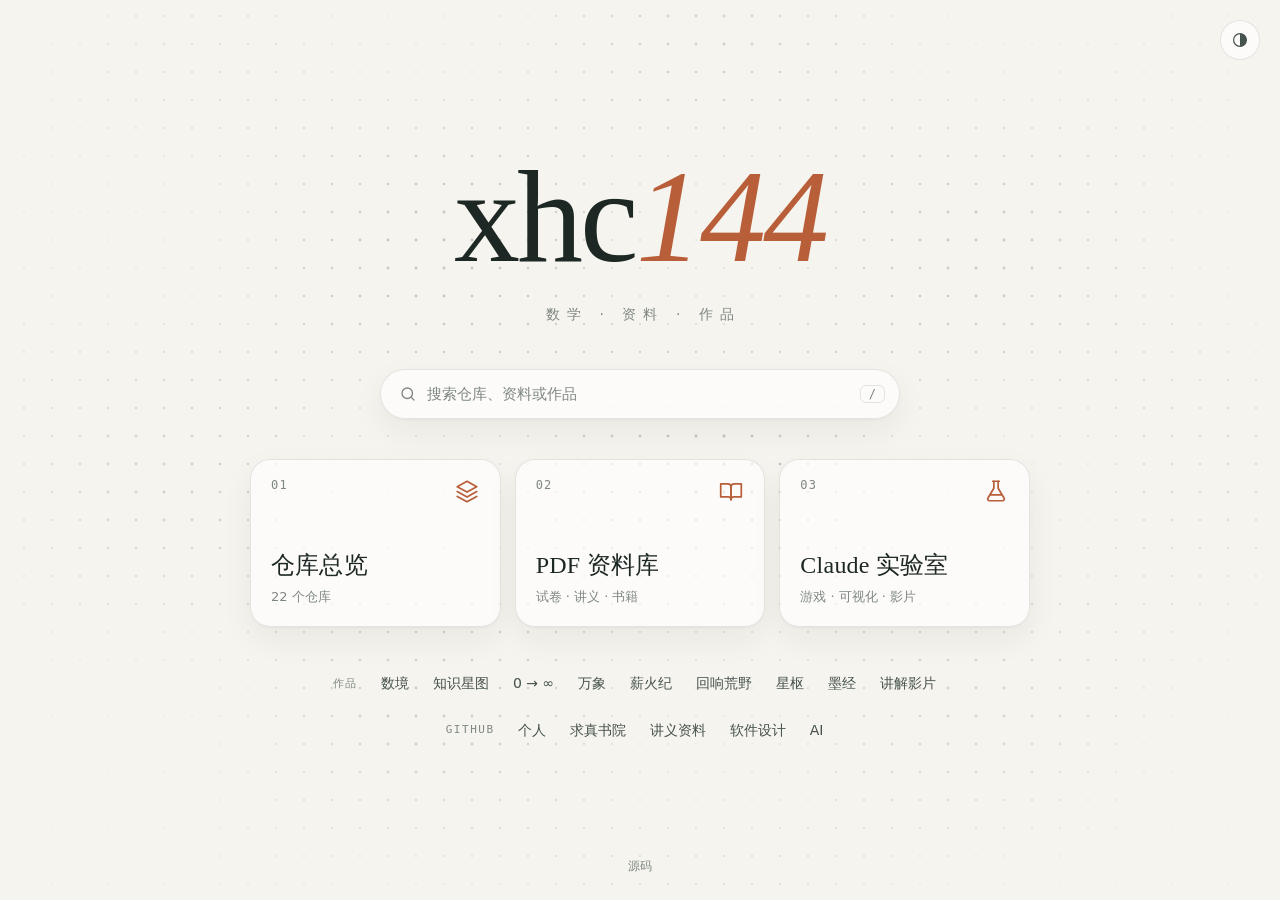
==== commit 36c6029c: "全站统一外观与导航，修复失效链接 - 新增 site.css / site.js：三个页面共用配色、字体、顶部导航与深浅色切换 - 仓库总览与 PDF 资料库改用首页的配色，PDF 资料库支持深色模式" ====
--- a/docs/index.html
+++ b/docs/index.html
@@ -4,14 +4,16 @@
   <meta charset="utf-8">
   <meta name="viewport" content="width=device-width, initial-scale=1">
   <title>xhc144</title>
-  <meta name="description" content="xhc144：仓库总览、资料目录、Claude 实验室。">
+  <meta name="description" content="xhc144：仓库总览、PDF 资料库、Claude 实验室。">
   <meta http-equiv="Content-Security-Policy" content="default-src 'self'; script-src 'self'; style-src 'self'; img-src 'self' data:; object-src 'none'; base-uri 'self'">
   <meta name="theme-color" content="#f6f4ee" media="(prefers-color-scheme: light)">
   <meta name="theme-color" content="#141513" media="(prefers-color-scheme: dark)">
-  <link rel="icon" href="data:image/svg+xml,%3Csvg xmlns='http://www.w3.org/2000/svg' viewBox='0 0 64 64'%3E%3Crect width='64' height='64' rx='12' fill='%23193f3a'/%3E%3Ctext x='32' y='46' text-anchor='middle' font-size='44' fill='%23dceae1'%3E%CE%A3%3C/text%3E%3C/svg%3E">
+  <link rel="icon" href="data:image/svg+xml,%3Csvg xmlns='http://www.w3.org/2000/svg' viewBox='0 0 64 64'%3E%3Crect width='64' height='64' rx='14' fill='%231d2723'/%3E%3Ctext x='32' y='46' text-anchor='middle' font-family='Georgia,serif' font-size='42' fill='%23e2875f'%3E%CE%A3%3C/text%3E%3C/svg%3E">
   <script src="./boot.js" data-portal></script>
-  <link rel="stylesheet" href="./portal.css?v=2026-10-20">
-  <script src="./portal.js?v=2026-10-20" defer></script>
+  <link rel="stylesheet" href="./site.css?v=2026-10-21">
+  <link rel="stylesheet" href="./portal.css?v=2026-10-21">
+  <script src="./site.js?v=2026-10-21" defer></script>
+  <script src="./portal.js?v=2026-10-21" defer></script>
 </head>
 <body>
   <canvas id="field" aria-hidden="true"></canvas>
@@ -36,7 +38,7 @@
       </a>
       <a href="materials/">
         <span class="num">02</span><svg viewBox="0 0 24 24" aria-hidden="true"><path d="M2.5 5.5H9a3 3 0 0 1 3 3V20a2.5 2.5 0 0 0-2.5-2.5h-7Z"/><path d="M21.5 5.5H15a3 3 0 0 0-3 3V20a2.5 2.5 0 0 1 2.5-2.5h7Z"/></svg>
-        <b>资料目录</b>
+        <b>PDF 资料库</b>
         <span class="meta">试卷 · 讲义 · 书籍</span>
         <span class="arrow" aria-hidden="true">→</span>
       </a>
@@ -52,6 +54,6 @@
     <nav class="row reveal" aria-label="GitHub 账号与组织"><span class="label">GitHub</span><a href="https://github.com/xhc144" title="xhc144 · 3 个仓库">个人</a><a href="https://github.com/xhc144-qiuzhen" title="xhc144-qiuzhen · 4 个仓库">求真书院</a><a href="https://github.com/xhc144-notes" title="xhc144-notes · 7 个仓库">讲义资料</a><a href="https://github.com/xhc144-works" title="xhc144-works · 6 个仓库">软件设计</a><a href="https://github.com/xhc144-ai" title="xhc144-ai · 2 个仓库">AI</a></nav>
   </main>
   <footer><a href="https://github.com/xhc144/xhc144.github.io">源码</a></footer>
-  <script type="application/json" id="index-data">[{"k":"入口","t":"仓库总览","s":"22 个仓库","u":"repos/"},{"k":"入口","t":"资料目录","s":"试卷 · 讲义 · 书籍","u":"materials/"},{"k":"入口","t":"Claude 实验室","s":"游戏 · 可视化 · 影片","u":"claude-lab/"},{"k":"作品","t":"数境","s":"MathScape：矩阵、复映射、微分方程可视化","u":"claude-lab/mathscape/"},{"k":"作品","t":"知识星图","s":"按新领军考纲连起来的数学知识图谱","u":"claude-lab/math-starmap/"},{"k":"作品","t":"0 → ∞","s":"数学、物理与 AI 的交互仪器","u":"claude-lab/personal-site/"},{"k":"作品","t":"万象","s":"Myriad：地形、生态与文明演化沙盒","u":"claude-lab/myriad/"},{"k":"作品","t":"薪火纪","s":"Emberstack：卡牌堆叠文明策略游戏","u":"claude-lab/emberstack/"},{"k":"作品","t":"回响荒野","s":"Echowild：体素世界建造与生存，需键鼠","u":"claude-lab/echowild/"},{"k":"作品","t":"星枢","s":"Tensora：AI 基础设施控制台原型","u":"claude-lab/tensora/"},{"k":"作品","t":"墨经","s":"Mojing：中文数学 LaTeX 模板","u":"claude-lab/mojing/"},{"k":"作品","t":"讲解影片","s":"9 部数学讲解影片","u":"claude-lab/#film"},{"k":"求真书院","t":"2027 领军计划参考书库","s":"xhc144-qiuzhen/qiuzhen-2027-reference-library","u":"repos/#qiuzhen-2027-reference-library","p":1,"q":"按学科整理考纲参考书的中文阅读入口：23 本中文译稿与 21 本中文原书，共 44 本；每本书附匹配源码、版本历史和原书对照。 数学 物理 译稿与重排"},{"k":"求真书院","t":"求真补充书目","s":"xhc144-qiuzhen/qiuzhen-supplementary-library","u":"repos/#qiuzhen-supplementary-library","p":1,"q":"2027 领军计划补充资料：交换代数与常微分方程教材、李思的讲义、编著与研究资料。原 69 份 PDF 去掉 3 份重复后保留 66 份，普通 Git 存储，无需 Git LFS。 数学"},{"k":"求真书院","t":"于品讲义","s":"xhc144-qiuzhen/yupin-lecture-notes","u":"repos/#yupin-lecture-notes","p":1,"q":"清华大学数学系于品教授的课程讲义归档：数学分析（三个版本）、Riemann 几何、群与 Galois 理论、抽象代数（香蕉空间可编辑源），另有第三方整理的数分习题解答。 数学"},{"k":"求真书院","t":"清华数学试卷","s":"xhc144-qiuzhen/tsinghua-math-exams","u":"repos/#tsinghua-math-exams","p":1,"q":"清华数学系与求真书院历年课程考试、资格考试，按学科、课程和年份整理；中文题目、AI 参考解答与原卷配对，并保留来源。 数学 试卷与竞赛"},{"k":"讲义资料","t":"数学竞赛统一讲义","s":"xhc144-notes/book-project","u":"repos/#book-project","p":1,"q":"把多年数学竞赛讲义去重整理成一部统一总稿的长期 LaTeX 图书工程：总稿 PDF、可编辑源码、原始材料和来源核对记录。 数学"},{"k":"讲义资料","t":"AI 讲义与原创练习","s":"xhc144-notes/ai-study-notes","u":"repos/#ai-study-notes","p":1,"q":"按学科保存 AI 原创讲义、独立专题与原创练习的 LaTeX 源码和 PDF：分析、代数、概率统计、组合图论、几何拓扑、数论、数值、物理、计算机等，共用模板与构建工具。 数学 物理 AI"},{"k":"讲义资料","t":"外部课程讲义、机构试卷与竞赛真题","s":"xhc144-notes/course-materials","u":"repos/#course-materials","p":1,"q":"老师、机构与比赛的外部资料及忠实转写：机构模拟卷、课堂讲义系列、CMC／丘赛／Putnam 等竞赛真题；同题的 AI 解答、纯题版与原手稿放在同一资料组。 数学 物理 试卷与竞赛"},{"k":"讲义资料","t":"数之谜工具箱","s":"xhc144-notes/shuzhimi-toolbox","u":"repos/#shuzhimi-toolbox","p":1,"q":"查资料用的竞赛讲义、题选与知识分册：综合定理与解题策略、代数不等式、数论、几何、组合概率等 15 个知识分册，另有题源索引和搜题工具。 数学"},{"k":"讲义资料","t":"MIT OCW 讲义中文重编","s":"xhc144-notes/mit-ocw-notes","u":"repos/#mit-ocw-notes","p":0,"q":"MIT OpenCourseWare 讲义归档，以及按学科整编的中文原生 LaTeX 讲义（个人非商业学习）：数学 15 册、物理 20 册，各册附中文 PDF、源码 ZIP 与覆盖范围说明。 数学 物理 译稿与重排"},{"k":"讲义资料","t":"GTM 选书中文 LaTeX 项目","s":"xhc144-notes/gtm-selected-library","u":"repos/#gtm-selected-library","p":1,"q":"35 本 GTM 选书的英文原书与中文 LaTeX 译稿。main 已归档全部 35 套译稿，每本附版本记录、审校范围和底本缺页说明。 数学 译稿与重排"},{"k":"讲义资料","t":"高中化学教学资料","s":"xhc144-notes/chem-teaching-materials","u":"repos/#chem-teaching-materials","p":0,"q":"整合编写的《高中化学系统讲义》（墨经书籍模板，README 标注 198 页），以及选择性必修 1 课件、高考一轮知识清单、思维导图和校本课资料。 化学"},{"k":"软件设计","t":"棱镜守卫 Prism Wardens","s":"xhc144-works/prism-wardens","u":"repos/#prism-wardens","p":0,"q":"完整的策略塔防游戏：确定性战斗模拟、可托管或接管的 AI、规则与关卡编辑器、修改器、录像与战报；有 Web 版和带安装、卸载与自动更新的 Windows 桌面版。 游戏 软件 AI"},{"k":"软件设计","t":"安心守护 FaceGuard","s":"xhc144-works/face-guard","u":"repos/#face-guard","p":1,"q":"Android 8.0+ 离线人脸匹配与系统锁屏试用应用（Kotlin）：机主录入一人、授予相机和锁屏授权后开启守护。 软件 AI"},{"k":"软件设计","t":"随手读懂一点 Study Feed","s":"xhc144-works/study-feed","u":"repos/#study-feed","p":1,"q":"本地优先的简体中文学习信息流：144 张原创知识卡片和 410 段深读，按主题、时长和关键词阅读，支持收藏复习；附源码与静态构建。 软件 数学 物理"},{"k":"软件设计","t":"API 观测室","s":"xhc144-works/api-observer","u":"repos/#api-observer","p":1,"q":"独立的 OpenAI 格式模拟服务与简体中文监控面板（Python 3.12），用于检查请求、模拟状态码、延迟和 SSE；不调用 AI，不代理供应商，不产生模型费用。 软件 AI"},{"k":"软件设计","t":"叠叶村 Stacked Grove","s":"xhc144-works/stacked-grove","u":"repos/#stacked-grove","p":1,"q":"SDL3 卡牌堆叠游戏的简体中文社区重构版：Windows x64 完整游戏包、源码 ZIP、测试报告与操作说明。 游戏 软件"},{"k":"软件设计","t":"Blender 设计作品","s":"xhc144-works/blender-designs","u":"repos/#blender-designs","p":1,"q":"Blender 建模与设计交付归档。当前收录 Azure / Sea House 海景别墅概念场景：可编辑 .blend、两张 1500×1100 渲染图和完整交付包。 设计"},{"k":"AI","t":"个人技能、MCP 与配套工具","s":"xhc144-ai/skills","u":"repos/#skills","p":1,"q":"17 个按任务触发的主技能（几何、排版、教学、工程、写作、视频等），以及 MCP 服务、几何绘图引擎与工程交接工具；含安装说明、来源清单与历史备份。 AI 数学"},{"k":"AI","t":"现代人工智能研究学习","s":"xhc144-ai/ai-self-study","u":"repos/#ai-self-study","p":0,"q":"从语言模型的数学与训练出发，读懂近年的基础模型论文并完成可复核的小研究：中文教材、论文中文资料、可运行实验和研究记录。 AI 数学"},{"k":"个人","t":"Claude 实验仓库","s":"xhc144/claude-lab","u":"repos/#claude-lab","p":0,"q":"多个独立实验的合集：交互数学、创世沙盒与游戏、AI 产品原型、多智能体研究实验室、Windows 桌面软件、程序化数学影片与 LaTeX 模板。GitHub Pages 上的项目导航收录 25 个项目。 数学 软件 游戏 影片 AI"},{"k":"个人","t":"Folio PDF 阅读器","s":"xhc144/Claude-lab-2","u":"repos/#Claude-lab-2","p":0,"q":"PySide6 与 PyMuPDF 编写的跨平台桌面 PDF 阅读器：阅读、批注、手写签名、点读朗读、OCR、压缩合并拆分、打印与演示模式，接入千问、DeepSeek、Ollama 等 AI 服务。 软件 AI"},{"k":"个人","t":"xhc144.github.io 网站（本仓库）","s":"xhc144/xhc144.github.io","u":"repos/#xhc144.github.io","p":0,"q":"xhc144.github.io 的源码：首页总入口、仓库总览与资料文件目录，以及仓库数据、扫描脚本、页面生成脚本和维护规则。"},{"k":"GitHub","t":"个人账号","s":"xhc144","u":"https://github.com/xhc144"},{"k":"GitHub","t":"求真书院资料","s":"xhc144-qiuzhen","u":"https://github.com/xhc144-qiuzhen"},{"k":"GitHub","t":"讲义与学科资料","s":"xhc144-notes","u":"https://github.com/xhc144-notes"},{"k":"GitHub","t":"软件、游戏与设计","s":"xhc144-works","u":"https://github.com/xhc144-works"},{"k":"GitHub","t":"AI 工具与研究","s":"xhc144-ai","u":"https://github.com/xhc144-ai"}]</script>
+  <script type="application/json" id="index-data">[{"k":"入口","t":"仓库总览","s":"22 个仓库","u":"repos/"},{"k":"入口","t":"PDF 资料库","s":"试卷 · 讲义 · 书籍","u":"materials/"},{"k":"入口","t":"Claude 实验室","s":"游戏 · 可视化 · 影片","u":"claude-lab/"},{"k":"作品","t":"数境","s":"MathScape：矩阵、复映射、微分方程可视化","u":"claude-lab/mathscape/"},{"k":"作品","t":"知识星图","s":"按新领军考纲连起来的数学知识图谱","u":"claude-lab/math-starmap/"},{"k":"作品","t":"0 → ∞","s":"数学、物理与 AI 的交互仪器","u":"claude-lab/personal-site/"},{"k":"作品","t":"万象","s":"Myriad：地形、生态与文明演化沙盒","u":"claude-lab/myriad/"},{"k":"作品","t":"薪火纪","s":"Emberstack：卡牌堆叠文明策略游戏","u":"claude-lab/emberstack/"},{"k":"作品","t":"回响荒野","s":"Echowild：体素世界建造与生存，需键鼠","u":"claude-lab/echowild/"},{"k":"作品","t":"星枢","s":"Tensora：AI 基础设施控制台原型","u":"claude-lab/tensora/"},{"k":"作品","t":"墨经","s":"Mojing：中文数学 LaTeX 模板","u":"claude-lab/mojing/"},{"k":"作品","t":"讲解影片","s":"9 部数学讲解影片","u":"claude-lab/#film"},{"k":"求真书院","t":"2027 领军计划参考书库","s":"xhc144-qiuzhen/qiuzhen-2027-reference-library","u":"repos/#qiuzhen-2027-reference-library","p":1,"q":"按学科整理考纲参考书的中文阅读入口：23 本中文译稿与 21 本中文原书，共 44 本；每本书附匹配源码、版本历史和原书对照。 数学 物理 译稿与重排"},{"k":"求真书院","t":"求真补充书目","s":"xhc144-qiuzhen/qiuzhen-supplementary-library","u":"repos/#qiuzhen-supplementary-library","p":1,"q":"2027 领军计划补充资料：交换代数与常微分方程教材、李思的讲义、编著与研究资料。原 69 份 PDF 去掉 3 份重复后保留 66 份，普通 Git 存储，无需 Git LFS。 数学"},{"k":"求真书院","t":"于品讲义","s":"xhc144-qiuzhen/yupin-lecture-notes","u":"repos/#yupin-lecture-notes","p":1,"q":"清华大学数学系于品教授的课程讲义归档：数学分析（三个版本）、Riemann 几何、群与 Galois 理论、抽象代数（香蕉空间可编辑源），另有第三方整理的数分习题解答。 数学"},{"k":"求真书院","t":"清华数学试卷","s":"xhc144-qiuzhen/tsinghua-math-exams","u":"repos/#tsinghua-math-exams","p":1,"q":"清华数学系与求真书院历年课程考试、资格考试，按学科、课程和年份整理；中文题目、AI 参考解答与原卷配对，并保留来源。 数学 试卷与竞赛"},{"k":"讲义资料","t":"数学竞赛统一讲义","s":"xhc144-notes/book-project","u":"repos/#book-project","p":1,"q":"把多年数学竞赛讲义去重整理成一部统一总稿的长期 LaTeX 图书工程：总稿 PDF、可编辑源码、原始材料和来源核对记录。 数学"},{"k":"讲义资料","t":"AI 讲义与原创练习","s":"xhc144-notes/ai-study-notes","u":"repos/#ai-study-notes","p":1,"q":"按学科保存 AI 原创讲义、独立专题与原创练习的 LaTeX 源码和 PDF：分析、代数、概率统计、组合图论、几何拓扑、数论、数值、物理、计算机等，共用模板与构建工具。 数学 物理 AI"},{"k":"讲义资料","t":"外部课程讲义、机构试卷与竞赛真题","s":"xhc144-notes/course-materials","u":"repos/#course-materials","p":1,"q":"老师、机构与比赛的外部资料及忠实转写：机构模拟卷、课堂讲义系列、CMC／丘赛／Putnam 等竞赛真题；同题的 AI 解答、纯题版与原手稿放在同一资料组。 数学 物理 试卷与竞赛"},{"k":"讲义资料","t":"数之谜工具箱","s":"xhc144-notes/shuzhimi-toolbox","u":"repos/#shuzhimi-toolbox","p":1,"q":"查资料用的竞赛讲义、题选与知识分册：综合定理与解题策略、代数不等式、数论、几何、组合概率等 15 个知识分册，另有题源索引和搜题工具。 数学"},{"k":"讲义资料","t":"MIT OCW 讲义中文重编","s":"xhc144-notes/mit-ocw-notes","u":"repos/#mit-ocw-notes","p":0,"q":"MIT OpenCourseWare 讲义归档，以及按学科整编的中文原生 LaTeX 讲义（个人非商业学习）：数学 15 册、物理 20 册，各册附中文 PDF、源码 ZIP 与覆盖范围说明。 数学 物理 译稿与重排"},{"k":"讲义资料","t":"GTM 选书中文 LaTeX 项目","s":"xhc144-notes/gtm-selected-library","u":"repos/#gtm-selected-library","p":1,"q":"35 本 GTM 选书的英文原书与中文 LaTeX 译稿。main 已归档全部 35 套译稿，每本附版本记录、审校范围和底本缺页说明。 数学 译稿与重排"},{"k":"讲义资料","t":"高中化学教学资料","s":"xhc144-notes/chem-teaching-materials","u":"repos/#chem-teaching-materials","p":0,"q":"整合编写的《高中化学系统讲义》（墨经书籍模板，README 标注 198 页），以及选择性必修 1 课件、高考一轮知识清单、思维导图和校本课资料。 化学"},{"k":"软件设计","t":"棱镜守卫 Prism Wardens","s":"xhc144-works/prism-wardens","u":"repos/#prism-wardens","p":0,"q":"完整的策略塔防游戏：确定性战斗模拟、可托管或接管的 AI、规则与关卡编辑器、修改器、录像与战报；有 Web 版和带安装、卸载与自动更新的 Windows 桌面版。 游戏 软件 AI"},{"k":"软件设计","t":"安心守护 FaceGuard","s":"xhc144-works/face-guard","u":"repos/#face-guard","p":1,"q":"Android 8.0+ 离线人脸匹配与系统锁屏试用应用（Kotlin）：机主录入一人、授予相机和锁屏授权后开启守护。 软件 AI"},{"k":"软件设计","t":"随手读懂一点 Study Feed","s":"xhc144-works/study-feed","u":"repos/#study-feed","p":1,"q":"本地优先的简体中文学习信息流：144 张原创知识卡片和 410 段深读，按主题、时长和关键词阅读，支持收藏复习；附源码与静态构建。 软件 数学 物理"},{"k":"软件设计","t":"API 观测室","s":"xhc144-works/api-observer","u":"repos/#api-observer","p":1,"q":"独立的 OpenAI 格式模拟服务与简体中文监控面板（Python 3.12），用于检查请求、模拟状态码、延迟和 SSE；不调用 AI，不代理供应商，不产生模型费用。 软件 AI"},{"k":"软件设计","t":"叠叶村 Stacked Grove","s":"xhc144-works/stacked-grove","u":"repos/#stacked-grove","p":1,"q":"SDL3 卡牌堆叠游戏的简体中文社区重构版：Windows x64 完整游戏包、源码 ZIP、测试报告与操作说明。 游戏 软件"},{"k":"软件设计","t":"Blender 设计作品","s":"xhc144-works/blender-designs","u":"repos/#blender-designs","p":1,"q":"Blender 建模与设计交付归档。当前收录 Azure / Sea House 海景别墅概念场景：可编辑 .blend、两张 1500×1100 渲染图和完整交付包。 设计"},{"k":"AI","t":"个人技能、MCP 与配套工具","s":"xhc144-ai/skills","u":"repos/#skills","p":1,"q":"17 个按任务触发的主技能（几何、排版、教学、工程、写作、视频等），以及 MCP 服务、几何绘图引擎与工程交接工具；含安装说明、来源清单与历史备份。 AI 数学"},{"k":"AI","t":"现代人工智能研究学习","s":"xhc144-ai/ai-self-study","u":"repos/#ai-self-study","p":0,"q":"从语言模型的数学与训练出发，读懂近年的基础模型论文并完成可复核的小研究：中文教材、论文中文资料、可运行实验和研究记录。 AI 数学"},{"k":"个人","t":"Claude 实验仓库","s":"xhc144/claude-lab","u":"repos/#claude-lab","p":0,"q":"多个独立实验的合集：交互数学、创世沙盒与游戏、AI 产品原型、多智能体研究实验室、Windows 桌面软件、程序化数学影片与 LaTeX 模板。GitHub Pages 上的项目导航收录 25 个项目。 数学 软件 游戏 影片 AI"},{"k":"个人","t":"Folio PDF 阅读器","s":"xhc144/Claude-lab-2","u":"repos/#Claude-lab-2","p":0,"q":"PySide6 与 PyMuPDF 编写的跨平台桌面 PDF 阅读器：阅读、批注、手写签名、点读朗读、OCR、压缩合并拆分、打印与演示模式，接入千问、DeepSeek、Ollama 等 AI 服务。 软件 AI"},{"k":"个人","t":"xhc144.github.io 网站（本仓库）","s":"xhc144/xhc144.github.io","u":"repos/#xhc144.github.io","p":0,"q":"xhc144.github.io 的源码：首页总入口、仓库总览与资料文件目录，以及仓库数据、扫描脚本、页面生成脚本和维护规则。"},{"k":"GitHub","t":"个人账号","s":"xhc144","u":"https://github.com/xhc144"},{"k":"GitHub","t":"求真书院资料","s":"xhc144-qiuzhen","u":"https://github.com/xhc144-qiuzhen"},{"k":"GitHub","t":"讲义与学科资料","s":"xhc144-notes","u":"https://github.com/xhc144-notes"},{"k":"GitHub","t":"软件、游戏与设计","s":"xhc144-works","u":"https://github.com/xhc144-works"},{"k":"GitHub","t":"AI 工具与研究","s":"xhc144-ai","u":"https://github.com/xhc144-ai"}]</script>
 </body>
 </html>
--- a/docs/site.css
+++ b/docs/site.css
@@ -0,0 +1,138 @@
+/* 全站共用：配色、字体与顶部导航。首页、仓库总览与 PDF 资料库都先引入本文件。 */
+:root {
+  color-scheme: light;
+  --paper: #f6f4ee;
+  --card: rgb(255 255 255 / 66%);
+  --card-solid: #fdfcf9;
+  --tint: #efece4;
+  --ink: #1d2723;
+  --ink-soft: #46524d;
+  --muted: #7f8782;
+  --line: rgb(29 39 35 / 11%);
+  --line-strong: rgb(29 39 35 / 20%);
+  --accent: #b85f3a;
+  --accent-soft: rgb(196 103 63 / 10%);
+  --glow: rgb(196 103 63 / 11%);
+  --warn: #8f6420;
+  --warn-soft: #f6ecd8;
+  --warn-line: #e6cf9f;
+  --ok: #2f6b4f;
+  --ok-soft: #e4efe6;
+  --shadow: 0 1px 2px rgb(29 39 35 / 4%), 0 12px 32px rgb(29 39 35 / 6%);
+  --shadow-hover: 0 2px 4px rgb(29 39 35 / 5%), 0 22px 48px rgb(29 39 35 / 11%);
+  --dot-rgb: 29, 39, 35;
+  --hot-rgb: 196, 103, 63;
+  --sans: system-ui, -apple-system, "PingFang SC", "Hiragino Sans GB", "Microsoft YaHei UI", "Microsoft YaHei", "Noto Sans CJK SC", sans-serif;
+  --serif: "Noto Serif CJK SC", "Source Han Serif SC", "Songti SC", "STSong", serif;
+  --display: "Iowan Old Style", "Palatino Linotype", Palatino, "Book Antiqua", Georgia, "Noto Serif CJK SC", "Songti SC", serif;
+  --mono: ui-monospace, "Cascadia Code", "SF Mono", Consolas, monospace;
+  --ease: cubic-bezier(.2, .75, .2, 1);
+}
+
+@media (prefers-color-scheme: dark) {
+  :root:not([data-theme="light"]) {
+    color-scheme: dark;
+    --paper: #141513;
+    --card: rgb(34 35 32 / 62%);
+    --card-solid: #1d1e1b;
+    --tint: #23241f;
+    --ink: #eceae3;
+    --ink-soft: #c9c6bc;
+    --muted: #918e85;
+    --line: rgb(236 234 227 / 10%);
+    --line-strong: rgb(236 234 227 / 20%);
+    --accent: #e2875f;
+    --accent-soft: rgb(226 135 95 / 12%);
+    --glow: rgb(226 135 95 / 12%);
+    --warn: #e7b765;
+    --warn-soft: #2b2416;
+    --warn-line: #5a4622;
+    --ok: #86c9a3;
+    --ok-soft: #1a2a20;
+    --shadow: 0 1px 2px rgb(0 0 0 / 35%);
+    --shadow-hover: 0 22px 48px rgb(0 0 0 / 50%);
+    --dot-rgb: 236, 234, 227;
+    --hot-rgb: 226, 135, 95;
+  }
+}
+
+:root[data-theme="dark"] {
+  color-scheme: dark;
+  --paper: #141513;
+  --card: rgb(34 35 32 / 62%);
+  --card-solid: #1d1e1b;
+  --tint: #23241f;
+  --ink: #eceae3;
+  --ink-soft: #c9c6bc;
+  --muted: #918e85;
+  --line: rgb(236 234 227 / 10%);
+  --line-strong: rgb(236 234 227 / 20%);
+  --accent: #e2875f;
+  --accent-soft: rgb(226 135 95 / 12%);
+  --glow: rgb(226 135 95 / 12%);
+  --warn: #e7b765;
+  --warn-soft: #2b2416;
+  --warn-line: #5a4622;
+  --ok: #86c9a3;
+  --ok-soft: #1a2a20;
+  --shadow: 0 1px 2px rgb(0 0 0 / 35%);
+  --shadow-hover: 0 22px 48px rgb(0 0 0 / 50%);
+  --dot-rgb: 236, 234, 227;
+  --hot-rgb: 226, 135, 95;
+}
+
+html { background: var(--paper); }
+::selection { background: var(--accent); color: var(--paper); }
+
+/* ---------- 顶部导航（仓库总览、PDF 资料库） ---------- */
+.site-nav {
+  position: sticky; top: 0; z-index: 20;
+  background: color-mix(in srgb, var(--paper) 82%, transparent);
+  border-bottom: 1px solid var(--line);
+  -webkit-backdrop-filter: blur(14px); backdrop-filter: blur(14px);
+  font-family: var(--sans);
+}
+.site-nav-inner {
+  display: flex; align-items: center; gap: 22px;
+  max-width: 1200px; height: 58px; margin: 0 auto; padding: 0 32px;
+}
+.site-home {
+  display: flex; align-items: center; gap: 9px; margin-right: auto;
+  color: var(--ink); font: 600 19px/1 var(--display); text-decoration: none; letter-spacing: .01em;
+}
+.site-home span {
+  display: grid; place-items: center; width: 28px; height: 30px;
+  border: 1px solid var(--line-strong); border-radius: 7px;
+  font: 18px var(--display); color: var(--accent);
+  transition: transform .4s var(--ease);
+}
+.site-home:hover span { transform: rotate(-8deg); }
+.site-home i { color: var(--accent); font-style: italic; }
+.site-links { display: flex; align-items: center; gap: 4px; }
+.site-links a {
+  position: relative; padding: 6px 12px; border-radius: 999px;
+  color: var(--ink-soft); font-size: 14px; text-decoration: none; white-space: nowrap;
+  transition: color .2s, background .2s;
+}
+.site-links a:hover { color: var(--accent); background: var(--accent-soft); }
+.site-links a[aria-current="page"] { color: var(--ink); font-weight: 600; background: var(--tint); }
+.theme-toggle {
+  display: grid; place-items: center; flex: none; width: 36px; height: 36px; padding: 0;
+  border: 1px solid var(--line); border-radius: 50%;
+  background: var(--card); color: var(--ink-soft); cursor: pointer;
+  transition: color .2s, transform .5s var(--ease);
+}
+.theme-toggle:hover { color: var(--accent); transform: rotate(180deg); }
+.theme-toggle svg { width: 17px; height: 17px; fill: none; stroke: currentColor; stroke-width: 1.6; }
+.theme-toggle svg path { fill: currentColor; stroke: none; }
+.site-nav a:focus-visible, .theme-toggle:focus-visible { outline: 2px solid var(--accent); outline-offset: 2px; }
+
+@media (max-width: 640px) {
+  .site-nav-inner { gap: 8px; height: 52px; padding: 0 12px 0 16px; }
+  .site-home { font-size: 17px; }
+  .site-home b { display: none; }
+  .site-links a { padding: 6px 9px; font-size: 13px; }
+}
+@media (prefers-reduced-motion: reduce) {
+  .site-home span, .theme-toggle { transition: none; }
+}
--- a/docs/portal.css
+++ b/docs/portal.css
@@ -1,66 +1,6 @@
-:root {
-  color-scheme: light;
-  --paper: #f6f4ee;
-  --card: rgb(255 255 255 / 66%);
-  --card-solid: #fdfcf9;
-  --ink: #1d2723;
-  --ink-soft: #46524d;
-  --muted: #8a918c;
-  --line: rgb(29 39 35 / 10%);
-  --accent: #c4673f;
-  --accent-soft: rgb(196 103 63 / 9%);
-  --glow: rgb(196 103 63 / 11%);
-  --shadow: 0 1px 2px rgb(29 39 35 / 4%), 0 12px 32px rgb(29 39 35 / 6%);
-  --shadow-hover: 0 2px 4px rgb(29 39 35 / 5%), 0 22px 48px rgb(29 39 35 / 11%);
-  /* 背景点阵的颜色（供 canvas 读取） */
-  --dot-rgb: 29, 39, 35;
-  --hot-rgb: 196, 103, 63;
-  --sans: system-ui, -apple-system, "PingFang SC", "Hiragino Sans GB", "Microsoft YaHei UI", "Microsoft YaHei", "Noto Sans CJK SC", sans-serif;
-  --display: "Iowan Old Style", "Palatino Linotype", Palatino, "Book Antiqua", Georgia, "Songti SC", serif;
-  --mono: ui-monospace, "Cascadia Code", "SF Mono", Consolas, monospace;
-  --ease: cubic-bezier(.2, .75, .2, 1);
-}
-
-@media (prefers-color-scheme: dark) {
-  :root:not([data-theme="light"]) {
-    color-scheme: dark;
-    --paper: #141513;
-    --card: rgb(34 35 32 / 62%);
-    --card-solid: #1e1f1c;
-    --ink: #eceae3;
-    --ink-soft: #c9c6bc;
-    --muted: #8e8b82;
-    --line: rgb(236 234 227 / 9%);
-    --accent: #e2875f;
-    --accent-soft: rgb(226 135 95 / 11%);
-    --glow: rgb(226 135 95 / 12%);
-    --shadow: 0 1px 2px rgb(0 0 0 / 35%);
-    --shadow-hover: 0 22px 48px rgb(0 0 0 / 50%);
-    --dot-rgb: 236, 234, 227;
-    --hot-rgb: 226, 135, 95;
-  }
-}
-
-:root[data-theme="dark"] {
-  color-scheme: dark;
-  --paper: #141513;
-  --card: rgb(34 35 32 / 62%);
-  --card-solid: #1e1f1c;
-  --ink: #eceae3;
-  --ink-soft: #c9c6bc;
-  --muted: #8e8b82;
-  --line: rgb(236 234 227 / 9%);
-  --accent: #e2875f;
-  --accent-soft: rgb(226 135 95 / 11%);
-  --glow: rgb(226 135 95 / 12%);
-  --shadow: 0 1px 2px rgb(0 0 0 / 35%);
-  --shadow-hover: 0 22px 48px rgb(0 0 0 / 50%);
-  --dot-rgb: 236, 234, 227;
-  --hot-rgb: 226, 135, 95;
-}
-
+/* 首页专用样式；配色与字体在 site.css。 */
 * { box-sizing: border-box; }
-html { -webkit-text-size-adjust: 100%; background: var(--paper); }
+html { -webkit-text-size-adjust: 100%; }
 body {
   margin: 0;
   min-height: 100vh;
@@ -72,21 +12,15 @@
   font: 15px/1.6 var(--sans);
   transition: background-color .4s, color .4s;
 }
-::selection { background: var(--accent); color: var(--paper); }
 
 #field { position: fixed; inset: 0; width: 100%; height: 100%; z-index: 0; }
 
 .theme-toggle {
   position: fixed; top: 20px; right: 20px; z-index: 5;
-  display: grid; place-items: center; width: 40px; height: 40px; padding: 0;
-  border: 1px solid var(--line); border-radius: 50%;
-  background: var(--card); color: var(--ink-soft); cursor: pointer;
+  width: 40px; height: 40px;
   -webkit-backdrop-filter: blur(12px); backdrop-filter: blur(12px);
-  transition: color .2s, transform .5s var(--ease);
-}
-.theme-toggle:hover { color: var(--accent); transform: rotate(180deg); }
-.theme-toggle svg { width: 18px; height: 18px; fill: none; stroke: currentColor; stroke-width: 1.6; }
-.theme-toggle svg path { fill: currentColor; stroke: none; }
+}
+.theme-toggle svg { width: 18px; height: 18px; }
 
 main {
   position: relative; z-index: 1;
